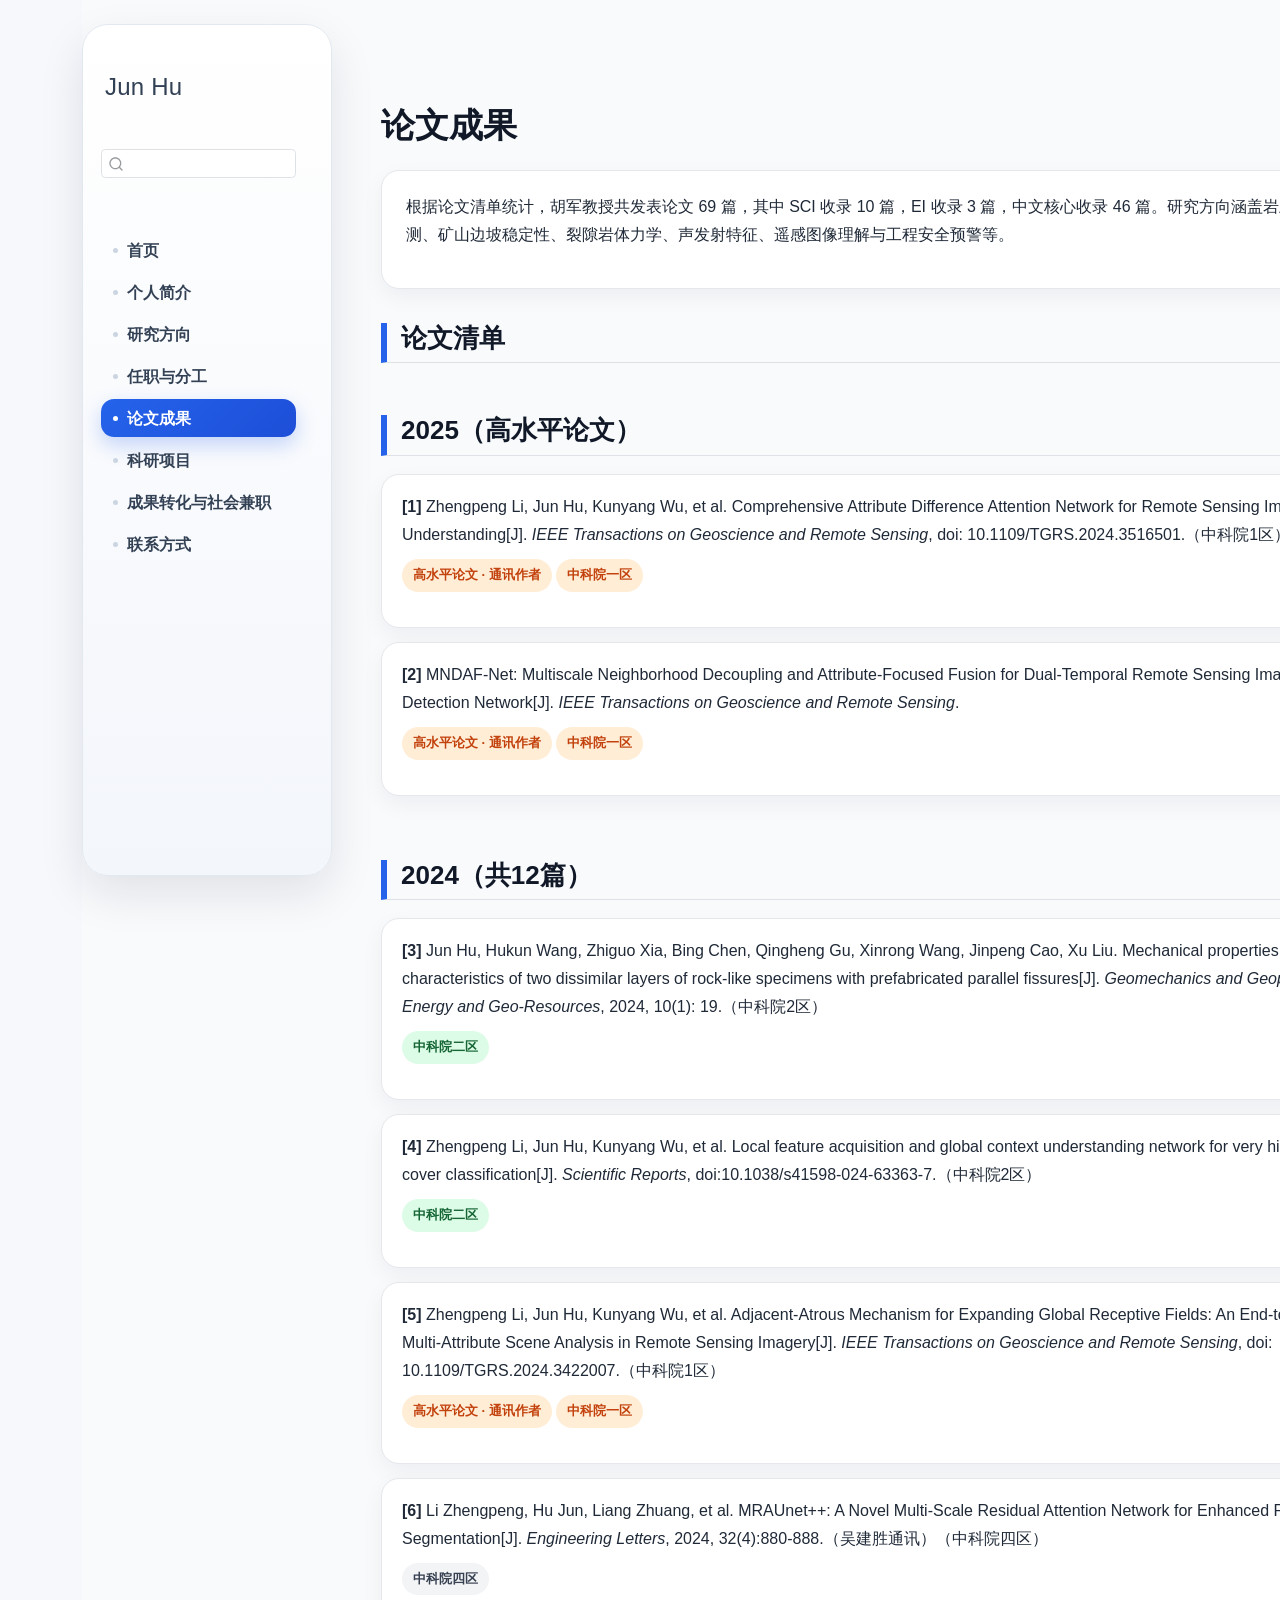
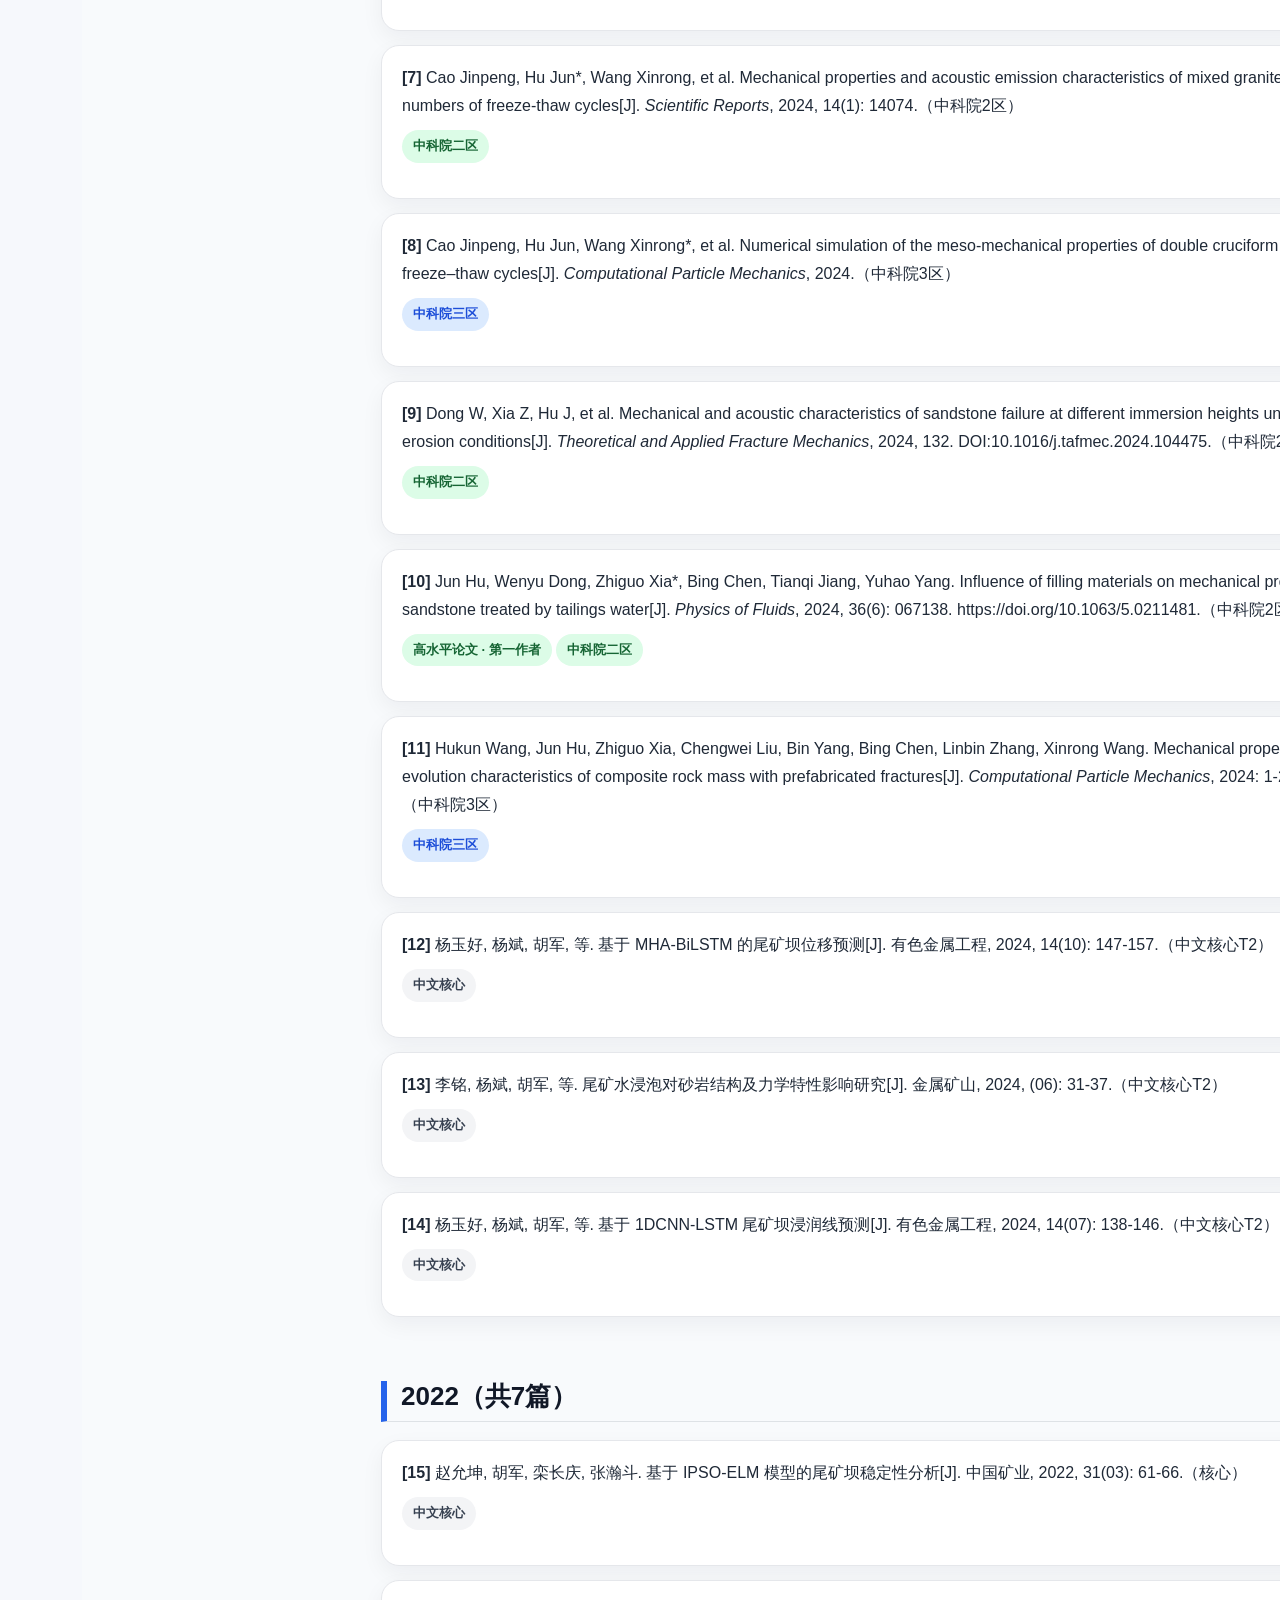
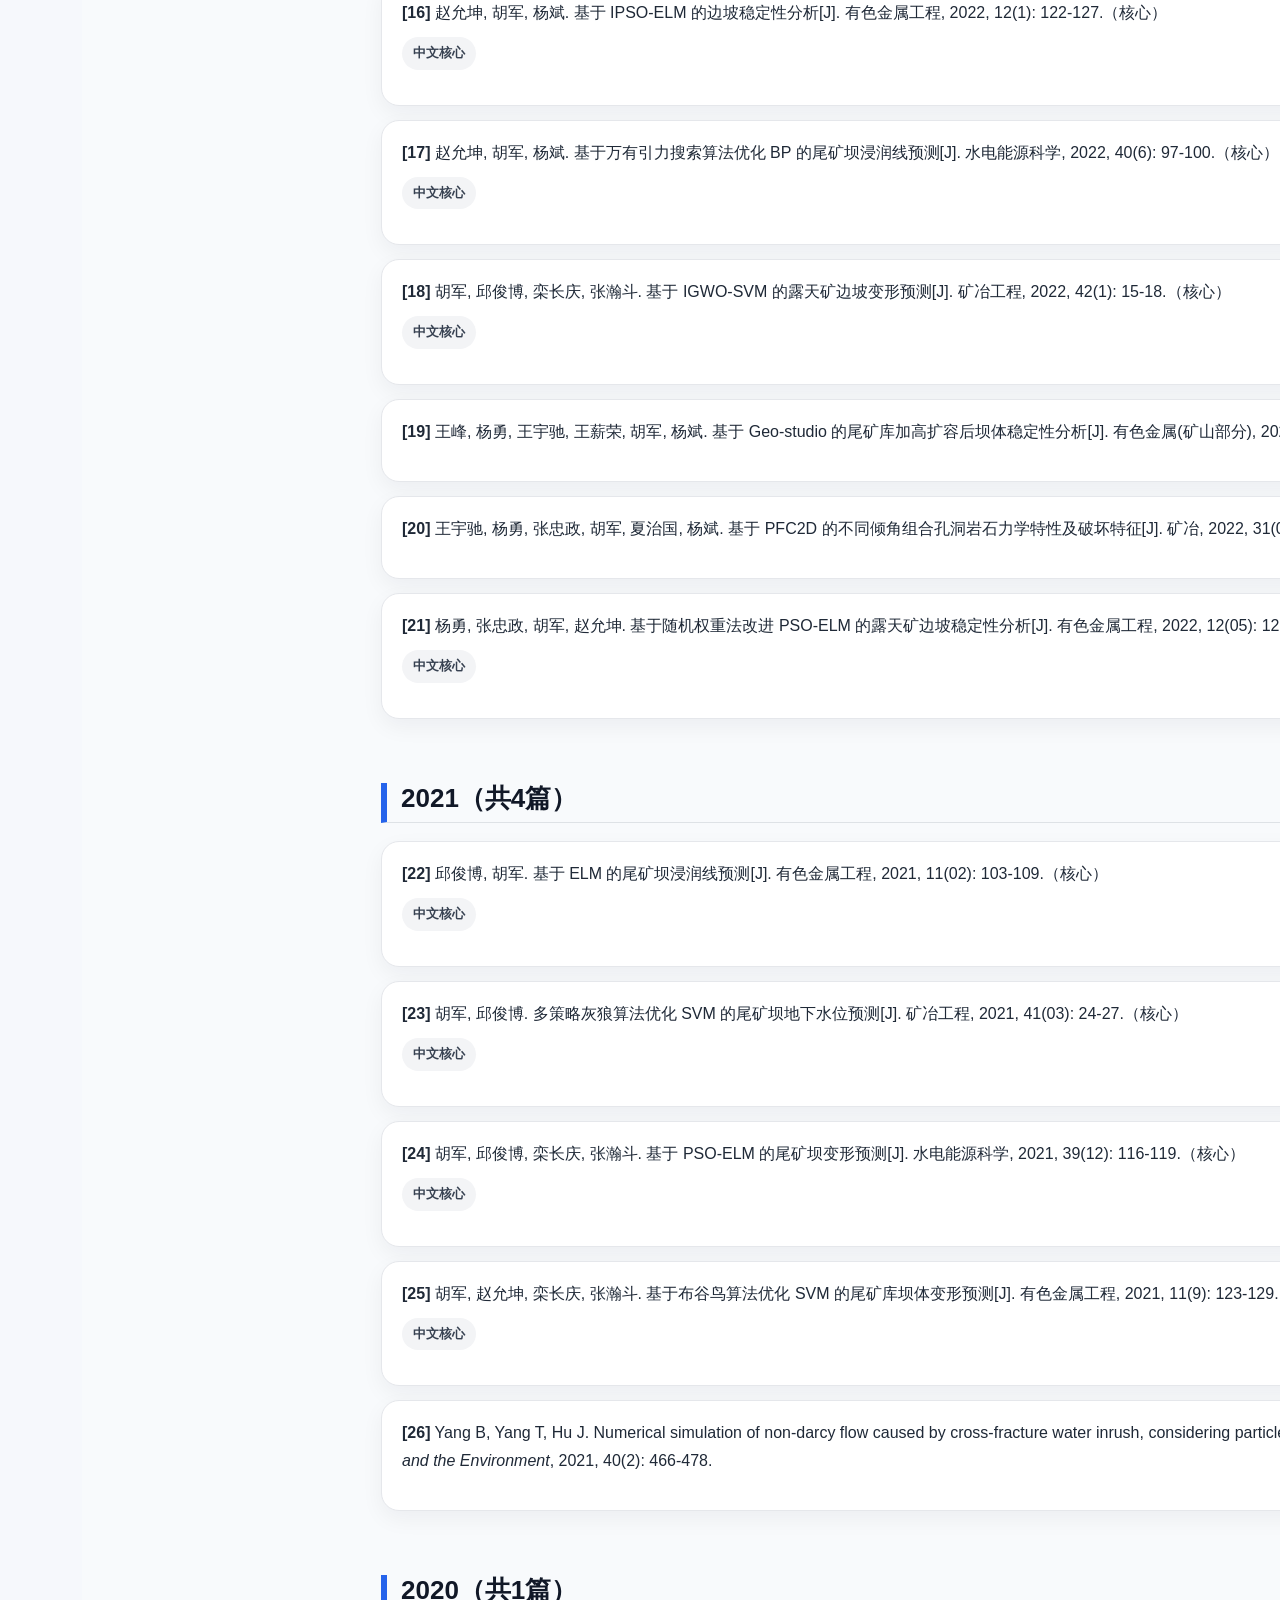
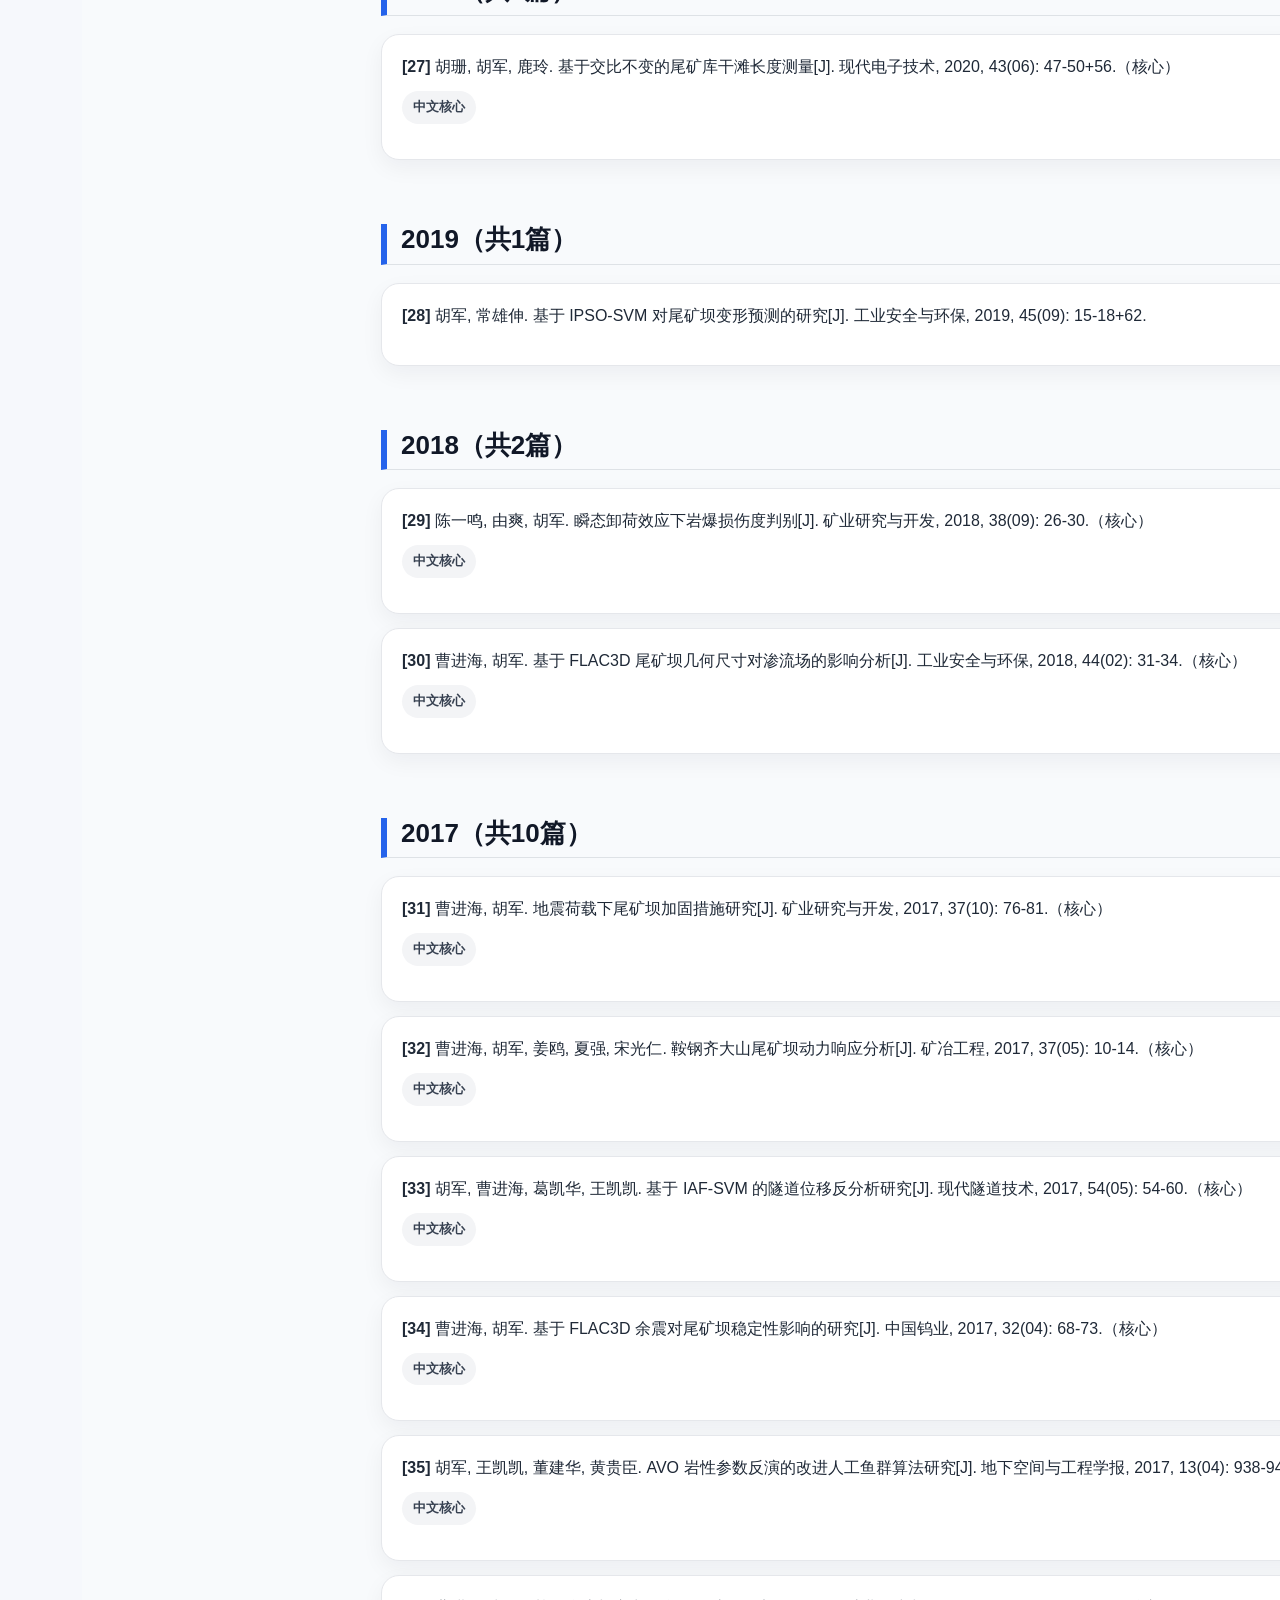
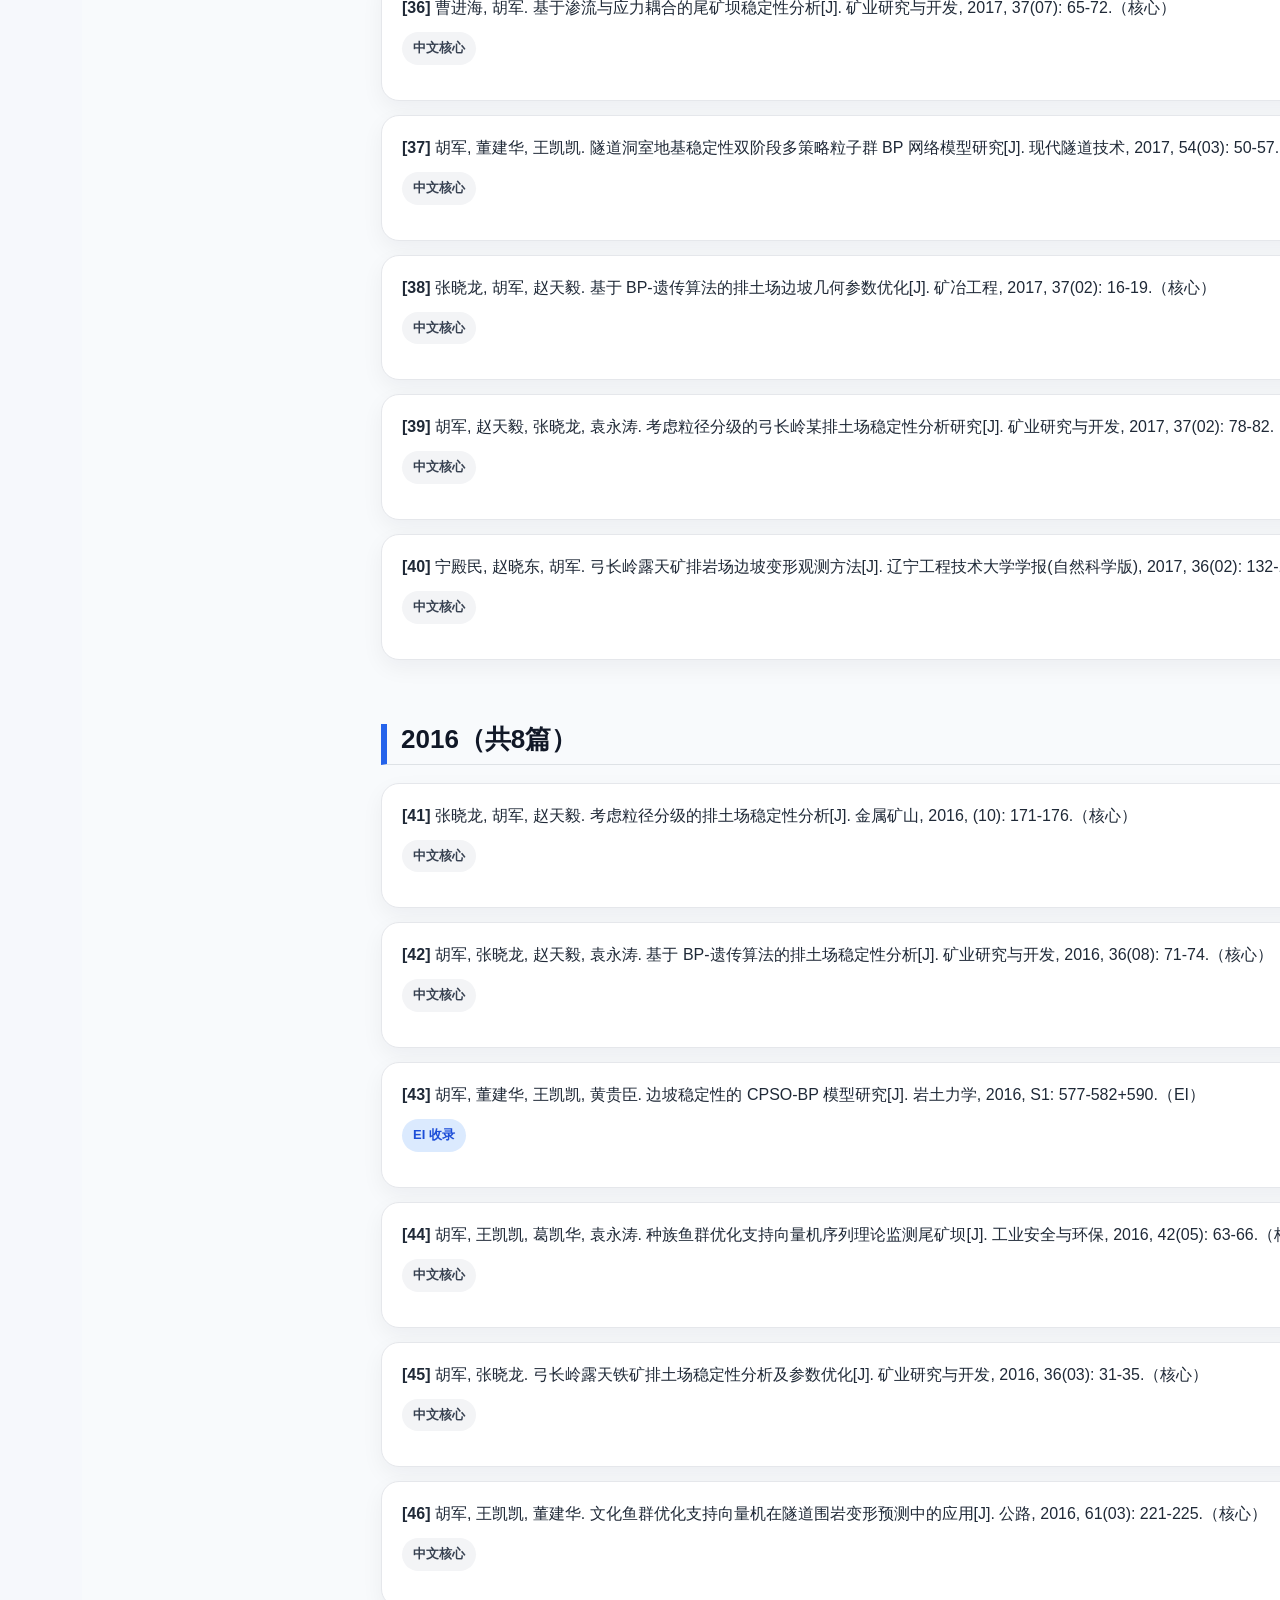
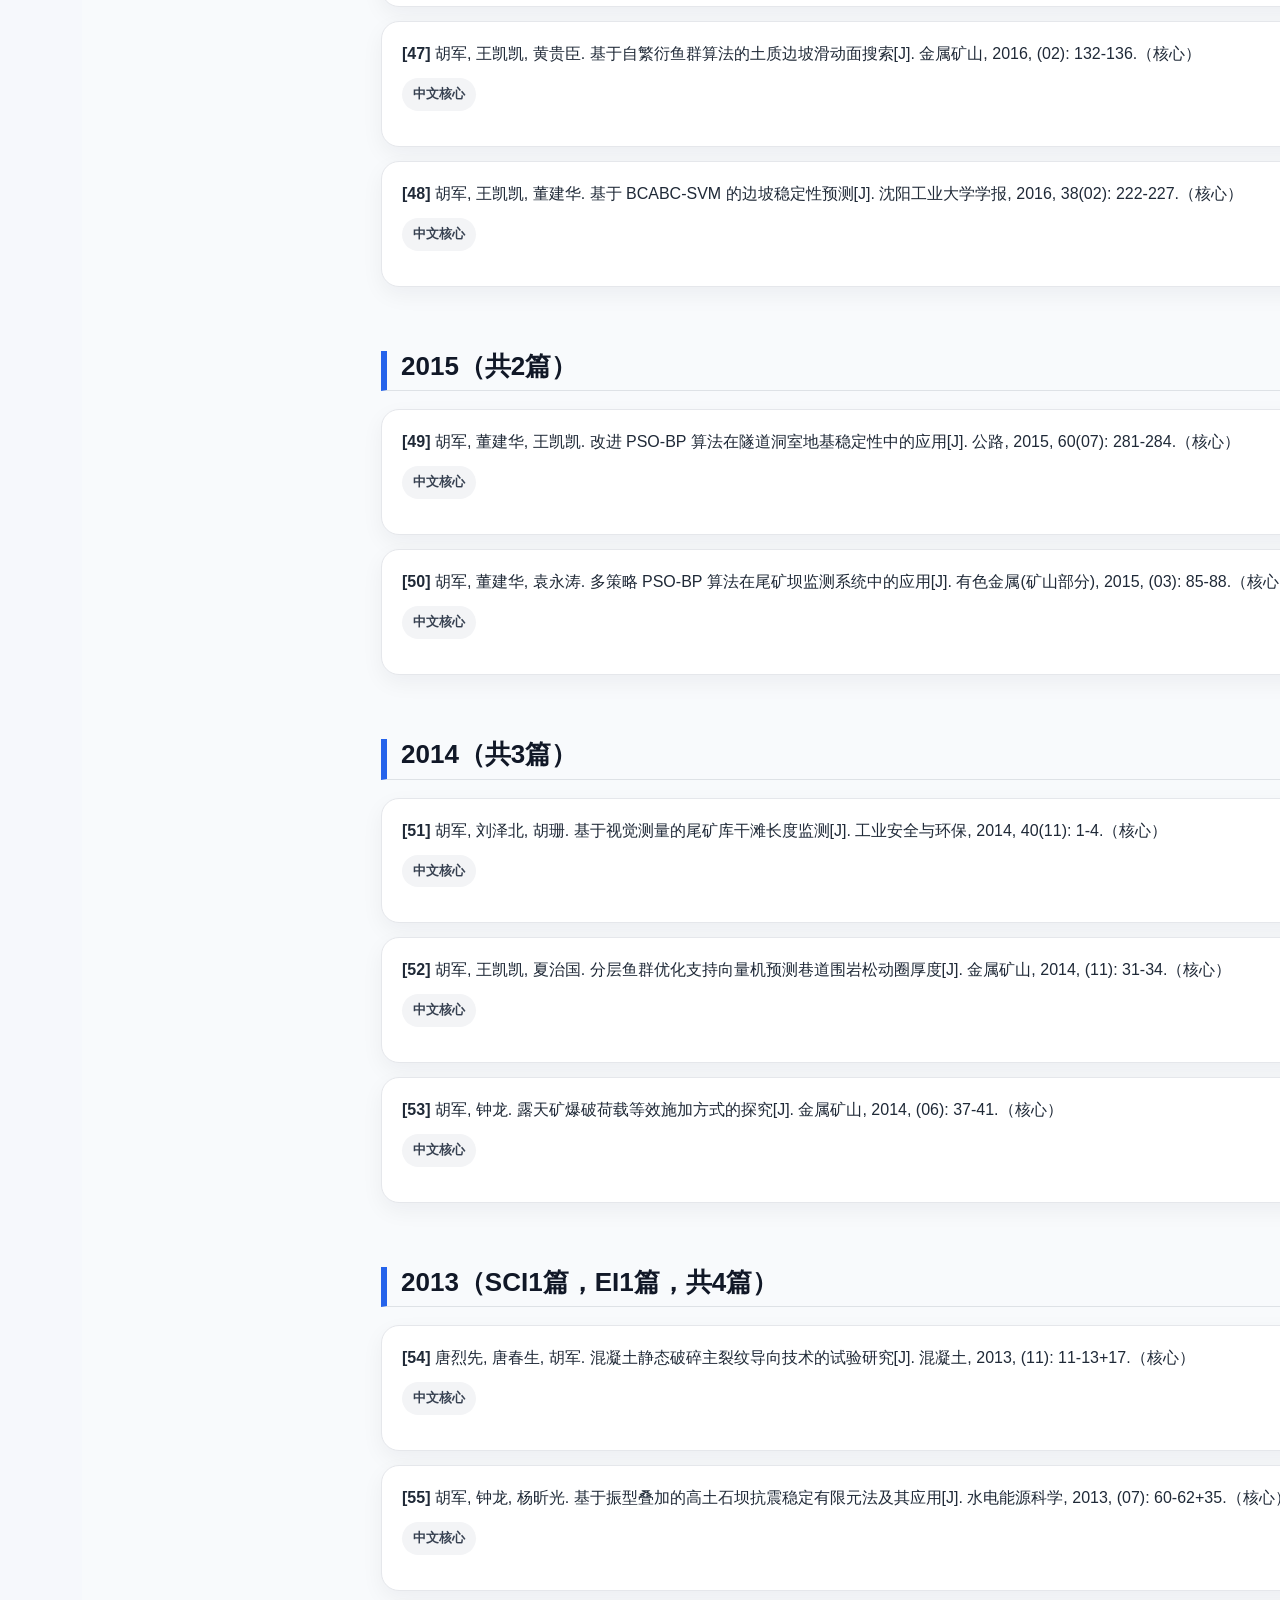
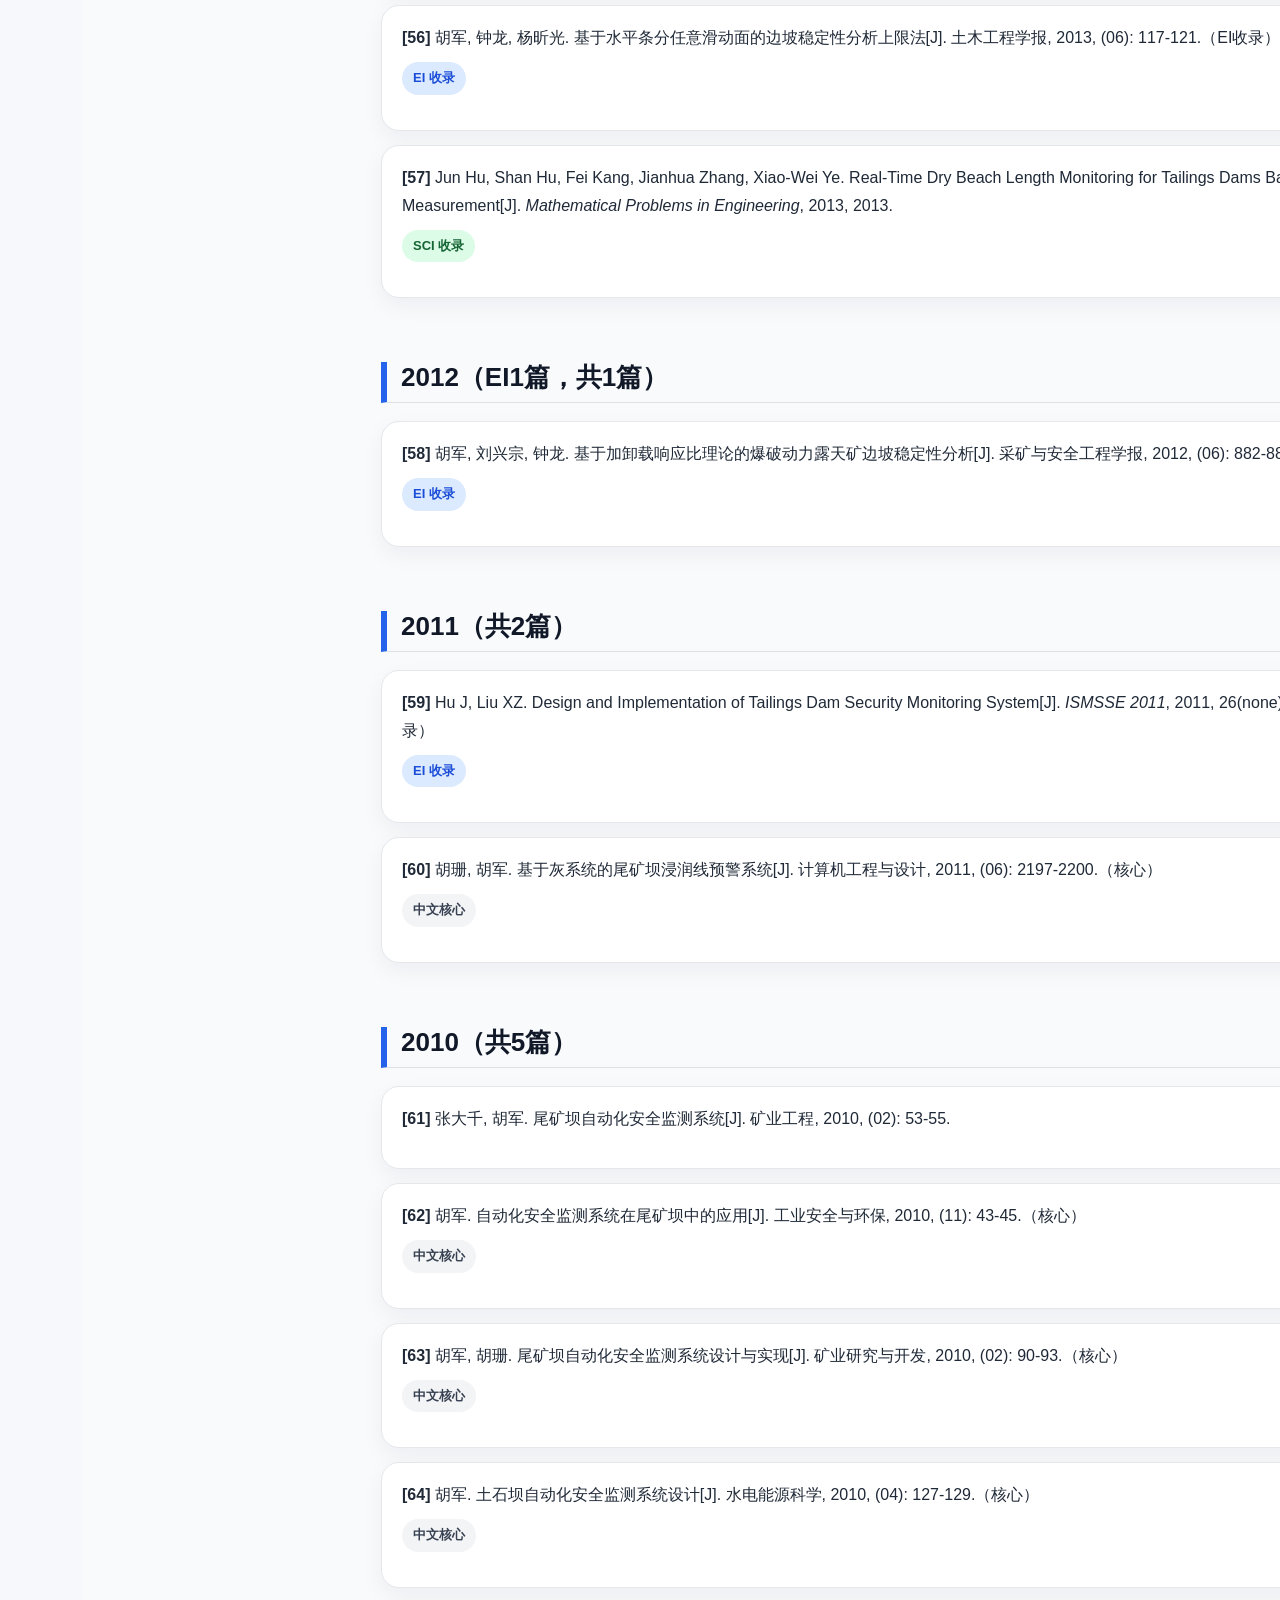
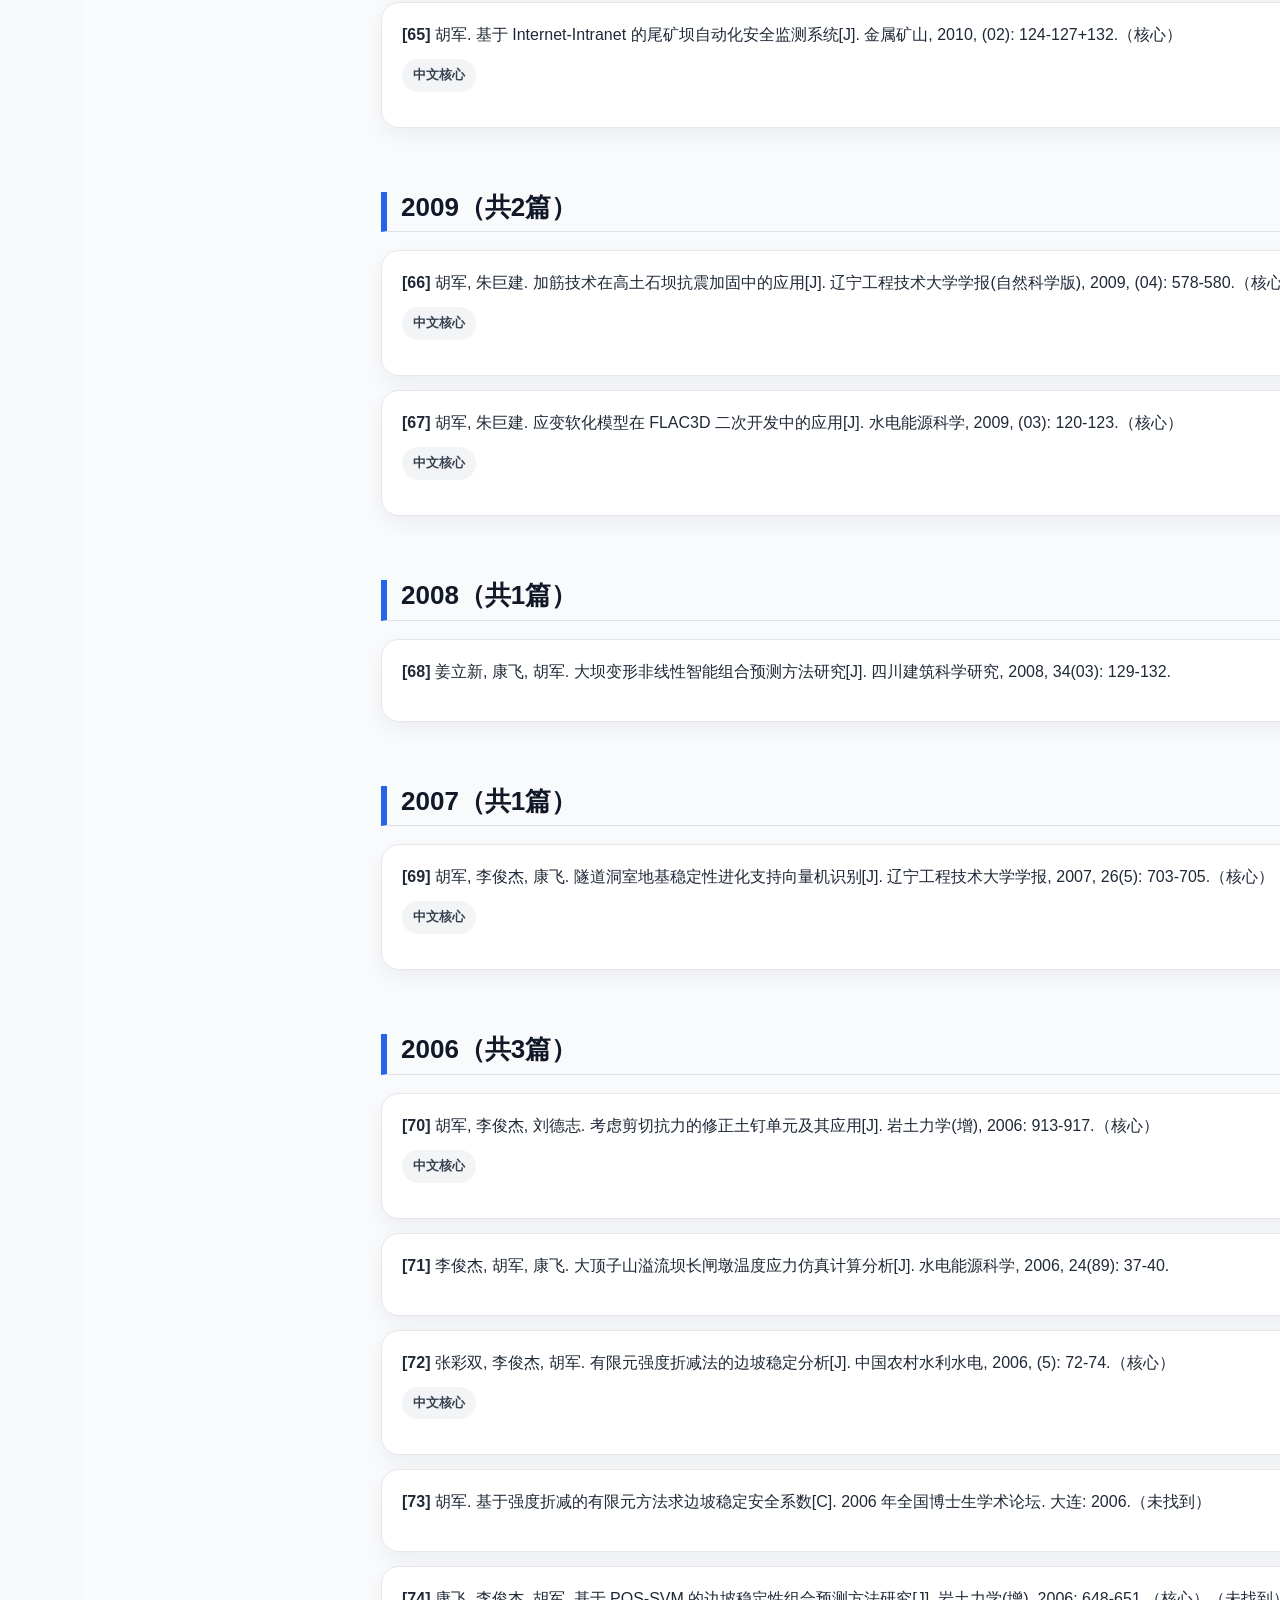
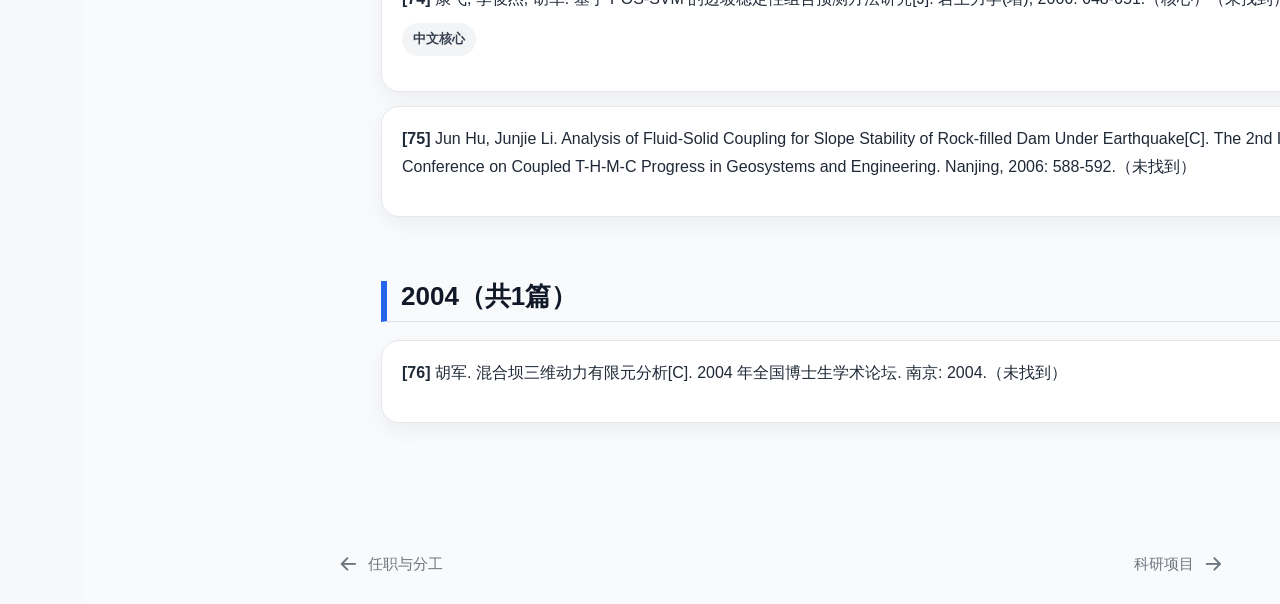
==== docs/publications.html @ ea0bb4a6 "Fix docs folder" ====
<!DOCTYPE html>
<html xmlns="http://www.w3.org/1999/xhtml" lang="en" xml:lang="en"><head>

<meta charset="utf-8">
<meta name="generator" content="quarto-1.9.38">

<meta name="viewport" content="width=device-width, initial-scale=1.0, user-scalable=yes">


<title>论文成果 – Jun Hu</title>
<style>
/* Default styles provided by pandoc.
** See https://pandoc.org/MANUAL.html#variables-for-html for config info.
*/
code{white-space: pre-wrap;}
span.smallcaps{font-variant: small-caps;}
div.columns{display: flex; gap: min(4vw, 1.5em);}
div.column{flex: auto; overflow-x: auto;}
div.hanging-indent{margin-left: 1.5em; text-indent: -1.5em;}
ul.task-list{list-style: none;}
ul.task-list li input[type="checkbox"] {
  width: 0.8em;
  margin: 0 0.8em 0.2em -1em; /* quarto-specific, see https://github.com/quarto-dev/quarto-cli/issues/4556 */ 
  vertical-align: middle;
}
</style>


<script src="site_libs/quarto-nav/quarto-nav.js"></script>
<script src="site_libs/quarto-nav/headroom.min.js"></script>
<script src="site_libs/clipboard/clipboard.min.js"></script>
<script src="site_libs/quarto-search/autocomplete.umd.js"></script>
<script src="site_libs/quarto-search/fuse.min.js"></script>
<script src="site_libs/quarto-search/quarto-search.js"></script>
<meta name="quarto:offset" content="./">
<link href="./projects.html" rel="next">
<link href="./education.html" rel="prev">
<script src="site_libs/quarto-html/quarto.js" type="module"></script>
<script src="site_libs/quarto-html/tabsets/tabsets.js" type="module"></script>
<script src="site_libs/quarto-html/popper.min.js"></script>
<script src="site_libs/quarto-html/tippy.umd.min.js"></script>
<script src="site_libs/quarto-html/anchor.min.js"></script>
<link href="site_libs/quarto-html/tippy.css" rel="stylesheet">
<link href="site_libs/quarto-html/quarto-syntax-highlighting-15634bcf2e68342d4ad2dfa704d543f6.css" rel="stylesheet" id="quarto-text-highlighting-styles">
<script src="site_libs/bootstrap/bootstrap.min.js"></script>
<link href="site_libs/bootstrap/bootstrap-icons.css" rel="stylesheet">
<link href="site_libs/bootstrap/bootstrap-787e033c7b6f65c9dfccb6078e5d2d34.min.css" rel="stylesheet" append-hash="true" id="quarto-bootstrap" data-mode="light">
<script id="quarto-search-options" type="application/json">{
  "location": "sidebar",
  "copy-button": false,
  "collapse-after": 3,
  "panel-placement": "start",
  "type": "textbox",
  "limit": 50,
  "keyboard-shortcut": [
    "f",
    "/",
    "s"
  ],
  "show-item-context": false,
  "language": {
    "search-no-results-text": "No results",
    "search-matching-documents-text": "matching documents",
    "search-copy-link-title": "Copy link to search",
    "search-hide-matches-text": "Hide additional matches",
    "search-more-match-text": "more match in this document",
    "search-more-matches-text": "more matches in this document",
    "search-clear-button-title": "Clear",
    "search-text-placeholder": "",
    "search-detached-cancel-button-title": "Cancel",
    "search-submit-button-title": "Submit",
    "search-label": "Search"
  }
}</script>
<style>html{ scroll-behavior: smooth; }</style>


<link rel="stylesheet" href="styles.css">
</head>

<body class="nav-sidebar docked fullcontent quarto-light">

<div id="quarto-search-results"></div>
  <header id="quarto-header" class="headroom fixed-top">
  <nav class="quarto-secondary-nav">
    <div class="container-fluid d-flex">
      <button type="button" class="quarto-btn-toggle btn" data-bs-toggle="collapse" role="button" data-bs-target=".quarto-sidebar-collapse-item" aria-controls="quarto-sidebar" aria-expanded="false" aria-label="Toggle sidebar navigation" onclick="if (window.quartoToggleHeadroom) { window.quartoToggleHeadroom(); }">
        <i class="bi bi-layout-text-sidebar-reverse"></i>
      </button>
        <nav class="quarto-page-breadcrumbs" aria-label="breadcrumb"><ol class="breadcrumb"><li class="breadcrumb-item"><a href="./publications.html">论文成果</a></li></ol></nav>
        <a class="flex-grow-1" role="navigation" data-bs-toggle="collapse" data-bs-target=".quarto-sidebar-collapse-item" aria-controls="quarto-sidebar" aria-expanded="false" aria-label="Toggle sidebar navigation" onclick="if (window.quartoToggleHeadroom) { window.quartoToggleHeadroom(); }">      
        </a>
      <button type="button" class="btn quarto-search-button" aria-label="Search" onclick="window.quartoOpenSearch();">
        <i class="bi bi-search"></i>
      </button>
    </div>
  </nav>
</header>
<!-- content -->
<div id="quarto-content" class="quarto-container page-columns page-rows-contents page-layout-article">
<!-- sidebar -->
  <nav id="quarto-sidebar" class="sidebar collapse collapse-horizontal quarto-sidebar-collapse-item sidebar-navigation docked overflow-auto">
    <div class="pt-lg-2 mt-2 text-left sidebar-header">
    <div class="sidebar-title mb-0 py-0">
      <a href="./">Jun Hu</a> 
    </div>
      </div>
        <div class="mt-2 flex-shrink-0 align-items-center">
        <div class="sidebar-search">
        <div id="quarto-search" class="" title="Search"></div>
        </div>
        </div>
    <div class="sidebar-menu-container"> 
    <ul class="list-unstyled mt-1">
        <li class="sidebar-item">
  <div class="sidebar-item-container"> 
  <a href="./index.html" class="sidebar-item-text sidebar-link">
 <span class="menu-text">首页</span></a>
  </div>
</li>
        <li class="sidebar-item">
  <div class="sidebar-item-container"> 
  <a href="./about.html" class="sidebar-item-text sidebar-link">
 <span class="menu-text">个人简介</span></a>
  </div>
</li>
        <li class="sidebar-item">
  <div class="sidebar-item-container"> 
  <a href="./research.html" class="sidebar-item-text sidebar-link">
 <span class="menu-text">研究方向</span></a>
  </div>
</li>
        <li class="sidebar-item">
  <div class="sidebar-item-container"> 
  <a href="./education.html" class="sidebar-item-text sidebar-link">
 <span class="menu-text">任职与分工</span></a>
  </div>
</li>
        <li class="sidebar-item">
  <div class="sidebar-item-container"> 
  <a href="./publications.html" class="sidebar-item-text sidebar-link active">
 <span class="menu-text">论文成果</span></a>
  </div>
</li>
        <li class="sidebar-item">
  <div class="sidebar-item-container"> 
  <a href="./projects.html" class="sidebar-item-text sidebar-link">
 <span class="menu-text">科研项目</span></a>
  </div>
</li>
        <li class="sidebar-item">
  <div class="sidebar-item-container"> 
  <a href="./service.html" class="sidebar-item-text sidebar-link">
 <span class="menu-text">成果转化与社会兼职</span></a>
  </div>
</li>
        <li class="sidebar-item">
  <div class="sidebar-item-container"> 
  <a href="./contact.html" class="sidebar-item-text sidebar-link">
 <span class="menu-text">联系方式</span></a>
  </div>
</li>
    </ul>
    </div>
</nav>
<div id="quarto-sidebar-glass" class="quarto-sidebar-collapse-item" data-bs-toggle="collapse" data-bs-target=".quarto-sidebar-collapse-item"></div>
<!-- margin-sidebar -->
    
<!-- main -->
<main class="content" id="quarto-document-content">

<header id="title-block-header" class="quarto-title-block default">
<div class="quarto-title">
<h1 class="title">论文成果</h1>
</div>



<div class="quarto-title-meta">

    
  
    
  </div>
  


</header>


<section id="论文成果" class="level1">
<h1>论文成果</h1>
<div class="content-card">
<p>根据论文清单统计，胡军教授共发表论文 69 篇，其中 SCI 收录 10 篇，EI 收录 3 篇，中文核心收录 46 篇。研究方向涵盖岩土工程、尾矿库安全监测、矿山边坡稳定性、裂隙岩体力学、声发射特征、遥感图像理解与工程安全预警等。</p>
</div>
<section id="论文清单" class="level2">
<h2 class="anchored" data-anchor-id="论文清单">论文清单</h2>
</section>
<div class="paper-list">
<section id="高水平论文" class="level2">
<h2 class="anchored" data-anchor-id="高水平论文">2025（高水平论文）</h2>
<div class="paper-card">
<p><strong>[1]</strong> Zhengpeng Li, Jun Hu, Kunyang Wu, et al.&nbsp;Comprehensive Attribute Difference Attention Network for Remote Sensing Image Semantic Understanding[J]. <em>IEEE Transactions on Geoscience and Remote Sensing</em>, doi: 10.1109/TGRS.2024.3516501.（中科院1区）<br> <span class="paper-label orange">高水平论文 · 通讯作者</span> <span class="paper-label orange">中科院一区</span></p>
</div>
<div class="paper-card">
<p><strong>[2]</strong> MNDAF-Net: Multiscale Neighborhood Decoupling and Attribute-Focused Fusion for Dual-Temporal Remote Sensing Image Scene Change Detection Network[J]. <em>IEEE Transactions on Geoscience and Remote Sensing</em>.<br> <span class="paper-label orange">高水平论文 · 通讯作者</span> <span class="paper-label orange">中科院一区</span></p>
</div>
</section>
<section id="共12篇" class="level2">
<h2 class="anchored" data-anchor-id="共12篇">2024（共12篇）</h2>
<div class="paper-card">
<p><strong>[3]</strong> Jun Hu, Hukun Wang, Zhiguo Xia, Bing Chen, Qingheng Gu, Xinrong Wang, Jinpeng Cao, Xu Liu. Mechanical properties and acoustic emission characteristics of two dissimilar layers of rock-like specimens with prefabricated parallel fissures[J]. <em>Geomechanics and Geophysics for Geo-Energy and Geo-Resources</em>, 2024, 10(1): 19.（中科院2区）<br> <span class="paper-label">中科院二区</span></p>
</div>
<div class="paper-card">
<p><strong>[4]</strong> Zhengpeng Li, Jun Hu, Kunyang Wu, et al.&nbsp;Local feature acquisition and global context understanding network for very high-resolution land cover classification[J]. <em>Scientific Reports</em>, doi:10.1038/s41598-024-63363-7.（中科院2区）<br> <span class="paper-label">中科院二区</span></p>
</div>
<div class="paper-card">
<p><strong>[5]</strong> Zhengpeng Li, Jun Hu, Kunyang Wu, et al.&nbsp;Adjacent-Atrous Mechanism for Expanding Global Receptive Fields: An End-to-End Network for Multi-Attribute Scene Analysis in Remote Sensing Imagery[J]. <em>IEEE Transactions on Geoscience and Remote Sensing</em>, doi: 10.1109/TGRS.2024.3422007.（中科院1区）<br> <span class="paper-label orange">高水平论文 · 通讯作者</span> <span class="paper-label orange">中科院一区</span></p>
</div>
<div class="paper-card">
<p><strong>[6]</strong> Li Zhengpeng, Hu Jun, Liang Zhuang, et al.&nbsp;MRAUnet++: A Novel Multi-Scale Residual Attention Network for Enhanced Rectal Cancer Segmentation[J]. <em>Engineering Letters</em>, 2024, 32(4):880-888.（吴建胜通讯）（中科院四区）<br> <span class="paper-label gray">中科院四区</span></p>
</div>
<div class="paper-card">
<p><strong>[7]</strong> Cao Jinpeng, Hu Jun*, Wang Xinrong, et al.&nbsp;Mechanical properties and acoustic emission characteristics of mixed granite after different numbers of freeze-thaw cycles[J]. <em>Scientific Reports</em>, 2024, 14(1): 14074.（中科院2区）<br> <span class="paper-label">中科院二区</span></p>
</div>
<div class="paper-card">
<p><strong>[8]</strong> Cao Jinpeng, Hu Jun, Wang Xinrong*, et al.&nbsp;Numerical simulation of the meso-mechanical properties of double cruciform fissures rocks after freeze–thaw cycles[J]. <em>Computational Particle Mechanics</em>, 2024.（中科院3区）<br> <span class="paper-label blue">中科院三区</span></p>
</div>
<div class="paper-card">
<p><strong>[9]</strong> Dong W, Xia Z, Hu J, et al.&nbsp;Mechanical and acoustic characteristics of sandstone failure at different immersion heights under tailings water erosion conditions[J]. <em>Theoretical and Applied Fracture Mechanics</em>, 2024, 132. DOI:10.1016/j.tafmec.2024.104475.（中科院2区）<br> <span class="paper-label">中科院二区</span></p>
</div>
<div class="paper-card">
<p><strong>[10]</strong> Jun Hu, Wenyu Dong, Zhiguo Xia*, Bing Chen, Tianqi Jiang, Yuhao Yang. Influence of filling materials on mechanical properties of fissured sandstone treated by tailings water[J]. <em>Physics of Fluids</em>, 2024, 36(6): 067138. https://doi.org/10.1063/5.0211481.（中科院2区）<br> <span class="paper-label">高水平论文 · 第一作者</span> <span class="paper-label">中科院二区</span></p>
</div>
<div class="paper-card">
<p><strong>[11]</strong> Hukun Wang, Jun Hu, Zhiguo Xia, Chengwei Liu, Bin Yang, Bing Chen, Linbin Zhang, Xinrong Wang. Mechanical properties and damage evolution characteristics of composite rock mass with prefabricated fractures[J]. <em>Computational Particle Mechanics</em>, 2024: 1-21.（夏治国通讯）（中科院3区）<br> <span class="paper-label blue">中科院三区</span></p>
</div>
<div class="paper-card">
<p><strong>[12]</strong> 杨玉好, 杨斌, 胡军, 等. 基于 MHA-BiLSTM 的尾矿坝位移预测[J]. 有色金属工程, 2024, 14(10): 147-157.（中文核心T2）<br> <span class="paper-label gray">中文核心</span></p>
</div>
<div class="paper-card">
<p><strong>[13]</strong> 李铭, 杨斌, 胡军, 等. 尾矿水浸泡对砂岩结构及力学特性影响研究[J]. 金属矿山, 2024, (06): 31-37.（中文核心T2）<br> <span class="paper-label gray">中文核心</span></p>
</div>
<div class="paper-card">
<p><strong>[14]</strong> 杨玉好, 杨斌, 胡军, 等. 基于 1DCNN-LSTM 尾矿坝浸润线预测[J]. 有色金属工程, 2024, 14(07): 138-146.（中文核心T2）<br> <span class="paper-label gray">中文核心</span></p>
</div>
</section>
<section id="共7篇" class="level2">
<h2 class="anchored" data-anchor-id="共7篇">2022（共7篇）</h2>
<div class="paper-card">
<p><strong>[15]</strong> 赵允坤, 胡军, 栾长庆, 张瀚斗. 基于 IPSO-ELM 模型的尾矿坝稳定性分析[J]. 中国矿业, 2022, 31(03): 61-66.（核心）<br> <span class="paper-label gray">中文核心</span></p>
</div>
<div class="paper-card">
<p><strong>[16]</strong> 赵允坤, 胡军, 杨斌. 基于 IPSO-ELM 的边坡稳定性分析[J]. 有色金属工程, 2022, 12(1): 122-127.（核心）<br> <span class="paper-label gray">中文核心</span></p>
</div>
<div class="paper-card">
<p><strong>[17]</strong> 赵允坤, 胡军, 杨斌. 基于万有引力搜索算法优化 BP 的尾矿坝浸润线预测[J]. 水电能源科学, 2022, 40(6): 97-100.（核心）<br> <span class="paper-label gray">中文核心</span></p>
</div>
<div class="paper-card">
<p><strong>[18]</strong> 胡军, 邱俊博, 栾长庆, 张瀚斗. 基于 IGWO-SVM 的露天矿边坡变形预测[J]. 矿冶工程, 2022, 42(1): 15-18.（核心）<br> <span class="paper-label gray">中文核心</span></p>
</div>
<div class="paper-card">
<p><strong>[19]</strong> 王峰, 杨勇, 王宇驰, 王薪荣, 胡军, 杨斌. 基于 Geo-studio 的尾矿库加高扩容后坝体稳定性分析[J]. 有色金属(矿山部分), 2022, 74(05): 90-98.</p>
</div>
<div class="paper-card">
<p><strong>[20]</strong> 王宇驰, 杨勇, 张忠政, 胡军, 夏治国, 杨斌. 基于 PFC2D 的不同倾角组合孔洞岩石力学特性及破坏特征[J]. 矿冶, 2022, 31(03): 132-139.</p>
</div>
<div class="paper-card">
<p><strong>[21]</strong> 杨勇, 张忠政, 胡军, 赵允坤. 基于随机权重法改进 PSO-ELM 的露天矿边坡稳定性分析[J]. 有色金属工程, 2022, 12(05): 128-134.（核心）<br> <span class="paper-label gray">中文核心</span></p>
</div>
</section>
<section id="共4篇" class="level2">
<h2 class="anchored" data-anchor-id="共4篇">2021（共4篇）</h2>
<div class="paper-card">
<p><strong>[22]</strong> 邱俊博, 胡军. 基于 ELM 的尾矿坝浸润线预测[J]. 有色金属工程, 2021, 11(02): 103-109.（核心）<br> <span class="paper-label gray">中文核心</span></p>
</div>
<div class="paper-card">
<p><strong>[23]</strong> 胡军, 邱俊博. 多策略灰狼算法优化 SVM 的尾矿坝地下水位预测[J]. 矿冶工程, 2021, 41(03): 24-27.（核心）<br> <span class="paper-label gray">中文核心</span></p>
</div>
<div class="paper-card">
<p><strong>[24]</strong> 胡军, 邱俊博, 栾长庆, 张瀚斗. 基于 PSO-ELM 的尾矿坝变形预测[J]. 水电能源科学, 2021, 39(12): 116-119.（核心）<br> <span class="paper-label gray">中文核心</span></p>
</div>
<div class="paper-card">
<p><strong>[25]</strong> 胡军, 赵允坤, 栾长庆, 张瀚斗. 基于布谷鸟算法优化 SVM 的尾矿库坝体变形预测[J]. 有色金属工程, 2021, 11(9): 123-129.（核心）<br> <span class="paper-label gray">中文核心</span></p>
</div>
<div class="paper-card">
<p><strong>[26]</strong> Yang B, Yang T, Hu J. Numerical simulation of non-darcy flow caused by cross-fracture water inrush, considering particle loss[J]. <em>Mine Water and the Environment</em>, 2021, 40(2): 466-478.</p>
</div>
</section>
<section id="共1篇" class="level2">
<h2 class="anchored" data-anchor-id="共1篇">2020（共1篇）</h2>
<div class="paper-card">
<p><strong>[27]</strong> 胡珊, 胡军, 鹿玲. 基于交比不变的尾矿库干滩长度测量[J]. 现代电子技术, 2020, 43(06): 47-50+56.（核心）<br> <span class="paper-label gray">中文核心</span></p>
</div>
</section>
<section id="共1篇-1" class="level2">
<h2 class="anchored" data-anchor-id="共1篇-1">2019（共1篇）</h2>
<div class="paper-card">
<p><strong>[28]</strong> 胡军, 常雄伸. 基于 IPSO-SVM 对尾矿坝变形预测的研究[J]. 工业安全与环保, 2019, 45(09): 15-18+62.</p>
</div>
</section>
<section id="共2篇" class="level2">
<h2 class="anchored" data-anchor-id="共2篇">2018（共2篇）</h2>
<div class="paper-card">
<p><strong>[29]</strong> 陈一鸣, 由爽, 胡军. 瞬态卸荷效应下岩爆损伤度判别[J]. 矿业研究与开发, 2018, 38(09): 26-30.（核心）<br> <span class="paper-label gray">中文核心</span></p>
</div>
<div class="paper-card">
<p><strong>[30]</strong> 曹进海, 胡军. 基于 FLAC3D 尾矿坝几何尺寸对渗流场的影响分析[J]. 工业安全与环保, 2018, 44(02): 31-34.（核心）<br> <span class="paper-label gray">中文核心</span></p>
</div>
</section>
<section id="共10篇" class="level2">
<h2 class="anchored" data-anchor-id="共10篇">2017（共10篇）</h2>
<div class="paper-card">
<p><strong>[31]</strong> 曹进海, 胡军. 地震荷载下尾矿坝加固措施研究[J]. 矿业研究与开发, 2017, 37(10): 76-81.（核心）<br> <span class="paper-label gray">中文核心</span></p>
</div>
<div class="paper-card">
<p><strong>[32]</strong> 曹进海, 胡军, 姜鸥, 夏强, 宋光仁. 鞍钢齐大山尾矿坝动力响应分析[J]. 矿冶工程, 2017, 37(05): 10-14.（核心）<br> <span class="paper-label gray">中文核心</span></p>
</div>
<div class="paper-card">
<p><strong>[33]</strong> 胡军, 曹进海, 葛凯华, 王凯凯. 基于 IAF-SVM 的隧道位移反分析研究[J]. 现代隧道技术, 2017, 54(05): 54-60.（核心）<br> <span class="paper-label gray">中文核心</span></p>
</div>
<div class="paper-card">
<p><strong>[34]</strong> 曹进海, 胡军. 基于 FLAC3D 余震对尾矿坝稳定性影响的研究[J]. 中国钨业, 2017, 32(04): 68-73.（核心）<br> <span class="paper-label gray">中文核心</span></p>
</div>
<div class="paper-card">
<p><strong>[35]</strong> 胡军, 王凯凯, 董建华, 黄贵臣. AVO 岩性参数反演的改进人工鱼群算法研究[J]. 地下空间与工程学报, 2017, 13(04): 938-942.（核心）<br> <span class="paper-label gray">中文核心</span></p>
</div>
<div class="paper-card">
<p><strong>[36]</strong> 曹进海, 胡军. 基于渗流与应力耦合的尾矿坝稳定性分析[J]. 矿业研究与开发, 2017, 37(07): 65-72.（核心）<br> <span class="paper-label gray">中文核心</span></p>
</div>
<div class="paper-card">
<p><strong>[37]</strong> 胡军, 董建华, 王凯凯. 隧道洞室地基稳定性双阶段多策略粒子群 BP 网络模型研究[J]. 现代隧道技术, 2017, 54(03): 50-57.（核心）<br> <span class="paper-label gray">中文核心</span></p>
</div>
<div class="paper-card">
<p><strong>[38]</strong> 张晓龙, 胡军, 赵天毅. 基于 BP-遗传算法的排土场边坡几何参数优化[J]. 矿冶工程, 2017, 37(02): 16-19.（核心）<br> <span class="paper-label gray">中文核心</span></p>
</div>
<div class="paper-card">
<p><strong>[39]</strong> 胡军, 赵天毅, 张晓龙, 袁永涛. 考虑粒径分级的弓长岭某排土场稳定性分析研究[J]. 矿业研究与开发, 2017, 37(02): 78-82.（核心）<br> <span class="paper-label gray">中文核心</span></p>
</div>
<div class="paper-card">
<p><strong>[40]</strong> 宁殿民, 赵晓东, 胡军. 弓长岭露天矿排岩场边坡变形观测方法[J]. 辽宁工程技术大学学报(自然科学版), 2017, 36(02): 132-136.（核心）<br> <span class="paper-label gray">中文核心</span></p>
</div>
</section>
<section id="共8篇" class="level2">
<h2 class="anchored" data-anchor-id="共8篇">2016（共8篇）</h2>
<div class="paper-card">
<p><strong>[41]</strong> 张晓龙, 胡军, 赵天毅. 考虑粒径分级的排土场稳定性分析[J]. 金属矿山, 2016, (10): 171-176.（核心）<br> <span class="paper-label gray">中文核心</span></p>
</div>
<div class="paper-card">
<p><strong>[42]</strong> 胡军, 张晓龙, 赵天毅, 袁永涛. 基于 BP-遗传算法的排土场稳定性分析[J]. 矿业研究与开发, 2016, 36(08): 71-74.（核心）<br> <span class="paper-label gray">中文核心</span></p>
</div>
<div class="paper-card">
<p><strong>[43]</strong> 胡军, 董建华, 王凯凯, 黄贵臣. 边坡稳定性的 CPSO-BP 模型研究[J]. 岩土力学, 2016, S1: 577-582+590.（EI）<br> <span class="paper-label blue">EI 收录</span></p>
</div>
<div class="paper-card">
<p><strong>[44]</strong> 胡军, 王凯凯, 葛凯华, 袁永涛. 种族鱼群优化支持向量机序列理论监测尾矿坝[J]. 工业安全与环保, 2016, 42(05): 63-66.（核心）<br> <span class="paper-label gray">中文核心</span></p>
</div>
<div class="paper-card">
<p><strong>[45]</strong> 胡军, 张晓龙. 弓长岭露天铁矿排土场稳定性分析及参数优化[J]. 矿业研究与开发, 2016, 36(03): 31-35.（核心）<br> <span class="paper-label gray">中文核心</span></p>
</div>
<div class="paper-card">
<p><strong>[46]</strong> 胡军, 王凯凯, 董建华. 文化鱼群优化支持向量机在隧道围岩变形预测中的应用[J]. 公路, 2016, 61(03): 221-225.（核心）<br> <span class="paper-label gray">中文核心</span></p>
</div>
<div class="paper-card">
<p><strong>[47]</strong> 胡军, 王凯凯, 黄贵臣. 基于自繁衍鱼群算法的土质边坡滑动面搜索[J]. 金属矿山, 2016, (02): 132-136.（核心）<br> <span class="paper-label gray">中文核心</span></p>
</div>
<div class="paper-card">
<p><strong>[48]</strong> 胡军, 王凯凯, 董建华. 基于 BCABC-SVM 的边坡稳定性预测[J]. 沈阳工业大学学报, 2016, 38(02): 222-227.（核心）<br> <span class="paper-label gray">中文核心</span></p>
</div>
</section>
<section id="共2篇-1" class="level2">
<h2 class="anchored" data-anchor-id="共2篇-1">2015（共2篇）</h2>
<div class="paper-card">
<p><strong>[49]</strong> 胡军, 董建华, 王凯凯. 改进 PSO-BP 算法在隧道洞室地基稳定性中的应用[J]. 公路, 2015, 60(07): 281-284.（核心）<br> <span class="paper-label gray">中文核心</span></p>
</div>
<div class="paper-card">
<p><strong>[50]</strong> 胡军, 董建华, 袁永涛. 多策略 PSO-BP 算法在尾矿坝监测系统中的应用[J]. 有色金属(矿山部分), 2015, (03): 85-88.（核心）<br> <span class="paper-label gray">中文核心</span></p>
</div>
</section>
<section id="共3篇" class="level2">
<h2 class="anchored" data-anchor-id="共3篇">2014（共3篇）</h2>
<div class="paper-card">
<p><strong>[51]</strong> 胡军, 刘泽北, 胡珊. 基于视觉测量的尾矿库干滩长度监测[J]. 工业安全与环保, 2014, 40(11): 1-4.（核心）<br> <span class="paper-label gray">中文核心</span></p>
</div>
<div class="paper-card">
<p><strong>[52]</strong> 胡军, 王凯凯, 夏治国. 分层鱼群优化支持向量机预测巷道围岩松动圈厚度[J]. 金属矿山, 2014, (11): 31-34.（核心）<br> <span class="paper-label gray">中文核心</span></p>
</div>
<div class="paper-card">
<p><strong>[53]</strong> 胡军, 钟龙. 露天矿爆破荷载等效施加方式的探究[J]. 金属矿山, 2014, (06): 37-41.（核心）<br> <span class="paper-label gray">中文核心</span></p>
</div>
</section>
<section id="sci1篇ei1篇共4篇" class="level2">
<h2 class="anchored" data-anchor-id="sci1篇ei1篇共4篇">2013（SCI1篇，EI1篇，共4篇）</h2>
<div class="paper-card">
<p><strong>[54]</strong> 唐烈先, 唐春生, 胡军. 混凝土静态破碎主裂纹导向技术的试验研究[J]. 混凝土, 2013, (11): 11-13+17.（核心）<br> <span class="paper-label gray">中文核心</span></p>
</div>
<div class="paper-card">
<p><strong>[55]</strong> 胡军, 钟龙, 杨昕光. 基于振型叠加的高土石坝抗震稳定有限元法及其应用[J]. 水电能源科学, 2013, (07): 60-62+35.（核心）<br> <span class="paper-label gray">中文核心</span></p>
</div>
<div class="paper-card">
<p><strong>[56]</strong> 胡军, 钟龙, 杨昕光. 基于水平条分任意滑动面的边坡稳定性分析上限法[J]. 土木工程学报, 2013, (06): 117-121.（EI收录）<br> <span class="paper-label blue">EI 收录</span></p>
</div>
<div class="paper-card">
<p><strong>[57]</strong> Jun Hu, Shan Hu, Fei Kang, Jianhua Zhang, Xiao-Wei Ye. Real-Time Dry Beach Length Monitoring for Tailings Dams Based on Visual Measurement[J]. <em>Mathematical Problems in Engineering</em>, 2013, 2013.<br> <span class="paper-label">SCI 收录</span></p>
</div>
</section>
<section id="ei1篇共1篇" class="level2">
<h2 class="anchored" data-anchor-id="ei1篇共1篇">2012（EI1篇，共1篇）</h2>
<div class="paper-card">
<p><strong>[58]</strong> 胡军, 刘兴宗, 钟龙. 基于加卸载响应比理论的爆破动力露天矿边坡稳定性分析[J]. 采矿与安全工程学报, 2012, (06): 882-887.（EI收录）<br> <span class="paper-label blue">EI 收录</span></p>
</div>
</section>
<section id="共2篇-2" class="level2">
<h2 class="anchored" data-anchor-id="共2篇-2">2011（共2篇）</h2>
<div class="paper-card">
<p><strong>[59]</strong> Hu J, Liu XZ. Design and Implementation of Tailings Dam Security Monitoring System[J]. <em>ISMSSE 2011</em>, 2011, 26(none): 1914-1921.（EI收录）<br> <span class="paper-label blue">EI 收录</span></p>
</div>
<div class="paper-card">
<p><strong>[60]</strong> 胡珊, 胡军. 基于灰系统的尾矿坝浸润线预警系统[J]. 计算机工程与设计, 2011, (06): 2197-2200.（核心）<br> <span class="paper-label gray">中文核心</span></p>
</div>
</section>
<section id="共5篇" class="level2">
<h2 class="anchored" data-anchor-id="共5篇">2010（共5篇）</h2>
<div class="paper-card">
<p><strong>[61]</strong> 张大千, 胡军. 尾矿坝自动化安全监测系统[J]. 矿业工程, 2010, (02): 53-55.</p>
</div>
<div class="paper-card">
<p><strong>[62]</strong> 胡军. 自动化安全监测系统在尾矿坝中的应用[J]. 工业安全与环保, 2010, (11): 43-45.（核心）<br> <span class="paper-label gray">中文核心</span></p>
</div>
<div class="paper-card">
<p><strong>[63]</strong> 胡军, 胡珊. 尾矿坝自动化安全监测系统设计与实现[J]. 矿业研究与开发, 2010, (02): 90-93.（核心）<br> <span class="paper-label gray">中文核心</span></p>
</div>
<div class="paper-card">
<p><strong>[64]</strong> 胡军. 土石坝自动化安全监测系统设计[J]. 水电能源科学, 2010, (04): 127-129.（核心）<br> <span class="paper-label gray">中文核心</span></p>
</div>
<div class="paper-card">
<p><strong>[65]</strong> 胡军. 基于 Internet-Intranet 的尾矿坝自动化安全监测系统[J]. 金属矿山, 2010, (02): 124-127+132.（核心）<br> <span class="paper-label gray">中文核心</span></p>
</div>
</section>
<section id="共2篇-3" class="level2">
<h2 class="anchored" data-anchor-id="共2篇-3">2009（共2篇）</h2>
<div class="paper-card">
<p><strong>[66]</strong> 胡军, 朱巨建. 加筋技术在高土石坝抗震加固中的应用[J]. 辽宁工程技术大学学报(自然科学版), 2009, (04): 578-580.（核心）<br> <span class="paper-label gray">中文核心</span></p>
</div>
<div class="paper-card">
<p><strong>[67]</strong> 胡军, 朱巨建. 应变软化模型在 FLAC3D 二次开发中的应用[J]. 水电能源科学, 2009, (03): 120-123.（核心）<br> <span class="paper-label gray">中文核心</span></p>
</div>
</section>
<section id="共1篇-2" class="level2">
<h2 class="anchored" data-anchor-id="共1篇-2">2008（共1篇）</h2>
<div class="paper-card">
<p><strong>[68]</strong> 姜立新, 康飞, 胡军. 大坝变形非线性智能组合预测方法研究[J]. 四川建筑科学研究, 2008, 34(03): 129-132.</p>
</div>
</section>
<section id="共1篇-3" class="level2">
<h2 class="anchored" data-anchor-id="共1篇-3">2007（共1篇）</h2>
<div class="paper-card">
<p><strong>[69]</strong> 胡军, 李俊杰, 康飞. 隧道洞室地基稳定性进化支持向量机识别[J]. 辽宁工程技术大学学报, 2007, 26(5): 703-705.（核心）<br> <span class="paper-label gray">中文核心</span></p>
</div>
</section>
<section id="共3篇-1" class="level2">
<h2 class="anchored" data-anchor-id="共3篇-1">2006（共3篇）</h2>
<div class="paper-card">
<p><strong>[70]</strong> 胡军, 李俊杰, 刘德志. 考虑剪切抗力的修正土钉单元及其应用[J]. 岩土力学(增), 2006: 913-917.（核心）<br> <span class="paper-label gray">中文核心</span></p>
</div>
<div class="paper-card">
<p><strong>[71]</strong> 李俊杰, 胡军, 康飞. 大顶子山溢流坝长闸墩温度应力仿真计算分析[J]. 水电能源科学, 2006, 24(89): 37-40.</p>
</div>
<div class="paper-card">
<p><strong>[72]</strong> 张彩双, 李俊杰, 胡军. 有限元强度折减法的边坡稳定分析[J]. 中国农村水利水电, 2006, (5): 72-74.（核心）<br> <span class="paper-label gray">中文核心</span></p>
</div>
<div class="paper-card">
<p><strong>[73]</strong> 胡军. 基于强度折减的有限元方法求边坡稳定安全系数[C]. 2006 年全国博士生学术论坛. 大连: 2006.（未找到）</p>
</div>
<div class="paper-card">
<p><strong>[74]</strong> 康飞, 李俊杰, 胡军. 基于 POS-SVM 的边坡稳定性组合预测方法研究[J]. 岩土力学(增), 2006: 648-651.（核心）（未找到）<br> <span class="paper-label gray">中文核心</span></p>
</div>
<div class="paper-card">
<p><strong>[75]</strong> Jun Hu, Junjie Li. Analysis of Fluid-Solid Coupling for Slope Stability of Rock-filled Dam Under Earthquake[C]. The 2nd International Conference on Coupled T-H-M-C Progress in Geosystems and Engineering. Nanjing, 2006: 588-592.（未找到）</p>
</div>
</section>
<section id="共1篇-4" class="level2">
<h2 class="anchored" data-anchor-id="共1篇-4">2004（共1篇）</h2>
<div class="paper-card">
<p><strong>[76]</strong> 胡军. 混合坝三维动力有限元分析[C]. 2004 年全国博士生学术论坛. 南京: 2004.（未找到）</p>
</div>
</section>
</div>


</section>

</main> <!-- /main -->
<script id="quarto-html-after-body" type="application/javascript">
  window.document.addEventListener("DOMContentLoaded", function (event) {
    const icon = "";
    const anchorJS = new window.AnchorJS();
    anchorJS.options = {
      placement: 'right',
      icon: icon
    };
    anchorJS.add('.anchored');
    const isCodeAnnotation = (el) => {
      for (const clz of el.classList) {
        if (clz.startsWith('code-annotation-')) {                     
          return true;
        }
      }
      return false;
    }
    const onCopySuccess = function(e) {
      // button target
      const button = e.trigger;
      // don't keep focus
      button.blur();
      // flash "checked"
      button.classList.add('code-copy-button-checked');
      var currentTitle = button.getAttribute("title");
      button.setAttribute("title", "Copied!");
      let tooltip;
      if (window.bootstrap) {
        button.setAttribute("data-bs-toggle", "tooltip");
        button.setAttribute("data-bs-placement", "left");
        button.setAttribute("data-bs-title", "Copied!");
        tooltip = new bootstrap.Tooltip(button, 
          { trigger: "manual", 
            customClass: "code-copy-button-tooltip",
            offset: [0, -8]});
        tooltip.show();    
      }
      setTimeout(function() {
        if (tooltip) {
          tooltip.hide();
          button.removeAttribute("data-bs-title");
          button.removeAttribute("data-bs-toggle");
          button.removeAttribute("data-bs-placement");
        }
        button.setAttribute("title", currentTitle);
        button.classList.remove('code-copy-button-checked');
      }, 1000);
      // clear code selection
      e.clearSelection();
    }
    const getTextToCopy = function(trigger) {
      const outerScaffold = trigger.parentElement.cloneNode(true);
      const codeEl = outerScaffold.querySelector('code');
      for (const childEl of codeEl.children) {
        if (isCodeAnnotation(childEl)) {
          childEl.remove();
        }
      }
      return codeEl.innerText;
    }
    const clipboard = new window.ClipboardJS('.code-copy-button:not([data-in-quarto-modal])', {
      text: getTextToCopy
    });
    clipboard.on('success', onCopySuccess);
    if (window.document.getElementById('quarto-embedded-source-code-modal')) {
      const clipboardModal = new window.ClipboardJS('.code-copy-button[data-in-quarto-modal]', {
        text: getTextToCopy,
        container: window.document.getElementById('quarto-embedded-source-code-modal')
      });
      clipboardModal.on('success', onCopySuccess);
    }
      var localhostRegex = new RegExp(/^(?:http|https):\/\/localhost\:?[0-9]*\//);
      var mailtoRegex = new RegExp(/^mailto:/);
        var filterRegex = new RegExp("https:\/\/lzp-lkd\.github\.io\/");
      var isInternal = (href) => {
          return filterRegex.test(href) || localhostRegex.test(href) || mailtoRegex.test(href);
      }
      // Inspect non-navigation links and adorn them if external
     var links = window.document.querySelectorAll('a[href]:not(.nav-link):not(.navbar-brand):not(.toc-action):not(.sidebar-link):not(.sidebar-item-toggle):not(.pagination-link):not(.no-external):not([aria-hidden]):not(.dropdown-item):not(.quarto-navigation-tool):not(.about-link)');
      for (var i=0; i<links.length; i++) {
        const link = links[i];
        if (!isInternal(link.href)) {
          // undo the damage that might have been done by quarto-nav.js in the case of
          // links that we want to consider external
          if (link.dataset.originalHref !== undefined) {
            link.href = link.dataset.originalHref;
          }
        }
      }
    function tippyHover(el, contentFn, onTriggerFn, onUntriggerFn) {
      const config = {
        allowHTML: true,
        maxWidth: 500,
        delay: 100,
        arrow: false,
        appendTo: function(el) {
            return el.parentElement;
        },
        interactive: true,
        interactiveBorder: 10,
        theme: 'quarto',
        placement: 'bottom-start',
      };
      if (contentFn) {
        config.content = contentFn;
      }
      if (onTriggerFn) {
        config.onTrigger = onTriggerFn;
      }
      if (onUntriggerFn) {
        config.onUntrigger = onUntriggerFn;
      }
      window.tippy(el, config); 
    }
    const noterefs = window.document.querySelectorAll('a[role="doc-noteref"]');
    for (var i=0; i<noterefs.length; i++) {
      const ref = noterefs[i];
      tippyHover(ref, function() {
        // use id or data attribute instead here
        let href = ref.getAttribute('data-footnote-href') || ref.getAttribute('href');
        try { href = new URL(href).hash; } catch {}
        const id = href.replace(/^#\/?/, "");
        const note = window.document.getElementById(id);
        if (note) {
          return note.innerHTML;
        } else {
          return "";
        }
      });
    }
    const xrefs = window.document.querySelectorAll('a.quarto-xref');
    const processXRef = (id, note) => {
      // Strip column container classes
      const stripColumnClz = (el) => {
        el.classList.remove("page-full", "page-columns");
        if (el.children) {
          for (const child of el.children) {
            stripColumnClz(child);
          }
        }
      }
      stripColumnClz(note)
      if (id === null || id.startsWith('sec-')) {
        // Special case sections, only their first couple elements
        const container = document.createElement("div");
        if (note.children && note.children.length > 2) {
          container.appendChild(note.children[0].cloneNode(true));
          for (let i = 1; i < note.children.length; i++) {
            const child = note.children[i];
            if (child.tagName === "P" && child.innerText === "") {
              continue;
            } else {
              container.appendChild(child.cloneNode(true));
              break;
            }
          }
          if (window.Quarto?.typesetMath) {
            window.Quarto.typesetMath(container);
          }
          return container.innerHTML
        } else {
          if (window.Quarto?.typesetMath) {
            window.Quarto.typesetMath(note);
          }
          return note.innerHTML;
        }
      } else {
        // Remove any anchor links if they are present
        const anchorLink = note.querySelector('a.anchorjs-link');
        if (anchorLink) {
          anchorLink.remove();
        }
        if (window.Quarto?.typesetMath) {
          window.Quarto.typesetMath(note);
        }
        if (note.classList.contains("callout")) {
          return note.outerHTML;
        } else {
          return note.innerHTML;
        }
      }
    }
    for (var i=0; i<xrefs.length; i++) {
      const xref = xrefs[i];
      tippyHover(xref, undefined, function(instance) {
        instance.disable();
        let url = xref.getAttribute('href');
        let hash = undefined; 
        if (url.startsWith('#')) {
          hash = url;
        } else {
          try { hash = new URL(url).hash; } catch {}
        }
        if (hash) {
          const id = hash.replace(/^#\/?/, "");
          const note = window.document.getElementById(id);
          if (note !== null) {
            try {
              const html = processXRef(id, note.cloneNode(true));
              instance.setContent(html);
            } finally {
              instance.enable();
              instance.show();
            }
          } else {
            // See if we can fetch this
            fetch(url.split('#')[0])
            .then(res => res.text())
            .then(html => {
              const parser = new DOMParser();
              const htmlDoc = parser.parseFromString(html, "text/html");
              const note = htmlDoc.getElementById(id);
              if (note !== null) {
                const html = processXRef(id, note);
                instance.setContent(html);
              } 
            }).finally(() => {
              instance.enable();
              instance.show();
            });
          }
        } else {
          // See if we can fetch a full url (with no hash to target)
          // This is a special case and we should probably do some content thinning / targeting
          fetch(url)
          .then(res => res.text())
          .then(html => {
            const parser = new DOMParser();
            const htmlDoc = parser.parseFromString(html, "text/html");
            const note = htmlDoc.querySelector('main.content');
            if (note !== null) {
              // This should only happen for chapter cross references
              // (since there is no id in the URL)
              // remove the first header
              if (note.children.length > 0 && note.children[0].tagName === "HEADER") {
                note.children[0].remove();
              }
              const html = processXRef(null, note);
              instance.setContent(html);
            } 
          }).finally(() => {
            instance.enable();
            instance.show();
          });
        }
      }, function(instance) {
      });
    }
        let selectedAnnoteEl;
        const selectorForAnnotation = ( cell, annotation) => {
          let cellAttr = 'data-code-cell="' + cell + '"';
          let lineAttr = 'data-code-annotation="' +  annotation + '"';
          const selector = 'span[' + cellAttr + '][' + lineAttr + ']';
          return selector;
        }
        const selectCodeLines = (annoteEl) => {
          const doc = window.document;
          const targetCell = annoteEl.getAttribute("data-target-cell");
          const targetAnnotation = annoteEl.getAttribute("data-target-annotation");
          const annoteSpan = window.document.querySelector(selectorForAnnotation(targetCell, targetAnnotation));
          const lines = annoteSpan.getAttribute("data-code-lines").split(",");
          const lineIds = lines.map((line) => {
            return targetCell + "-" + line;
          })
          let top = null;
          let height = null;
          let parent = null;
          if (lineIds.length > 0) {
              //compute the position of the single el (top and bottom and make a div)
              const el = window.document.getElementById(lineIds[0]);
              top = el.offsetTop;
              height = el.offsetHeight;
              parent = el.parentElement.parentElement;
            if (lineIds.length > 1) {
              const lastEl = window.document.getElementById(lineIds[lineIds.length - 1]);
              const bottom = lastEl.offsetTop + lastEl.offsetHeight;
              height = bottom - top;
            }
            if (top !== null && height !== null && parent !== null) {
              // cook up a div (if necessary) and position it 
              let div = window.document.getElementById("code-annotation-line-highlight");
              if (div === null) {
                div = window.document.createElement("div");
                div.setAttribute("id", "code-annotation-line-highlight");
                div.style.position = 'absolute';
                parent.appendChild(div);
              }
              div.style.top = top - 2 + "px";
              div.style.height = height + 4 + "px";
              div.style.left = 0;
              let gutterDiv = window.document.getElementById("code-annotation-line-highlight-gutter");
              if (gutterDiv === null) {
                gutterDiv = window.document.createElement("div");
                gutterDiv.setAttribute("id", "code-annotation-line-highlight-gutter");
                gutterDiv.style.position = 'absolute';
                const codeCell = window.document.getElementById(targetCell);
                const gutter = codeCell.querySelector('.code-annotation-gutter');
                gutter.appendChild(gutterDiv);
              }
              gutterDiv.style.top = top - 2 + "px";
              gutterDiv.style.height = height + 4 + "px";
            }
            selectedAnnoteEl = annoteEl;
          }
        };
        const unselectCodeLines = () => {
          const elementsIds = ["code-annotation-line-highlight", "code-annotation-line-highlight-gutter"];
          elementsIds.forEach((elId) => {
            const div = window.document.getElementById(elId);
            if (div) {
              div.remove();
            }
          });
          selectedAnnoteEl = undefined;
        };
          // Handle positioning of the toggle
      window.addEventListener(
        "resize",
        throttle(() => {
          elRect = undefined;
          if (selectedAnnoteEl) {
            selectCodeLines(selectedAnnoteEl);
          }
        }, 10)
      );
      function throttle(fn, ms) {
      let throttle = false;
      let timer;
        return (...args) => {
          if(!throttle) { // first call gets through
              fn.apply(this, args);
              throttle = true;
          } else { // all the others get throttled
              if(timer) clearTimeout(timer); // cancel #2
              timer = setTimeout(() => {
                fn.apply(this, args);
                timer = throttle = false;
              }, ms);
          }
        };
      }
        // Attach click handler to the DT
        const annoteDls = window.document.querySelectorAll('dt[data-target-cell]');
        for (const annoteDlNode of annoteDls) {
          annoteDlNode.addEventListener('click', (event) => {
            const clickedEl = event.target;
            if (clickedEl !== selectedAnnoteEl) {
              unselectCodeLines();
              const activeEl = window.document.querySelector('dt[data-target-cell].code-annotation-active');
              if (activeEl) {
                activeEl.classList.remove('code-annotation-active');
              }
              selectCodeLines(clickedEl);
              clickedEl.classList.add('code-annotation-active');
            } else {
              // Unselect the line
              unselectCodeLines();
              clickedEl.classList.remove('code-annotation-active');
            }
          });
        }
    const findCites = (el) => {
      const parentEl = el.parentElement;
      if (parentEl) {
        const cites = parentEl.dataset.cites;
        if (cites) {
          return {
            el,
            cites: cites.split(' ')
          };
        } else {
          return findCites(el.parentElement)
        }
      } else {
        return undefined;
      }
    };
    var bibliorefs = window.document.querySelectorAll('a[role="doc-biblioref"]');
    for (var i=0; i<bibliorefs.length; i++) {
      const ref = bibliorefs[i];
      const citeInfo = findCites(ref);
      if (citeInfo) {
        tippyHover(citeInfo.el, function() {
          var popup = window.document.createElement('div');
          citeInfo.cites.forEach(function(cite) {
            var citeDiv = window.document.createElement('div');
            citeDiv.classList.add('hanging-indent');
            citeDiv.classList.add('csl-entry');
            var biblioDiv = window.document.getElementById('ref-' + cite);
            if (biblioDiv) {
              citeDiv.innerHTML = biblioDiv.innerHTML;
            }
            popup.appendChild(citeDiv);
          });
          return popup.innerHTML;
        });
      }
    }
  });
  </script>
<nav class="page-navigation">
  <div class="nav-page nav-page-previous">
      <a href="./education.html" class="pagination-link" aria-label="任职与分工">
        <i class="bi bi-arrow-left-short"></i> <span class="nav-page-text">任职与分工</span>
      </a>          
  </div>
  <div class="nav-page nav-page-next">
      <a href="./projects.html" class="pagination-link" aria-label="科研项目">
        <span class="nav-page-text">科研项目</span> <i class="bi bi-arrow-right-short"></i>
      </a>
  </div>
</nav>
</div> <!-- /content -->




<script src="site_libs/quarto-html/zenscroll-min.js"></script>
</body></html>
---- docs/site_libs/quarto-html/tippy.css ----
.tippy-box[data-animation=fade][data-state=hidden]{opacity:0}[data-tippy-root]{max-width:calc(100vw - 10px)}.tippy-box{position:relative;background-color:#333;color:#fff;border-radius:4px;font-size:14px;line-height:1.4;white-space:normal;outline:0;transition-property:transform,visibility,opacity}.tippy-box[data-placement^=top]>.tippy-arrow{bottom:0}.tippy-box[data-placement^=top]>.tippy-arrow:before{bottom:-7px;left:0;border-width:8px 8px 0;border-top-color:initial;transform-origin:center top}.tippy-box[data-placement^=bottom]>.tippy-arrow{top:0}.tippy-box[data-placement^=bottom]>.tippy-arrow:before{top:-7px;left:0;border-width:0 8px 8px;border-bottom-color:initial;transform-origin:center bottom}.tippy-box[data-placement^=left]>.tippy-arrow{right:0}.tippy-box[data-placement^=left]>.tippy-arrow:before{border-width:8px 0 8px 8px;border-left-color:initial;right:-7px;transform-origin:center left}.tippy-box[data-placement^=right]>.tippy-arrow{left:0}.tippy-box[data-placement^=right]>.tippy-arrow:before{left:-7px;border-width:8px 8px 8px 0;border-right-color:initial;transform-origin:center right}.tippy-box[data-inertia][data-state=visible]{transition-timing-function:cubic-bezier(.54,1.5,.38,1.11)}.tippy-arrow{width:16px;height:16px;color:#333}.tippy-arrow:before{content:"";position:absolute;border-color:transparent;border-style:solid}.tippy-content{position:relative;padding:5px 9px;z-index:1}
---- docs/site_libs/quarto-html/quarto-syntax-highlighting-15634bcf2e68342d4ad2dfa704d543f6.css ----
/* quarto syntax highlight colors */
:root {
  --quarto-hl-ot-color: #003B4F;
  --quarto-hl-at-color: #657422;
  --quarto-hl-ss-color: #20794D;
  --quarto-hl-an-color: #5E5E5E;
  --quarto-hl-fu-color: #4758AB;
  --quarto-hl-st-color: #20794D;
  --quarto-hl-cf-color: #003B4F;
  --quarto-hl-op-color: #5E5E5E;
  --quarto-hl-er-color: #AD0000;
  --quarto-hl-bn-color: #AD0000;
  --quarto-hl-al-color: #AD0000;
  --quarto-hl-va-color: #111111;
  --quarto-hl-bu-color: inherit;
  --quarto-hl-ex-color: inherit;
  --quarto-hl-pp-color: #AD0000;
  --quarto-hl-in-color: #5E5E5E;
  --quarto-hl-vs-color: #20794D;
  --quarto-hl-wa-color: #5E5E5E;
  --quarto-hl-do-color: #5E5E5E;
  --quarto-hl-im-color: #00769E;
  --quarto-hl-ch-color: #20794D;
  --quarto-hl-dt-color: #AD0000;
  --quarto-hl-fl-color: #AD0000;
  --quarto-hl-co-color: #5E5E5E;
  --quarto-hl-cv-color: #5E5E5E;
  --quarto-hl-cn-color: #8f5902;
  --quarto-hl-sc-color: #5E5E5E;
  --quarto-hl-dv-color: #AD0000;
  --quarto-hl-kw-color: #003B4F;
}

/* other quarto variables */
:root {
  --quarto-font-monospace: SFMono-Regular, Menlo, Monaco, Consolas, "Liberation Mono", "Courier New", monospace;
}

/* syntax highlight based on Pandoc's rules */
pre > code.sourceCode > span {
  color: #003B4F;
}

code.sourceCode > span {
  color: #003B4F;
}

div.sourceCode,
div.sourceCode pre.sourceCode {
  color: #003B4F;
}

/* Normal */
code span {
  color: #003B4F;
}

/* Alert */
code span.al {
  color: #AD0000;
  font-style: inherit;
}

/* Annotation */
code span.an {
  color: #5E5E5E;
  font-style: inherit;
}

/* Attribute */
code span.at {
  color: #657422;
  font-style: inherit;
}

/* BaseN */
code span.bn {
  color: #AD0000;
  font-style: inherit;
}

/* BuiltIn */
code span.bu {
  font-style: inherit;
}

/* ControlFlow */
code span.cf {
  color: #003B4F;
  font-weight: bold;
  font-style: inherit;
}

/* Char */
code span.ch {
  color: #20794D;
  font-style: inherit;
}

/* Constant */
code span.cn {
  color: #8f5902;
  font-style: inherit;
}

/* Comment */
code span.co {
  color: #5E5E5E;
  font-style: inherit;
}

/* CommentVar */
code span.cv {
  color: #5E5E5E;
  font-style: italic;
}

/* Documentation */
code span.do {
  color: #5E5E5E;
  font-style: italic;
}

/* DataType */
code span.dt {
  color: #AD0000;
  font-style: inherit;
}

/* DecVal */
code span.dv {
  color: #AD0000;
  font-style: inherit;
}

/* Error */
code span.er {
  color: #AD0000;
  font-style: inherit;
}

/* Extension */
code span.ex {
  font-style: inherit;
}

/* Float */
code span.fl {
  color: #AD0000;
  font-style: inherit;
}

/* Function */
code span.fu {
  color: #4758AB;
  font-style: inherit;
}

/* Import */
code span.im {
  color: #00769E;
  font-style: inherit;
}

/* Information */
code span.in {
  color: #5E5E5E;
  font-style: inherit;
}

/* Keyword */
code span.kw {
  color: #003B4F;
  font-weight: bold;
  font-style: inherit;
}

/* Operator */
code span.op {
  color: #5E5E5E;
  font-style: inherit;
}

/* Other */
code span.ot {
  color: #003B4F;
  font-style: inherit;
}

/* Preprocessor */
code span.pp {
  color: #AD0000;
  font-style: inherit;
}

/* SpecialChar */
code span.sc {
  color: #5E5E5E;
  font-style: inherit;
}

/* SpecialString */
code span.ss {
  color: #20794D;
  font-style: inherit;
}

/* String */
code span.st {
  color: #20794D;
  font-style: inherit;
}

/* Variable */
code span.va {
  color: #111111;
  font-style: inherit;
}

/* VerbatimString */
code span.vs {
  color: #20794D;
  font-style: inherit;
}

/* Warning */
code span.wa {
  color: #5E5E5E;
  font-style: italic;
}

.prevent-inlining {
  content: "</";
}

/*# sourceMappingURL=f23921c56f73e400b49028c9186a1aa0.css.map */
---- docs/styles.css ----
body {
  background: #f8fafc;
  color: #1f2937;
  font-family: "Microsoft YaHei", "PingFang SC", Arial, sans-serif;
  line-height: 1.75;
}

.navbar {
  display: none !important;
}

.quarto-title-block {
  display: none !important;
}

#quarto-content {
  background: #f8fafc;
}

main.content {
  max-width: 1080px;
  margin-left: auto !important;
  margin-right: auto !important;
  padding: 34px 52px 70px 52px;
}

#quarto-sidebar,
.sidebar {
  background: #f3f6fb !important;
  border-right: 1px solid #e5e7eb !important;
}

.sidebar-title {
  font-size: 24px !important;
  font-weight: 850 !important;
  color: #0f172a !important;
  line-height: 1.25;
}

.sidebar-subtitle {
  font-size: 14px !important;
  color: #64748b !important;
}

.sidebar-item-text {
  font-size: 16px;
  font-weight: 650;
}

#quarto-sidebar a {
  color: #334155;
  text-decoration: none;
}

#quarto-sidebar a:hover {
  color: #2563eb;
  background: #eaf1ff;
}

#quarto-sidebar .active {
  color: #2563eb !important;
  font-weight: 800;
}

h1 {
  font-size: 34px;
  font-weight: 900;
  color: #111827;
  margin-bottom: 24px;
}

h2 {
  margin-top: 34px;
  margin-bottom: 18px;
  padding-left: 14px;
  border-left: 6px solid #2563eb;
  font-size: 26px;
  font-weight: 850;
  color: #111827;
}

h3 {
  margin-top: 24px;
  margin-bottom: 12px;
  color: #1e3a8a;
  font-size: 20px;
  font-weight: 820;
}

p {
  font-size: 16px;
}

.home-hero {
  max-width: 960px;
  margin: 0 auto 32px auto;
  padding: 46px;
  border-radius: 30px;
  background: linear-gradient(135deg, #0f172a 0%, #1e3a8a 52%, #2563eb 100%);
  color: #ffffff;
  display: grid;
  grid-template-columns: 1.45fr 0.55fr;
  gap: 36px;
  box-shadow: 0 24px 54px rgba(15, 23, 42, 0.22);
  position: relative;
  overflow: hidden;
}

.home-left,
.home-right {
  position: relative;
  z-index: 1;
}

.home-left h1 {
  color: #ffffff;
  font-size: 54px;
  border: none;
  margin-bottom: 8px;
}

.home-left h2 {
  color: #dbeafe;
  border: none;
  padding-left: 0;
  margin-top: 0;
  font-size: 24px;
}

.home-left p {
  color: #e5e7eb;
}

.home-buttons {
  margin-top: 26px;
  display: flex;
  gap: 14px;
  flex-wrap: wrap;
}

.btn-main,
.btn-light {
  display: inline-block;
  padding: 11px 20px;
  border-radius: 13px;
  font-weight: 750;
  text-decoration: none !important;
}

.btn-main {
  background: #ffffff;
  color: #1d4ed8 !important;
}

.btn-light {
  color: #ffffff !important;
  border: 1px solid rgba(255, 255, 255, 0.58);
}

.home-right {
  background: rgba(255, 255, 255, 0.13);
  border: 1px solid rgba(255, 255, 255, 0.23);
  border-radius: 24px;
  padding: 26px;
  text-align: center;
  align-self: center;
  color: #e5e7eb;
}

.profile-img {
  width: 150px;
  height: 190px;
  object-fit: cover;
  border-radius: 18px;
  border: 4px solid rgba(255, 255, 255, 0.45);
  margin-bottom: 16px;
  background: #e5e7eb;
}

.avatar-fallback {
  width: 150px;
  height: 190px;
  display: none;
  align-items: center;
  justify-content: center;
  margin: 0 auto 16px auto;
  border-radius: 18px;
  border: 4px solid rgba(255, 255, 255, 0.45);
  background: rgba(255, 255, 255, 0.16);
  font-size: 60px;
  font-weight: 900;
  color: #ffffff;
}

.stats-grid {
  max-width: 960px;
  margin: 28px auto 36px auto;
  display: grid;
  grid-template-columns: repeat(4, 1fr);
  gap: 18px;
}

.stat-card {
  background: #ffffff;
  border-radius: 20px;
  padding: 24px;
  text-align: center;
  border: 1px solid #e5e7eb;
  box-shadow: 0 12px 28px rgba(15, 23, 42, 0.08);
  color: #6b7280;
}

.stat-card strong {
  display: block;
  font-size: 34px;
  line-height: 1.1;
  color: #1d4ed8;
  margin-bottom: 8px;
}

.content-card,
.news-card,
.info-card,
.research-card,
.paper-card,
.project-card,
.contact-card,
.timeline-item,
.honor-card {
  background: #ffffff;
  border: 1px solid #e5e7eb;
  border-radius: 18px;
  box-shadow: 0 8px 22px rgba(15, 23, 42, 0.05);
}

.content-card {
  padding: 22px 24px;
}

.news-card,
.project-card,
.paper-card {
  padding: 18px 20px;
  margin: 14px 0;
}

.info-grid,
.research-grid,
.contact-grid {
  display: grid;
  grid-template-columns: repeat(2, 1fr);
  gap: 18px;
}

.info-card,
.research-card,
.contact-card {
  padding: 20px;
}

.honor-grid {
  display: grid;
  grid-template-columns: repeat(5, 1fr);
  gap: 14px;
}

.honor-card {
  padding: 18px;
  text-align: center;
  color: #1e3a8a;
}

.tag-box {
  display: flex;
  flex-wrap: wrap;
  gap: 10px;
  margin: 18px 0 28px 0;
}

.tag-box span {
  display: inline-block;
  padding: 8px 13px;
  border-radius: 999px;
  background: #eff6ff;
  color: #1d4ed8;
  border: 1px solid #bfdbfe;
  font-size: 14px;
  font-weight: 650;
}

.timeline {
  display: flex;
  flex-direction: column;
  gap: 16px;
}

.timeline-item {
  padding: 20px 22px;
  border-left: 4px solid #60a5fa;
  border-radius: 0 16px 16px 0;
}

.timeline-item h2 {
  border: none;
  padding-left: 0;
  margin-top: 0;
  font-size: 22px;
}

.timeline-time {
  color: #2563eb;
  font-weight: 800;
  margin-bottom: 6px;
}

.paper-list {
  display: flex;
  flex-direction: column;
  gap: 16px;
}

.paper-label {
  display: inline-block;
  margin-top: 10px;
  padding: 5px 11px;
  border-radius: 999px;
  background: #dcfce7;
  color: #166534;
  font-size: 13px;
  font-weight: 750;
}

.paper-label.blue {
  background: #dbeafe;
  color: #1d4ed8;
}

.paper-label.orange {
  background: #ffedd5;
  color: #c2410c;
}

.paper-label.gray {
  background: #f3f4f6;
  color: #374151;
}

.footer-note {
  text-align: center;
  color: #6b7280;
  margin-top: 42px;
  padding: 22px;
  border-top: 1px solid #e5e7eb;
}

@media (max-width: 1100px) {
  .home-hero {
    grid-template-columns: 1fr;
    padding: 34px;
  }

  .stats-grid,
  .info-grid,
  .research-grid,
  .contact-grid {
    grid-template-columns: repeat(2, 1fr);
  }

  .honor-grid {
    grid-template-columns: repeat(2, 1fr);
  }

  .home-left h1 {
    font-size: 42px;
  }
}

@media (max-width: 700px) {
  main.content {
    padding: 20px 16px 36px 16px;
  }

  .home-hero {
    padding: 26px;
    border-radius: 22px;
  }

  .stats-grid,
  .info-grid,
  .research-grid,
  .contact-grid,
  .honor-grid {
    grid-template-columns: 1fr;
  }

  .home-left h1 {
    font-size: 36px;
  }

  h1 {
    font-size: 30px;
  }

  h2 {
    font-size: 24px;
  }
}

@media (min-width: 992px) {
  :root {
    --left-blank-space: 100px;   /* 侧边栏左边留白宽度，可以改成 40px / 50px */
    --sidebar-width-custom: 220px;
  }

  /* 让左侧侧边栏不要紧贴浏览器左边 */
  #quarto-sidebar {
    left: var(--left-blank-space) !important;
    width: var(--sidebar-width-custom) !important;
    border-left: 1px solid #e5e7eb !important;
    border-radius: 0 0 18px 18px;
  }

  /* 正文区域整体向右移动，避免和侧边栏重叠 */
  #quarto-content {
    margin-left: var(--left-blank-space) !important;
  }

  /* 正文内容继续保持居中和两侧留白 */
  main.content {
    max-width: 960px;
    margin-left: auto !important;
    margin-right: auto !important;
    padding: 34px 48px 70px 48px;
  }
}

/* =========================================================
   美化左侧侧边栏 Sidebar
========================================================= */

@media (min-width: 992px) {

  :root {
    --homepage-left-gap: 56px;          /* 侧边栏左侧留白 */
    --homepage-sidebar-width: 250px;    /* 侧边栏宽度 */
    --homepage-sidebar-radius: 26px;
  }

  /* 页面整体背景 */
  body {
    background: #f6f8fc !important;
  }

  /* 侧边栏整体卡片化 */
  body.nav-sidebar.docked #quarto-sidebar {
    left: var(--homepage-left-gap) !important;
    top: 24px !important;
    bottom: 24px !important;
    width: var(--homepage-sidebar-width) !important;
    height: calc(100vh - 48px) !important;

    background: linear-gradient(180deg, #ffffff 0%, #f3f6fb 100%) !important;
    border: 1px solid #e2e8f0 !important;
    border-radius: var(--homepage-sidebar-radius) !important;
    box-shadow: 0 18px 45px rgba(15, 23, 42, 0.10) !important;

    padding: 26px 18px 22px 18px !important;
    overflow-y: auto !important;
  }

  /* 正文整体右移，防止和侧边栏重叠 */
  body.nav-sidebar.docked #quarto-content {
    margin-left: calc(var(--homepage-left-gap) + 26px) !important;
  }

  /* 侧边栏标题 */
  #quarto-sidebar .sidebar-title {
    font-size: 24px !important;
    font-weight: 900 !important;
    color: #0f172a !important;
    letter-spacing: 0.2px;
    margin-bottom: 4px !important;
    padding-left: 4px;
  }

  /* 侧边栏副标题 */
  #quarto-sidebar .sidebar-subtitle {
    font-size: 13px !important;
    color: #64748b !important;
    font-weight: 500;
    margin-bottom: 18px !important;
    padding-left: 4px;
  }

  /* 搜索框区域 */
  #quarto-sidebar .sidebar-search {
    margin-top: 18px !important;
    margin-bottom: 22px !important;
  }

  #quarto-sidebar .aa-DetachedSearchButton {
    width: 100% !important;
    height: 38px !important;
    border-radius: 14px !important;
    border: 1px solid #dbe3ef !important;
    background: #ffffff !important;
    box-shadow: 0 4px 12px rgba(15, 23, 42, 0.04) !important;
  }

  #quarto-sidebar .aa-DetachedSearchButton:hover {
    border-color: #93c5fd !important;
    box-shadow: 0 6px 16px rgba(37, 99, 235, 0.10) !important;
  }

  /* 菜单整体间距 */
  #quarto-sidebar .sidebar-menu-container {
    margin-top: 10px !important;
  }

  #quarto-sidebar .sidebar-item {
    margin: 4px 0 !important;
  }

  #quarto-sidebar .sidebar-item-container {
    margin: 2px 0 !important;
  }

  /* 普通菜单项 */
  #quarto-sidebar .sidebar-item-container a {
    display: flex !important;
    align-items: center !important;
    min-height: 38px !important;

    padding: 8px 12px !important;
    border-radius: 13px !important;

    color: #334155 !important;
    font-size: 15.5px !important;
    font-weight: 650 !important;
    text-decoration: none !important;

    transition: all 0.18s ease !important;
  }

  #quarto-sidebar .sidebar-item-container a:hover {
    background: #eaf2ff !important;
    color: #1d4ed8 !important;
    transform: translateX(3px);
  }

  /* 菜单文字 */
  #quarto-sidebar .sidebar-item-text {
    font-size: 15.5px !important;
    font-weight: 650 !important;
    line-height: 1.25 !important;
  }

  /* 当前激活菜单 */
  #quarto-sidebar .sidebar-item-container .active,
  #quarto-sidebar .sidebar-item-container a.active,
  #quarto-sidebar .sidebar-item-text.active {
    background: linear-gradient(135deg, #2563eb, #1d4ed8) !important;
    color: #ffffff !important;
    font-weight: 800 !important;
    box-shadow: 0 8px 20px rgba(37, 99, 235, 0.26) !important;
  }

  #quarto-sidebar .sidebar-item-container a.active:hover {
    transform: translateX(0);
    color: #ffffff !important;
  }

  /* 给菜单增加左侧强调线 */
  #quarto-sidebar .sidebar-item-container a::before {
    content: "";
    width: 5px;
    height: 5px;
    margin-right: 9px;
    border-radius: 50%;
    background: #cbd5e1;
    transition: all 0.18s ease;
  }

  #quarto-sidebar .sidebar-item-container a:hover::before {
    background: #2563eb;
  }

  #quarto-sidebar .sidebar-item-container a.active::before {
    background: #ffffff;
  }


  /* 侧边栏滚动条 */
  #quarto-sidebar::-webkit-scrollbar {
    width: 6px;
  }

  #quarto-sidebar::-webkit-scrollbar-thumb {
    background: #cbd5e1;
    border-radius: 999px;
  }

  #quarto-sidebar::-webkit-scrollbar-track {
    background: transparent;
  }

  /* 正文区域居中 */
  main.content {
    max-width: 980px !important;
    margin-left: auto !important;
    margin-right: auto !important;
    padding: 54px 48px 70px 48px !important;
  }
}

/* 移动端恢复正常，不强制卡片侧边栏 */
@media (max-width: 991px) {
  #quarto-sidebar {
    border-radius: 0 !important;
    box-shadow: none !important;
  }

  main.content {
    padding: 24px 18px 42px 18px !important;
  }
}
/* =========================================================
   加宽中间正文内容和首页蓝色介绍区
========================================================= */

@media (min-width: 992px) {
  :root {
    --homepage-content-width: 1180px;
  }

  /* 加宽正文整体区域 */
  main.content {
    max-width: var(--homepage-content-width) !important;
    width: var(--homepage-content-width) !important;
    margin-left: auto !important;
    margin-right: auto !important;
    padding: 54px 48px 70px 48px !important;
  }

  /* 加宽首页蓝色介绍卡片 */
  .home-hero {
    max-width: var(--homepage-content-width) !important;
    width: 100% !important;
    margin: 0 auto 36px auto !important;
    padding: 56px 56px !important;
    grid-template-columns: minmax(0, 1.75fr) 280px !important;
    gap: 52px !important;
  }

  /* 左侧文字区域更宽 */
  .home-left p {
    max-width: 820px !important;
    font-size: 17px !important;
    line-height: 1.9 !important;
  }

  /* 右侧头像卡片稍微加宽，避免英文被挤成一列 */
  .home-right {
    width: 280px !important;
    padding: 28px 26px !important;
  }

  /* 统计卡片也跟随变宽 */
  .stats-grid {
    max-width: var(--homepage-content-width) !important;
    width: 100% !important;
    margin: 32px auto 40px auto !important;
  }
}
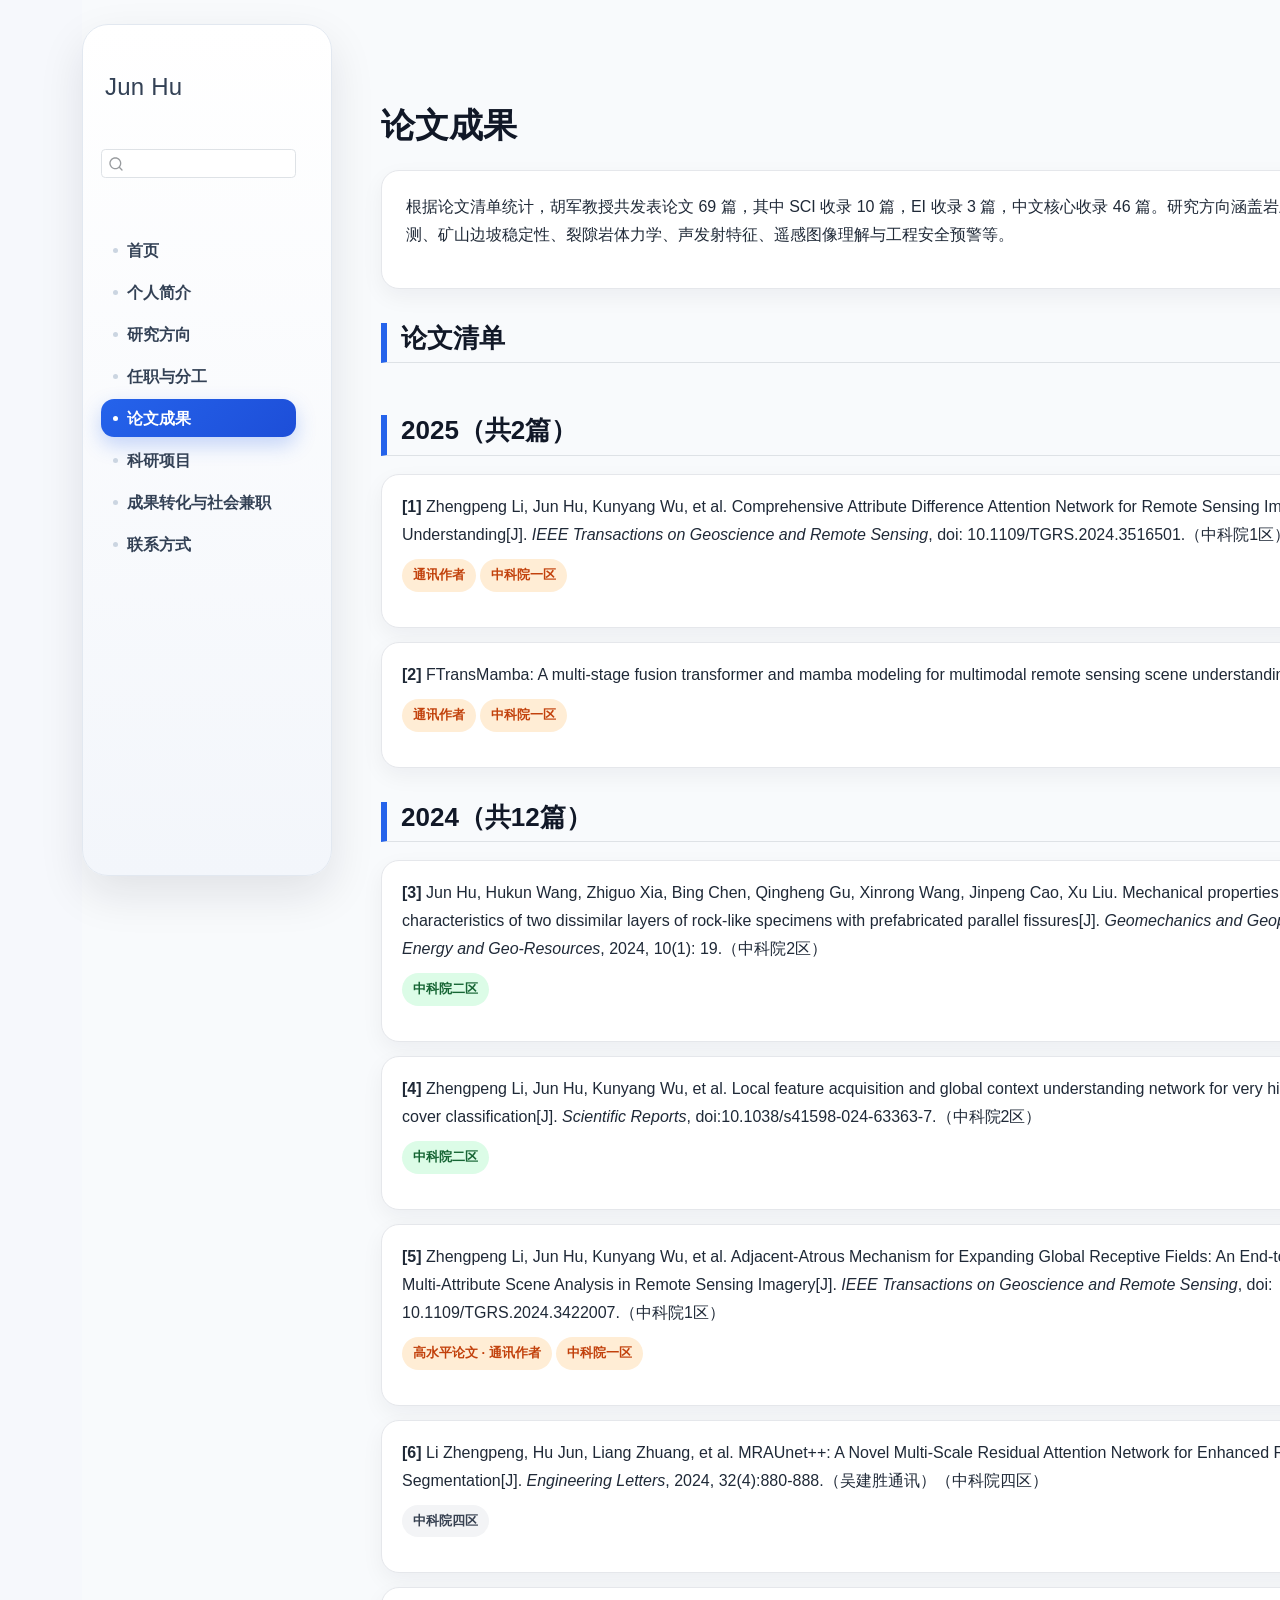
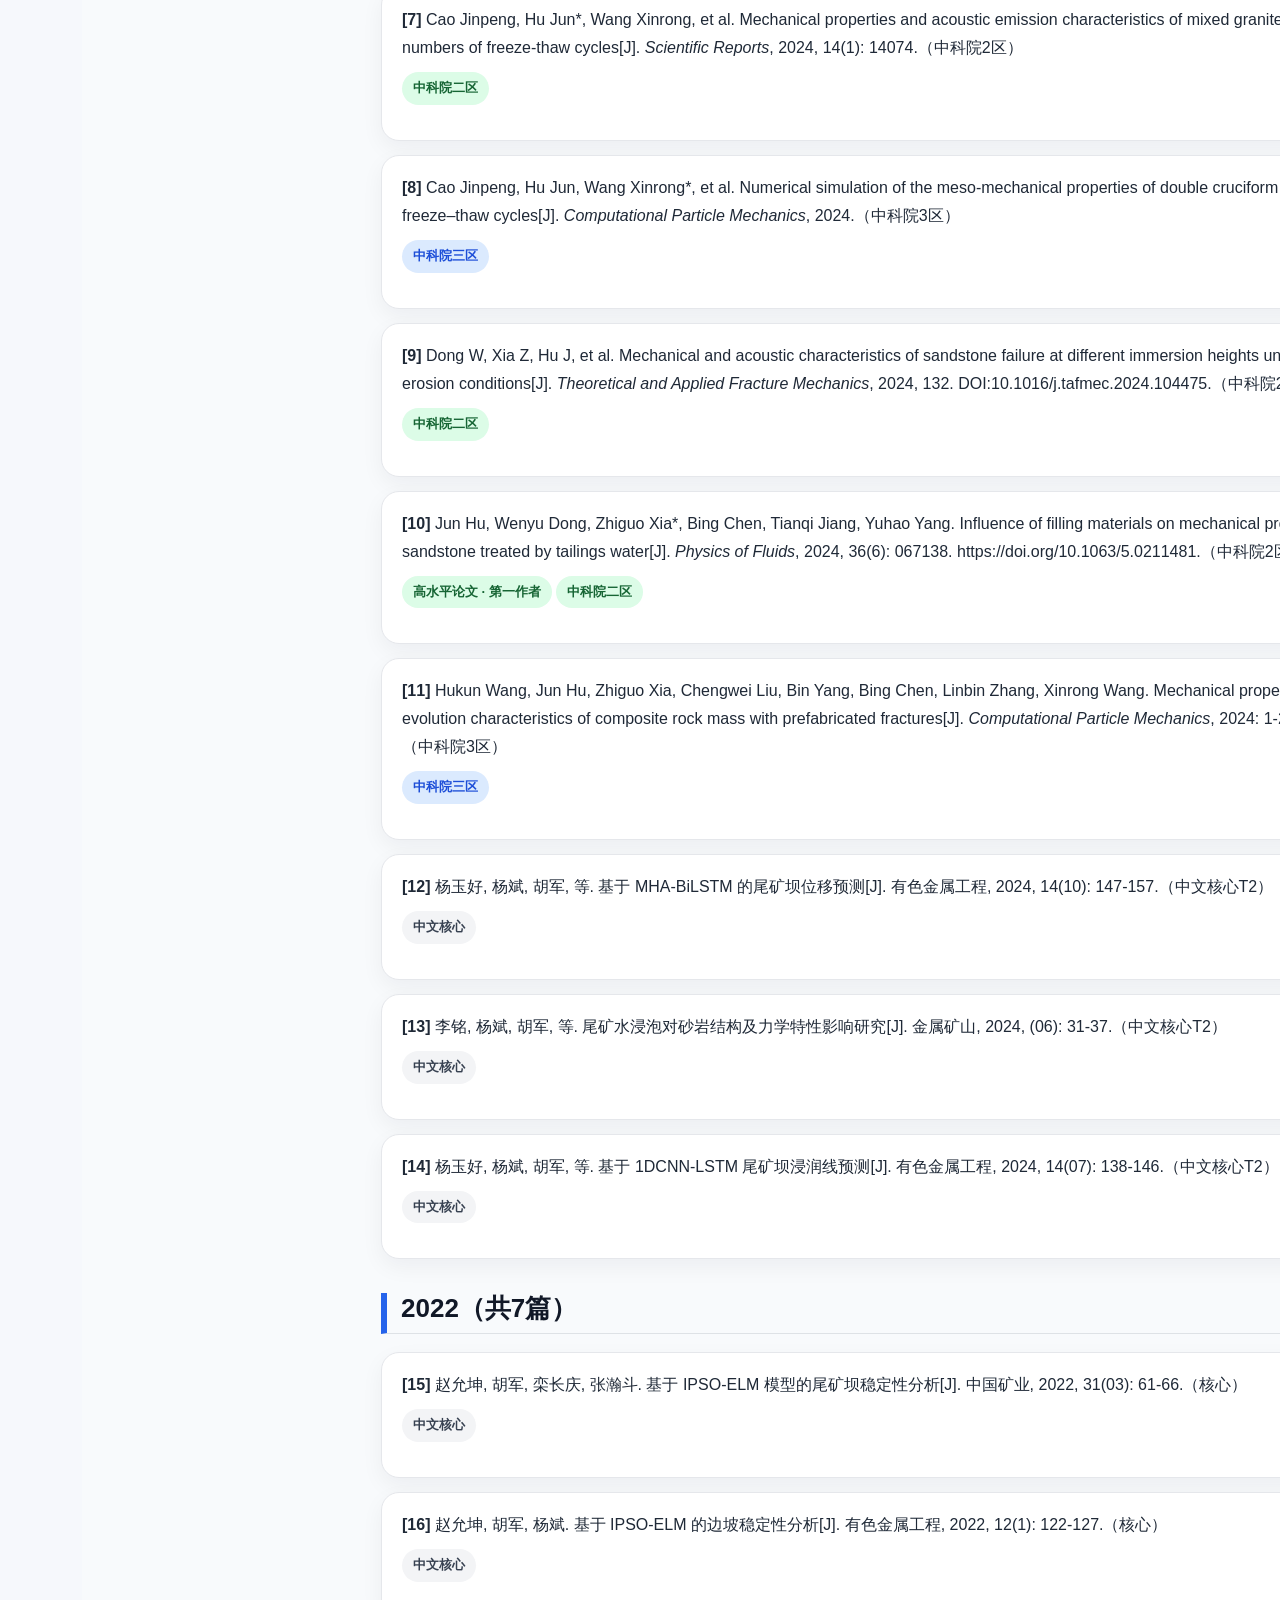
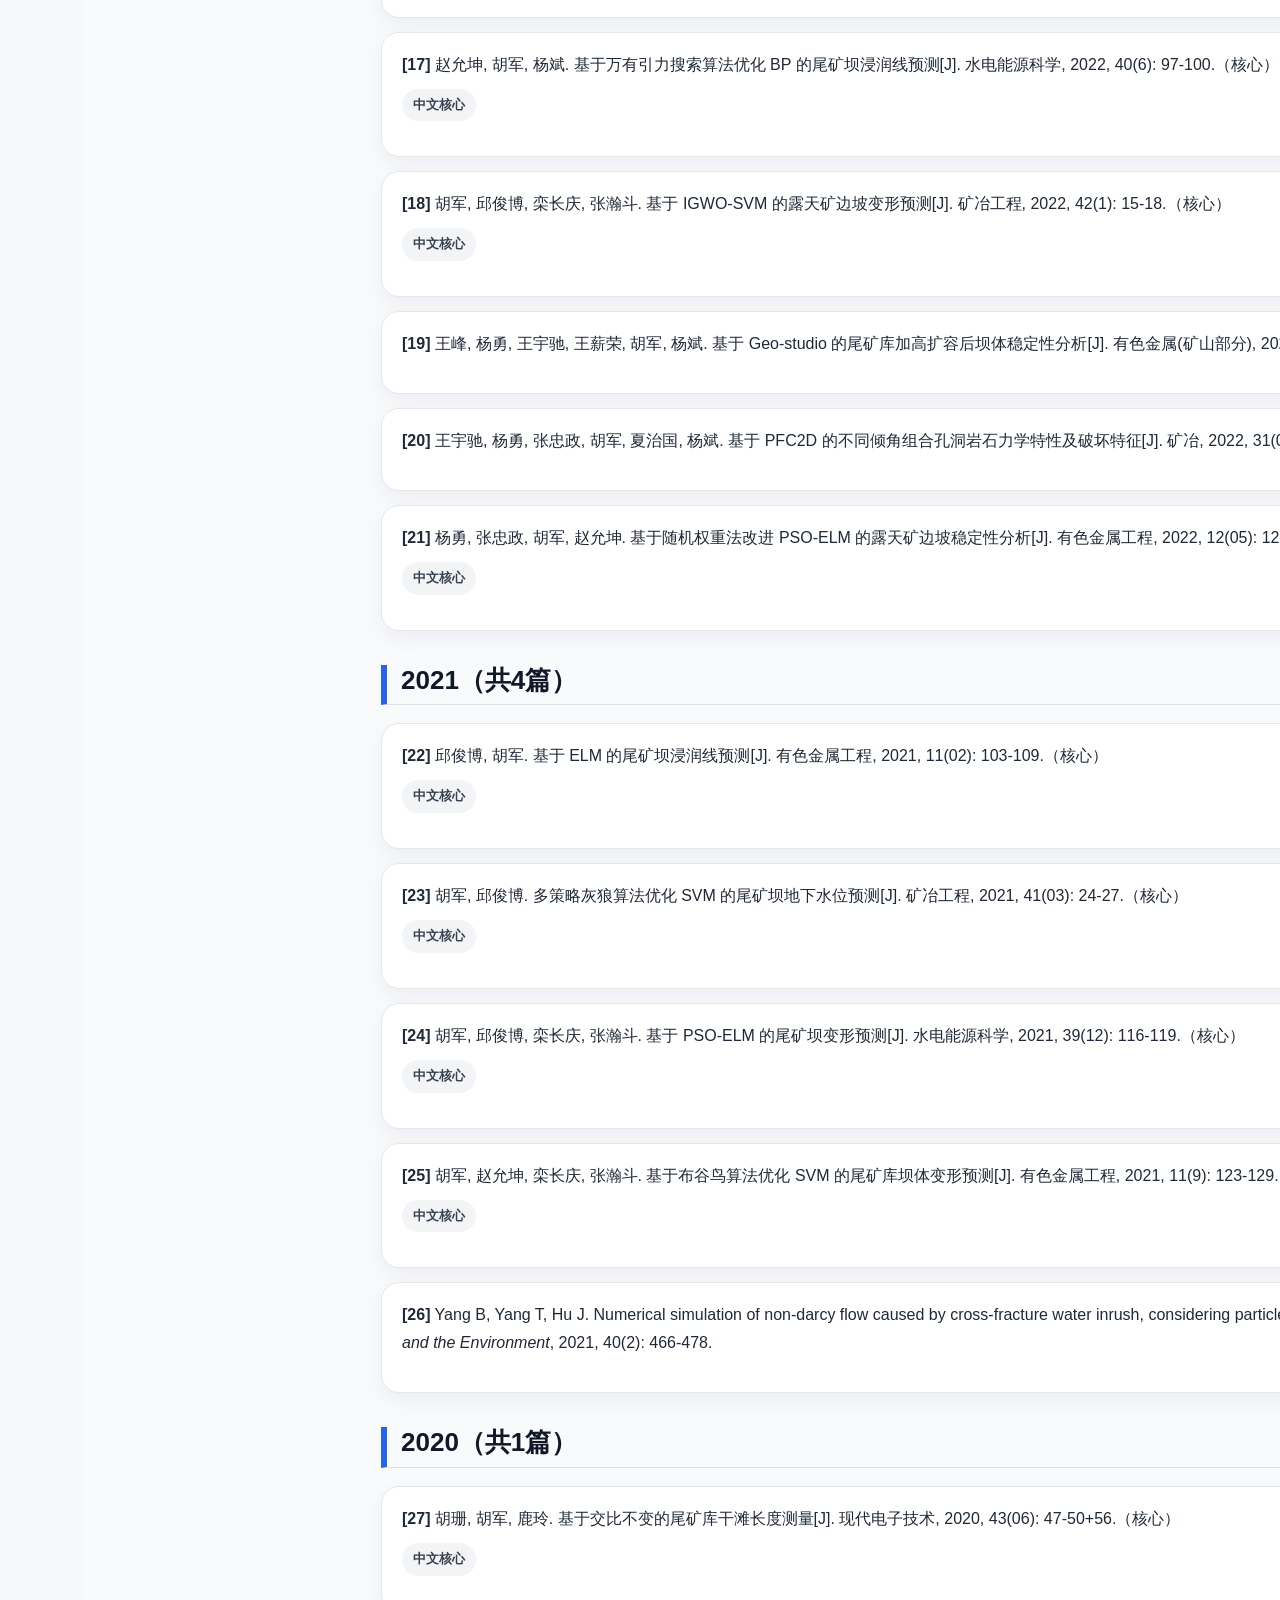
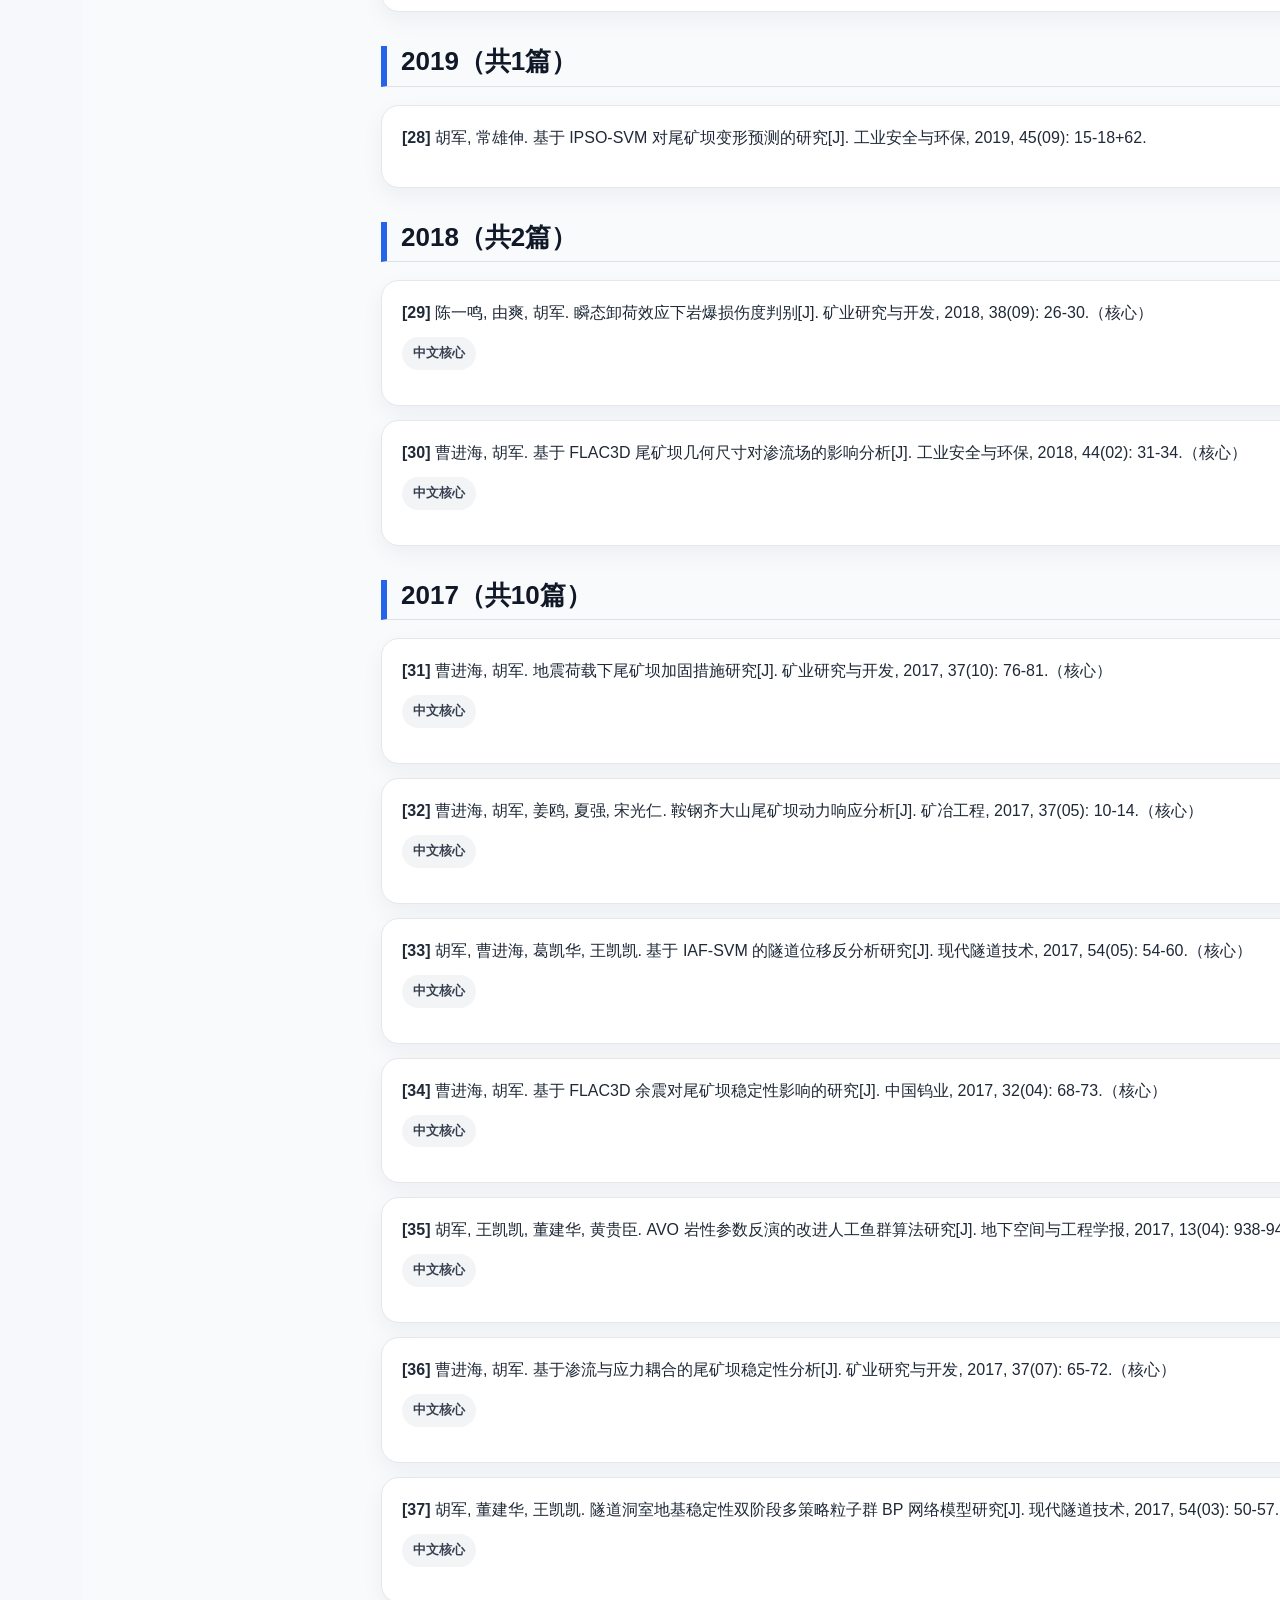
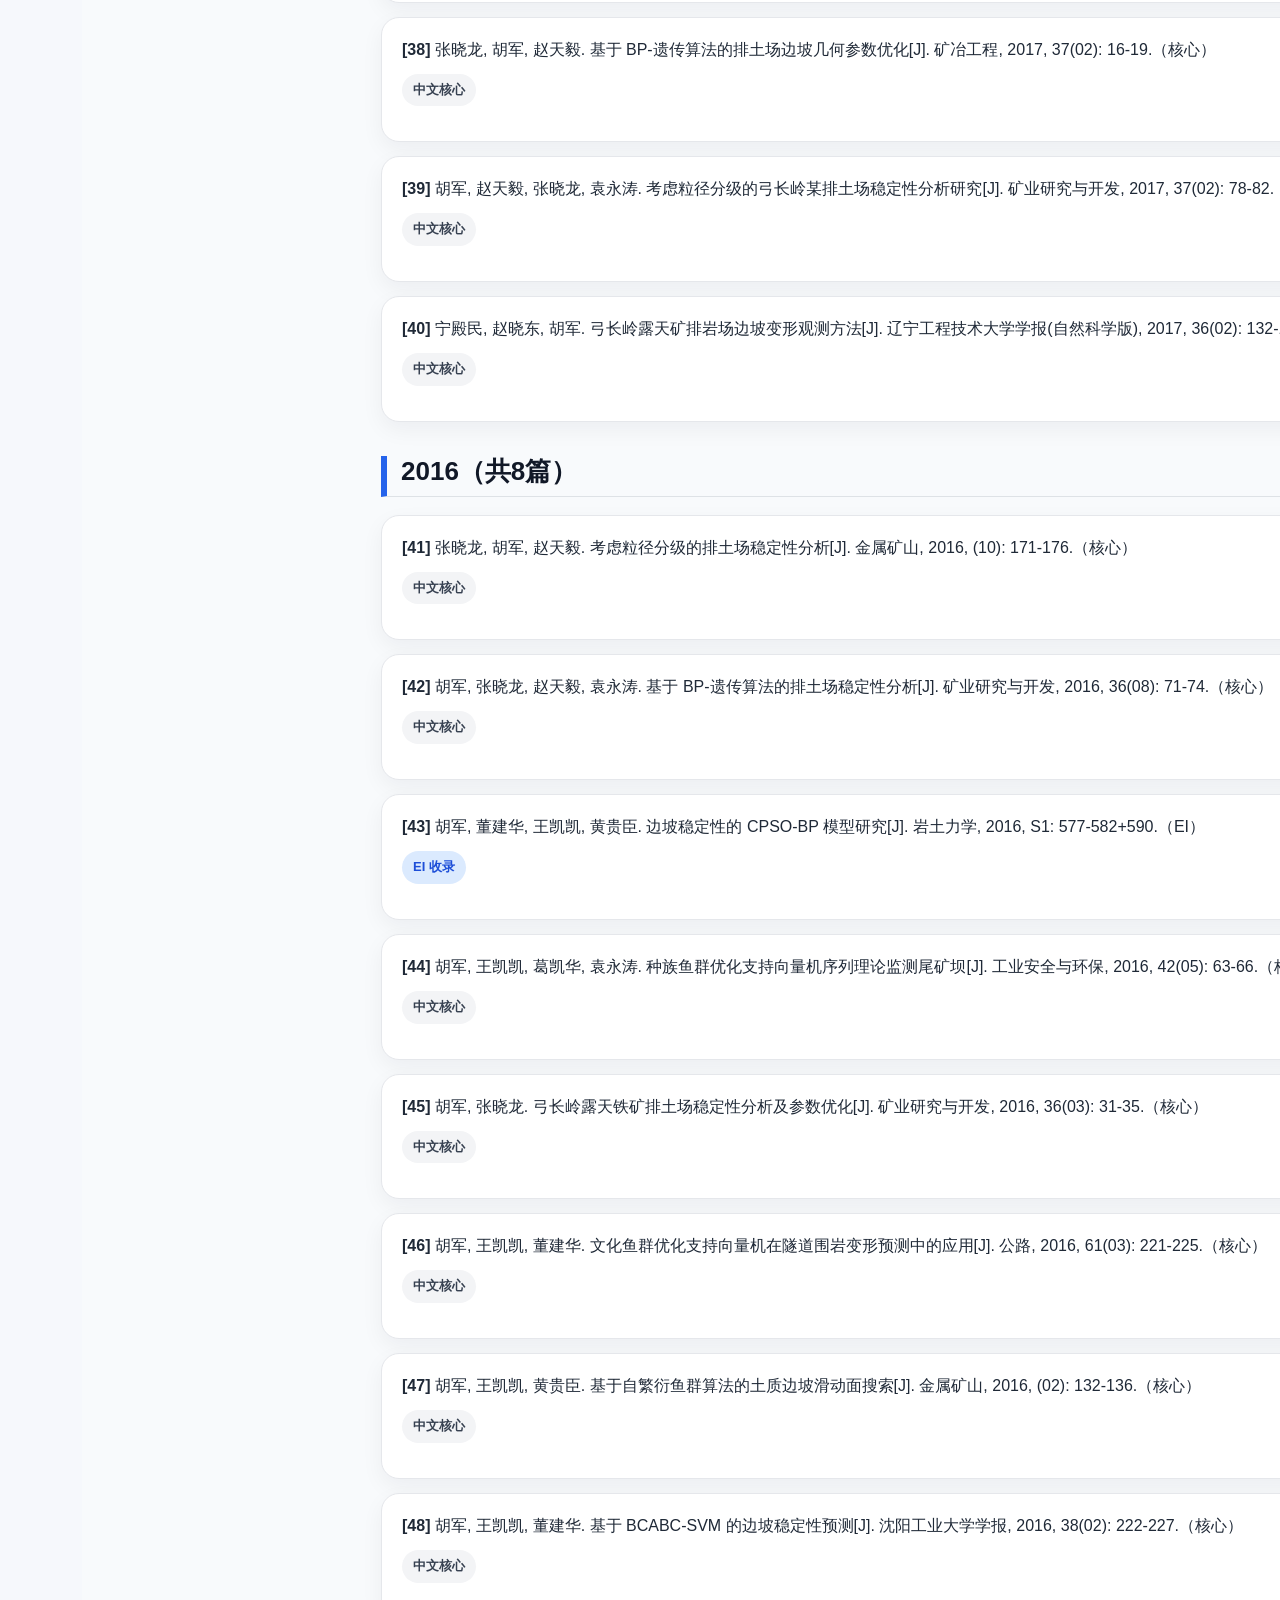
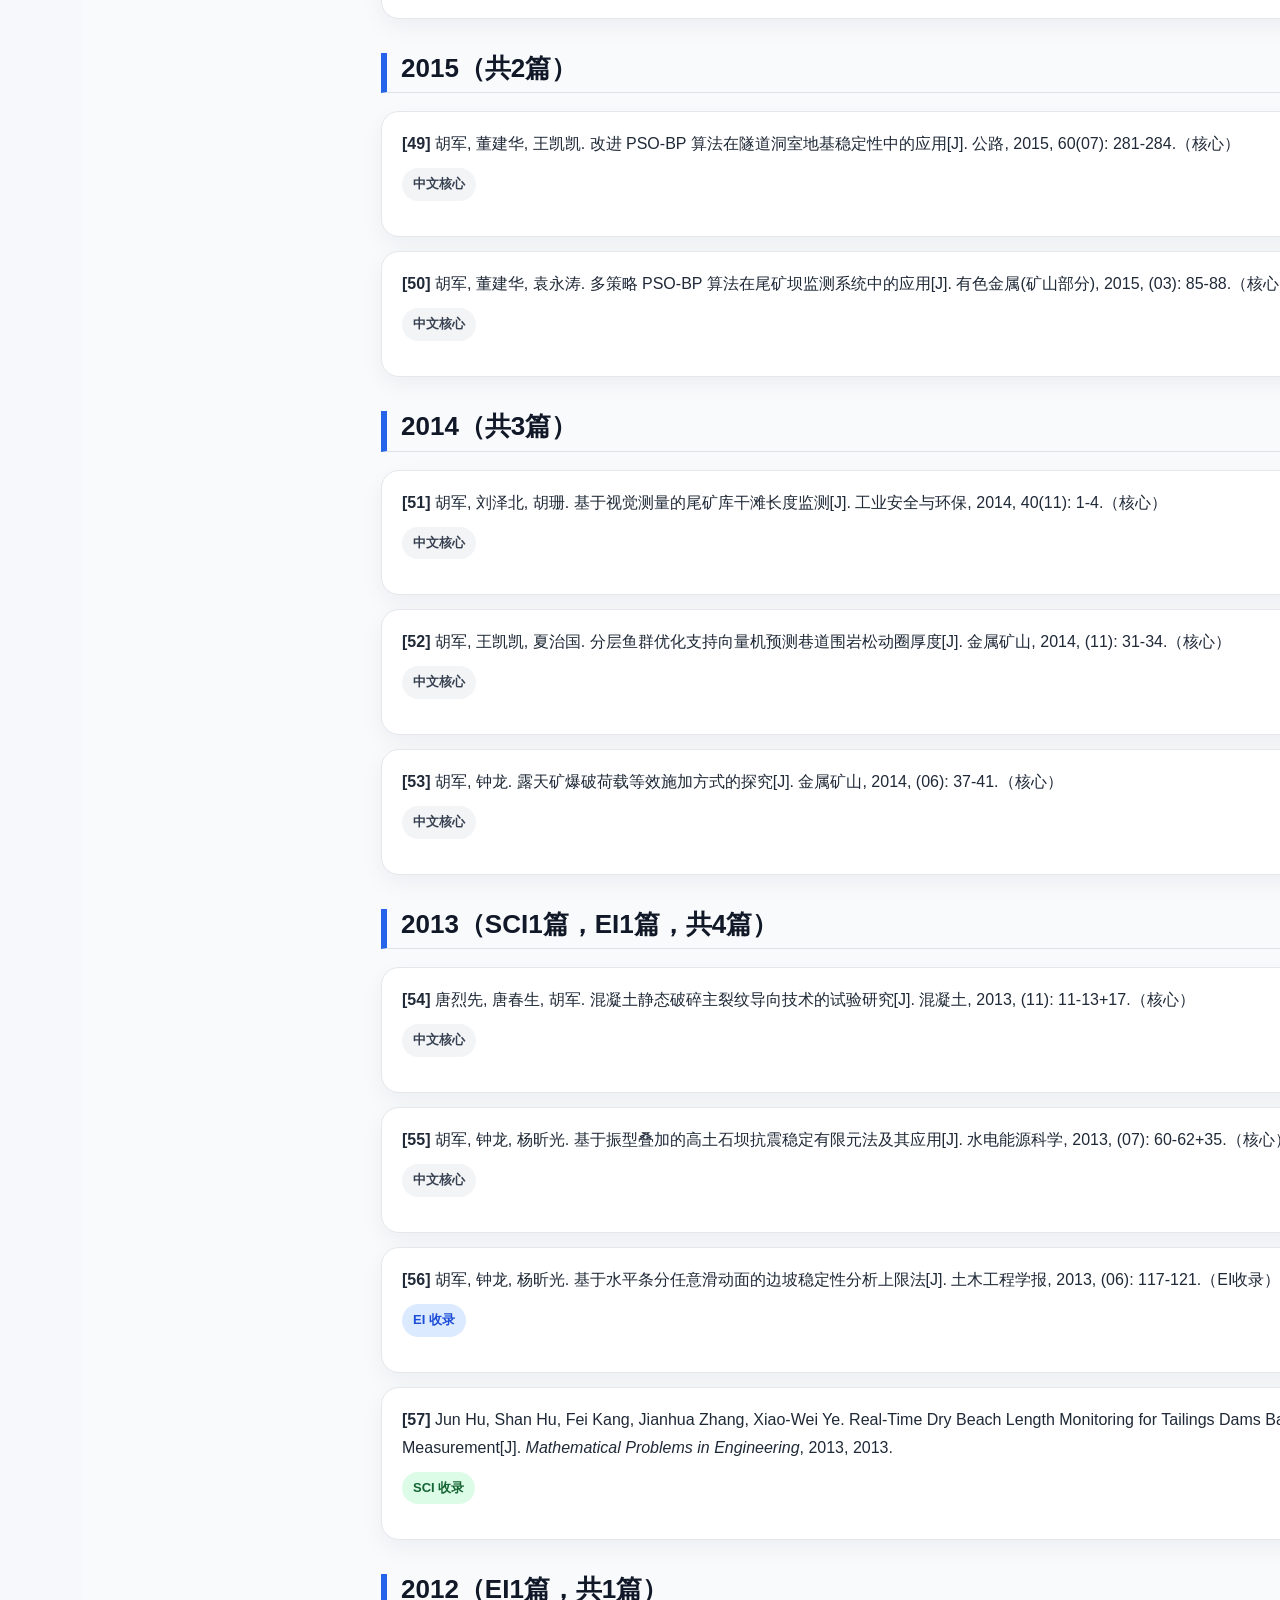
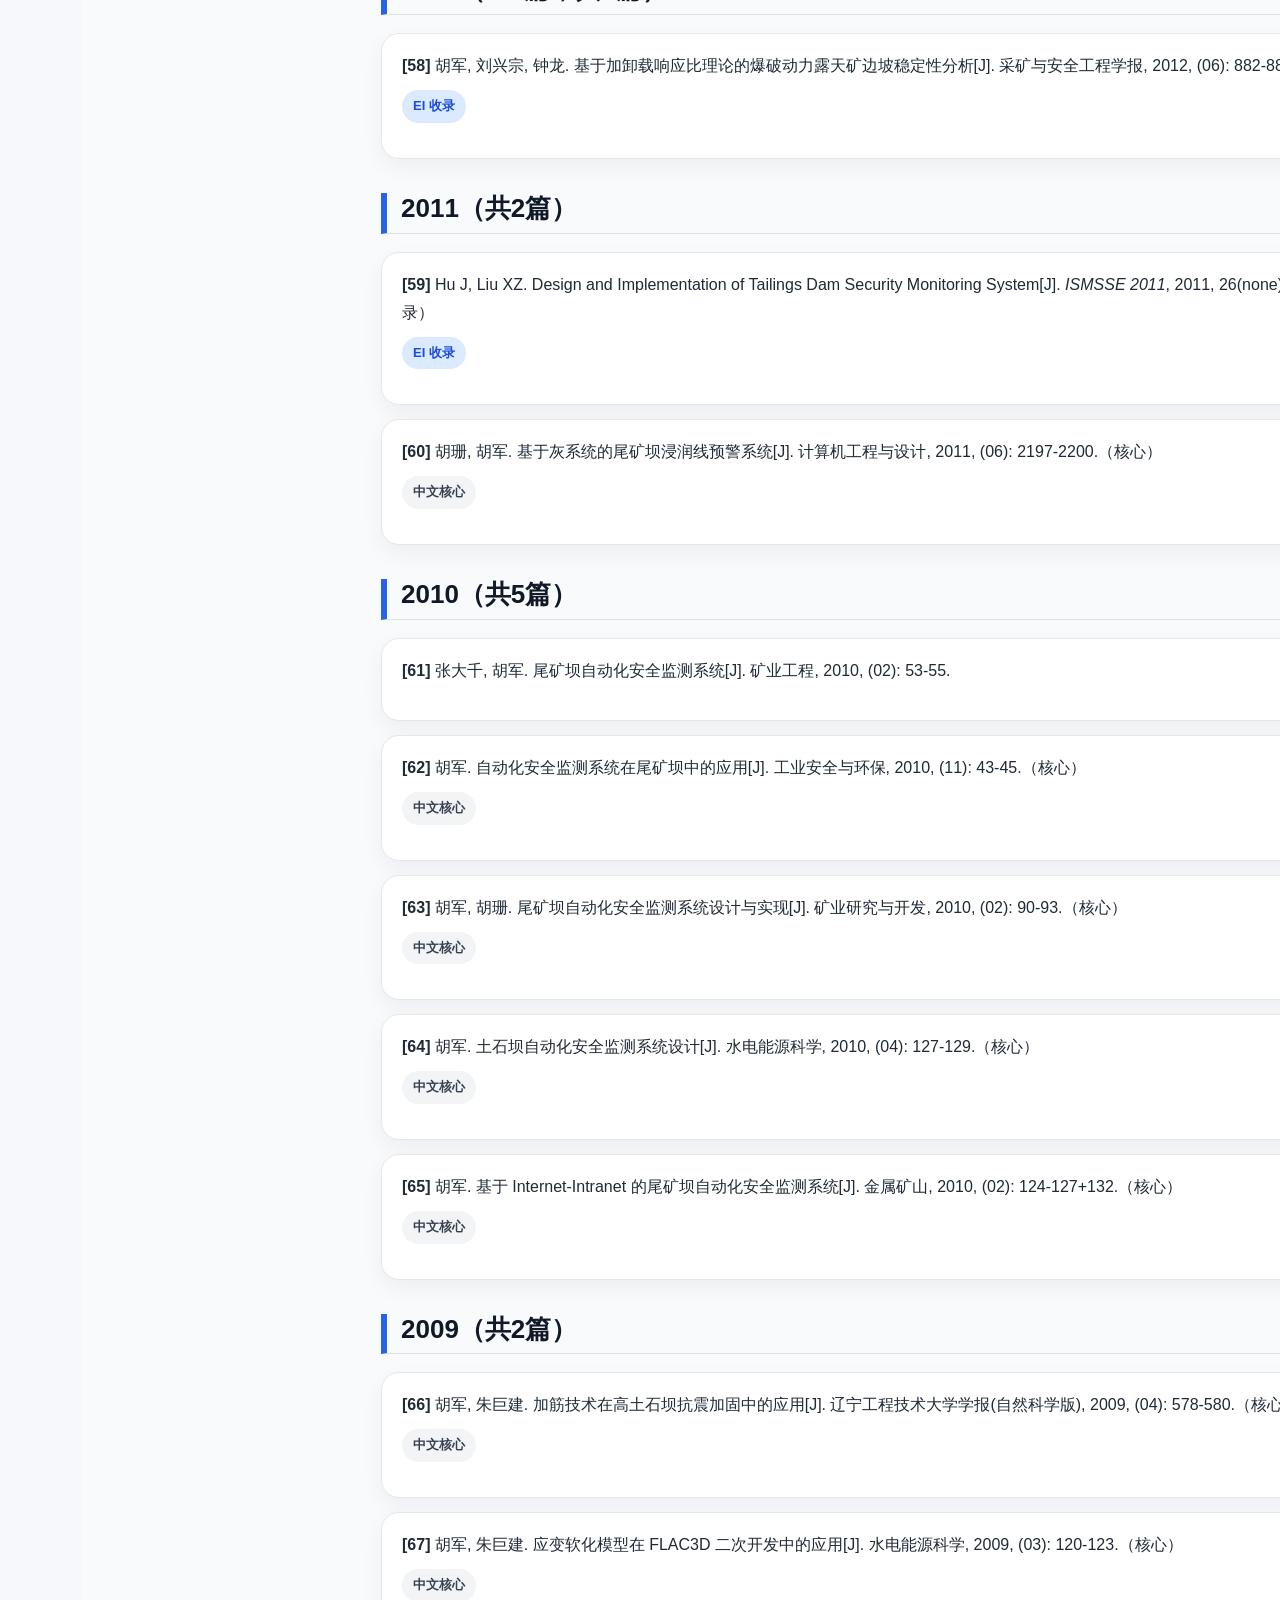
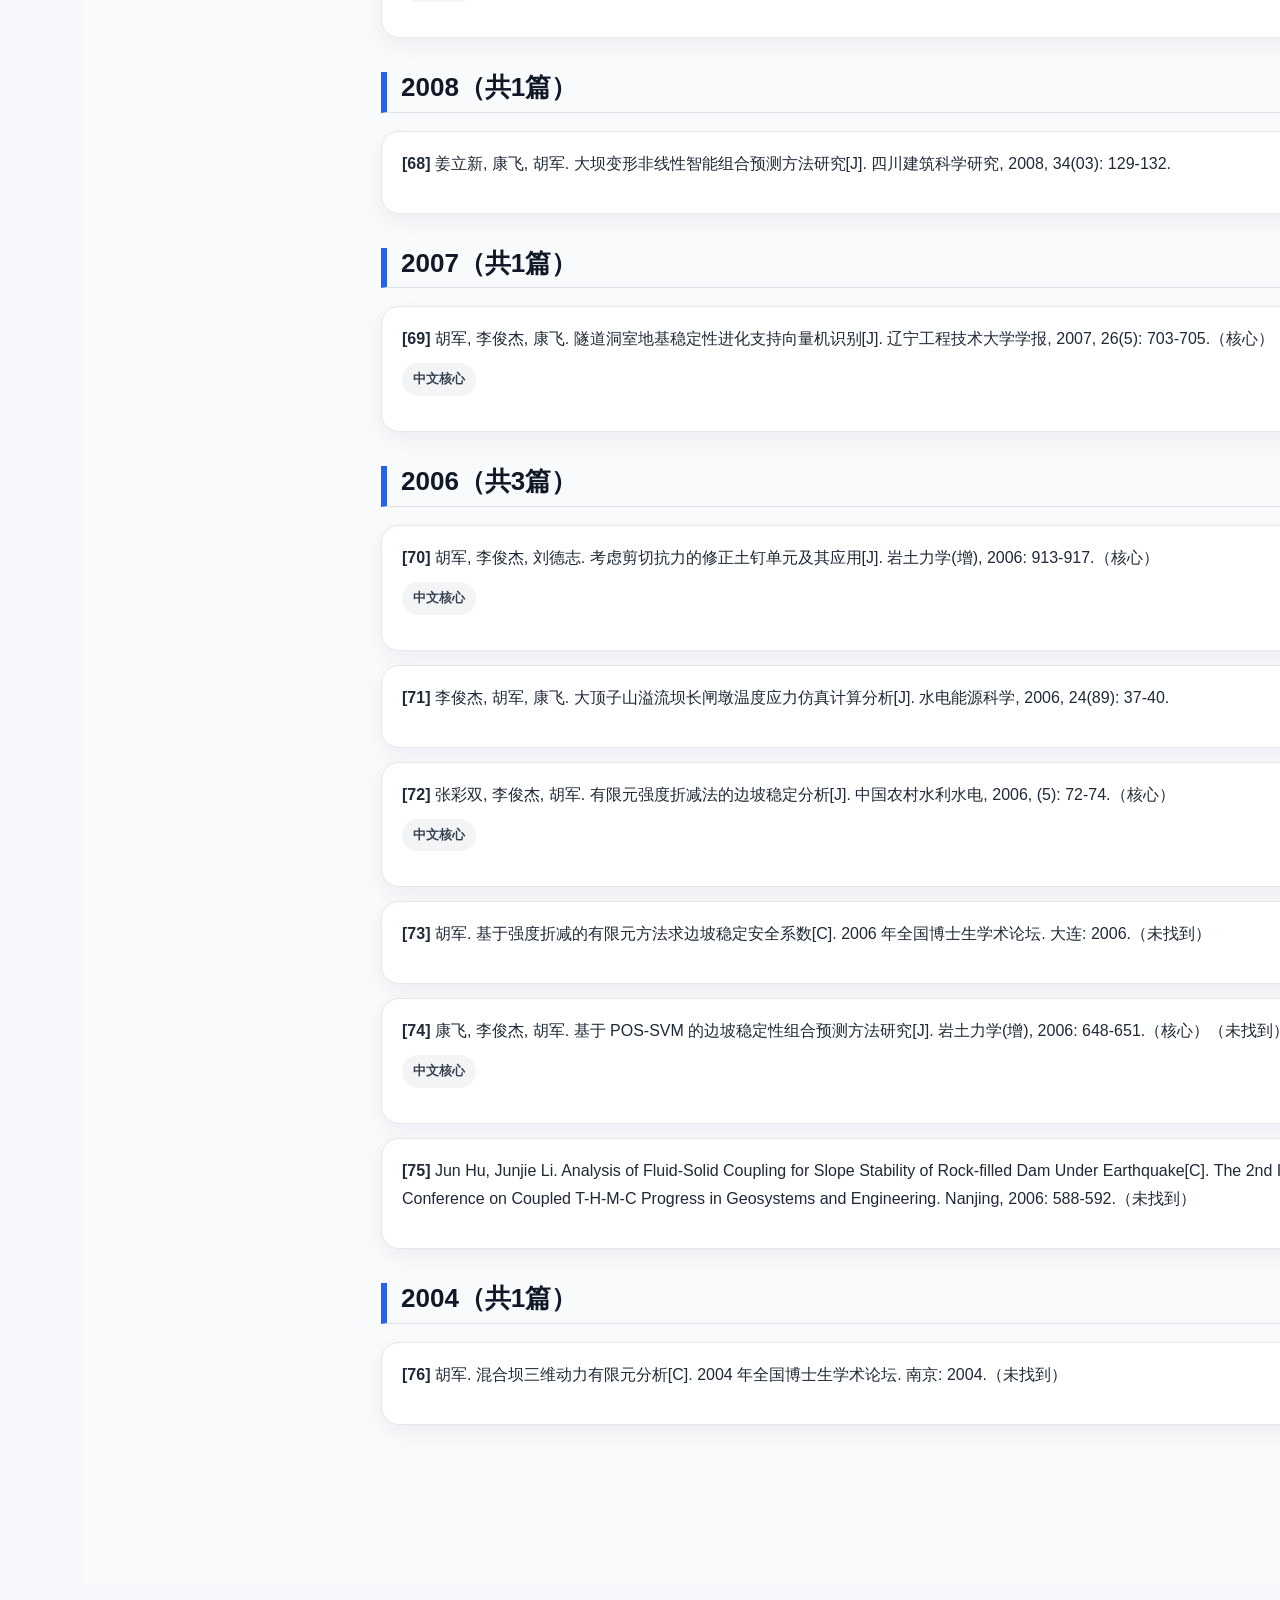
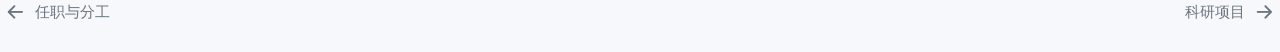
==== commit a2310704: "2" ====
--- a/docs/publications.html
+++ b/docs/publications.html
@@ -195,15 +195,17 @@
 </div>
 <section id="论文清单" class="level2">
 <h2 class="anchored" data-anchor-id="论文清单">论文清单</h2>
-</section>
 <div class="paper-list">
-<section id="高水平论文" class="level2">
-<h2 class="anchored" data-anchor-id="高水平论文">2025（高水平论文）</h2>
-<div class="paper-card">
-<p><strong>[1]</strong> Zhengpeng Li, Jun Hu, Kunyang Wu, et al.&nbsp;Comprehensive Attribute Difference Attention Network for Remote Sensing Image Semantic Understanding[J]. <em>IEEE Transactions on Geoscience and Remote Sensing</em>, doi: 10.1109/TGRS.2024.3516501.（中科院1区）<br> <span class="paper-label orange">高水平论文 · 通讯作者</span> <span class="paper-label orange">中科院一区</span></p>
-</div>
-<div class="paper-card">
-<p><strong>[2]</strong> MNDAF-Net: Multiscale Neighborhood Decoupling and Attribute-Focused Fusion for Dual-Temporal Remote Sensing Image Scene Change Detection Network[J]. <em>IEEE Transactions on Geoscience and Remote Sensing</em>.<br> <span class="paper-label orange">高水平论文 · 通讯作者</span> <span class="paper-label orange">中科院一区</span></p>
+
+</div>
+</section>
+<section id="共2篇" class="level2">
+<h2 class="anchored" data-anchor-id="共2篇">2025（共2篇）</h2>
+<div class="paper-card">
+<p><strong>[1]</strong> Zhengpeng Li, Jun Hu, Kunyang Wu, et al.&nbsp;Comprehensive Attribute Difference Attention Network for Remote Sensing Image Semantic Understanding[J]. <em>IEEE Transactions on Geoscience and Remote Sensing</em>, doi: 10.1109/TGRS.2024.3516501.（中科院1区）<br> <span class="paper-label orange">通讯作者</span> <span class="paper-label orange">中科院一区</span></p>
+</div>
+<div class="paper-card">
+<p><strong>[2]</strong> FTransMamba: A multi-stage fusion transformer and mamba modeling for multimodal remote sensing scene understanding .<br> <span class="paper-label orange">通讯作者</span> <span class="paper-label orange">中科院一区</span></p>
 </div>
 </section>
 <section id="共12篇" class="level2">
@@ -299,8 +301,8 @@
 <p><strong>[28]</strong> 胡军, 常雄伸. 基于 IPSO-SVM 对尾矿坝变形预测的研究[J]. 工业安全与环保, 2019, 45(09): 15-18+62.</p>
 </div>
 </section>
-<section id="共2篇" class="level2">
-<h2 class="anchored" data-anchor-id="共2篇">2018（共2篇）</h2>
+<section id="共2篇-1" class="level2">
+<h2 class="anchored" data-anchor-id="共2篇-1">2018（共2篇）</h2>
 <div class="paper-card">
 <p><strong>[29]</strong> 陈一鸣, 由爽, 胡军. 瞬态卸荷效应下岩爆损伤度判别[J]. 矿业研究与开发, 2018, 38(09): 26-30.（核心）<br> <span class="paper-label gray">中文核心</span></p>
 </div>
@@ -368,8 +370,8 @@
 <p><strong>[48]</strong> 胡军, 王凯凯, 董建华. 基于 BCABC-SVM 的边坡稳定性预测[J]. 沈阳工业大学学报, 2016, 38(02): 222-227.（核心）<br> <span class="paper-label gray">中文核心</span></p>
 </div>
 </section>
-<section id="共2篇-1" class="level2">
-<h2 class="anchored" data-anchor-id="共2篇-1">2015（共2篇）</h2>
+<section id="共2篇-2" class="level2">
+<h2 class="anchored" data-anchor-id="共2篇-2">2015（共2篇）</h2>
 <div class="paper-card">
 <p><strong>[49]</strong> 胡军, 董建华, 王凯凯. 改进 PSO-BP 算法在隧道洞室地基稳定性中的应用[J]. 公路, 2015, 60(07): 281-284.（核心）<br> <span class="paper-label gray">中文核心</span></p>
 </div>
@@ -410,8 +412,8 @@
 <p><strong>[58]</strong> 胡军, 刘兴宗, 钟龙. 基于加卸载响应比理论的爆破动力露天矿边坡稳定性分析[J]. 采矿与安全工程学报, 2012, (06): 882-887.（EI收录）<br> <span class="paper-label blue">EI 收录</span></p>
 </div>
 </section>
-<section id="共2篇-2" class="level2">
-<h2 class="anchored" data-anchor-id="共2篇-2">2011（共2篇）</h2>
+<section id="共2篇-3" class="level2">
+<h2 class="anchored" data-anchor-id="共2篇-3">2011（共2篇）</h2>
 <div class="paper-card">
 <p><strong>[59]</strong> Hu J, Liu XZ. Design and Implementation of Tailings Dam Security Monitoring System[J]. <em>ISMSSE 2011</em>, 2011, 26(none): 1914-1921.（EI收录）<br> <span class="paper-label blue">EI 收录</span></p>
 </div>
@@ -437,8 +439,8 @@
 <p><strong>[65]</strong> 胡军. 基于 Internet-Intranet 的尾矿坝自动化安全监测系统[J]. 金属矿山, 2010, (02): 124-127+132.（核心）<br> <span class="paper-label gray">中文核心</span></p>
 </div>
 </section>
-<section id="共2篇-3" class="level2">
-<h2 class="anchored" data-anchor-id="共2篇-3">2009（共2篇）</h2>
+<section id="共2篇-4" class="level2">
+<h2 class="anchored" data-anchor-id="共2篇-4">2009（共2篇）</h2>
 <div class="paper-card">
 <p><strong>[66]</strong> 胡军, 朱巨建. 加筋技术在高土石坝抗震加固中的应用[J]. 辽宁工程技术大学学报(自然科学版), 2009, (04): 578-580.（核心）<br> <span class="paper-label gray">中文核心</span></p>
 </div>
@@ -484,13 +486,13 @@
 <div class="paper-card">
 <p><strong>[76]</strong> 胡军. 混合坝三维动力有限元分析[C]. 2004 年全国博士生学术论坛. 南京: 2004.（未找到）</p>
 </div>
-</section>
-</div>
-
-
-</section>
-
-</main> <!-- /main -->
+</section></section></main></div>
+
+
+
+
+
+ <!-- /main -->
 <script id="quarto-html-after-body" type="application/javascript">
   window.document.addEventListener("DOMContentLoaded", function (event) {
     const icon = "";
@@ -903,7 +905,7 @@
       </a>
   </div>
 </nav>
-</div> <!-- /content -->
+ <!-- /content -->
 
 
 
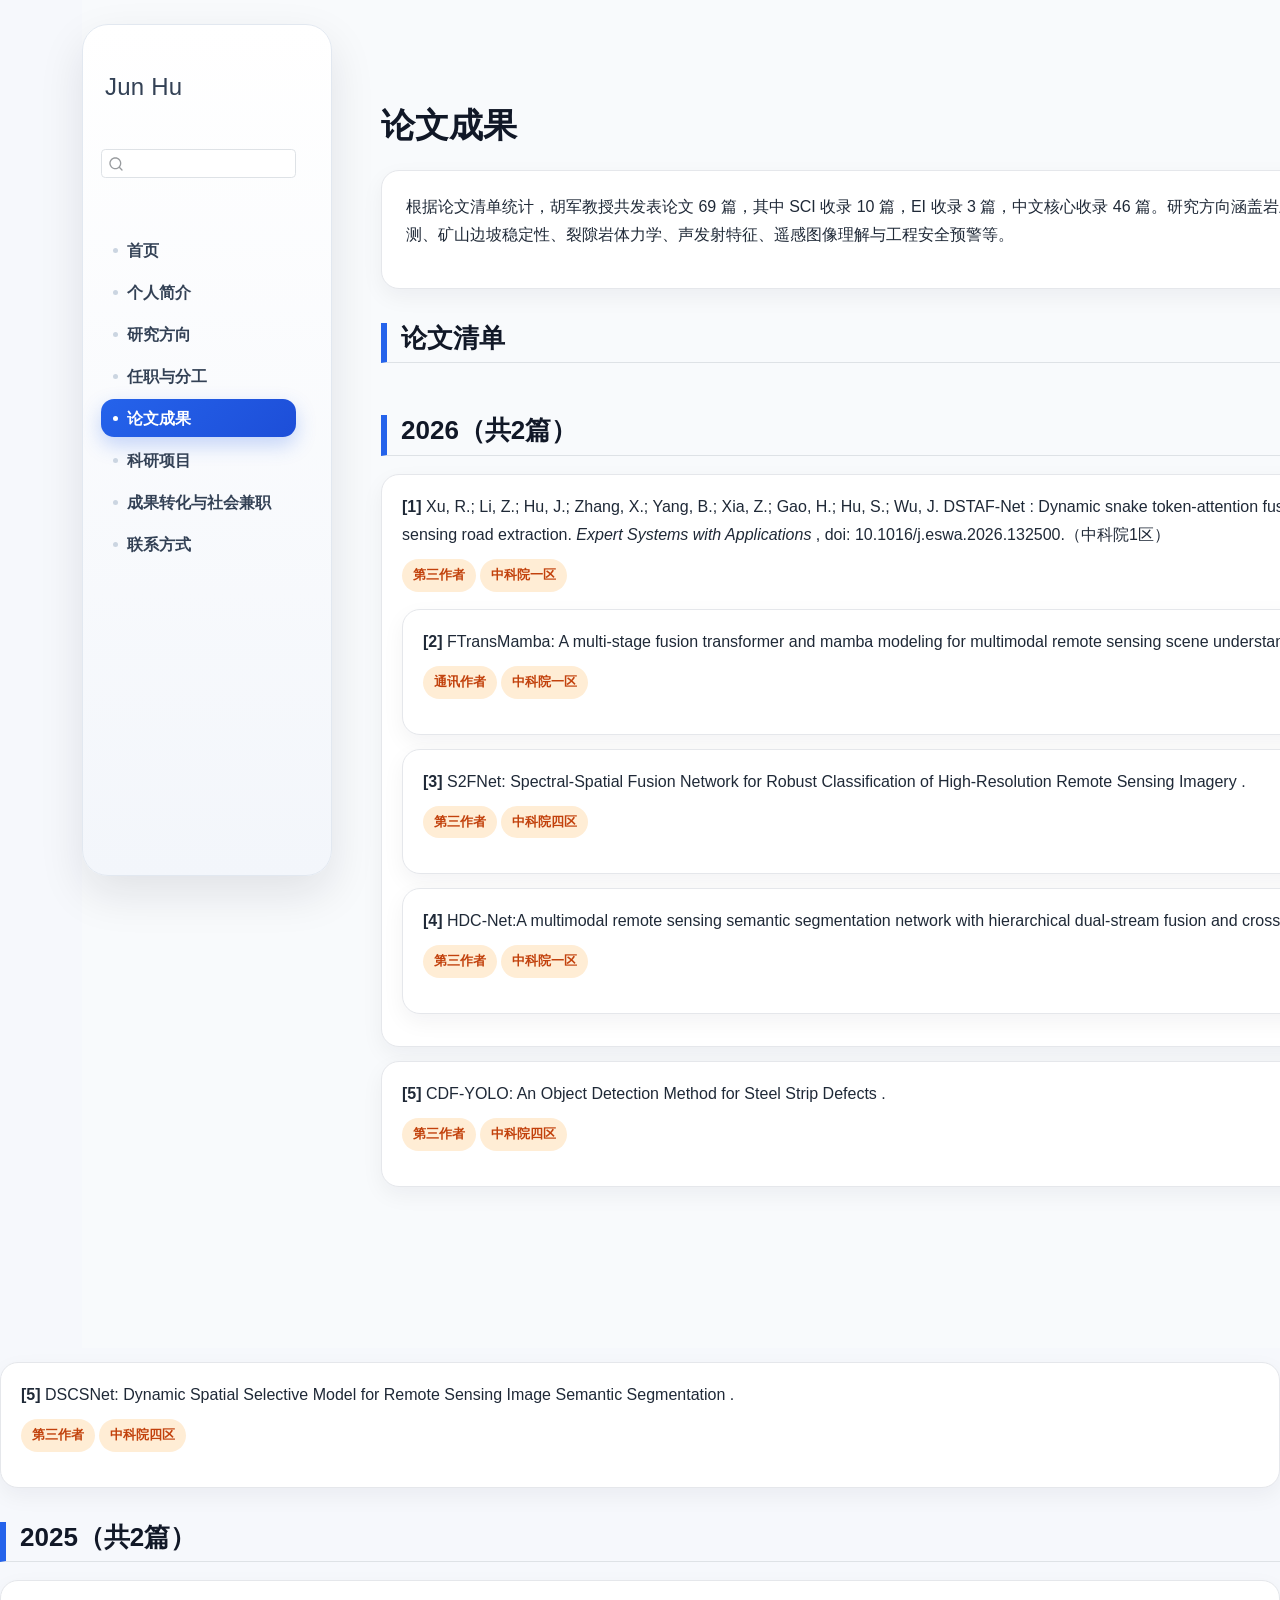
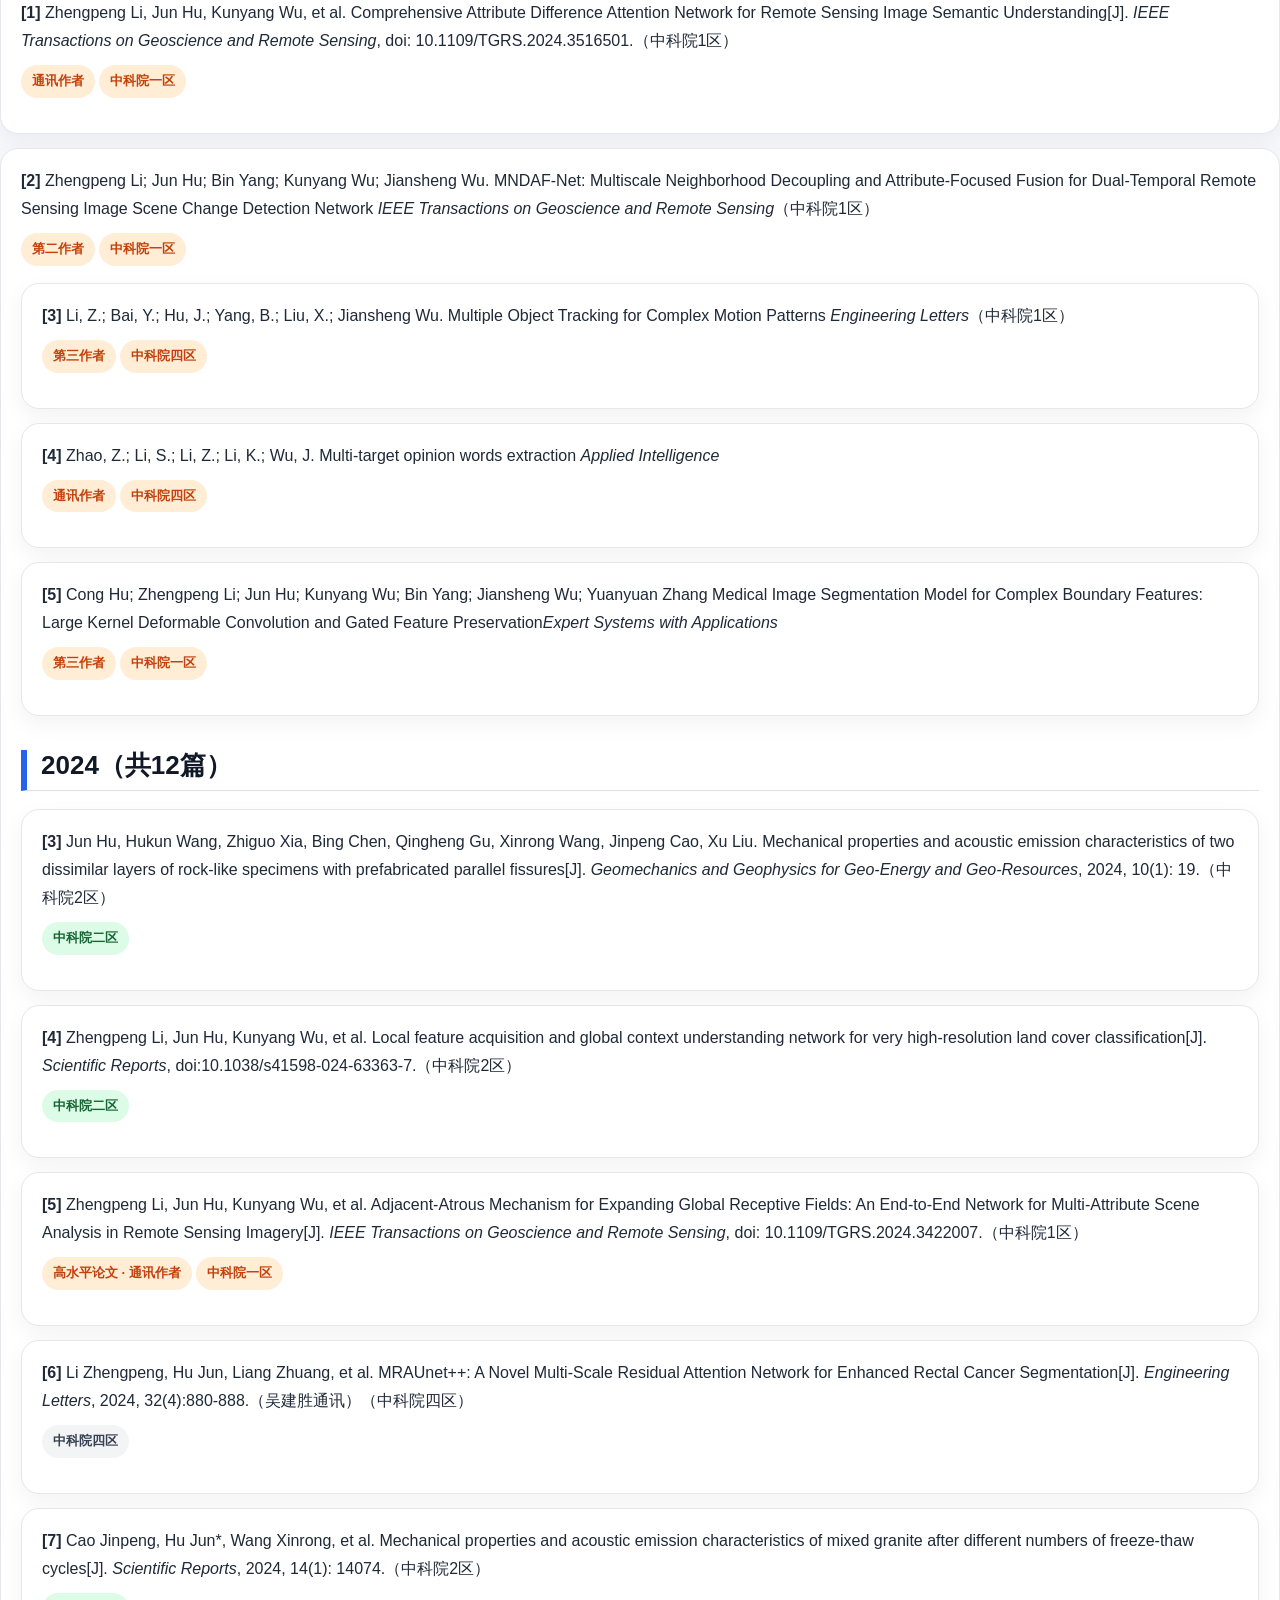
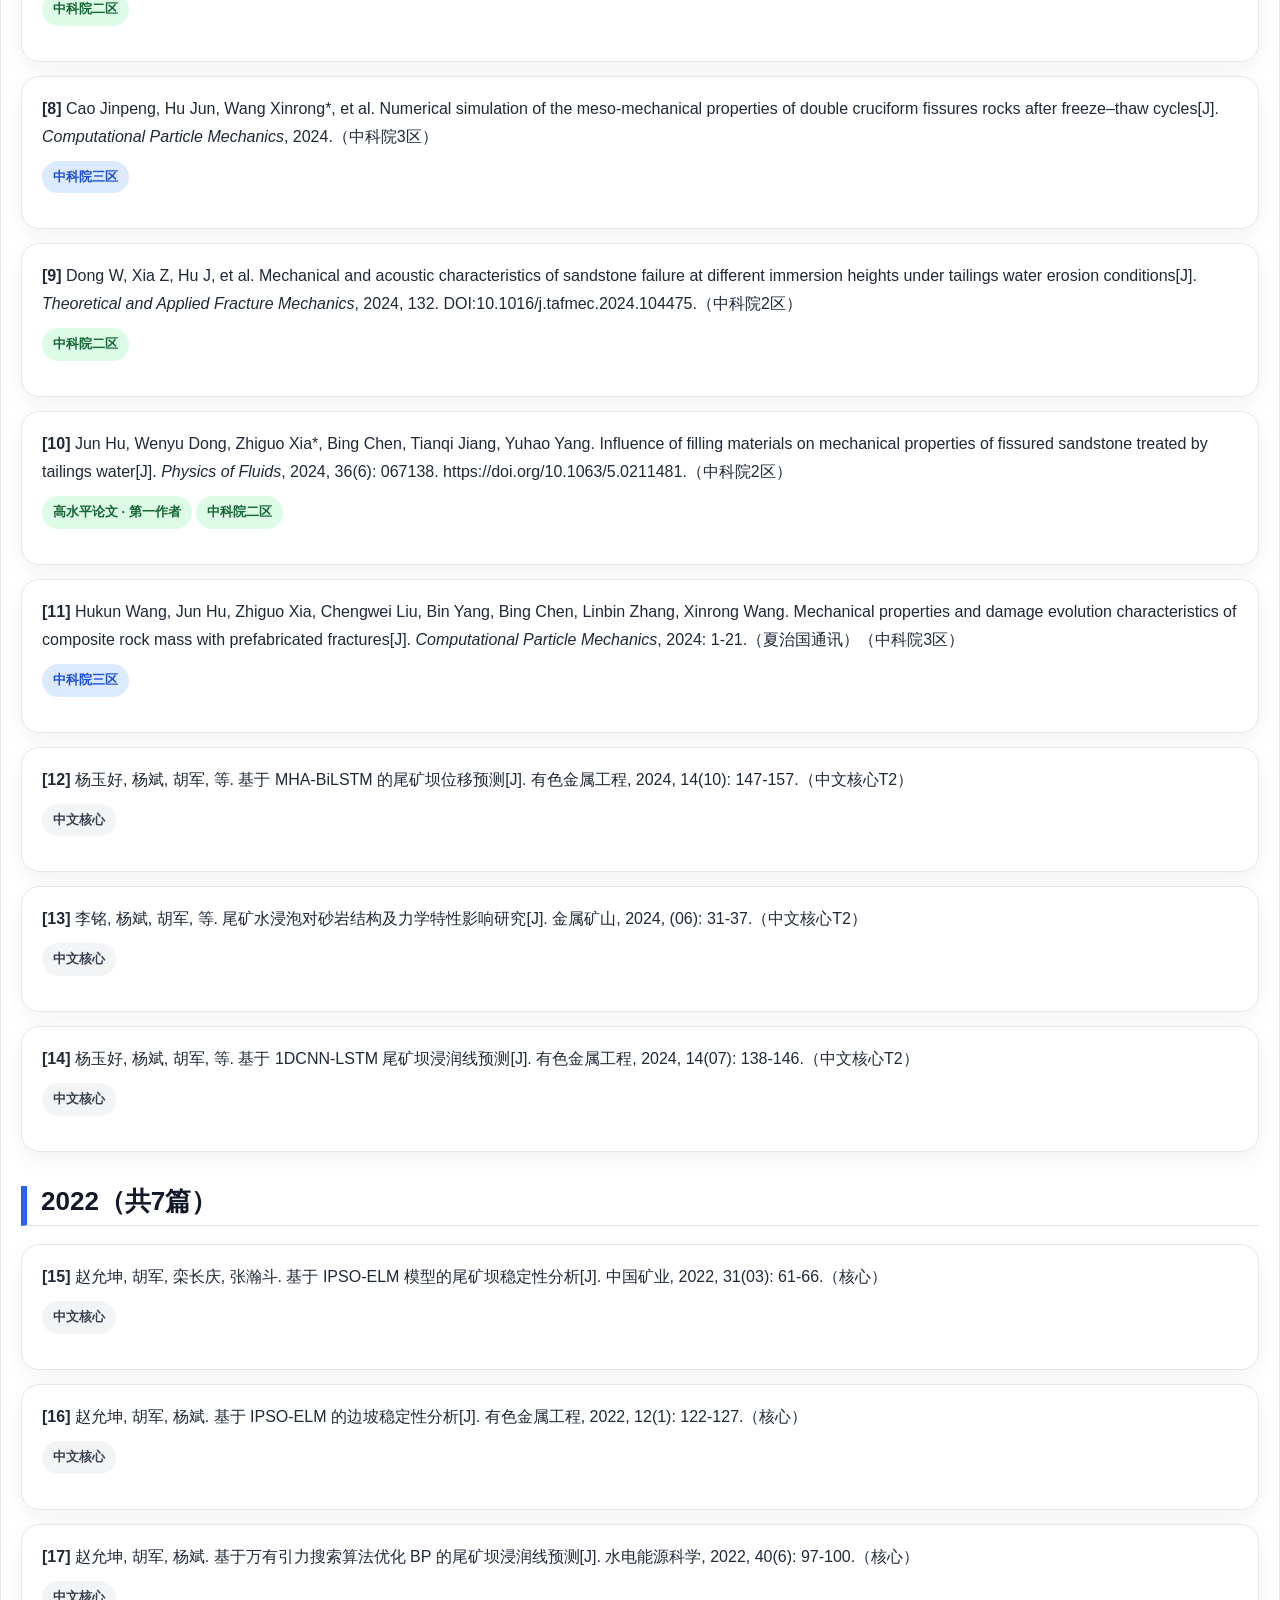
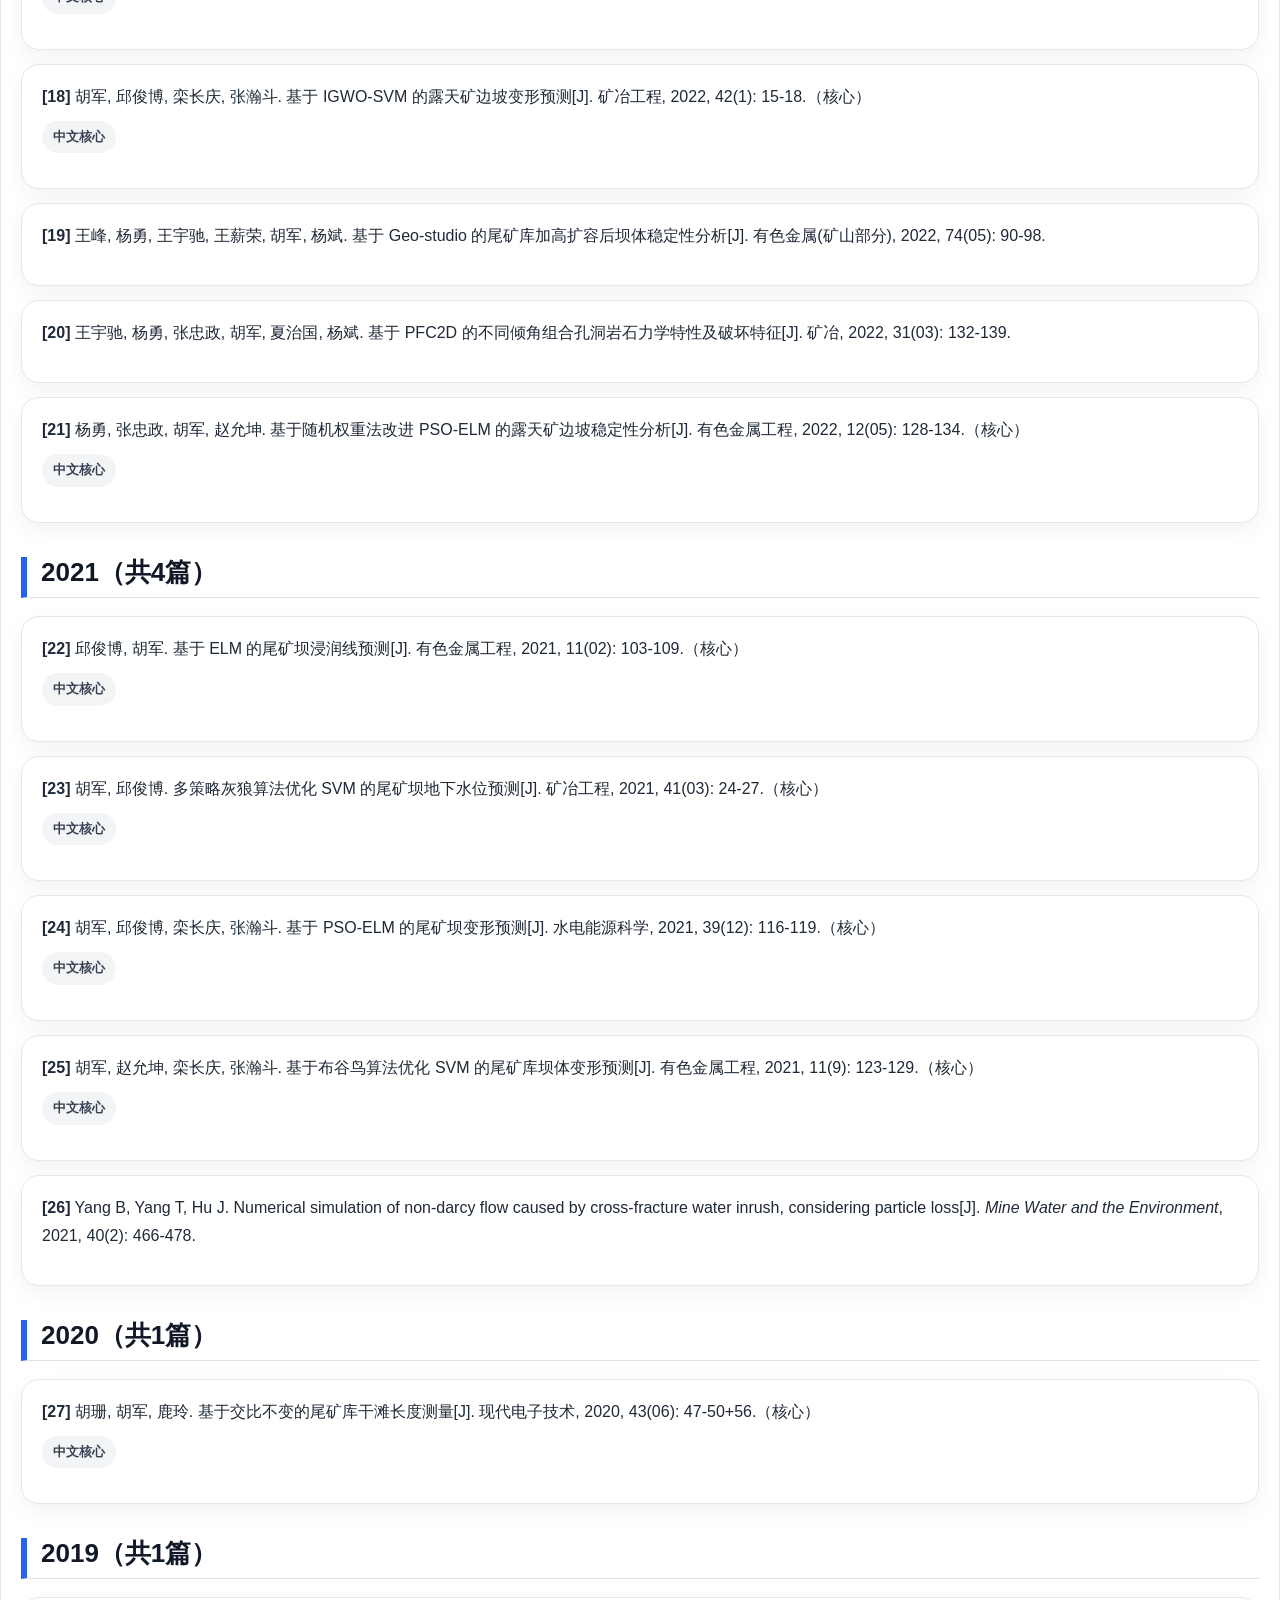
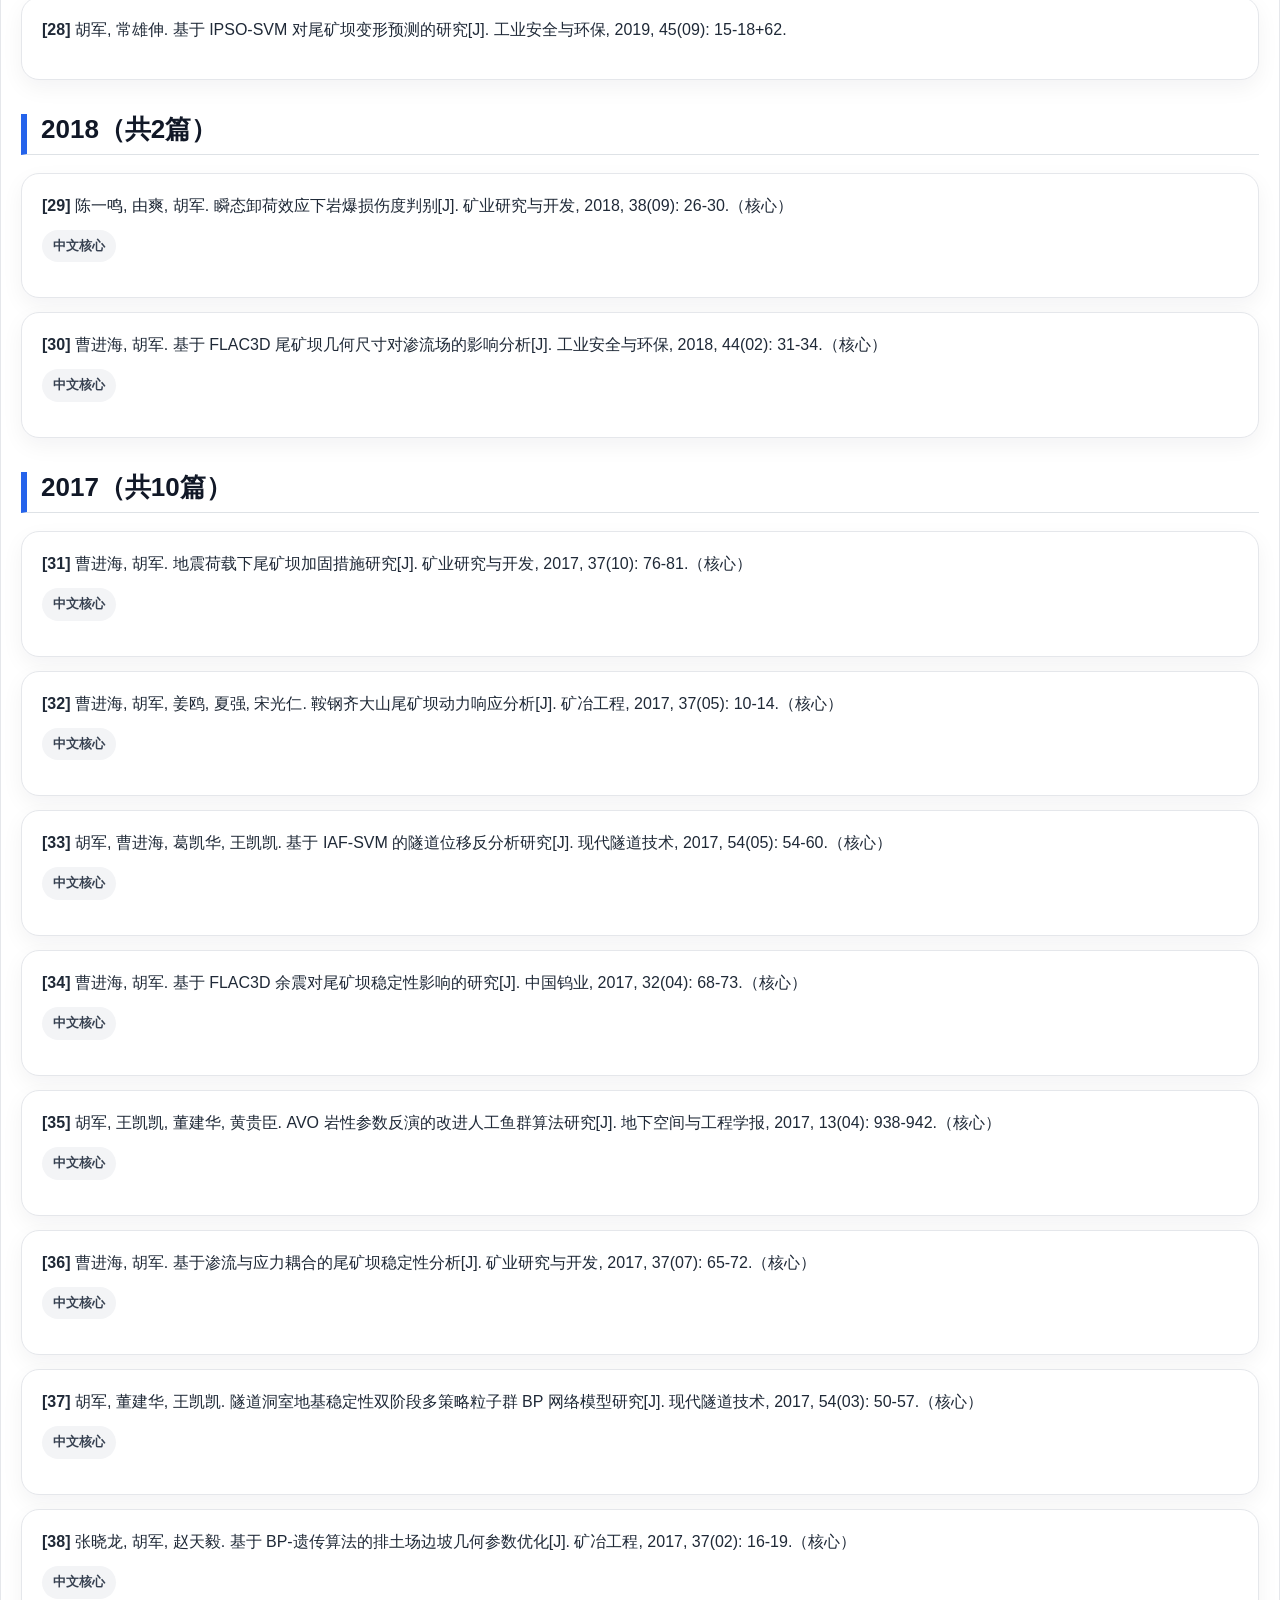
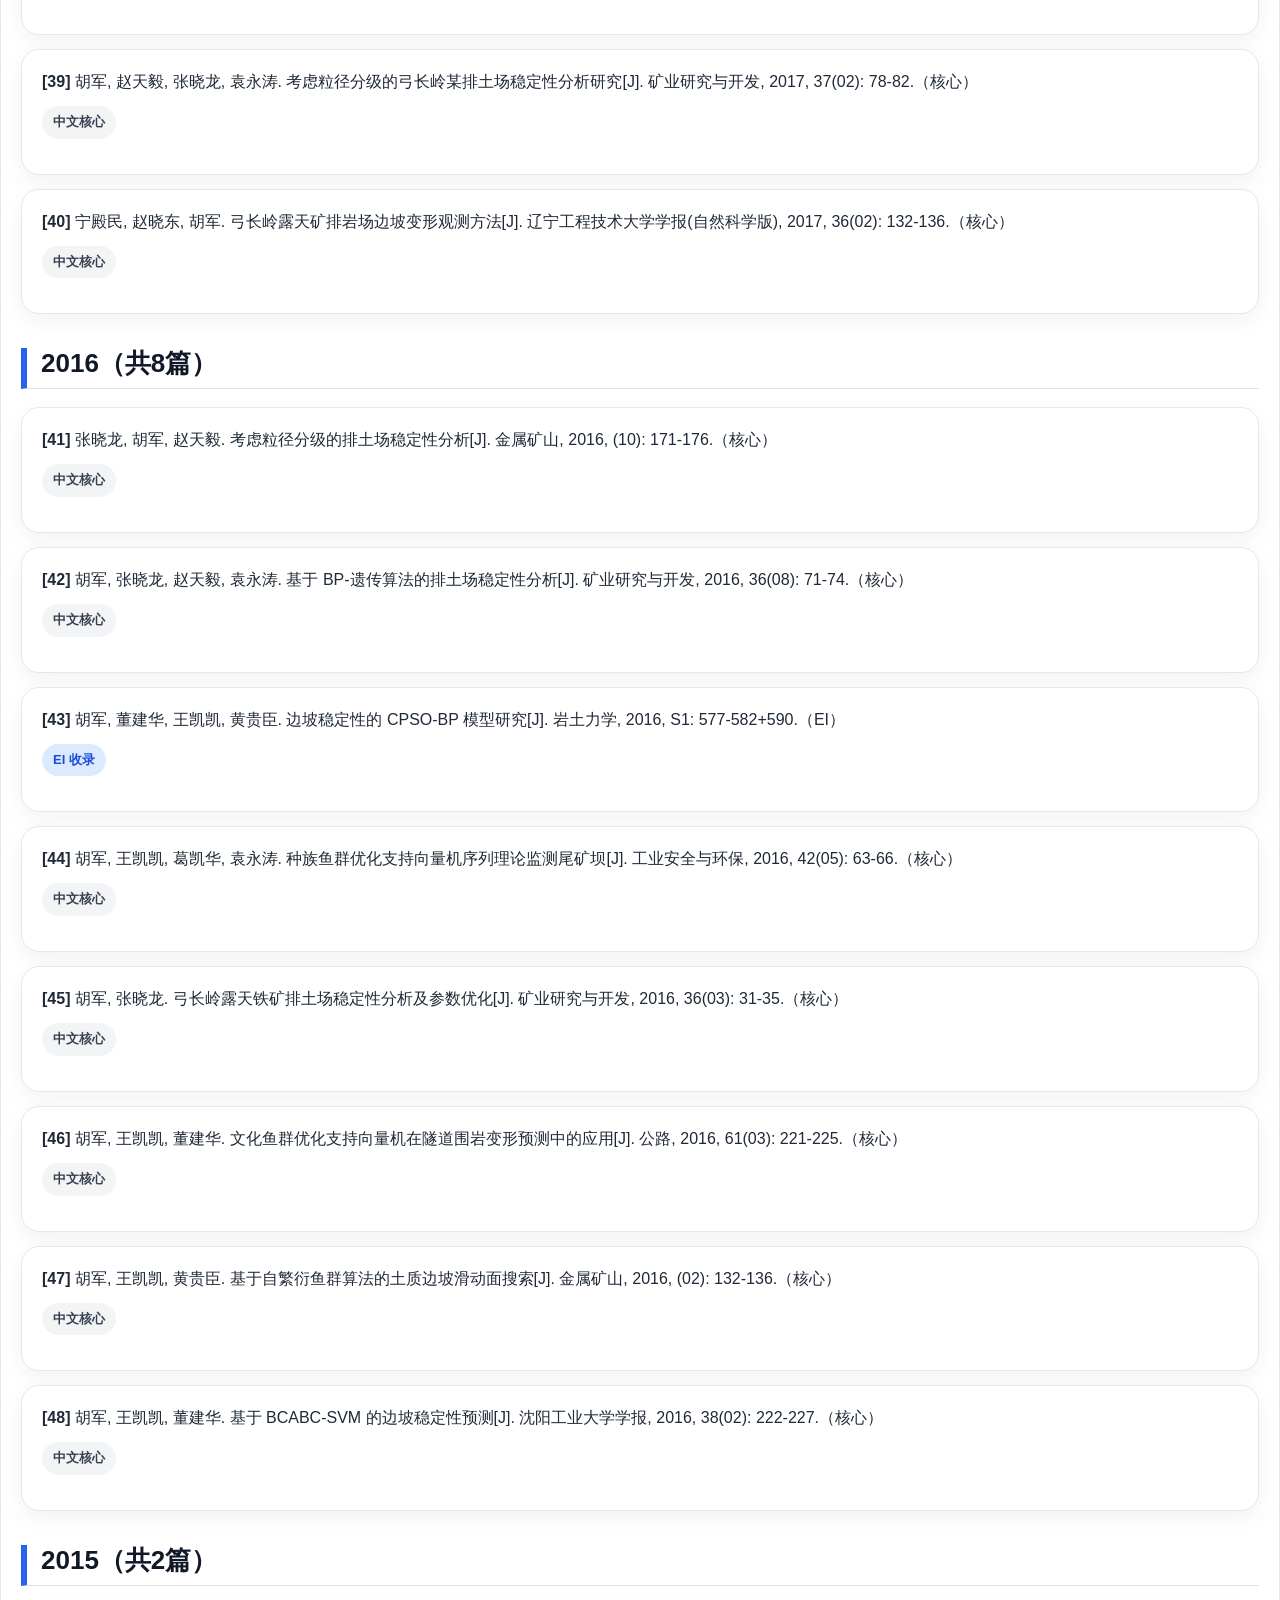
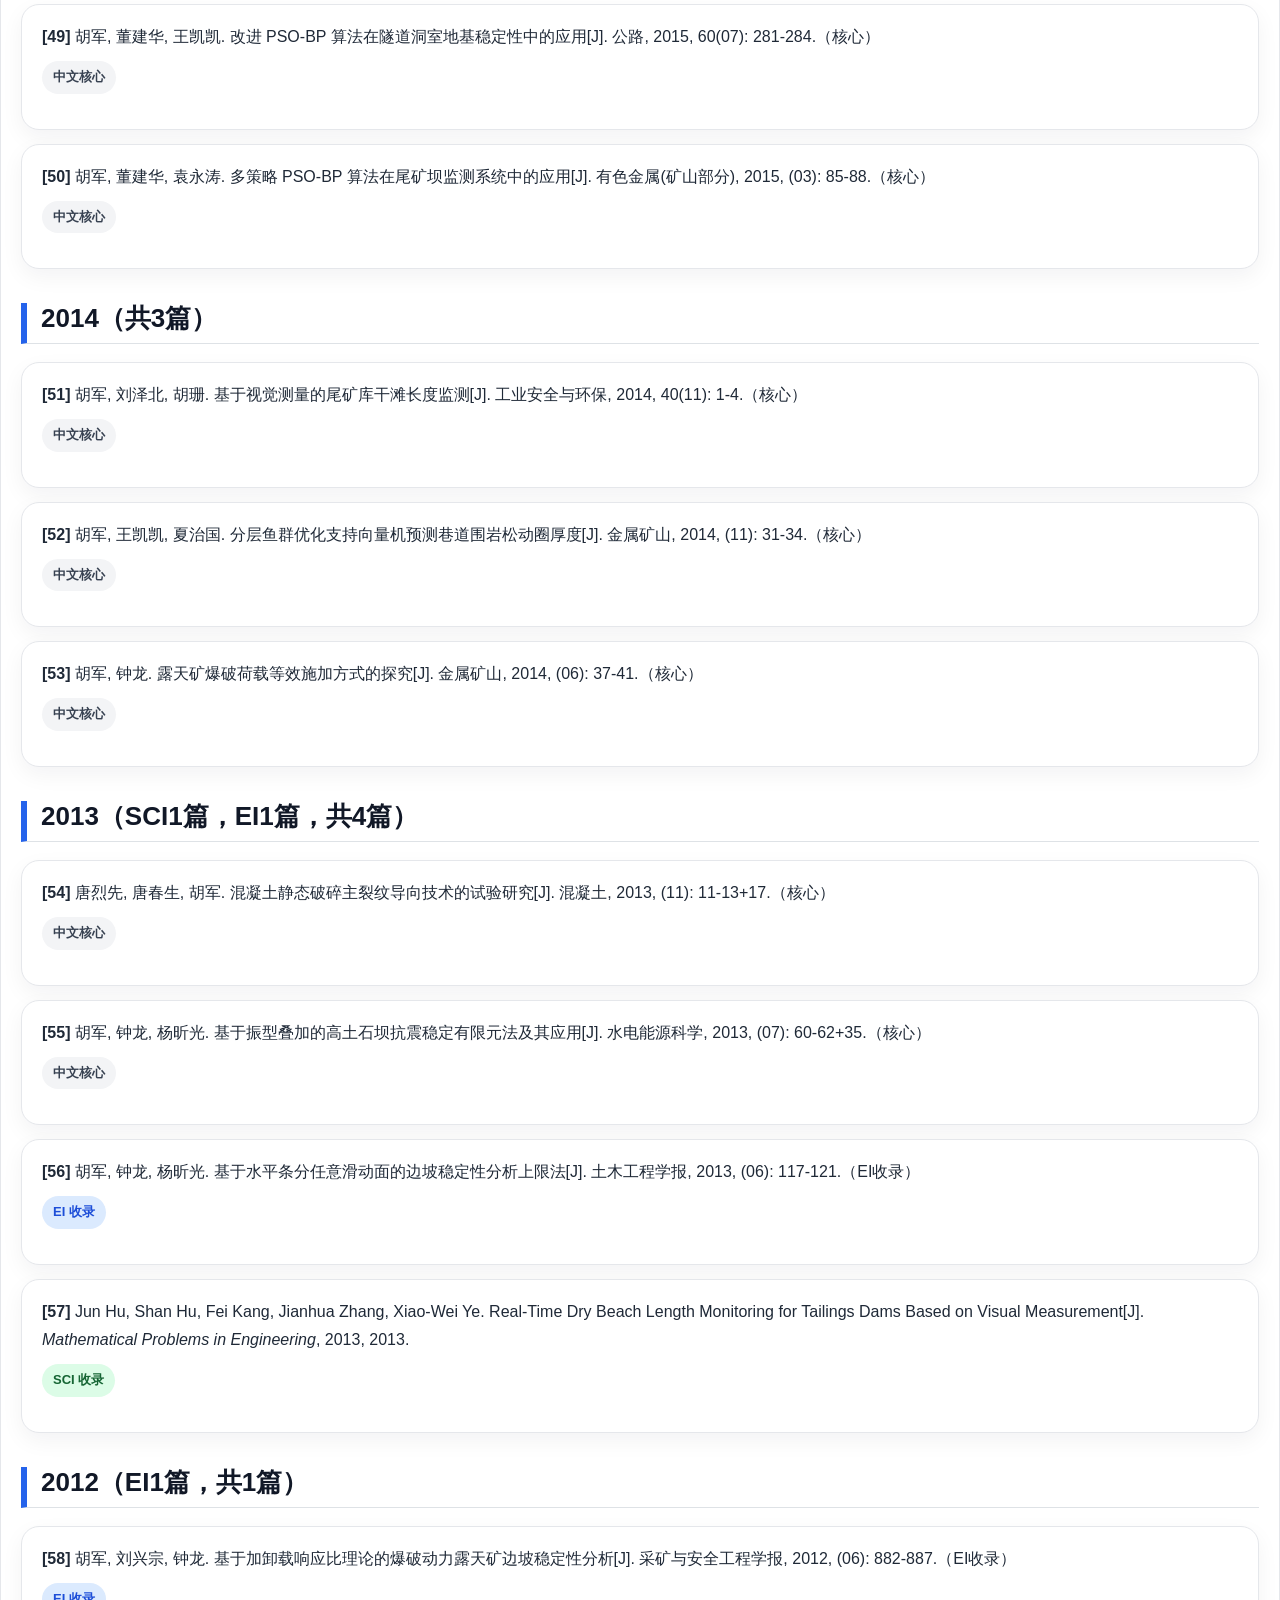
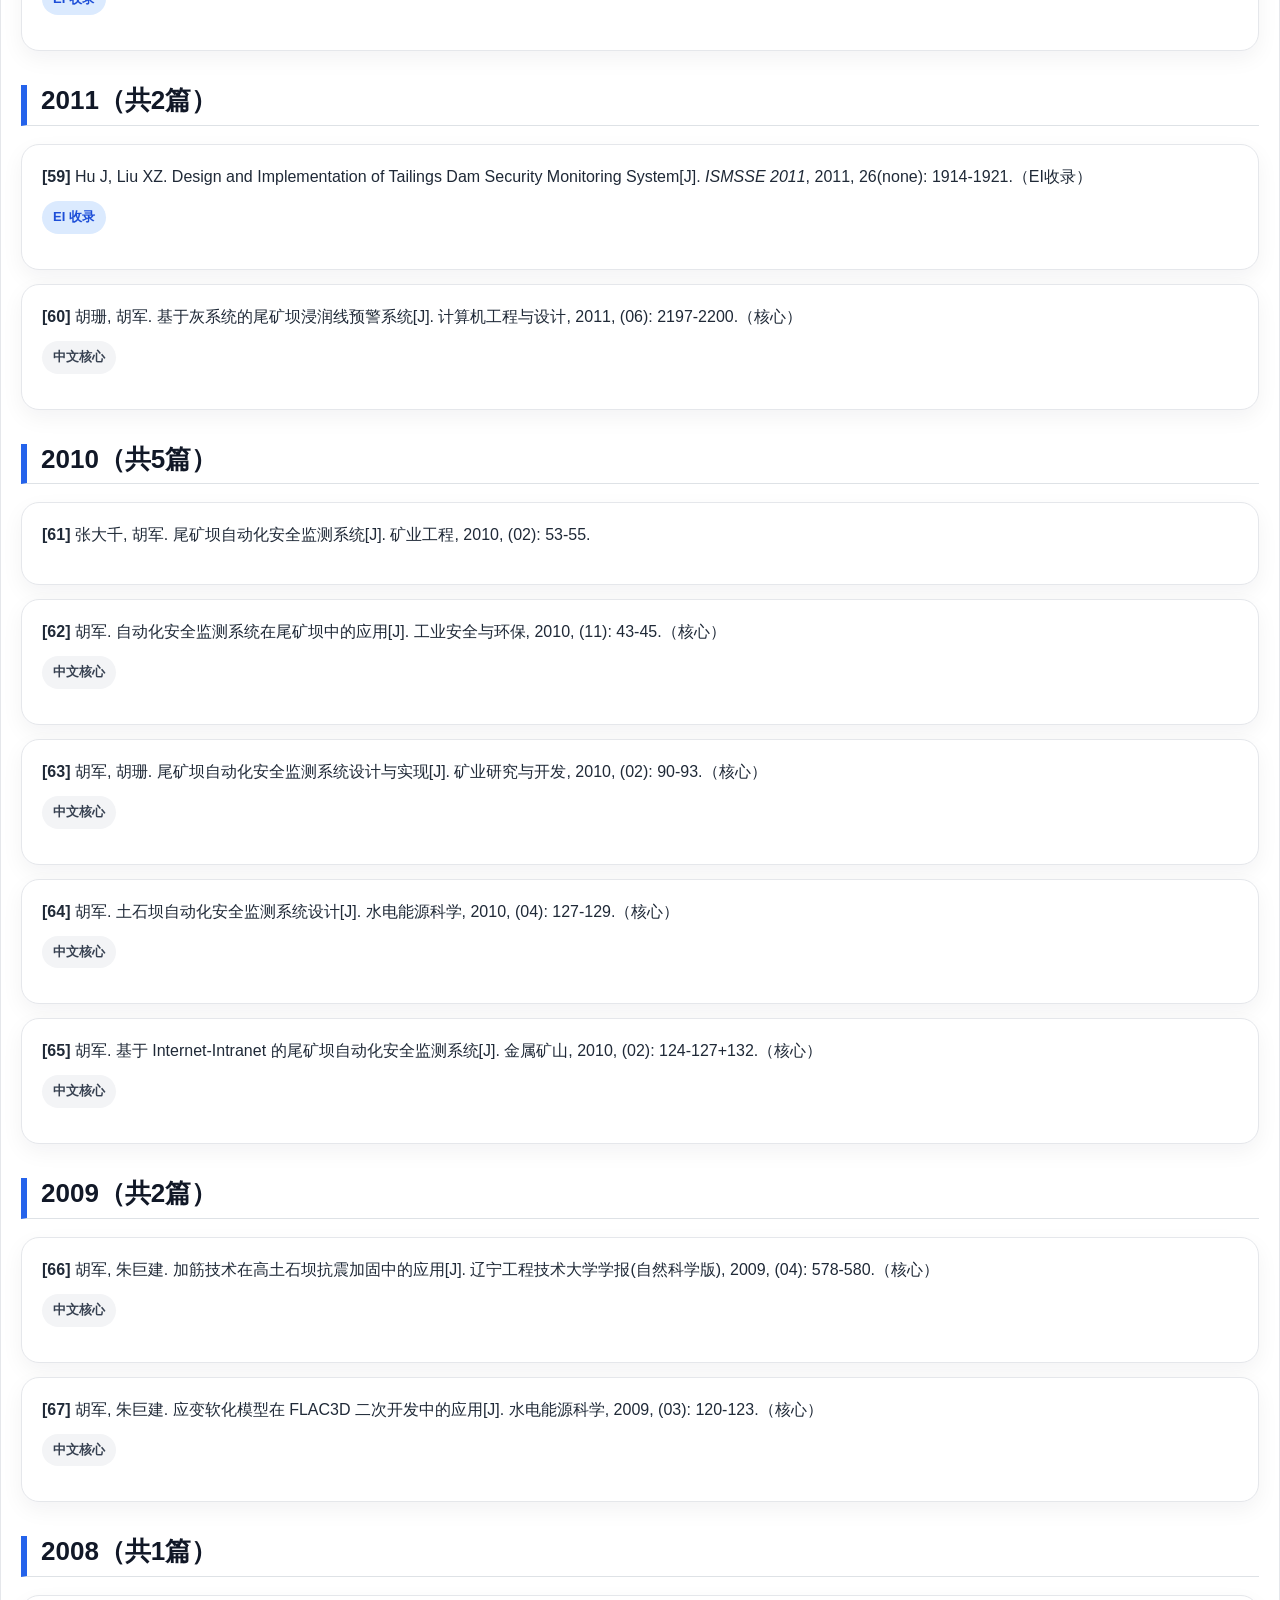
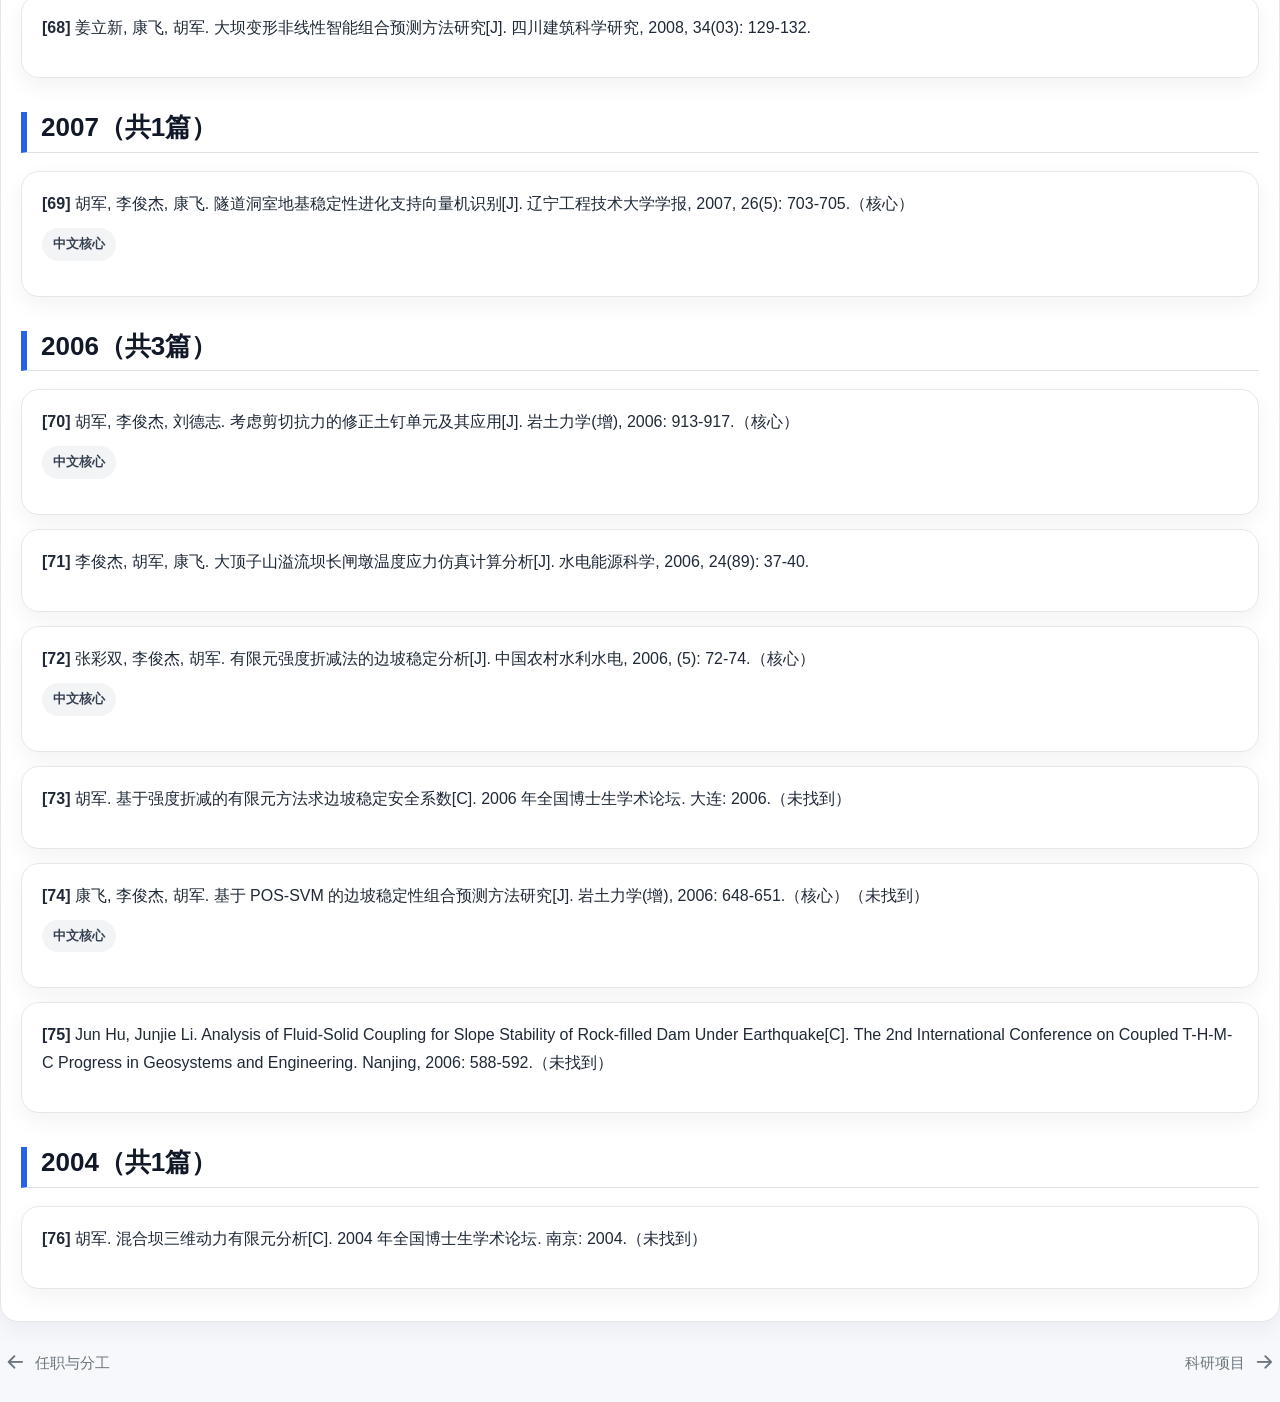
==== commit 8a5893f5: "update" ====
--- a/docs/publications.html
+++ b/docs/publications.html
@@ -200,16 +200,47 @@
 </div>
 </section>
 <section id="共2篇" class="level2">
-<h2 class="anchored" data-anchor-id="共2篇">2025（共2篇）</h2>
+<h2 class="anchored" data-anchor-id="共2篇">2026（共2篇）</h2>
+<div class="paper-card">
+<p><strong>[1]</strong> Xu, R.; Li, Z.; Hu, J.; Zhang, X.; Yang, B.; Xia, Z.; Gao, H.; Hu, S.; Wu, J. DSTAF-Net : Dynamic snake token-attention fusion network for remote sensing road extraction. <em>Expert Systems with Applications </em>, doi: 10.1016/j.eswa.2026.132500.（中科院1区）<br> <span class="paper-label orange">第三作者</span> <span class="paper-label orange">中科院一区</span></p>
+<div class="paper-card">
+<p><strong>[2]</strong> FTransMamba: A multi-stage fusion transformer and mamba modeling for multimodal remote sensing scene understanding .<br> <span class="paper-label orange">通讯作者</span> <span class="paper-label orange">中科院一区</span></p>
+</div>
+<div class="paper-card">
+<p><strong>[3]</strong> S2FNet: Spectral-Spatial Fusion Network for Robust Classification of High-Resolution Remote Sensing Imagery .<br> <span class="paper-label orange">第三作者</span> <span class="paper-label orange">中科院四区</span></p>
+</div>
+<div class="paper-card">
+<p><strong>[4]</strong> HDC-Net:A multimodal remote sensing semantic segmentation network with hierarchical dual-stream fusion and cross-token interaction .<br> <span class="paper-label orange">第三作者</span> <span class="paper-label orange">中科院一区</span></p>
+</div>
+</div>
+<div class="paper-card">
+<p><strong>[5]</strong> CDF-YOLO: An Object Detection Method for Steel Strip Defects .<br> <span class="paper-label orange">第三作者</span> <span class="paper-label orange">中科院四区</span></p>
+</div>
+</section></section></main></div>
+<div class="paper-card">
+<p><strong>[5]</strong> DSCSNet: Dynamic Spatial Selective Model for Remote Sensing Image Semantic Segmentation .<br> <span class="paper-label orange">第三作者</span> <span class="paper-label orange">中科院四区</span></p>
+</div>
+
+
+
+<section id="共2篇-1" class="level2">
+<h2 data-anchor-id="共2篇-1">2025（共2篇）</h2>
 <div class="paper-card">
 <p><strong>[1]</strong> Zhengpeng Li, Jun Hu, Kunyang Wu, et al.&nbsp;Comprehensive Attribute Difference Attention Network for Remote Sensing Image Semantic Understanding[J]. <em>IEEE Transactions on Geoscience and Remote Sensing</em>, doi: 10.1109/TGRS.2024.3516501.（中科院1区）<br> <span class="paper-label orange">通讯作者</span> <span class="paper-label orange">中科院一区</span></p>
 </div>
 <div class="paper-card">
-<p><strong>[2]</strong> FTransMamba: A multi-stage fusion transformer and mamba modeling for multimodal remote sensing scene understanding .<br> <span class="paper-label orange">通讯作者</span> <span class="paper-label orange">中科院一区</span></p>
-</div>
-</section>
+<p><strong>[2]</strong> Zhengpeng Li; Jun Hu; Bin Yang; Kunyang Wu; Jiansheng Wu. MNDAF-Net: Multiscale Neighborhood Decoupling and Attribute-Focused Fusion for Dual-Temporal Remote Sensing Image Scene Change Detection Network <em>IEEE Transactions on Geoscience and Remote Sensing</em>（中科院1区）<br> <span class="paper-label orange">第二作者</span> <span class="paper-label orange">中科院一区</span></p>
+<div class="paper-card">
+<p><strong>[3]</strong> Li, Z.; Bai, Y.; Hu, J.; Yang, B.; Liu, X.; Jiansheng Wu. Multiple Object Tracking for Complex Motion Patterns <em>Engineering Letters</em>（中科院1区）<br> <span class="paper-label orange">第三作者</span> <span class="paper-label orange">中科院四区</span></p>
+</div>
+<div class="paper-card">
+<p><strong>[4]</strong> Zhao, Z.; Li, S.; Li, Z.; Li, K.; Wu, J. Multi-target opinion words extraction <em>Applied Intelligence</em><br> <span class="paper-label orange">通讯作者</span> <span class="paper-label orange">中科院四区</span></p>
+</div>
+<div class="paper-card">
+<p><strong>[5]</strong> Cong Hu; Zhengpeng Li; Jun Hu; Kunyang Wu; Bin Yang; Jiansheng Wu; Yuanyuan Zhang Medical Image Segmentation Model for Complex Boundary Features: Large Kernel Deformable Convolution and Gated Feature Preservation<em>Expert Systems with Applications</em><br> <span class="paper-label orange">第三作者</span> <span class="paper-label orange">中科院一区</span></p>
+</div>
 <section id="共12篇" class="level2">
-<h2 class="anchored" data-anchor-id="共12篇">2024（共12篇）</h2>
+<h2 data-anchor-id="共12篇">2024（共12篇）</h2>
 <div class="paper-card">
 <p><strong>[3]</strong> Jun Hu, Hukun Wang, Zhiguo Xia, Bing Chen, Qingheng Gu, Xinrong Wang, Jinpeng Cao, Xu Liu. Mechanical properties and acoustic emission characteristics of two dissimilar layers of rock-like specimens with prefabricated parallel fissures[J]. <em>Geomechanics and Geophysics for Geo-Energy and Geo-Resources</em>, 2024, 10(1): 19.（中科院2区）<br> <span class="paper-label">中科院二区</span></p>
 </div>
@@ -248,7 +279,7 @@
 </div>
 </section>
 <section id="共7篇" class="level2">
-<h2 class="anchored" data-anchor-id="共7篇">2022（共7篇）</h2>
+<h2 data-anchor-id="共7篇">2022（共7篇）</h2>
 <div class="paper-card">
 <p><strong>[15]</strong> 赵允坤, 胡军, 栾长庆, 张瀚斗. 基于 IPSO-ELM 模型的尾矿坝稳定性分析[J]. 中国矿业, 2022, 31(03): 61-66.（核心）<br> <span class="paper-label gray">中文核心</span></p>
 </div>
@@ -272,7 +303,7 @@
 </div>
 </section>
 <section id="共4篇" class="level2">
-<h2 class="anchored" data-anchor-id="共4篇">2021（共4篇）</h2>
+<h2 data-anchor-id="共4篇">2021（共4篇）</h2>
 <div class="paper-card">
 <p><strong>[22]</strong> 邱俊博, 胡军. 基于 ELM 的尾矿坝浸润线预测[J]. 有色金属工程, 2021, 11(02): 103-109.（核心）<br> <span class="paper-label gray">中文核心</span></p>
 </div>
@@ -290,19 +321,19 @@
 </div>
 </section>
 <section id="共1篇" class="level2">
-<h2 class="anchored" data-anchor-id="共1篇">2020（共1篇）</h2>
+<h2 data-anchor-id="共1篇">2020（共1篇）</h2>
 <div class="paper-card">
 <p><strong>[27]</strong> 胡珊, 胡军, 鹿玲. 基于交比不变的尾矿库干滩长度测量[J]. 现代电子技术, 2020, 43(06): 47-50+56.（核心）<br> <span class="paper-label gray">中文核心</span></p>
 </div>
 </section>
 <section id="共1篇-1" class="level2">
-<h2 class="anchored" data-anchor-id="共1篇-1">2019（共1篇）</h2>
+<h2 data-anchor-id="共1篇-1">2019（共1篇）</h2>
 <div class="paper-card">
 <p><strong>[28]</strong> 胡军, 常雄伸. 基于 IPSO-SVM 对尾矿坝变形预测的研究[J]. 工业安全与环保, 2019, 45(09): 15-18+62.</p>
 </div>
 </section>
-<section id="共2篇-1" class="level2">
-<h2 class="anchored" data-anchor-id="共2篇-1">2018（共2篇）</h2>
+<section id="共2篇-2" class="level2">
+<h2 data-anchor-id="共2篇-2">2018（共2篇）</h2>
 <div class="paper-card">
 <p><strong>[29]</strong> 陈一鸣, 由爽, 胡军. 瞬态卸荷效应下岩爆损伤度判别[J]. 矿业研究与开发, 2018, 38(09): 26-30.（核心）<br> <span class="paper-label gray">中文核心</span></p>
 </div>
@@ -311,7 +342,7 @@
 </div>
 </section>
 <section id="共10篇" class="level2">
-<h2 class="anchored" data-anchor-id="共10篇">2017（共10篇）</h2>
+<h2 data-anchor-id="共10篇">2017（共10篇）</h2>
 <div class="paper-card">
 <p><strong>[31]</strong> 曹进海, 胡军. 地震荷载下尾矿坝加固措施研究[J]. 矿业研究与开发, 2017, 37(10): 76-81.（核心）<br> <span class="paper-label gray">中文核心</span></p>
 </div>
@@ -344,7 +375,7 @@
 </div>
 </section>
 <section id="共8篇" class="level2">
-<h2 class="anchored" data-anchor-id="共8篇">2016（共8篇）</h2>
+<h2 data-anchor-id="共8篇">2016（共8篇）</h2>
 <div class="paper-card">
 <p><strong>[41]</strong> 张晓龙, 胡军, 赵天毅. 考虑粒径分级的排土场稳定性分析[J]. 金属矿山, 2016, (10): 171-176.（核心）<br> <span class="paper-label gray">中文核心</span></p>
 </div>
@@ -370,8 +401,8 @@
 <p><strong>[48]</strong> 胡军, 王凯凯, 董建华. 基于 BCABC-SVM 的边坡稳定性预测[J]. 沈阳工业大学学报, 2016, 38(02): 222-227.（核心）<br> <span class="paper-label gray">中文核心</span></p>
 </div>
 </section>
-<section id="共2篇-2" class="level2">
-<h2 class="anchored" data-anchor-id="共2篇-2">2015（共2篇）</h2>
+<section id="共2篇-3" class="level2">
+<h2 data-anchor-id="共2篇-3">2015（共2篇）</h2>
 <div class="paper-card">
 <p><strong>[49]</strong> 胡军, 董建华, 王凯凯. 改进 PSO-BP 算法在隧道洞室地基稳定性中的应用[J]. 公路, 2015, 60(07): 281-284.（核心）<br> <span class="paper-label gray">中文核心</span></p>
 </div>
@@ -380,7 +411,7 @@
 </div>
 </section>
 <section id="共3篇" class="level2">
-<h2 class="anchored" data-anchor-id="共3篇">2014（共3篇）</h2>
+<h2 data-anchor-id="共3篇">2014（共3篇）</h2>
 <div class="paper-card">
 <p><strong>[51]</strong> 胡军, 刘泽北, 胡珊. 基于视觉测量的尾矿库干滩长度监测[J]. 工业安全与环保, 2014, 40(11): 1-4.（核心）<br> <span class="paper-label gray">中文核心</span></p>
 </div>
@@ -392,7 +423,7 @@
 </div>
 </section>
 <section id="sci1篇ei1篇共4篇" class="level2">
-<h2 class="anchored" data-anchor-id="sci1篇ei1篇共4篇">2013（SCI1篇，EI1篇，共4篇）</h2>
+<h2 data-anchor-id="sci1篇ei1篇共4篇">2013（SCI1篇，EI1篇，共4篇）</h2>
 <div class="paper-card">
 <p><strong>[54]</strong> 唐烈先, 唐春生, 胡军. 混凝土静态破碎主裂纹导向技术的试验研究[J]. 混凝土, 2013, (11): 11-13+17.（核心）<br> <span class="paper-label gray">中文核心</span></p>
 </div>
@@ -407,13 +438,13 @@
 </div>
 </section>
 <section id="ei1篇共1篇" class="level2">
-<h2 class="anchored" data-anchor-id="ei1篇共1篇">2012（EI1篇，共1篇）</h2>
+<h2 data-anchor-id="ei1篇共1篇">2012（EI1篇，共1篇）</h2>
 <div class="paper-card">
 <p><strong>[58]</strong> 胡军, 刘兴宗, 钟龙. 基于加卸载响应比理论的爆破动力露天矿边坡稳定性分析[J]. 采矿与安全工程学报, 2012, (06): 882-887.（EI收录）<br> <span class="paper-label blue">EI 收录</span></p>
 </div>
 </section>
-<section id="共2篇-3" class="level2">
-<h2 class="anchored" data-anchor-id="共2篇-3">2011（共2篇）</h2>
+<section id="共2篇-4" class="level2">
+<h2 data-anchor-id="共2篇-4">2011（共2篇）</h2>
 <div class="paper-card">
 <p><strong>[59]</strong> Hu J, Liu XZ. Design and Implementation of Tailings Dam Security Monitoring System[J]. <em>ISMSSE 2011</em>, 2011, 26(none): 1914-1921.（EI收录）<br> <span class="paper-label blue">EI 收录</span></p>
 </div>
@@ -422,7 +453,7 @@
 </div>
 </section>
 <section id="共5篇" class="level2">
-<h2 class="anchored" data-anchor-id="共5篇">2010（共5篇）</h2>
+<h2 data-anchor-id="共5篇">2010（共5篇）</h2>
 <div class="paper-card">
 <p><strong>[61]</strong> 张大千, 胡军. 尾矿坝自动化安全监测系统[J]. 矿业工程, 2010, (02): 53-55.</p>
 </div>
@@ -439,8 +470,8 @@
 <p><strong>[65]</strong> 胡军. 基于 Internet-Intranet 的尾矿坝自动化安全监测系统[J]. 金属矿山, 2010, (02): 124-127+132.（核心）<br> <span class="paper-label gray">中文核心</span></p>
 </div>
 </section>
-<section id="共2篇-4" class="level2">
-<h2 class="anchored" data-anchor-id="共2篇-4">2009（共2篇）</h2>
+<section id="共2篇-5" class="level2">
+<h2 data-anchor-id="共2篇-5">2009（共2篇）</h2>
 <div class="paper-card">
 <p><strong>[66]</strong> 胡军, 朱巨建. 加筋技术在高土石坝抗震加固中的应用[J]. 辽宁工程技术大学学报(自然科学版), 2009, (04): 578-580.（核心）<br> <span class="paper-label gray">中文核心</span></p>
 </div>
@@ -449,19 +480,19 @@
 </div>
 </section>
 <section id="共1篇-2" class="level2">
-<h2 class="anchored" data-anchor-id="共1篇-2">2008（共1篇）</h2>
+<h2 data-anchor-id="共1篇-2">2008（共1篇）</h2>
 <div class="paper-card">
 <p><strong>[68]</strong> 姜立新, 康飞, 胡军. 大坝变形非线性智能组合预测方法研究[J]. 四川建筑科学研究, 2008, 34(03): 129-132.</p>
 </div>
 </section>
 <section id="共1篇-3" class="level2">
-<h2 class="anchored" data-anchor-id="共1篇-3">2007（共1篇）</h2>
+<h2 data-anchor-id="共1篇-3">2007（共1篇）</h2>
 <div class="paper-card">
 <p><strong>[69]</strong> 胡军, 李俊杰, 康飞. 隧道洞室地基稳定性进化支持向量机识别[J]. 辽宁工程技术大学学报, 2007, 26(5): 703-705.（核心）<br> <span class="paper-label gray">中文核心</span></p>
 </div>
 </section>
 <section id="共3篇-1" class="level2">
-<h2 class="anchored" data-anchor-id="共3篇-1">2006（共3篇）</h2>
+<h2 data-anchor-id="共3篇-1">2006（共3篇）</h2>
 <div class="paper-card">
 <p><strong>[70]</strong> 胡军, 李俊杰, 刘德志. 考虑剪切抗力的修正土钉单元及其应用[J]. 岩土力学(增), 2006: 913-917.（核心）<br> <span class="paper-label gray">中文核心</span></p>
 </div>
@@ -482,14 +513,15 @@
 </div>
 </section>
 <section id="共1篇-4" class="level2">
-<h2 class="anchored" data-anchor-id="共1篇-4">2004（共1篇）</h2>
+<h2 data-anchor-id="共1篇-4">2004（共1篇）</h2>
 <div class="paper-card">
 <p><strong>[76]</strong> 胡军. 混合坝三维动力有限元分析[C]. 2004 年全国博士生学术论坛. 南京: 2004.（未找到）</p>
 </div>
-</section></section></main></div>
-
-
-
+</section>
+</div>
+
+
+</section>
 
 
  <!-- /main -->
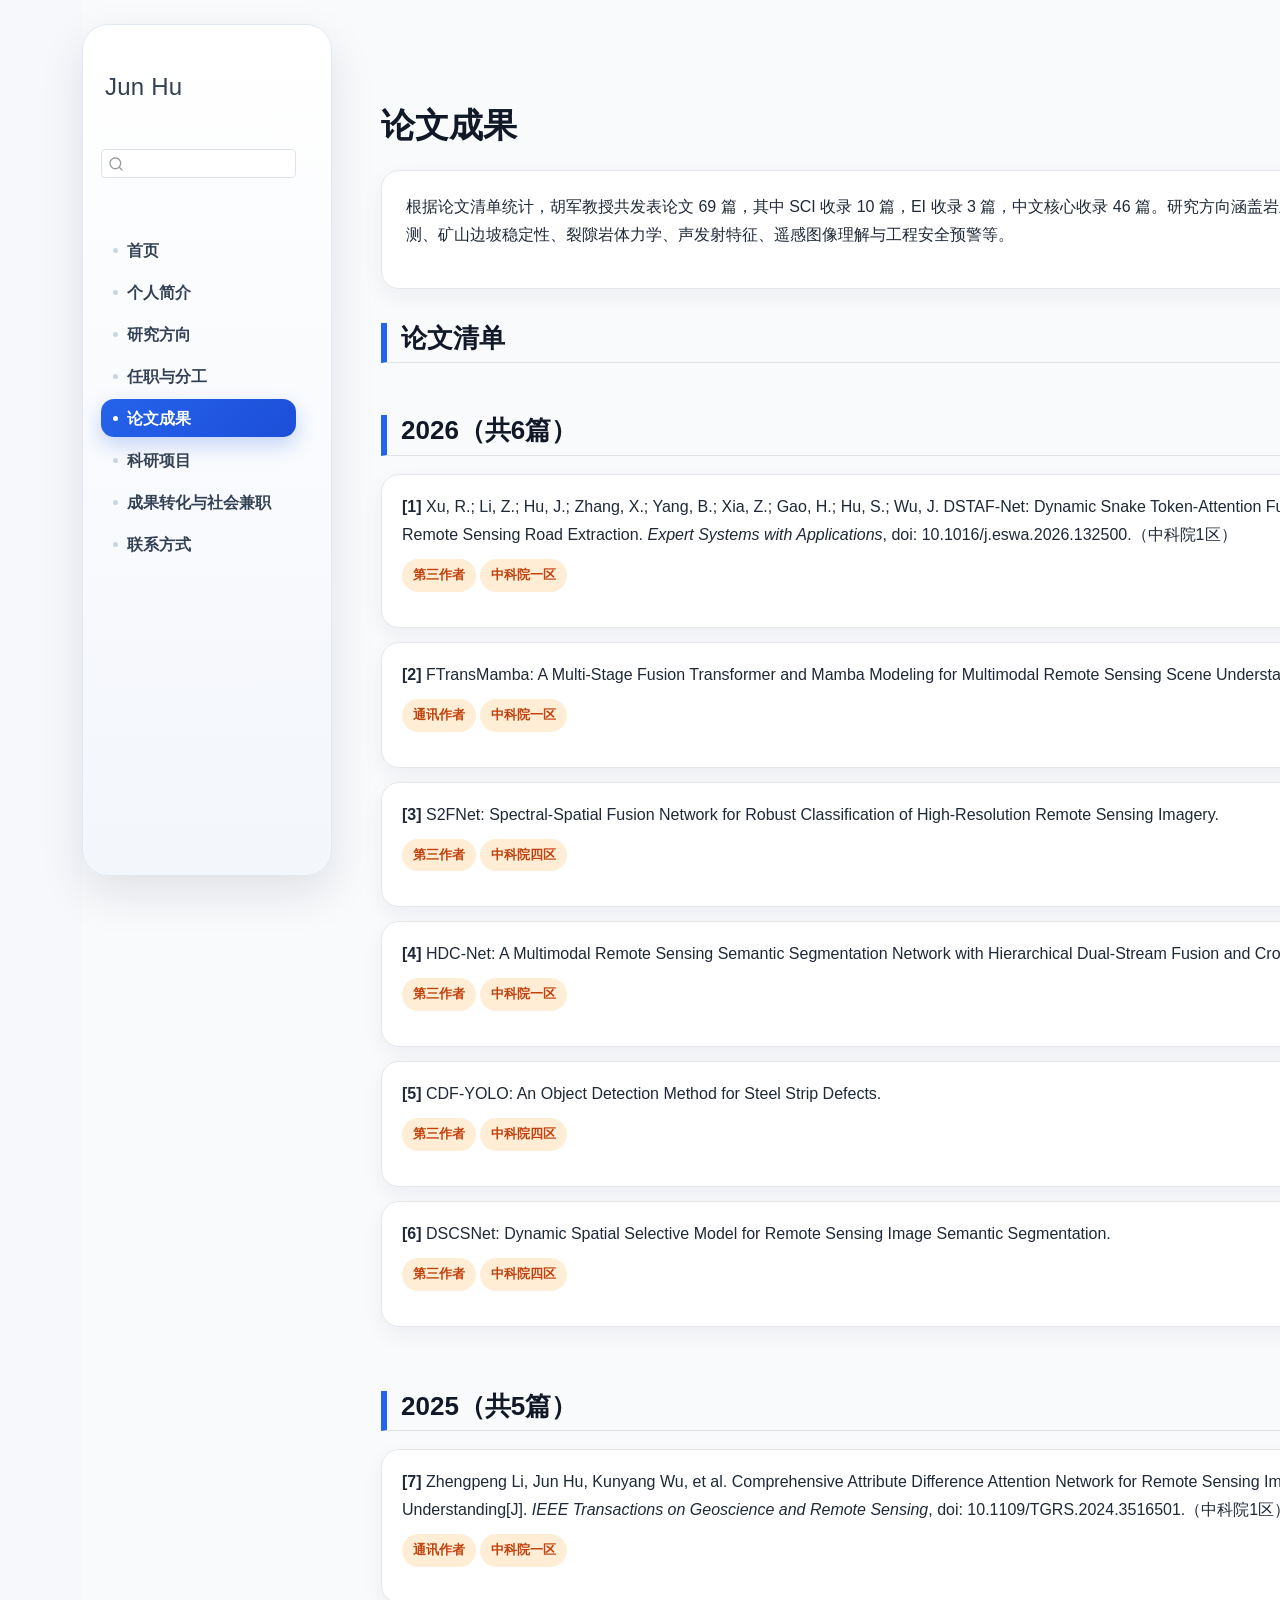
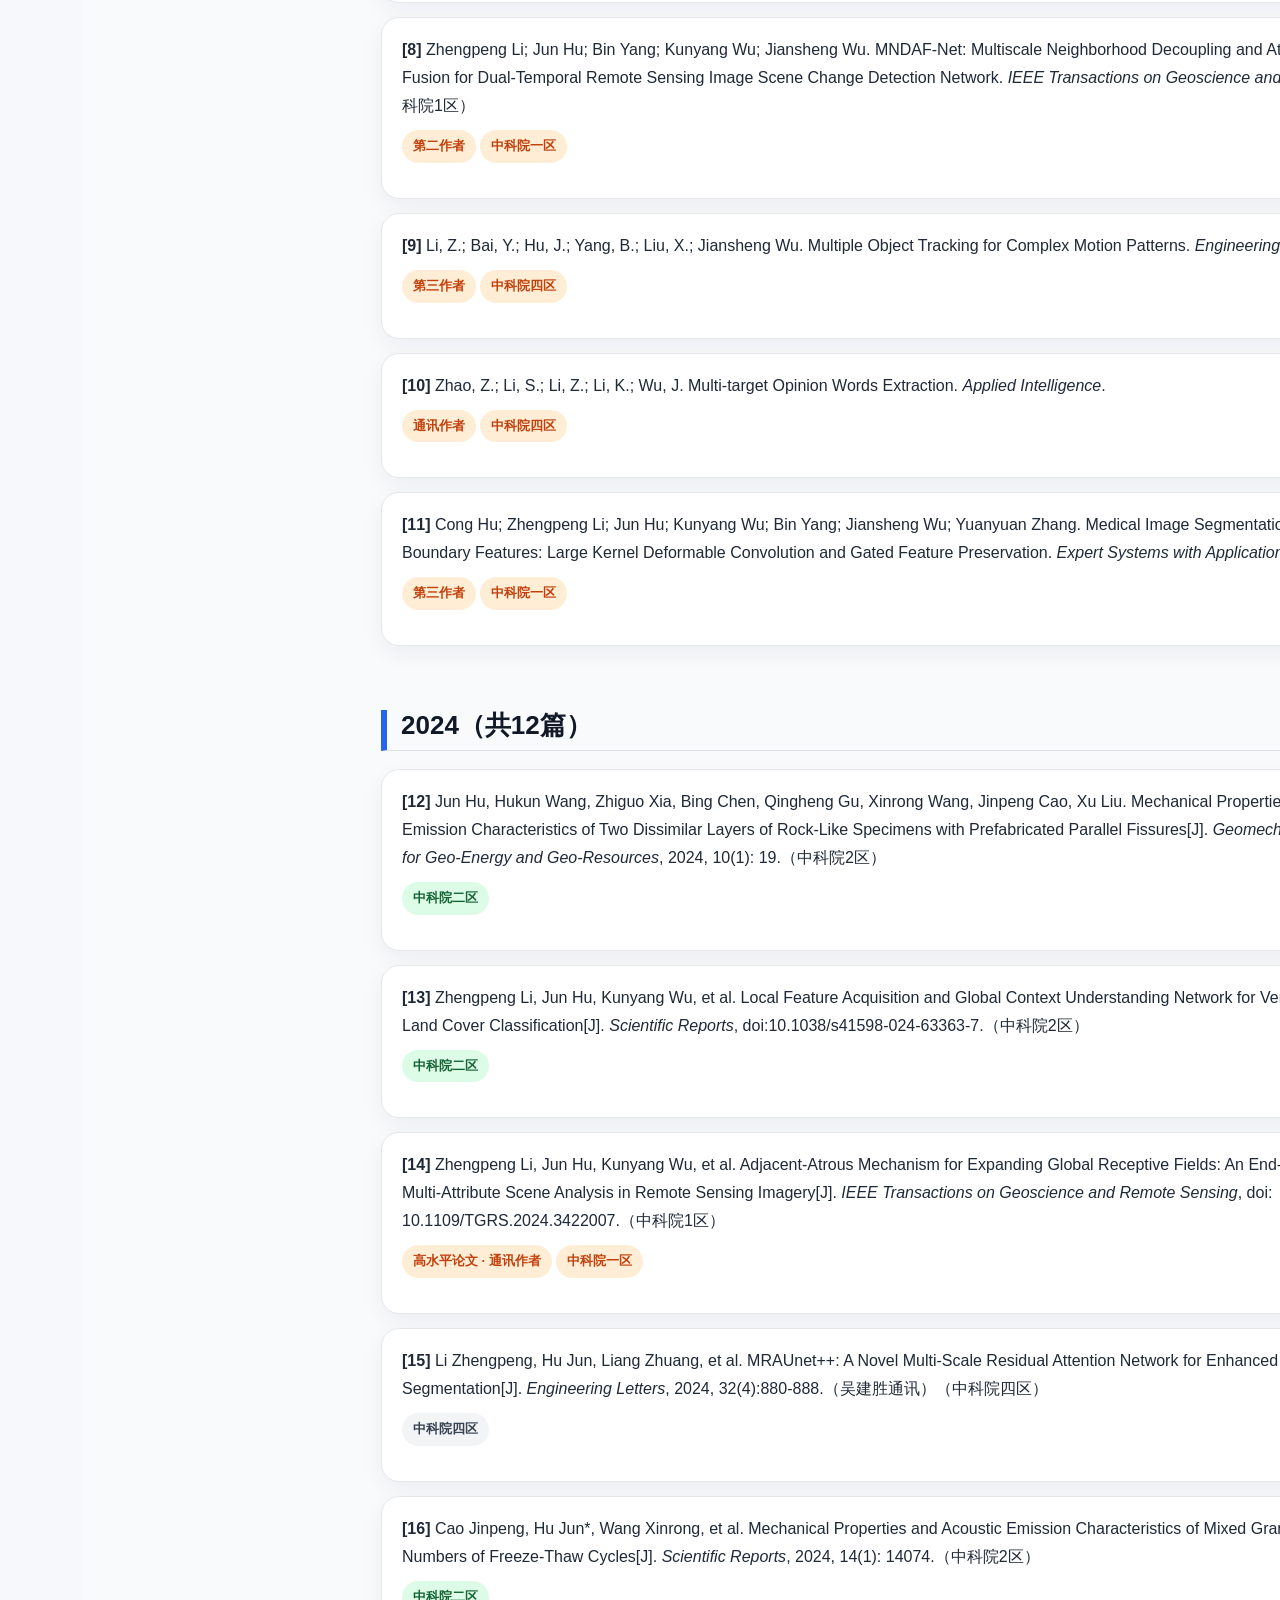
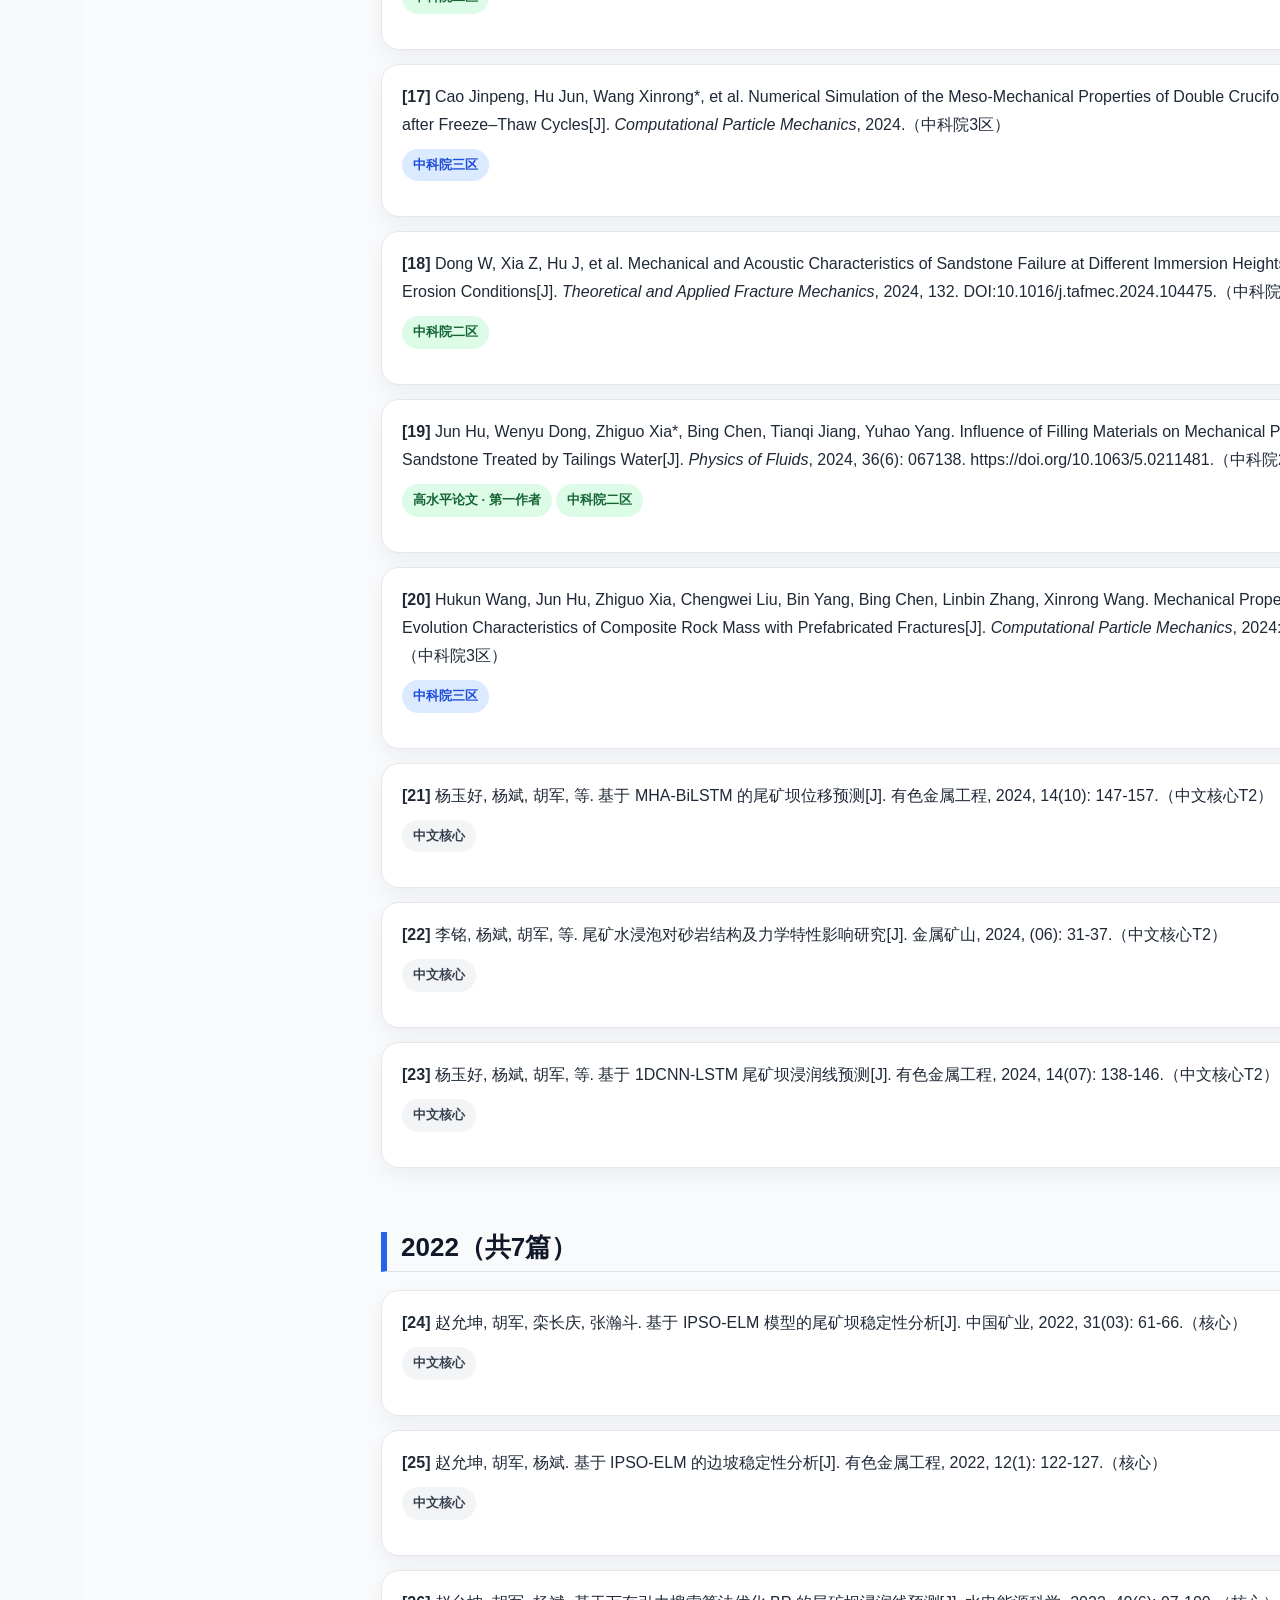
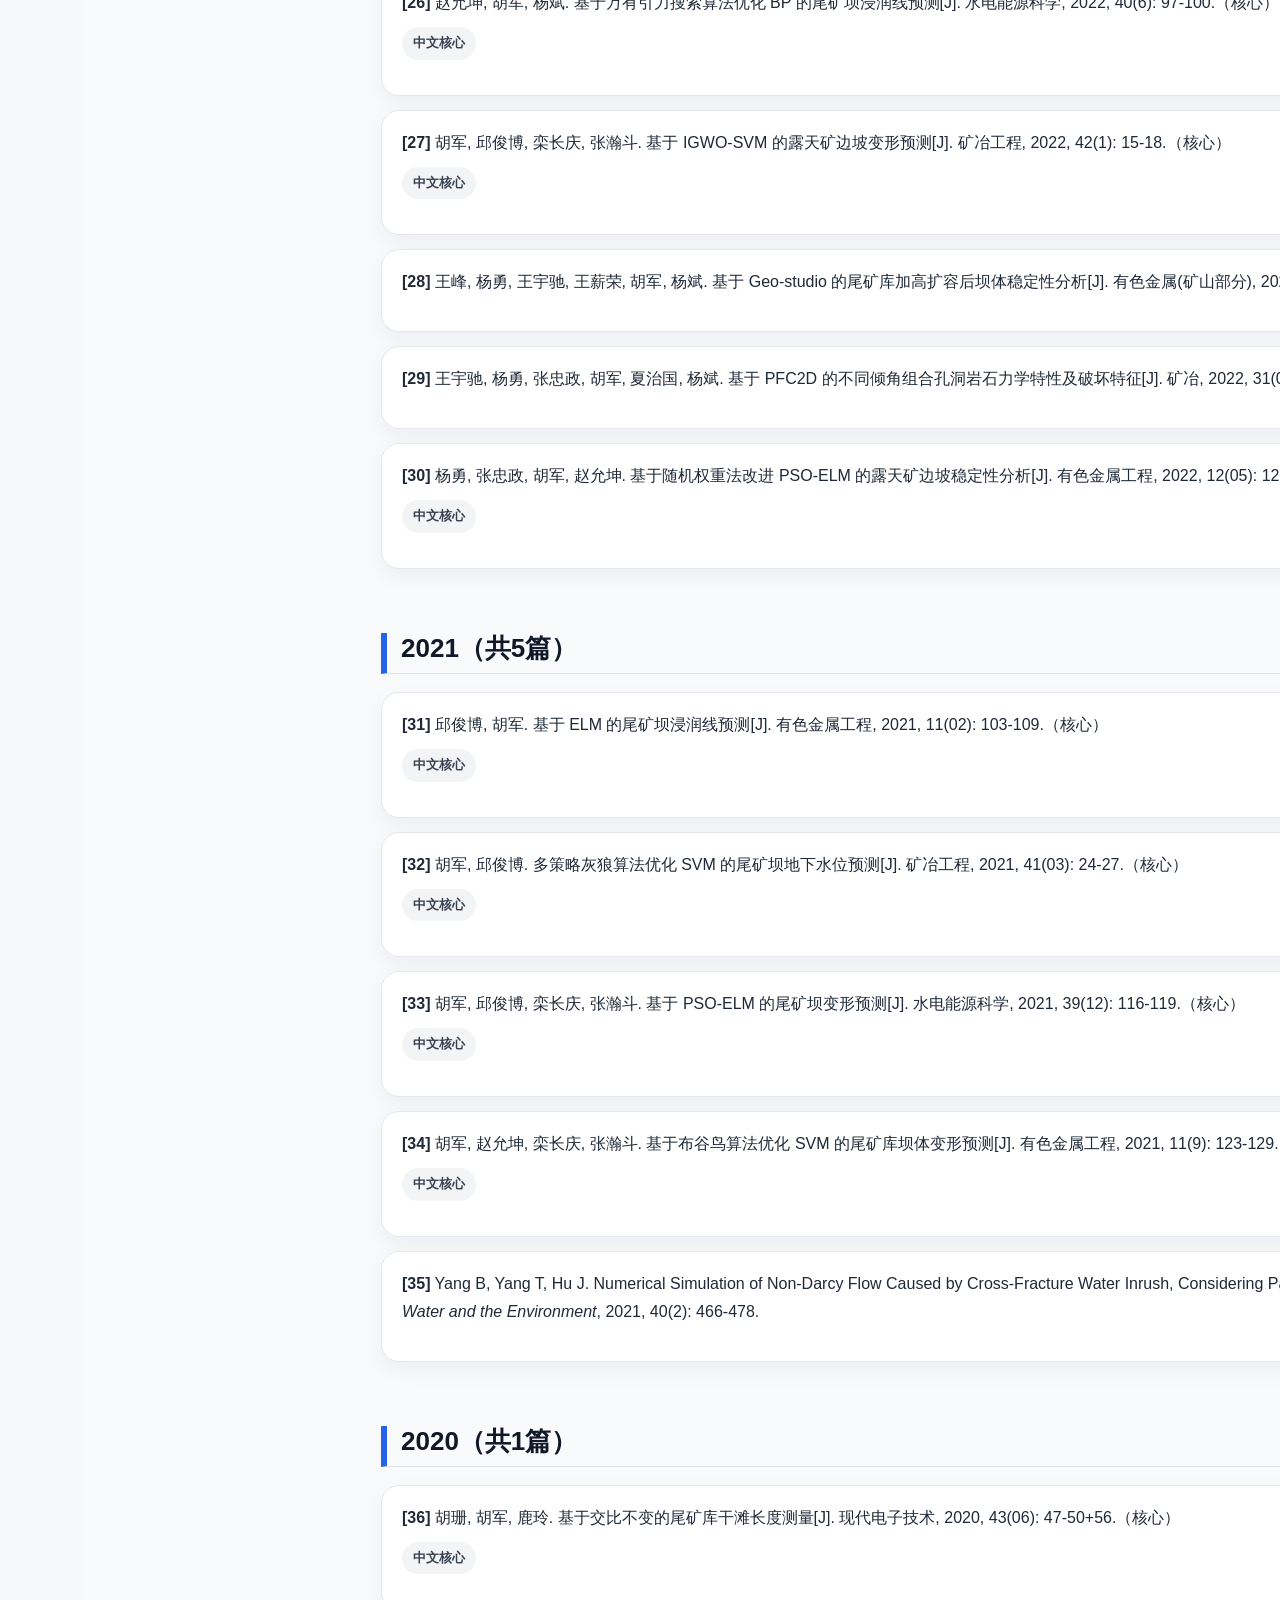
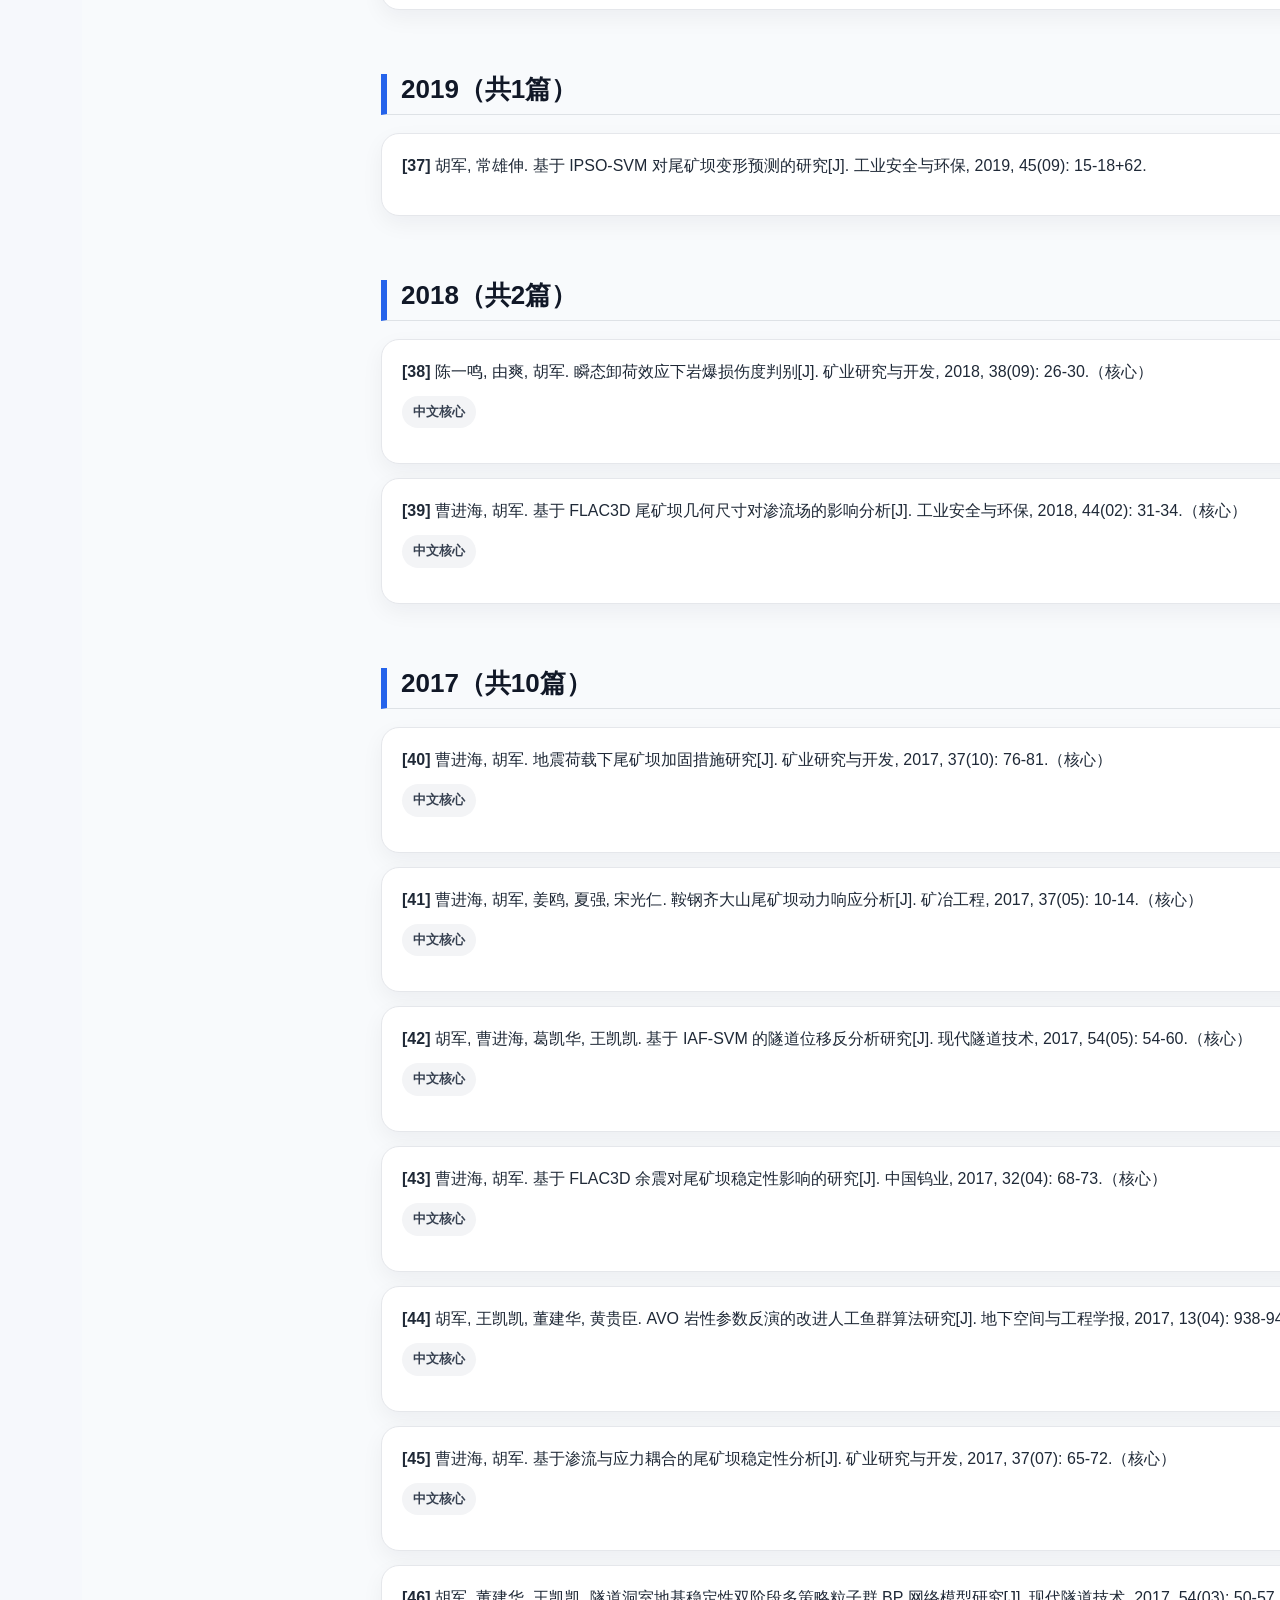
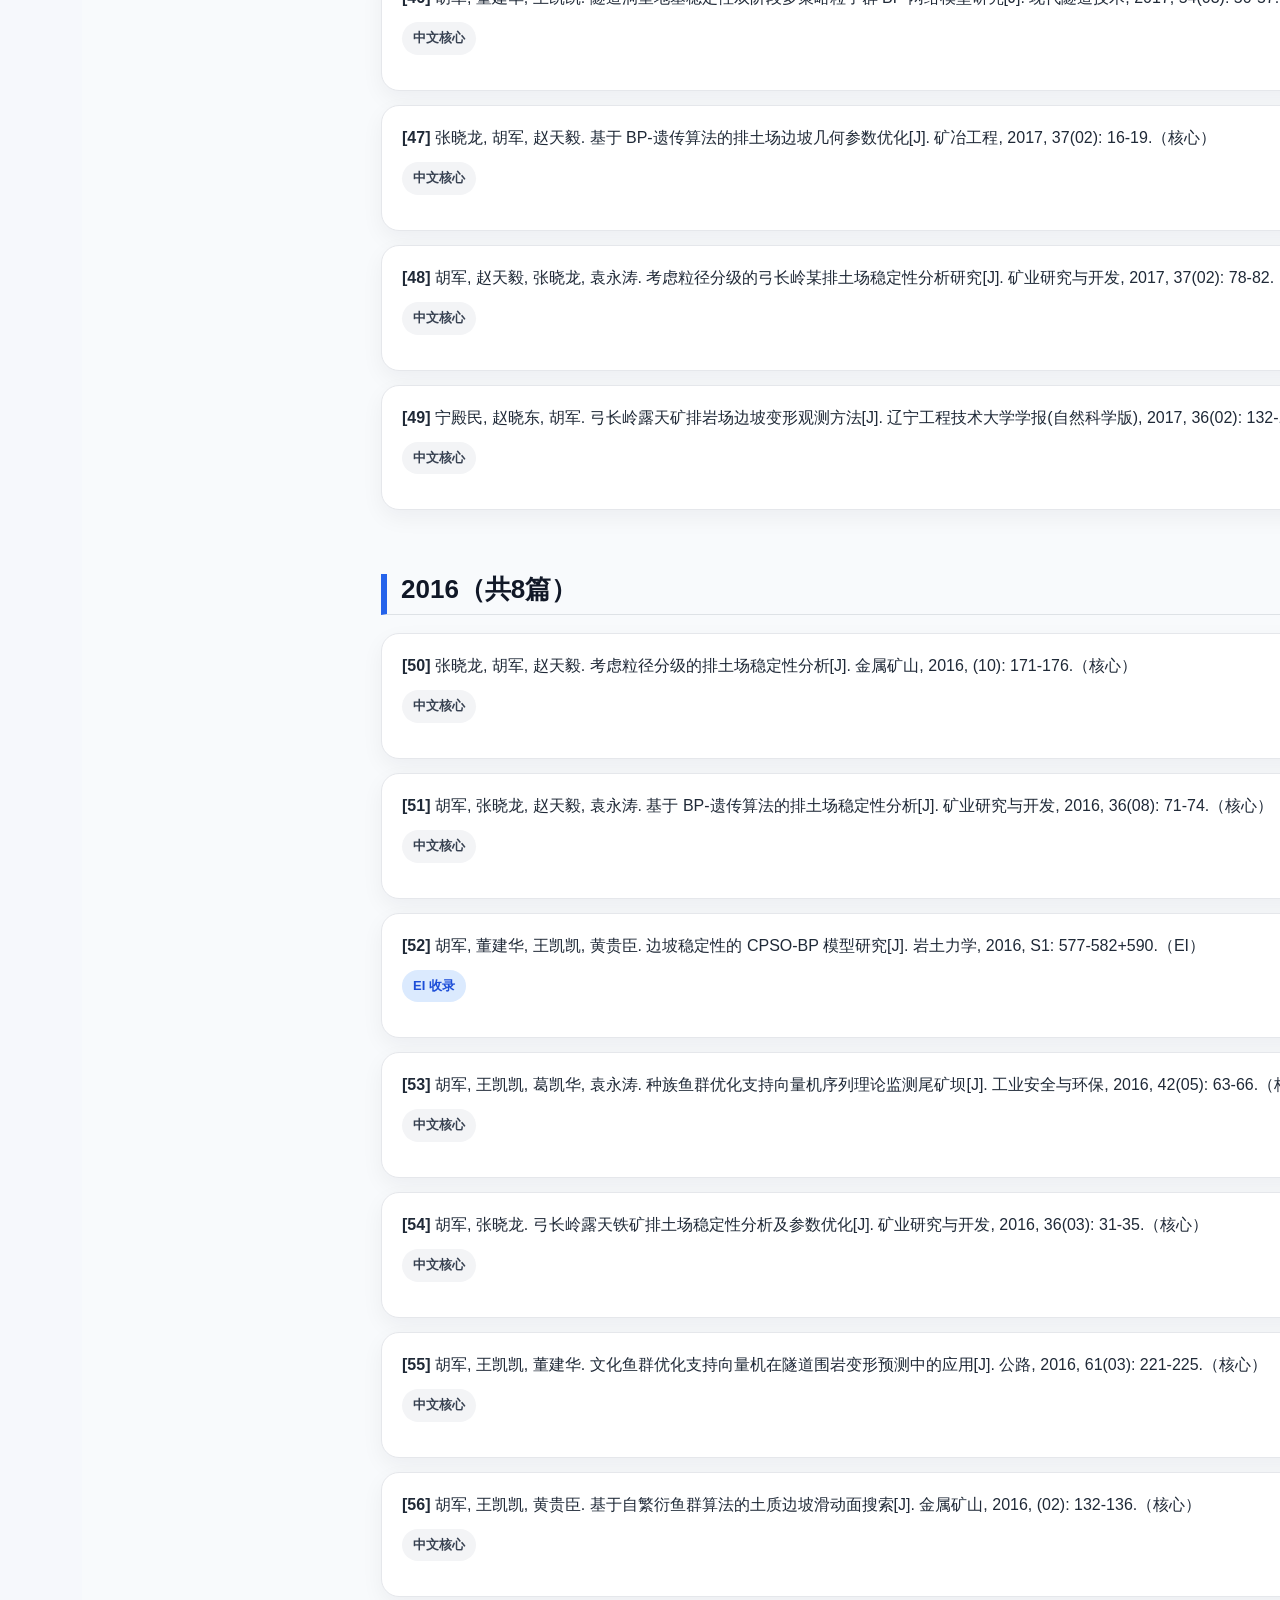
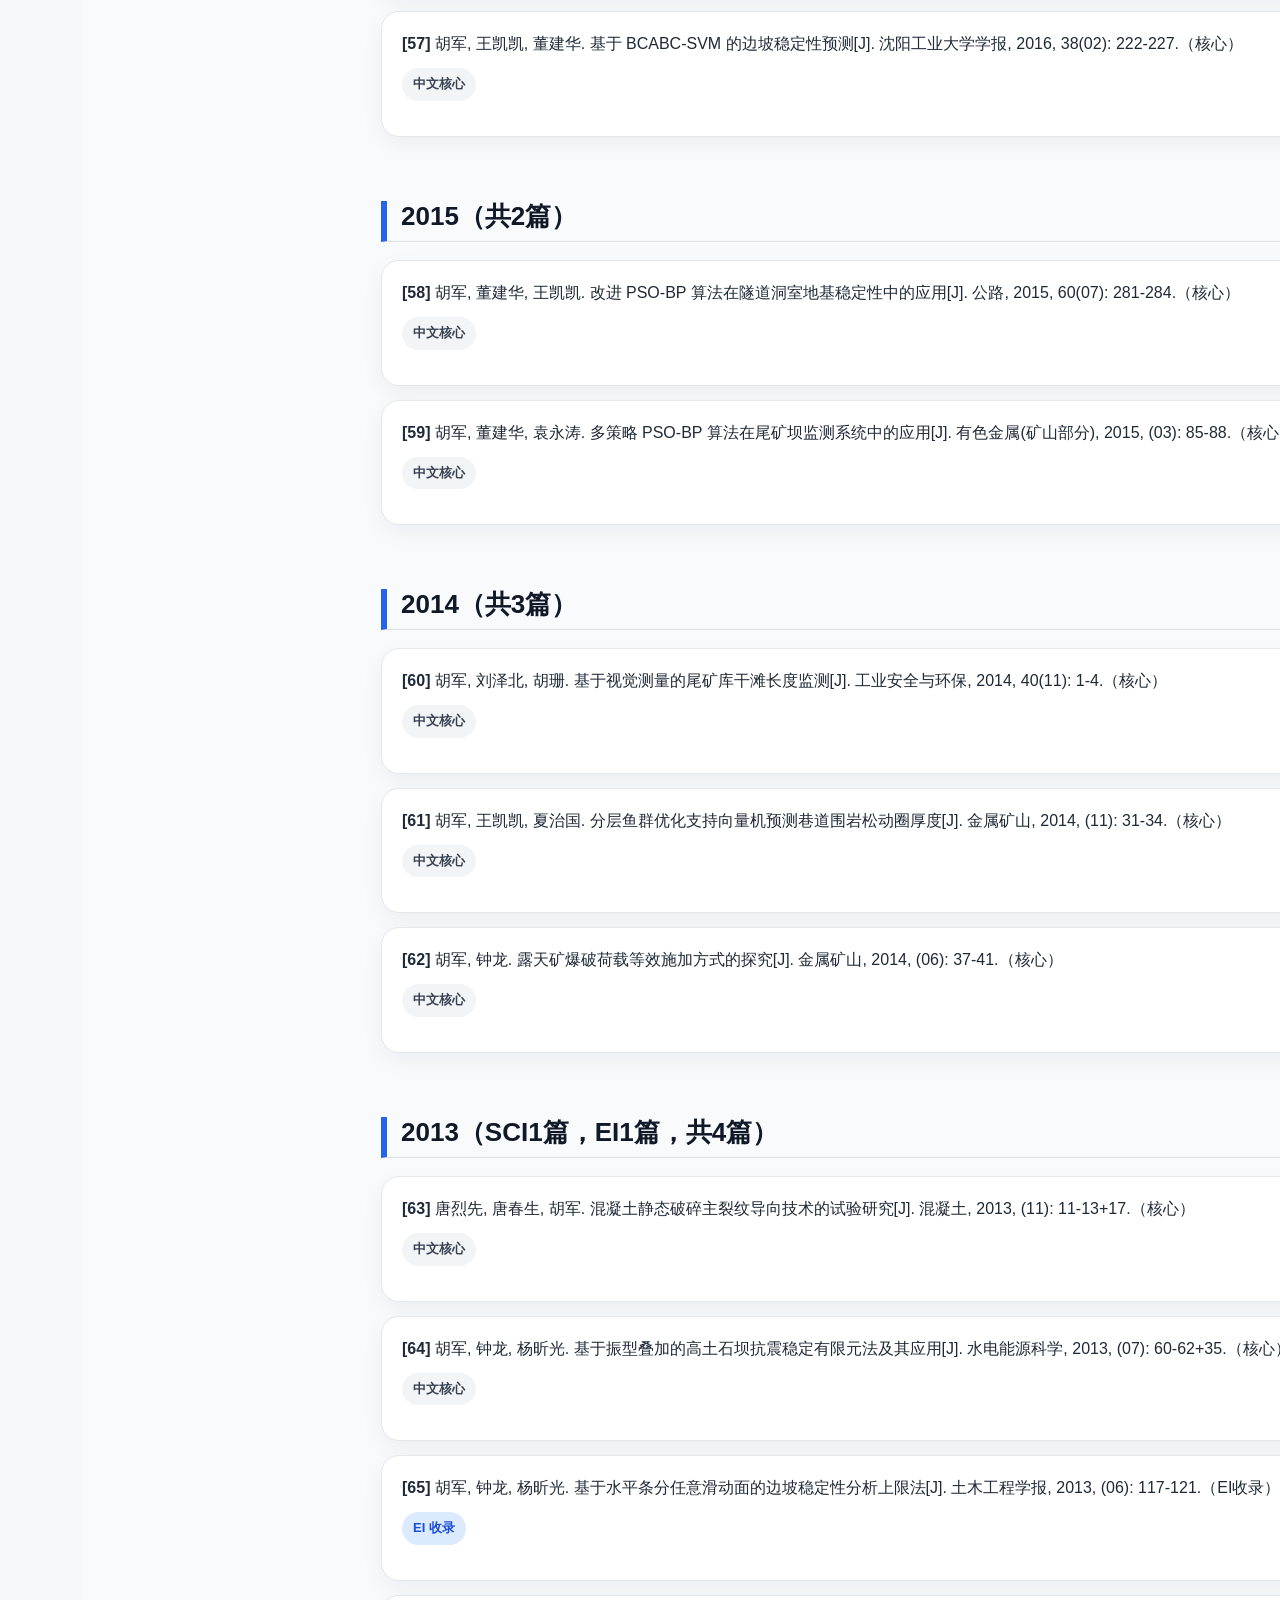
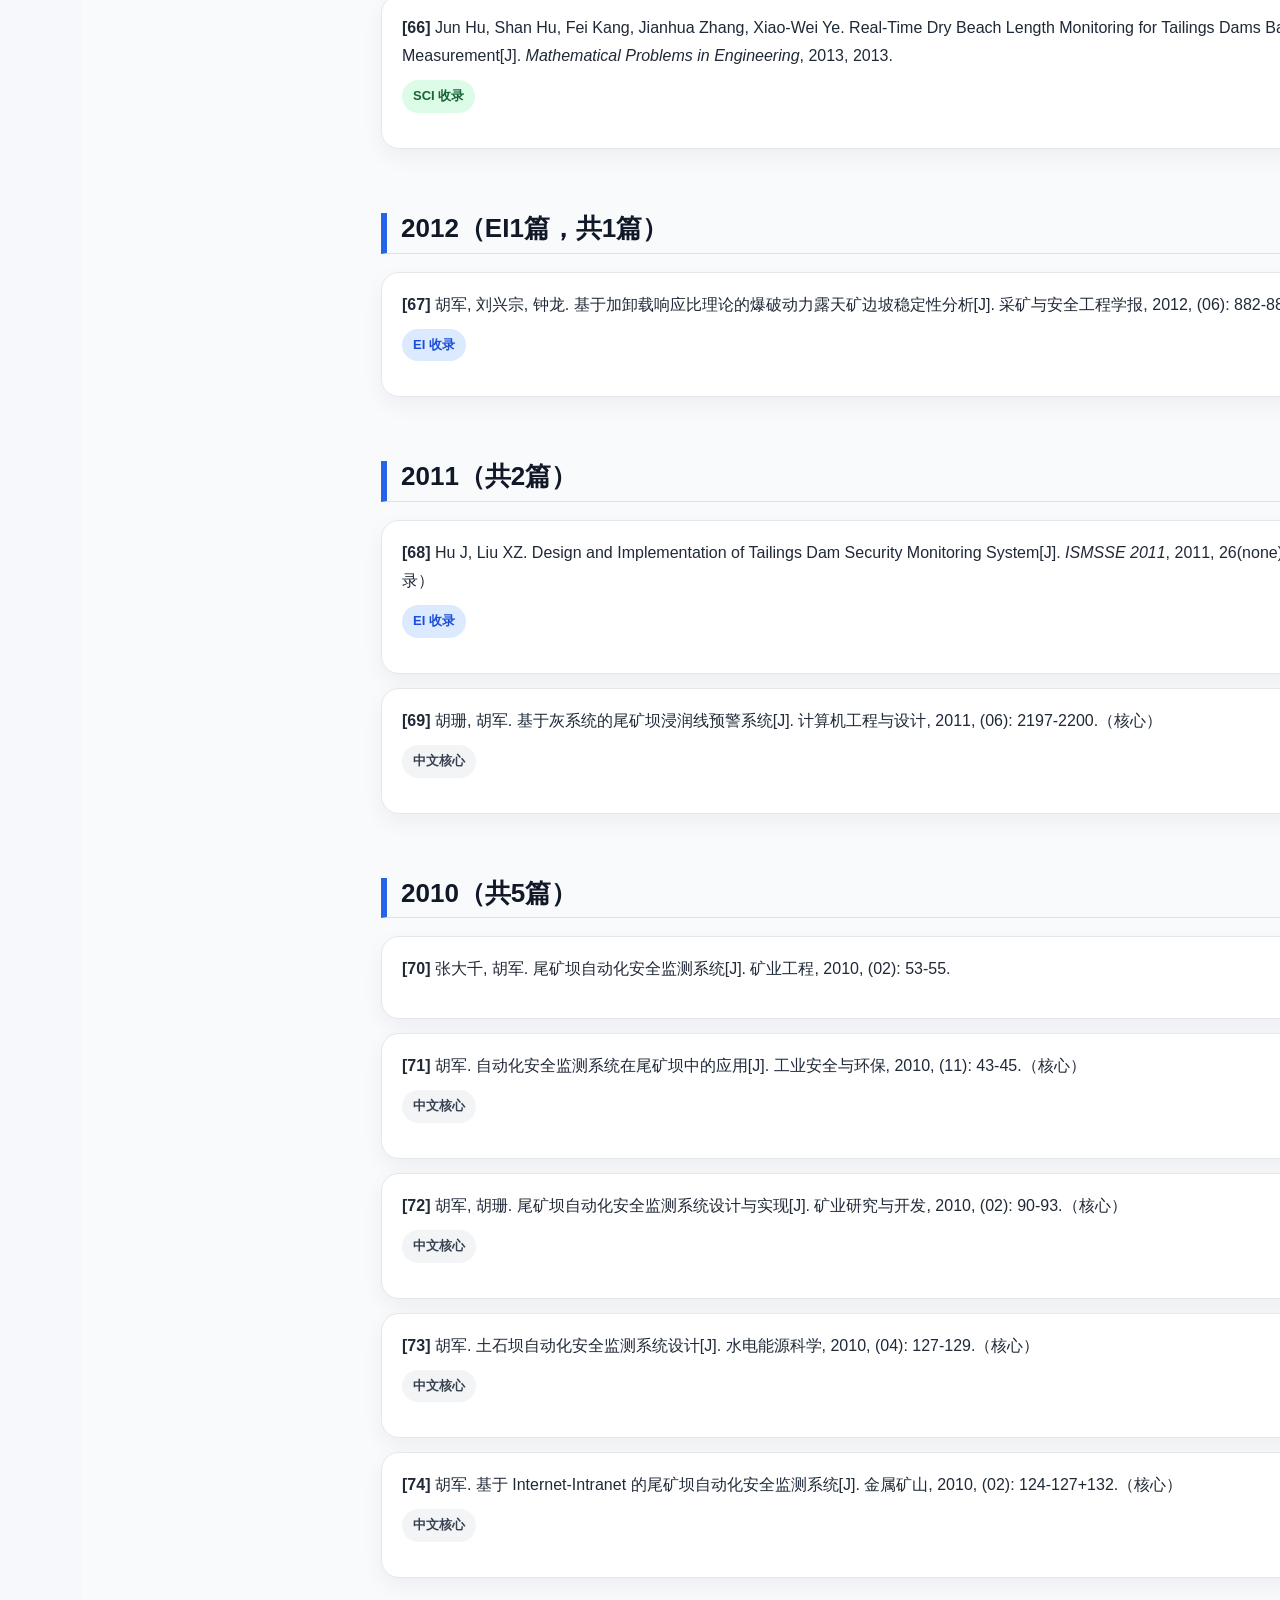
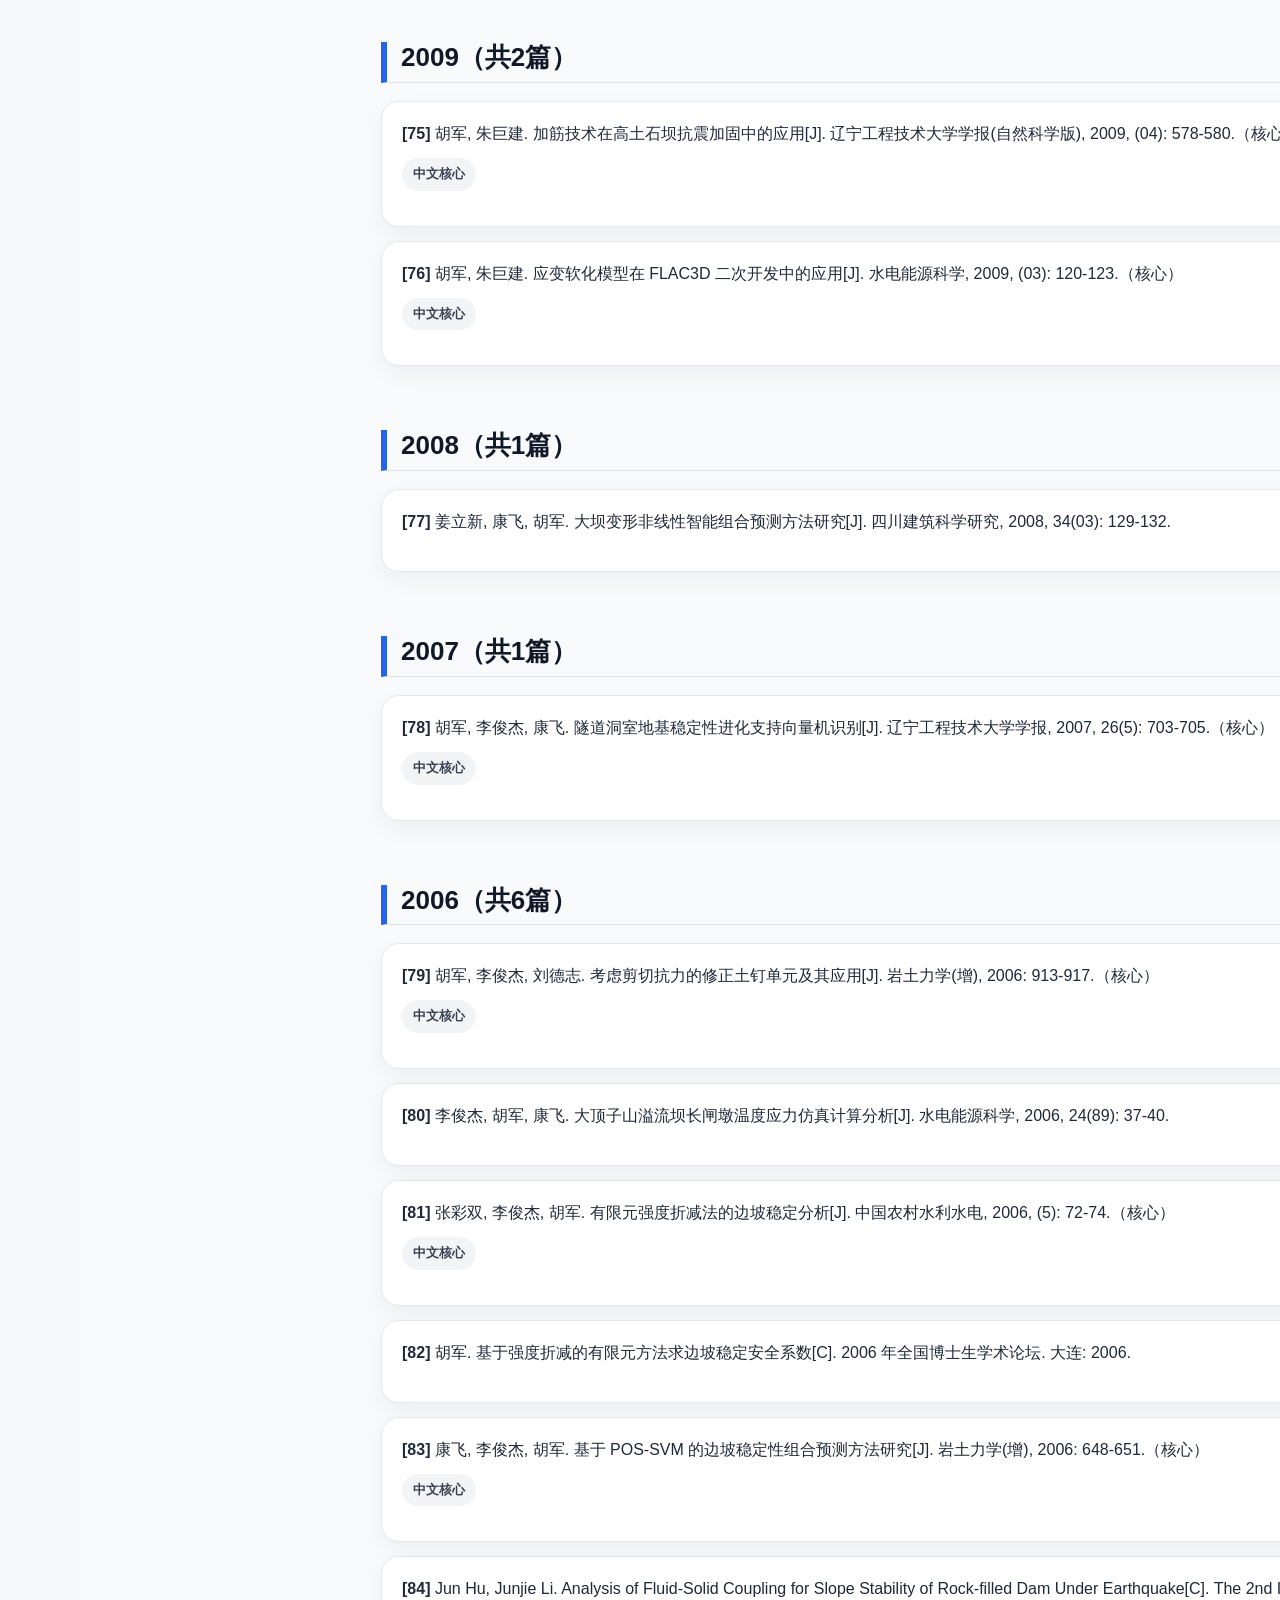
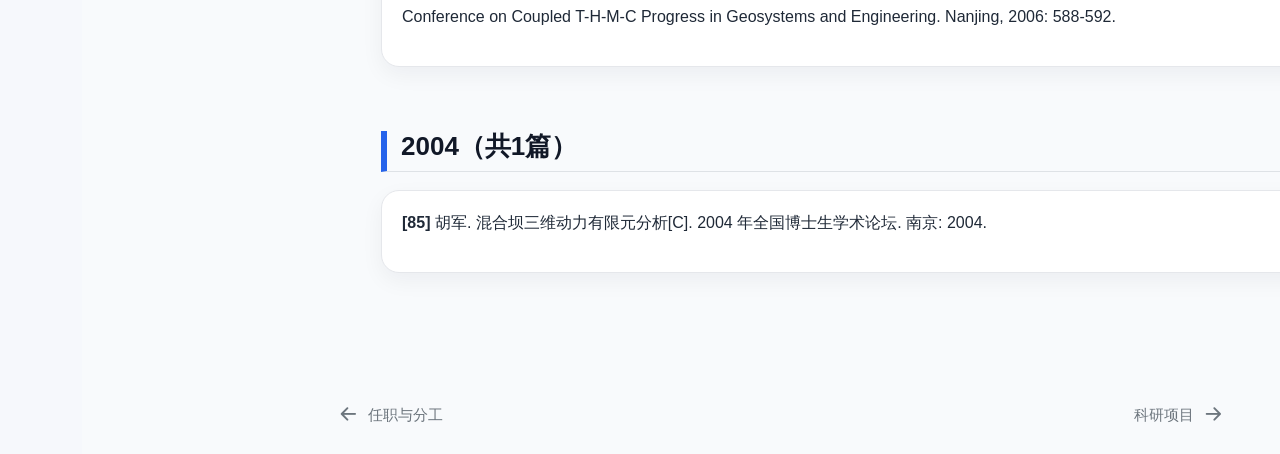
==== commit f6739144: "update" ====
--- a/docs/publications.html
+++ b/docs/publications.html
@@ -195,336 +195,332 @@
 </div>
 <section id="论文清单" class="level2">
 <h2 class="anchored" data-anchor-id="论文清单">论文清单</h2>
+</section>
 <div class="paper-list">
-
+<section id="共6篇" class="level2">
+<h2 class="anchored" data-anchor-id="共6篇">2026（共6篇）</h2>
+<div class="paper-card">
+<p><strong>[1]</strong> Xu, R.; Li, Z.; Hu, J.; Zhang, X.; Yang, B.; Xia, Z.; Gao, H.; Hu, S.; Wu, J. DSTAF-Net: Dynamic Snake Token-Attention Fusion Network for Remote Sensing Road Extraction. <em>Expert Systems with Applications</em>, doi: 10.1016/j.eswa.2026.132500.（中科院1区）<br> <span class="paper-label orange">第三作者</span> <span class="paper-label orange">中科院一区</span></p>
+</div>
+<div class="paper-card">
+<p><strong>[2]</strong> FTransMamba: A Multi-Stage Fusion Transformer and Mamba Modeling for Multimodal Remote Sensing Scene Understanding.<br> <span class="paper-label orange">通讯作者</span> <span class="paper-label orange">中科院一区</span></p>
+</div>
+<div class="paper-card">
+<p><strong>[3]</strong> S2FNet: Spectral-Spatial Fusion Network for Robust Classification of High-Resolution Remote Sensing Imagery.<br> <span class="paper-label orange">第三作者</span> <span class="paper-label orange">中科院四区</span></p>
+</div>
+<div class="paper-card">
+<p><strong>[4]</strong> HDC-Net: A Multimodal Remote Sensing Semantic Segmentation Network with Hierarchical Dual-Stream Fusion and Cross-Token Interaction.<br> <span class="paper-label orange">第三作者</span> <span class="paper-label orange">中科院一区</span></p>
+</div>
+<div class="paper-card">
+<p><strong>[5]</strong> CDF-YOLO: An Object Detection Method for Steel Strip Defects.<br> <span class="paper-label orange">第三作者</span> <span class="paper-label orange">中科院四区</span></p>
+</div>
+<div class="paper-card">
+<p><strong>[6]</strong> DSCSNet: Dynamic Spatial Selective Model for Remote Sensing Image Semantic Segmentation.<br> <span class="paper-label orange">第三作者</span> <span class="paper-label orange">中科院四区</span></p>
+</div>
+</section>
+<section id="共5篇" class="level2">
+<h2 class="anchored" data-anchor-id="共5篇">2025（共5篇）</h2>
+<div class="paper-card">
+<p><strong>[7]</strong> Zhengpeng Li, Jun Hu, Kunyang Wu, et al.&nbsp;Comprehensive Attribute Difference Attention Network for Remote Sensing Image Semantic Understanding[J]. <em>IEEE Transactions on Geoscience and Remote Sensing</em>, doi: 10.1109/TGRS.2024.3516501.（中科院1区）<br> <span class="paper-label orange">通讯作者</span> <span class="paper-label orange">中科院一区</span></p>
+</div>
+<div class="paper-card">
+<p><strong>[8]</strong> Zhengpeng Li; Jun Hu; Bin Yang; Kunyang Wu; Jiansheng Wu. MNDAF-Net: Multiscale Neighborhood Decoupling and Attribute-Focused Fusion for Dual-Temporal Remote Sensing Image Scene Change Detection Network. <em>IEEE Transactions on Geoscience and Remote Sensing</em>.（中科院1区）<br> <span class="paper-label orange">第二作者</span> <span class="paper-label orange">中科院一区</span></p>
+</div>
+<div class="paper-card">
+<p><strong>[9]</strong> Li, Z.; Bai, Y.; Hu, J.; Yang, B.; Liu, X.; Jiansheng Wu. Multiple Object Tracking for Complex Motion Patterns. <em>Engineering Letters</em>.（中科院1区）<br> <span class="paper-label orange">第三作者</span> <span class="paper-label orange">中科院四区</span></p>
+</div>
+<div class="paper-card">
+<p><strong>[10]</strong> Zhao, Z.; Li, S.; Li, Z.; Li, K.; Wu, J. Multi-target Opinion Words Extraction. <em>Applied Intelligence</em>.<br> <span class="paper-label orange">通讯作者</span> <span class="paper-label orange">中科院四区</span></p>
+</div>
+<div class="paper-card">
+<p><strong>[11]</strong> Cong Hu; Zhengpeng Li; Jun Hu; Kunyang Wu; Bin Yang; Jiansheng Wu; Yuanyuan Zhang. Medical Image Segmentation Model for Complex Boundary Features: Large Kernel Deformable Convolution and Gated Feature Preservation. <em>Expert Systems with Applications</em>.<br> <span class="paper-label orange">第三作者</span> <span class="paper-label orange">中科院一区</span></p>
+</div>
+</section>
+<section id="共12篇" class="level2">
+<h2 class="anchored" data-anchor-id="共12篇">2024（共12篇）</h2>
+<div class="paper-card">
+<p><strong>[12]</strong> Jun Hu, Hukun Wang, Zhiguo Xia, Bing Chen, Qingheng Gu, Xinrong Wang, Jinpeng Cao, Xu Liu. Mechanical Properties and Acoustic Emission Characteristics of Two Dissimilar Layers of Rock-Like Specimens with Prefabricated Parallel Fissures[J]. <em>Geomechanics and Geophysics for Geo-Energy and Geo-Resources</em>, 2024, 10(1): 19.（中科院2区）<br> <span class="paper-label">中科院二区</span></p>
+</div>
+<div class="paper-card">
+<p><strong>[13]</strong> Zhengpeng Li, Jun Hu, Kunyang Wu, et al.&nbsp;Local Feature Acquisition and Global Context Understanding Network for Very High-Resolution Land Cover Classification[J]. <em>Scientific Reports</em>, doi:10.1038/s41598-024-63363-7.（中科院2区）<br> <span class="paper-label">中科院二区</span></p>
+</div>
+<div class="paper-card">
+<p><strong>[14]</strong> Zhengpeng Li, Jun Hu, Kunyang Wu, et al.&nbsp;Adjacent-Atrous Mechanism for Expanding Global Receptive Fields: An End-to-End Network for Multi-Attribute Scene Analysis in Remote Sensing Imagery[J]. <em>IEEE Transactions on Geoscience and Remote Sensing</em>, doi: 10.1109/TGRS.2024.3422007.（中科院1区）<br> <span class="paper-label orange">高水平论文 · 通讯作者</span> <span class="paper-label orange">中科院一区</span></p>
+</div>
+<div class="paper-card">
+<p><strong>[15]</strong> Li Zhengpeng, Hu Jun, Liang Zhuang, et al.&nbsp;MRAUnet++: A Novel Multi-Scale Residual Attention Network for Enhanced Rectal Cancer Segmentation[J]. <em>Engineering Letters</em>, 2024, 32(4):880-888.（吴建胜通讯）（中科院四区）<br> <span class="paper-label gray">中科院四区</span></p>
+</div>
+<div class="paper-card">
+<p><strong>[16]</strong> Cao Jinpeng, Hu Jun*, Wang Xinrong, et al.&nbsp;Mechanical Properties and Acoustic Emission Characteristics of Mixed Granite after Different Numbers of Freeze-Thaw Cycles[J]. <em>Scientific Reports</em>, 2024, 14(1): 14074.（中科院2区）<br> <span class="paper-label">中科院二区</span></p>
+</div>
+<div class="paper-card">
+<p><strong>[17]</strong> Cao Jinpeng, Hu Jun, Wang Xinrong*, et al.&nbsp;Numerical Simulation of the Meso-Mechanical Properties of Double Cruciform Fissures Rocks after Freeze–Thaw Cycles[J]. <em>Computational Particle Mechanics</em>, 2024.（中科院3区）<br> <span class="paper-label blue">中科院三区</span></p>
+</div>
+<div class="paper-card">
+<p><strong>[18]</strong> Dong W, Xia Z, Hu J, et al.&nbsp;Mechanical and Acoustic Characteristics of Sandstone Failure at Different Immersion Heights under Tailings Water Erosion Conditions[J]. <em>Theoretical and Applied Fracture Mechanics</em>, 2024, 132. DOI:10.1016/j.tafmec.2024.104475.（中科院2区）<br> <span class="paper-label">中科院二区</span></p>
+</div>
+<div class="paper-card">
+<p><strong>[19]</strong> Jun Hu, Wenyu Dong, Zhiguo Xia*, Bing Chen, Tianqi Jiang, Yuhao Yang. Influence of Filling Materials on Mechanical Properties of Fissured Sandstone Treated by Tailings Water[J]. <em>Physics of Fluids</em>, 2024, 36(6): 067138. https://doi.org/10.1063/5.0211481.（中科院2区）<br> <span class="paper-label">高水平论文 · 第一作者</span> <span class="paper-label">中科院二区</span></p>
+</div>
+<div class="paper-card">
+<p><strong>[20]</strong> Hukun Wang, Jun Hu, Zhiguo Xia, Chengwei Liu, Bin Yang, Bing Chen, Linbin Zhang, Xinrong Wang. Mechanical Properties and Damage Evolution Characteristics of Composite Rock Mass with Prefabricated Fractures[J]. <em>Computational Particle Mechanics</em>, 2024: 1-21.（夏治国通讯）（中科院3区）<br> <span class="paper-label blue">中科院三区</span></p>
+</div>
+<div class="paper-card">
+<p><strong>[21]</strong> 杨玉好, 杨斌, 胡军, 等. 基于 MHA-BiLSTM 的尾矿坝位移预测[J]. 有色金属工程, 2024, 14(10): 147-157.（中文核心T2）<br> <span class="paper-label gray">中文核心</span></p>
+</div>
+<div class="paper-card">
+<p><strong>[22]</strong> 李铭, 杨斌, 胡军, 等. 尾矿水浸泡对砂岩结构及力学特性影响研究[J]. 金属矿山, 2024, (06): 31-37.（中文核心T2）<br> <span class="paper-label gray">中文核心</span></p>
+</div>
+<div class="paper-card">
+<p><strong>[23]</strong> 杨玉好, 杨斌, 胡军, 等. 基于 1DCNN-LSTM 尾矿坝浸润线预测[J]. 有色金属工程, 2024, 14(07): 138-146.（中文核心T2）<br> <span class="paper-label gray">中文核心</span></p>
+</div>
+</section>
+<section id="共7篇" class="level2">
+<h2 class="anchored" data-anchor-id="共7篇">2022（共7篇）</h2>
+<div class="paper-card">
+<p><strong>[24]</strong> 赵允坤, 胡军, 栾长庆, 张瀚斗. 基于 IPSO-ELM 模型的尾矿坝稳定性分析[J]. 中国矿业, 2022, 31(03): 61-66.（核心）<br> <span class="paper-label gray">中文核心</span></p>
+</div>
+<div class="paper-card">
+<p><strong>[25]</strong> 赵允坤, 胡军, 杨斌. 基于 IPSO-ELM 的边坡稳定性分析[J]. 有色金属工程, 2022, 12(1): 122-127.（核心）<br> <span class="paper-label gray">中文核心</span></p>
+</div>
+<div class="paper-card">
+<p><strong>[26]</strong> 赵允坤, 胡军, 杨斌. 基于万有引力搜索算法优化 BP 的尾矿坝浸润线预测[J]. 水电能源科学, 2022, 40(6): 97-100.（核心）<br> <span class="paper-label gray">中文核心</span></p>
+</div>
+<div class="paper-card">
+<p><strong>[27]</strong> 胡军, 邱俊博, 栾长庆, 张瀚斗. 基于 IGWO-SVM 的露天矿边坡变形预测[J]. 矿冶工程, 2022, 42(1): 15-18.（核心）<br> <span class="paper-label gray">中文核心</span></p>
+</div>
+<div class="paper-card">
+<p><strong>[28]</strong> 王峰, 杨勇, 王宇驰, 王薪荣, 胡军, 杨斌. 基于 Geo-studio 的尾矿库加高扩容后坝体稳定性分析[J]. 有色金属(矿山部分), 2022, 74(05): 90-98.</p>
+</div>
+<div class="paper-card">
+<p><strong>[29]</strong> 王宇驰, 杨勇, 张忠政, 胡军, 夏治国, 杨斌. 基于 PFC2D 的不同倾角组合孔洞岩石力学特性及破坏特征[J]. 矿冶, 2022, 31(03): 132-139.</p>
+</div>
+<div class="paper-card">
+<p><strong>[30]</strong> 杨勇, 张忠政, 胡军, 赵允坤. 基于随机权重法改进 PSO-ELM 的露天矿边坡稳定性分析[J]. 有色金属工程, 2022, 12(05): 128-134.（核心）<br> <span class="paper-label gray">中文核心</span></p>
+</div>
+</section>
+<section id="共5篇-1" class="level2">
+<h2 class="anchored" data-anchor-id="共5篇-1">2021（共5篇）</h2>
+<div class="paper-card">
+<p><strong>[31]</strong> 邱俊博, 胡军. 基于 ELM 的尾矿坝浸润线预测[J]. 有色金属工程, 2021, 11(02): 103-109.（核心）<br> <span class="paper-label gray">中文核心</span></p>
+</div>
+<div class="paper-card">
+<p><strong>[32]</strong> 胡军, 邱俊博. 多策略灰狼算法优化 SVM 的尾矿坝地下水位预测[J]. 矿冶工程, 2021, 41(03): 24-27.（核心）<br> <span class="paper-label gray">中文核心</span></p>
+</div>
+<div class="paper-card">
+<p><strong>[33]</strong> 胡军, 邱俊博, 栾长庆, 张瀚斗. 基于 PSO-ELM 的尾矿坝变形预测[J]. 水电能源科学, 2021, 39(12): 116-119.（核心）<br> <span class="paper-label gray">中文核心</span></p>
+</div>
+<div class="paper-card">
+<p><strong>[34]</strong> 胡军, 赵允坤, 栾长庆, 张瀚斗. 基于布谷鸟算法优化 SVM 的尾矿库坝体变形预测[J]. 有色金属工程, 2021, 11(9): 123-129.（核心）<br> <span class="paper-label gray">中文核心</span></p>
+</div>
+<div class="paper-card">
+<p><strong>[35]</strong> Yang B, Yang T, Hu J. Numerical Simulation of Non-Darcy Flow Caused by Cross-Fracture Water Inrush, Considering Particle Loss[J]. <em>Mine Water and the Environment</em>, 2021, 40(2): 466-478.</p>
+</div>
+</section>
+<section id="共1篇" class="level2">
+<h2 class="anchored" data-anchor-id="共1篇">2020（共1篇）</h2>
+<div class="paper-card">
+<p><strong>[36]</strong> 胡珊, 胡军, 鹿玲. 基于交比不变的尾矿库干滩长度测量[J]. 现代电子技术, 2020, 43(06): 47-50+56.（核心）<br> <span class="paper-label gray">中文核心</span></p>
+</div>
+</section>
+<section id="共1篇-1" class="level2">
+<h2 class="anchored" data-anchor-id="共1篇-1">2019（共1篇）</h2>
+<div class="paper-card">
+<p><strong>[37]</strong> 胡军, 常雄伸. 基于 IPSO-SVM 对尾矿坝变形预测的研究[J]. 工业安全与环保, 2019, 45(09): 15-18+62.</p>
 </div>
 </section>
 <section id="共2篇" class="level2">
-<h2 class="anchored" data-anchor-id="共2篇">2026（共2篇）</h2>
-<div class="paper-card">
-<p><strong>[1]</strong> Xu, R.; Li, Z.; Hu, J.; Zhang, X.; Yang, B.; Xia, Z.; Gao, H.; Hu, S.; Wu, J. DSTAF-Net : Dynamic snake token-attention fusion network for remote sensing road extraction. <em>Expert Systems with Applications </em>, doi: 10.1016/j.eswa.2026.132500.（中科院1区）<br> <span class="paper-label orange">第三作者</span> <span class="paper-label orange">中科院一区</span></p>
-<div class="paper-card">
-<p><strong>[2]</strong> FTransMamba: A multi-stage fusion transformer and mamba modeling for multimodal remote sensing scene understanding .<br> <span class="paper-label orange">通讯作者</span> <span class="paper-label orange">中科院一区</span></p>
-</div>
-<div class="paper-card">
-<p><strong>[3]</strong> S2FNet: Spectral-Spatial Fusion Network for Robust Classification of High-Resolution Remote Sensing Imagery .<br> <span class="paper-label orange">第三作者</span> <span class="paper-label orange">中科院四区</span></p>
-</div>
-<div class="paper-card">
-<p><strong>[4]</strong> HDC-Net:A multimodal remote sensing semantic segmentation network with hierarchical dual-stream fusion and cross-token interaction .<br> <span class="paper-label orange">第三作者</span> <span class="paper-label orange">中科院一区</span></p>
-</div>
-</div>
-<div class="paper-card">
-<p><strong>[5]</strong> CDF-YOLO: An Object Detection Method for Steel Strip Defects .<br> <span class="paper-label orange">第三作者</span> <span class="paper-label orange">中科院四区</span></p>
-</div>
-</section></section></main></div>
-<div class="paper-card">
-<p><strong>[5]</strong> DSCSNet: Dynamic Spatial Selective Model for Remote Sensing Image Semantic Segmentation .<br> <span class="paper-label orange">第三作者</span> <span class="paper-label orange">中科院四区</span></p>
-</div>
-
-
-
+<h2 class="anchored" data-anchor-id="共2篇">2018（共2篇）</h2>
+<div class="paper-card">
+<p><strong>[38]</strong> 陈一鸣, 由爽, 胡军. 瞬态卸荷效应下岩爆损伤度判别[J]. 矿业研究与开发, 2018, 38(09): 26-30.（核心）<br> <span class="paper-label gray">中文核心</span></p>
+</div>
+<div class="paper-card">
+<p><strong>[39]</strong> 曹进海, 胡军. 基于 FLAC3D 尾矿坝几何尺寸对渗流场的影响分析[J]. 工业安全与环保, 2018, 44(02): 31-34.（核心）<br> <span class="paper-label gray">中文核心</span></p>
+</div>
+</section>
+<section id="共10篇" class="level2">
+<h2 class="anchored" data-anchor-id="共10篇">2017（共10篇）</h2>
+<div class="paper-card">
+<p><strong>[40]</strong> 曹进海, 胡军. 地震荷载下尾矿坝加固措施研究[J]. 矿业研究与开发, 2017, 37(10): 76-81.（核心）<br> <span class="paper-label gray">中文核心</span></p>
+</div>
+<div class="paper-card">
+<p><strong>[41]</strong> 曹进海, 胡军, 姜鸥, 夏强, 宋光仁. 鞍钢齐大山尾矿坝动力响应分析[J]. 矿冶工程, 2017, 37(05): 10-14.（核心）<br> <span class="paper-label gray">中文核心</span></p>
+</div>
+<div class="paper-card">
+<p><strong>[42]</strong> 胡军, 曹进海, 葛凯华, 王凯凯. 基于 IAF-SVM 的隧道位移反分析研究[J]. 现代隧道技术, 2017, 54(05): 54-60.（核心）<br> <span class="paper-label gray">中文核心</span></p>
+</div>
+<div class="paper-card">
+<p><strong>[43]</strong> 曹进海, 胡军. 基于 FLAC3D 余震对尾矿坝稳定性影响的研究[J]. 中国钨业, 2017, 32(04): 68-73.（核心）<br> <span class="paper-label gray">中文核心</span></p>
+</div>
+<div class="paper-card">
+<p><strong>[44]</strong> 胡军, 王凯凯, 董建华, 黄贵臣. AVO 岩性参数反演的改进人工鱼群算法研究[J]. 地下空间与工程学报, 2017, 13(04): 938-942.（核心）<br> <span class="paper-label gray">中文核心</span></p>
+</div>
+<div class="paper-card">
+<p><strong>[45]</strong> 曹进海, 胡军. 基于渗流与应力耦合的尾矿坝稳定性分析[J]. 矿业研究与开发, 2017, 37(07): 65-72.（核心）<br> <span class="paper-label gray">中文核心</span></p>
+</div>
+<div class="paper-card">
+<p><strong>[46]</strong> 胡军, 董建华, 王凯凯. 隧道洞室地基稳定性双阶段多策略粒子群 BP 网络模型研究[J]. 现代隧道技术, 2017, 54(03): 50-57.（核心）<br> <span class="paper-label gray">中文核心</span></p>
+</div>
+<div class="paper-card">
+<p><strong>[47]</strong> 张晓龙, 胡军, 赵天毅. 基于 BP-遗传算法的排土场边坡几何参数优化[J]. 矿冶工程, 2017, 37(02): 16-19.（核心）<br> <span class="paper-label gray">中文核心</span></p>
+</div>
+<div class="paper-card">
+<p><strong>[48]</strong> 胡军, 赵天毅, 张晓龙, 袁永涛. 考虑粒径分级的弓长岭某排土场稳定性分析研究[J]. 矿业研究与开发, 2017, 37(02): 78-82.（核心）<br> <span class="paper-label gray">中文核心</span></p>
+</div>
+<div class="paper-card">
+<p><strong>[49]</strong> 宁殿民, 赵晓东, 胡军. 弓长岭露天矿排岩场边坡变形观测方法[J]. 辽宁工程技术大学学报(自然科学版), 2017, 36(02): 132-136.（核心）<br> <span class="paper-label gray">中文核心</span></p>
+</div>
+</section>
+<section id="共8篇" class="level2">
+<h2 class="anchored" data-anchor-id="共8篇">2016（共8篇）</h2>
+<div class="paper-card">
+<p><strong>[50]</strong> 张晓龙, 胡军, 赵天毅. 考虑粒径分级的排土场稳定性分析[J]. 金属矿山, 2016, (10): 171-176.（核心）<br> <span class="paper-label gray">中文核心</span></p>
+</div>
+<div class="paper-card">
+<p><strong>[51]</strong> 胡军, 张晓龙, 赵天毅, 袁永涛. 基于 BP-遗传算法的排土场稳定性分析[J]. 矿业研究与开发, 2016, 36(08): 71-74.（核心）<br> <span class="paper-label gray">中文核心</span></p>
+</div>
+<div class="paper-card">
+<p><strong>[52]</strong> 胡军, 董建华, 王凯凯, 黄贵臣. 边坡稳定性的 CPSO-BP 模型研究[J]. 岩土力学, 2016, S1: 577-582+590.（EI）<br> <span class="paper-label blue">EI 收录</span></p>
+</div>
+<div class="paper-card">
+<p><strong>[53]</strong> 胡军, 王凯凯, 葛凯华, 袁永涛. 种族鱼群优化支持向量机序列理论监测尾矿坝[J]. 工业安全与环保, 2016, 42(05): 63-66.（核心）<br> <span class="paper-label gray">中文核心</span></p>
+</div>
+<div class="paper-card">
+<p><strong>[54]</strong> 胡军, 张晓龙. 弓长岭露天铁矿排土场稳定性分析及参数优化[J]. 矿业研究与开发, 2016, 36(03): 31-35.（核心）<br> <span class="paper-label gray">中文核心</span></p>
+</div>
+<div class="paper-card">
+<p><strong>[55]</strong> 胡军, 王凯凯, 董建华. 文化鱼群优化支持向量机在隧道围岩变形预测中的应用[J]. 公路, 2016, 61(03): 221-225.（核心）<br> <span class="paper-label gray">中文核心</span></p>
+</div>
+<div class="paper-card">
+<p><strong>[56]</strong> 胡军, 王凯凯, 黄贵臣. 基于自繁衍鱼群算法的土质边坡滑动面搜索[J]. 金属矿山, 2016, (02): 132-136.（核心）<br> <span class="paper-label gray">中文核心</span></p>
+</div>
+<div class="paper-card">
+<p><strong>[57]</strong> 胡军, 王凯凯, 董建华. 基于 BCABC-SVM 的边坡稳定性预测[J]. 沈阳工业大学学报, 2016, 38(02): 222-227.（核心）<br> <span class="paper-label gray">中文核心</span></p>
+</div>
+</section>
 <section id="共2篇-1" class="level2">
-<h2 data-anchor-id="共2篇-1">2025（共2篇）</h2>
-<div class="paper-card">
-<p><strong>[1]</strong> Zhengpeng Li, Jun Hu, Kunyang Wu, et al.&nbsp;Comprehensive Attribute Difference Attention Network for Remote Sensing Image Semantic Understanding[J]. <em>IEEE Transactions on Geoscience and Remote Sensing</em>, doi: 10.1109/TGRS.2024.3516501.（中科院1区）<br> <span class="paper-label orange">通讯作者</span> <span class="paper-label orange">中科院一区</span></p>
-</div>
-<div class="paper-card">
-<p><strong>[2]</strong> Zhengpeng Li; Jun Hu; Bin Yang; Kunyang Wu; Jiansheng Wu. MNDAF-Net: Multiscale Neighborhood Decoupling and Attribute-Focused Fusion for Dual-Temporal Remote Sensing Image Scene Change Detection Network <em>IEEE Transactions on Geoscience and Remote Sensing</em>（中科院1区）<br> <span class="paper-label orange">第二作者</span> <span class="paper-label orange">中科院一区</span></p>
-<div class="paper-card">
-<p><strong>[3]</strong> Li, Z.; Bai, Y.; Hu, J.; Yang, B.; Liu, X.; Jiansheng Wu. Multiple Object Tracking for Complex Motion Patterns <em>Engineering Letters</em>（中科院1区）<br> <span class="paper-label orange">第三作者</span> <span class="paper-label orange">中科院四区</span></p>
-</div>
-<div class="paper-card">
-<p><strong>[4]</strong> Zhao, Z.; Li, S.; Li, Z.; Li, K.; Wu, J. Multi-target opinion words extraction <em>Applied Intelligence</em><br> <span class="paper-label orange">通讯作者</span> <span class="paper-label orange">中科院四区</span></p>
-</div>
-<div class="paper-card">
-<p><strong>[5]</strong> Cong Hu; Zhengpeng Li; Jun Hu; Kunyang Wu; Bin Yang; Jiansheng Wu; Yuanyuan Zhang Medical Image Segmentation Model for Complex Boundary Features: Large Kernel Deformable Convolution and Gated Feature Preservation<em>Expert Systems with Applications</em><br> <span class="paper-label orange">第三作者</span> <span class="paper-label orange">中科院一区</span></p>
-</div>
-<section id="共12篇" class="level2">
-<h2 data-anchor-id="共12篇">2024（共12篇）</h2>
-<div class="paper-card">
-<p><strong>[3]</strong> Jun Hu, Hukun Wang, Zhiguo Xia, Bing Chen, Qingheng Gu, Xinrong Wang, Jinpeng Cao, Xu Liu. Mechanical properties and acoustic emission characteristics of two dissimilar layers of rock-like specimens with prefabricated parallel fissures[J]. <em>Geomechanics and Geophysics for Geo-Energy and Geo-Resources</em>, 2024, 10(1): 19.（中科院2区）<br> <span class="paper-label">中科院二区</span></p>
-</div>
-<div class="paper-card">
-<p><strong>[4]</strong> Zhengpeng Li, Jun Hu, Kunyang Wu, et al.&nbsp;Local feature acquisition and global context understanding network for very high-resolution land cover classification[J]. <em>Scientific Reports</em>, doi:10.1038/s41598-024-63363-7.（中科院2区）<br> <span class="paper-label">中科院二区</span></p>
-</div>
-<div class="paper-card">
-<p><strong>[5]</strong> Zhengpeng Li, Jun Hu, Kunyang Wu, et al.&nbsp;Adjacent-Atrous Mechanism for Expanding Global Receptive Fields: An End-to-End Network for Multi-Attribute Scene Analysis in Remote Sensing Imagery[J]. <em>IEEE Transactions on Geoscience and Remote Sensing</em>, doi: 10.1109/TGRS.2024.3422007.（中科院1区）<br> <span class="paper-label orange">高水平论文 · 通讯作者</span> <span class="paper-label orange">中科院一区</span></p>
-</div>
-<div class="paper-card">
-<p><strong>[6]</strong> Li Zhengpeng, Hu Jun, Liang Zhuang, et al.&nbsp;MRAUnet++: A Novel Multi-Scale Residual Attention Network for Enhanced Rectal Cancer Segmentation[J]. <em>Engineering Letters</em>, 2024, 32(4):880-888.（吴建胜通讯）（中科院四区）<br> <span class="paper-label gray">中科院四区</span></p>
-</div>
-<div class="paper-card">
-<p><strong>[7]</strong> Cao Jinpeng, Hu Jun*, Wang Xinrong, et al.&nbsp;Mechanical properties and acoustic emission characteristics of mixed granite after different numbers of freeze-thaw cycles[J]. <em>Scientific Reports</em>, 2024, 14(1): 14074.（中科院2区）<br> <span class="paper-label">中科院二区</span></p>
-</div>
-<div class="paper-card">
-<p><strong>[8]</strong> Cao Jinpeng, Hu Jun, Wang Xinrong*, et al.&nbsp;Numerical simulation of the meso-mechanical properties of double cruciform fissures rocks after freeze–thaw cycles[J]. <em>Computational Particle Mechanics</em>, 2024.（中科院3区）<br> <span class="paper-label blue">中科院三区</span></p>
-</div>
-<div class="paper-card">
-<p><strong>[9]</strong> Dong W, Xia Z, Hu J, et al.&nbsp;Mechanical and acoustic characteristics of sandstone failure at different immersion heights under tailings water erosion conditions[J]. <em>Theoretical and Applied Fracture Mechanics</em>, 2024, 132. DOI:10.1016/j.tafmec.2024.104475.（中科院2区）<br> <span class="paper-label">中科院二区</span></p>
-</div>
-<div class="paper-card">
-<p><strong>[10]</strong> Jun Hu, Wenyu Dong, Zhiguo Xia*, Bing Chen, Tianqi Jiang, Yuhao Yang. Influence of filling materials on mechanical properties of fissured sandstone treated by tailings water[J]. <em>Physics of Fluids</em>, 2024, 36(6): 067138. https://doi.org/10.1063/5.0211481.（中科院2区）<br> <span class="paper-label">高水平论文 · 第一作者</span> <span class="paper-label">中科院二区</span></p>
-</div>
-<div class="paper-card">
-<p><strong>[11]</strong> Hukun Wang, Jun Hu, Zhiguo Xia, Chengwei Liu, Bin Yang, Bing Chen, Linbin Zhang, Xinrong Wang. Mechanical properties and damage evolution characteristics of composite rock mass with prefabricated fractures[J]. <em>Computational Particle Mechanics</em>, 2024: 1-21.（夏治国通讯）（中科院3区）<br> <span class="paper-label blue">中科院三区</span></p>
-</div>
-<div class="paper-card">
-<p><strong>[12]</strong> 杨玉好, 杨斌, 胡军, 等. 基于 MHA-BiLSTM 的尾矿坝位移预测[J]. 有色金属工程, 2024, 14(10): 147-157.（中文核心T2）<br> <span class="paper-label gray">中文核心</span></p>
-</div>
-<div class="paper-card">
-<p><strong>[13]</strong> 李铭, 杨斌, 胡军, 等. 尾矿水浸泡对砂岩结构及力学特性影响研究[J]. 金属矿山, 2024, (06): 31-37.（中文核心T2）<br> <span class="paper-label gray">中文核心</span></p>
-</div>
-<div class="paper-card">
-<p><strong>[14]</strong> 杨玉好, 杨斌, 胡军, 等. 基于 1DCNN-LSTM 尾矿坝浸润线预测[J]. 有色金属工程, 2024, 14(07): 138-146.（中文核心T2）<br> <span class="paper-label gray">中文核心</span></p>
-</div>
-</section>
-<section id="共7篇" class="level2">
-<h2 data-anchor-id="共7篇">2022（共7篇）</h2>
-<div class="paper-card">
-<p><strong>[15]</strong> 赵允坤, 胡军, 栾长庆, 张瀚斗. 基于 IPSO-ELM 模型的尾矿坝稳定性分析[J]. 中国矿业, 2022, 31(03): 61-66.（核心）<br> <span class="paper-label gray">中文核心</span></p>
-</div>
-<div class="paper-card">
-<p><strong>[16]</strong> 赵允坤, 胡军, 杨斌. 基于 IPSO-ELM 的边坡稳定性分析[J]. 有色金属工程, 2022, 12(1): 122-127.（核心）<br> <span class="paper-label gray">中文核心</span></p>
-</div>
-<div class="paper-card">
-<p><strong>[17]</strong> 赵允坤, 胡军, 杨斌. 基于万有引力搜索算法优化 BP 的尾矿坝浸润线预测[J]. 水电能源科学, 2022, 40(6): 97-100.（核心）<br> <span class="paper-label gray">中文核心</span></p>
-</div>
-<div class="paper-card">
-<p><strong>[18]</strong> 胡军, 邱俊博, 栾长庆, 张瀚斗. 基于 IGWO-SVM 的露天矿边坡变形预测[J]. 矿冶工程, 2022, 42(1): 15-18.（核心）<br> <span class="paper-label gray">中文核心</span></p>
-</div>
-<div class="paper-card">
-<p><strong>[19]</strong> 王峰, 杨勇, 王宇驰, 王薪荣, 胡军, 杨斌. 基于 Geo-studio 的尾矿库加高扩容后坝体稳定性分析[J]. 有色金属(矿山部分), 2022, 74(05): 90-98.</p>
-</div>
-<div class="paper-card">
-<p><strong>[20]</strong> 王宇驰, 杨勇, 张忠政, 胡军, 夏治国, 杨斌. 基于 PFC2D 的不同倾角组合孔洞岩石力学特性及破坏特征[J]. 矿冶, 2022, 31(03): 132-139.</p>
-</div>
-<div class="paper-card">
-<p><strong>[21]</strong> 杨勇, 张忠政, 胡军, 赵允坤. 基于随机权重法改进 PSO-ELM 的露天矿边坡稳定性分析[J]. 有色金属工程, 2022, 12(05): 128-134.（核心）<br> <span class="paper-label gray">中文核心</span></p>
-</div>
-</section>
-<section id="共4篇" class="level2">
-<h2 data-anchor-id="共4篇">2021（共4篇）</h2>
-<div class="paper-card">
-<p><strong>[22]</strong> 邱俊博, 胡军. 基于 ELM 的尾矿坝浸润线预测[J]. 有色金属工程, 2021, 11(02): 103-109.（核心）<br> <span class="paper-label gray">中文核心</span></p>
-</div>
-<div class="paper-card">
-<p><strong>[23]</strong> 胡军, 邱俊博. 多策略灰狼算法优化 SVM 的尾矿坝地下水位预测[J]. 矿冶工程, 2021, 41(03): 24-27.（核心）<br> <span class="paper-label gray">中文核心</span></p>
-</div>
-<div class="paper-card">
-<p><strong>[24]</strong> 胡军, 邱俊博, 栾长庆, 张瀚斗. 基于 PSO-ELM 的尾矿坝变形预测[J]. 水电能源科学, 2021, 39(12): 116-119.（核心）<br> <span class="paper-label gray">中文核心</span></p>
-</div>
-<div class="paper-card">
-<p><strong>[25]</strong> 胡军, 赵允坤, 栾长庆, 张瀚斗. 基于布谷鸟算法优化 SVM 的尾矿库坝体变形预测[J]. 有色金属工程, 2021, 11(9): 123-129.（核心）<br> <span class="paper-label gray">中文核心</span></p>
-</div>
-<div class="paper-card">
-<p><strong>[26]</strong> Yang B, Yang T, Hu J. Numerical simulation of non-darcy flow caused by cross-fracture water inrush, considering particle loss[J]. <em>Mine Water and the Environment</em>, 2021, 40(2): 466-478.</p>
-</div>
-</section>
-<section id="共1篇" class="level2">
-<h2 data-anchor-id="共1篇">2020（共1篇）</h2>
-<div class="paper-card">
-<p><strong>[27]</strong> 胡珊, 胡军, 鹿玲. 基于交比不变的尾矿库干滩长度测量[J]. 现代电子技术, 2020, 43(06): 47-50+56.（核心）<br> <span class="paper-label gray">中文核心</span></p>
-</div>
-</section>
-<section id="共1篇-1" class="level2">
-<h2 data-anchor-id="共1篇-1">2019（共1篇）</h2>
-<div class="paper-card">
-<p><strong>[28]</strong> 胡军, 常雄伸. 基于 IPSO-SVM 对尾矿坝变形预测的研究[J]. 工业安全与环保, 2019, 45(09): 15-18+62.</p>
+<h2 class="anchored" data-anchor-id="共2篇-1">2015（共2篇）</h2>
+<div class="paper-card">
+<p><strong>[58]</strong> 胡军, 董建华, 王凯凯. 改进 PSO-BP 算法在隧道洞室地基稳定性中的应用[J]. 公路, 2015, 60(07): 281-284.（核心）<br> <span class="paper-label gray">中文核心</span></p>
+</div>
+<div class="paper-card">
+<p><strong>[59]</strong> 胡军, 董建华, 袁永涛. 多策略 PSO-BP 算法在尾矿坝监测系统中的应用[J]. 有色金属(矿山部分), 2015, (03): 85-88.（核心）<br> <span class="paper-label gray">中文核心</span></p>
+</div>
+</section>
+<section id="共3篇" class="level2">
+<h2 class="anchored" data-anchor-id="共3篇">2014（共3篇）</h2>
+<div class="paper-card">
+<p><strong>[60]</strong> 胡军, 刘泽北, 胡珊. 基于视觉测量的尾矿库干滩长度监测[J]. 工业安全与环保, 2014, 40(11): 1-4.（核心）<br> <span class="paper-label gray">中文核心</span></p>
+</div>
+<div class="paper-card">
+<p><strong>[61]</strong> 胡军, 王凯凯, 夏治国. 分层鱼群优化支持向量机预测巷道围岩松动圈厚度[J]. 金属矿山, 2014, (11): 31-34.（核心）<br> <span class="paper-label gray">中文核心</span></p>
+</div>
+<div class="paper-card">
+<p><strong>[62]</strong> 胡军, 钟龙. 露天矿爆破荷载等效施加方式的探究[J]. 金属矿山, 2014, (06): 37-41.（核心）<br> <span class="paper-label gray">中文核心</span></p>
+</div>
+</section>
+<section id="sci1篇ei1篇共4篇" class="level2">
+<h2 class="anchored" data-anchor-id="sci1篇ei1篇共4篇">2013（SCI1篇，EI1篇，共4篇）</h2>
+<div class="paper-card">
+<p><strong>[63]</strong> 唐烈先, 唐春生, 胡军. 混凝土静态破碎主裂纹导向技术的试验研究[J]. 混凝土, 2013, (11): 11-13+17.（核心）<br> <span class="paper-label gray">中文核心</span></p>
+</div>
+<div class="paper-card">
+<p><strong>[64]</strong> 胡军, 钟龙, 杨昕光. 基于振型叠加的高土石坝抗震稳定有限元法及其应用[J]. 水电能源科学, 2013, (07): 60-62+35.（核心）<br> <span class="paper-label gray">中文核心</span></p>
+</div>
+<div class="paper-card">
+<p><strong>[65]</strong> 胡军, 钟龙, 杨昕光. 基于水平条分任意滑动面的边坡稳定性分析上限法[J]. 土木工程学报, 2013, (06): 117-121.（EI收录）<br> <span class="paper-label blue">EI 收录</span></p>
+</div>
+<div class="paper-card">
+<p><strong>[66]</strong> Jun Hu, Shan Hu, Fei Kang, Jianhua Zhang, Xiao-Wei Ye. Real-Time Dry Beach Length Monitoring for Tailings Dams Based on Visual Measurement[J]. <em>Mathematical Problems in Engineering</em>, 2013, 2013.<br> <span class="paper-label">SCI 收录</span></p>
+</div>
+</section>
+<section id="ei1篇共1篇" class="level2">
+<h2 class="anchored" data-anchor-id="ei1篇共1篇">2012（EI1篇，共1篇）</h2>
+<div class="paper-card">
+<p><strong>[67]</strong> 胡军, 刘兴宗, 钟龙. 基于加卸载响应比理论的爆破动力露天矿边坡稳定性分析[J]. 采矿与安全工程学报, 2012, (06): 882-887.（EI收录）<br> <span class="paper-label blue">EI 收录</span></p>
 </div>
 </section>
 <section id="共2篇-2" class="level2">
-<h2 data-anchor-id="共2篇-2">2018（共2篇）</h2>
-<div class="paper-card">
-<p><strong>[29]</strong> 陈一鸣, 由爽, 胡军. 瞬态卸荷效应下岩爆损伤度判别[J]. 矿业研究与开发, 2018, 38(09): 26-30.（核心）<br> <span class="paper-label gray">中文核心</span></p>
-</div>
-<div class="paper-card">
-<p><strong>[30]</strong> 曹进海, 胡军. 基于 FLAC3D 尾矿坝几何尺寸对渗流场的影响分析[J]. 工业安全与环保, 2018, 44(02): 31-34.（核心）<br> <span class="paper-label gray">中文核心</span></p>
-</div>
-</section>
-<section id="共10篇" class="level2">
-<h2 data-anchor-id="共10篇">2017（共10篇）</h2>
-<div class="paper-card">
-<p><strong>[31]</strong> 曹进海, 胡军. 地震荷载下尾矿坝加固措施研究[J]. 矿业研究与开发, 2017, 37(10): 76-81.（核心）<br> <span class="paper-label gray">中文核心</span></p>
-</div>
-<div class="paper-card">
-<p><strong>[32]</strong> 曹进海, 胡军, 姜鸥, 夏强, 宋光仁. 鞍钢齐大山尾矿坝动力响应分析[J]. 矿冶工程, 2017, 37(05): 10-14.（核心）<br> <span class="paper-label gray">中文核心</span></p>
-</div>
-<div class="paper-card">
-<p><strong>[33]</strong> 胡军, 曹进海, 葛凯华, 王凯凯. 基于 IAF-SVM 的隧道位移反分析研究[J]. 现代隧道技术, 2017, 54(05): 54-60.（核心）<br> <span class="paper-label gray">中文核心</span></p>
-</div>
-<div class="paper-card">
-<p><strong>[34]</strong> 曹进海, 胡军. 基于 FLAC3D 余震对尾矿坝稳定性影响的研究[J]. 中国钨业, 2017, 32(04): 68-73.（核心）<br> <span class="paper-label gray">中文核心</span></p>
-</div>
-<div class="paper-card">
-<p><strong>[35]</strong> 胡军, 王凯凯, 董建华, 黄贵臣. AVO 岩性参数反演的改进人工鱼群算法研究[J]. 地下空间与工程学报, 2017, 13(04): 938-942.（核心）<br> <span class="paper-label gray">中文核心</span></p>
-</div>
-<div class="paper-card">
-<p><strong>[36]</strong> 曹进海, 胡军. 基于渗流与应力耦合的尾矿坝稳定性分析[J]. 矿业研究与开发, 2017, 37(07): 65-72.（核心）<br> <span class="paper-label gray">中文核心</span></p>
-</div>
-<div class="paper-card">
-<p><strong>[37]</strong> 胡军, 董建华, 王凯凯. 隧道洞室地基稳定性双阶段多策略粒子群 BP 网络模型研究[J]. 现代隧道技术, 2017, 54(03): 50-57.（核心）<br> <span class="paper-label gray">中文核心</span></p>
-</div>
-<div class="paper-card">
-<p><strong>[38]</strong> 张晓龙, 胡军, 赵天毅. 基于 BP-遗传算法的排土场边坡几何参数优化[J]. 矿冶工程, 2017, 37(02): 16-19.（核心）<br> <span class="paper-label gray">中文核心</span></p>
-</div>
-<div class="paper-card">
-<p><strong>[39]</strong> 胡军, 赵天毅, 张晓龙, 袁永涛. 考虑粒径分级的弓长岭某排土场稳定性分析研究[J]. 矿业研究与开发, 2017, 37(02): 78-82.（核心）<br> <span class="paper-label gray">中文核心</span></p>
-</div>
-<div class="paper-card">
-<p><strong>[40]</strong> 宁殿民, 赵晓东, 胡军. 弓长岭露天矿排岩场边坡变形观测方法[J]. 辽宁工程技术大学学报(自然科学版), 2017, 36(02): 132-136.（核心）<br> <span class="paper-label gray">中文核心</span></p>
-</div>
-</section>
-<section id="共8篇" class="level2">
-<h2 data-anchor-id="共8篇">2016（共8篇）</h2>
-<div class="paper-card">
-<p><strong>[41]</strong> 张晓龙, 胡军, 赵天毅. 考虑粒径分级的排土场稳定性分析[J]. 金属矿山, 2016, (10): 171-176.（核心）<br> <span class="paper-label gray">中文核心</span></p>
-</div>
-<div class="paper-card">
-<p><strong>[42]</strong> 胡军, 张晓龙, 赵天毅, 袁永涛. 基于 BP-遗传算法的排土场稳定性分析[J]. 矿业研究与开发, 2016, 36(08): 71-74.（核心）<br> <span class="paper-label gray">中文核心</span></p>
-</div>
-<div class="paper-card">
-<p><strong>[43]</strong> 胡军, 董建华, 王凯凯, 黄贵臣. 边坡稳定性的 CPSO-BP 模型研究[J]. 岩土力学, 2016, S1: 577-582+590.（EI）<br> <span class="paper-label blue">EI 收录</span></p>
-</div>
-<div class="paper-card">
-<p><strong>[44]</strong> 胡军, 王凯凯, 葛凯华, 袁永涛. 种族鱼群优化支持向量机序列理论监测尾矿坝[J]. 工业安全与环保, 2016, 42(05): 63-66.（核心）<br> <span class="paper-label gray">中文核心</span></p>
-</div>
-<div class="paper-card">
-<p><strong>[45]</strong> 胡军, 张晓龙. 弓长岭露天铁矿排土场稳定性分析及参数优化[J]. 矿业研究与开发, 2016, 36(03): 31-35.（核心）<br> <span class="paper-label gray">中文核心</span></p>
-</div>
-<div class="paper-card">
-<p><strong>[46]</strong> 胡军, 王凯凯, 董建华. 文化鱼群优化支持向量机在隧道围岩变形预测中的应用[J]. 公路, 2016, 61(03): 221-225.（核心）<br> <span class="paper-label gray">中文核心</span></p>
-</div>
-<div class="paper-card">
-<p><strong>[47]</strong> 胡军, 王凯凯, 黄贵臣. 基于自繁衍鱼群算法的土质边坡滑动面搜索[J]. 金属矿山, 2016, (02): 132-136.（核心）<br> <span class="paper-label gray">中文核心</span></p>
-</div>
-<div class="paper-card">
-<p><strong>[48]</strong> 胡军, 王凯凯, 董建华. 基于 BCABC-SVM 的边坡稳定性预测[J]. 沈阳工业大学学报, 2016, 38(02): 222-227.（核心）<br> <span class="paper-label gray">中文核心</span></p>
+<h2 class="anchored" data-anchor-id="共2篇-2">2011（共2篇）</h2>
+<div class="paper-card">
+<p><strong>[68]</strong> Hu J, Liu XZ. Design and Implementation of Tailings Dam Security Monitoring System[J]. <em>ISMSSE 2011</em>, 2011, 26(none): 1914-1921.（EI收录）<br> <span class="paper-label blue">EI 收录</span></p>
+</div>
+<div class="paper-card">
+<p><strong>[69]</strong> 胡珊, 胡军. 基于灰系统的尾矿坝浸润线预警系统[J]. 计算机工程与设计, 2011, (06): 2197-2200.（核心）<br> <span class="paper-label gray">中文核心</span></p>
+</div>
+</section>
+<section id="共5篇-2" class="level2">
+<h2 class="anchored" data-anchor-id="共5篇-2">2010（共5篇）</h2>
+<div class="paper-card">
+<p><strong>[70]</strong> 张大千, 胡军. 尾矿坝自动化安全监测系统[J]. 矿业工程, 2010, (02): 53-55.</p>
+</div>
+<div class="paper-card">
+<p><strong>[71]</strong> 胡军. 自动化安全监测系统在尾矿坝中的应用[J]. 工业安全与环保, 2010, (11): 43-45.（核心）<br> <span class="paper-label gray">中文核心</span></p>
+</div>
+<div class="paper-card">
+<p><strong>[72]</strong> 胡军, 胡珊. 尾矿坝自动化安全监测系统设计与实现[J]. 矿业研究与开发, 2010, (02): 90-93.（核心）<br> <span class="paper-label gray">中文核心</span></p>
+</div>
+<div class="paper-card">
+<p><strong>[73]</strong> 胡军. 土石坝自动化安全监测系统设计[J]. 水电能源科学, 2010, (04): 127-129.（核心）<br> <span class="paper-label gray">中文核心</span></p>
+</div>
+<div class="paper-card">
+<p><strong>[74]</strong> 胡军. 基于 Internet-Intranet 的尾矿坝自动化安全监测系统[J]. 金属矿山, 2010, (02): 124-127+132.（核心）<br> <span class="paper-label gray">中文核心</span></p>
 </div>
 </section>
 <section id="共2篇-3" class="level2">
-<h2 data-anchor-id="共2篇-3">2015（共2篇）</h2>
-<div class="paper-card">
-<p><strong>[49]</strong> 胡军, 董建华, 王凯凯. 改进 PSO-BP 算法在隧道洞室地基稳定性中的应用[J]. 公路, 2015, 60(07): 281-284.（核心）<br> <span class="paper-label gray">中文核心</span></p>
-</div>
-<div class="paper-card">
-<p><strong>[50]</strong> 胡军, 董建华, 袁永涛. 多策略 PSO-BP 算法在尾矿坝监测系统中的应用[J]. 有色金属(矿山部分), 2015, (03): 85-88.（核心）<br> <span class="paper-label gray">中文核心</span></p>
-</div>
-</section>
-<section id="共3篇" class="level2">
-<h2 data-anchor-id="共3篇">2014（共3篇）</h2>
-<div class="paper-card">
-<p><strong>[51]</strong> 胡军, 刘泽北, 胡珊. 基于视觉测量的尾矿库干滩长度监测[J]. 工业安全与环保, 2014, 40(11): 1-4.（核心）<br> <span class="paper-label gray">中文核心</span></p>
-</div>
-<div class="paper-card">
-<p><strong>[52]</strong> 胡军, 王凯凯, 夏治国. 分层鱼群优化支持向量机预测巷道围岩松动圈厚度[J]. 金属矿山, 2014, (11): 31-34.（核心）<br> <span class="paper-label gray">中文核心</span></p>
-</div>
-<div class="paper-card">
-<p><strong>[53]</strong> 胡军, 钟龙. 露天矿爆破荷载等效施加方式的探究[J]. 金属矿山, 2014, (06): 37-41.（核心）<br> <span class="paper-label gray">中文核心</span></p>
-</div>
-</section>
-<section id="sci1篇ei1篇共4篇" class="level2">
-<h2 data-anchor-id="sci1篇ei1篇共4篇">2013（SCI1篇，EI1篇，共4篇）</h2>
-<div class="paper-card">
-<p><strong>[54]</strong> 唐烈先, 唐春生, 胡军. 混凝土静态破碎主裂纹导向技术的试验研究[J]. 混凝土, 2013, (11): 11-13+17.（核心）<br> <span class="paper-label gray">中文核心</span></p>
-</div>
-<div class="paper-card">
-<p><strong>[55]</strong> 胡军, 钟龙, 杨昕光. 基于振型叠加的高土石坝抗震稳定有限元法及其应用[J]. 水电能源科学, 2013, (07): 60-62+35.（核心）<br> <span class="paper-label gray">中文核心</span></p>
-</div>
-<div class="paper-card">
-<p><strong>[56]</strong> 胡军, 钟龙, 杨昕光. 基于水平条分任意滑动面的边坡稳定性分析上限法[J]. 土木工程学报, 2013, (06): 117-121.（EI收录）<br> <span class="paper-label blue">EI 收录</span></p>
-</div>
-<div class="paper-card">
-<p><strong>[57]</strong> Jun Hu, Shan Hu, Fei Kang, Jianhua Zhang, Xiao-Wei Ye. Real-Time Dry Beach Length Monitoring for Tailings Dams Based on Visual Measurement[J]. <em>Mathematical Problems in Engineering</em>, 2013, 2013.<br> <span class="paper-label">SCI 收录</span></p>
-</div>
-</section>
-<section id="ei1篇共1篇" class="level2">
-<h2 data-anchor-id="ei1篇共1篇">2012（EI1篇，共1篇）</h2>
-<div class="paper-card">
-<p><strong>[58]</strong> 胡军, 刘兴宗, 钟龙. 基于加卸载响应比理论的爆破动力露天矿边坡稳定性分析[J]. 采矿与安全工程学报, 2012, (06): 882-887.（EI收录）<br> <span class="paper-label blue">EI 收录</span></p>
-</div>
-</section>
-<section id="共2篇-4" class="level2">
-<h2 data-anchor-id="共2篇-4">2011（共2篇）</h2>
-<div class="paper-card">
-<p><strong>[59]</strong> Hu J, Liu XZ. Design and Implementation of Tailings Dam Security Monitoring System[J]. <em>ISMSSE 2011</em>, 2011, 26(none): 1914-1921.（EI收录）<br> <span class="paper-label blue">EI 收录</span></p>
-</div>
-<div class="paper-card">
-<p><strong>[60]</strong> 胡珊, 胡军. 基于灰系统的尾矿坝浸润线预警系统[J]. 计算机工程与设计, 2011, (06): 2197-2200.（核心）<br> <span class="paper-label gray">中文核心</span></p>
-</div>
-</section>
-<section id="共5篇" class="level2">
-<h2 data-anchor-id="共5篇">2010（共5篇）</h2>
-<div class="paper-card">
-<p><strong>[61]</strong> 张大千, 胡军. 尾矿坝自动化安全监测系统[J]. 矿业工程, 2010, (02): 53-55.</p>
-</div>
-<div class="paper-card">
-<p><strong>[62]</strong> 胡军. 自动化安全监测系统在尾矿坝中的应用[J]. 工业安全与环保, 2010, (11): 43-45.（核心）<br> <span class="paper-label gray">中文核心</span></p>
-</div>
-<div class="paper-card">
-<p><strong>[63]</strong> 胡军, 胡珊. 尾矿坝自动化安全监测系统设计与实现[J]. 矿业研究与开发, 2010, (02): 90-93.（核心）<br> <span class="paper-label gray">中文核心</span></p>
-</div>
-<div class="paper-card">
-<p><strong>[64]</strong> 胡军. 土石坝自动化安全监测系统设计[J]. 水电能源科学, 2010, (04): 127-129.（核心）<br> <span class="paper-label gray">中文核心</span></p>
-</div>
-<div class="paper-card">
-<p><strong>[65]</strong> 胡军. 基于 Internet-Intranet 的尾矿坝自动化安全监测系统[J]. 金属矿山, 2010, (02): 124-127+132.（核心）<br> <span class="paper-label gray">中文核心</span></p>
-</div>
-</section>
-<section id="共2篇-5" class="level2">
-<h2 data-anchor-id="共2篇-5">2009（共2篇）</h2>
-<div class="paper-card">
-<p><strong>[66]</strong> 胡军, 朱巨建. 加筋技术在高土石坝抗震加固中的应用[J]. 辽宁工程技术大学学报(自然科学版), 2009, (04): 578-580.（核心）<br> <span class="paper-label gray">中文核心</span></p>
-</div>
-<div class="paper-card">
-<p><strong>[67]</strong> 胡军, 朱巨建. 应变软化模型在 FLAC3D 二次开发中的应用[J]. 水电能源科学, 2009, (03): 120-123.（核心）<br> <span class="paper-label gray">中文核心</span></p>
+<h2 class="anchored" data-anchor-id="共2篇-3">2009（共2篇）</h2>
+<div class="paper-card">
+<p><strong>[75]</strong> 胡军, 朱巨建. 加筋技术在高土石坝抗震加固中的应用[J]. 辽宁工程技术大学学报(自然科学版), 2009, (04): 578-580.（核心）<br> <span class="paper-label gray">中文核心</span></p>
+</div>
+<div class="paper-card">
+<p><strong>[76]</strong> 胡军, 朱巨建. 应变软化模型在 FLAC3D 二次开发中的应用[J]. 水电能源科学, 2009, (03): 120-123.（核心）<br> <span class="paper-label gray">中文核心</span></p>
 </div>
 </section>
 <section id="共1篇-2" class="level2">
-<h2 data-anchor-id="共1篇-2">2008（共1篇）</h2>
-<div class="paper-card">
-<p><strong>[68]</strong> 姜立新, 康飞, 胡军. 大坝变形非线性智能组合预测方法研究[J]. 四川建筑科学研究, 2008, 34(03): 129-132.</p>
+<h2 class="anchored" data-anchor-id="共1篇-2">2008（共1篇）</h2>
+<div class="paper-card">
+<p><strong>[77]</strong> 姜立新, 康飞, 胡军. 大坝变形非线性智能组合预测方法研究[J]. 四川建筑科学研究, 2008, 34(03): 129-132.</p>
 </div>
 </section>
 <section id="共1篇-3" class="level2">
-<h2 data-anchor-id="共1篇-3">2007（共1篇）</h2>
-<div class="paper-card">
-<p><strong>[69]</strong> 胡军, 李俊杰, 康飞. 隧道洞室地基稳定性进化支持向量机识别[J]. 辽宁工程技术大学学报, 2007, 26(5): 703-705.（核心）<br> <span class="paper-label gray">中文核心</span></p>
-</div>
-</section>
-<section id="共3篇-1" class="level2">
-<h2 data-anchor-id="共3篇-1">2006（共3篇）</h2>
-<div class="paper-card">
-<p><strong>[70]</strong> 胡军, 李俊杰, 刘德志. 考虑剪切抗力的修正土钉单元及其应用[J]. 岩土力学(增), 2006: 913-917.（核心）<br> <span class="paper-label gray">中文核心</span></p>
-</div>
-<div class="paper-card">
-<p><strong>[71]</strong> 李俊杰, 胡军, 康飞. 大顶子山溢流坝长闸墩温度应力仿真计算分析[J]. 水电能源科学, 2006, 24(89): 37-40.</p>
-</div>
-<div class="paper-card">
-<p><strong>[72]</strong> 张彩双, 李俊杰, 胡军. 有限元强度折减法的边坡稳定分析[J]. 中国农村水利水电, 2006, (5): 72-74.（核心）<br> <span class="paper-label gray">中文核心</span></p>
-</div>
-<div class="paper-card">
-<p><strong>[73]</strong> 胡军. 基于强度折减的有限元方法求边坡稳定安全系数[C]. 2006 年全国博士生学术论坛. 大连: 2006.（未找到）</p>
-</div>
-<div class="paper-card">
-<p><strong>[74]</strong> 康飞, 李俊杰, 胡军. 基于 POS-SVM 的边坡稳定性组合预测方法研究[J]. 岩土力学(增), 2006: 648-651.（核心）（未找到）<br> <span class="paper-label gray">中文核心</span></p>
-</div>
-<div class="paper-card">
-<p><strong>[75]</strong> Jun Hu, Junjie Li. Analysis of Fluid-Solid Coupling for Slope Stability of Rock-filled Dam Under Earthquake[C]. The 2nd International Conference on Coupled T-H-M-C Progress in Geosystems and Engineering. Nanjing, 2006: 588-592.（未找到）</p>
+<h2 class="anchored" data-anchor-id="共1篇-3">2007（共1篇）</h2>
+<div class="paper-card">
+<p><strong>[78]</strong> 胡军, 李俊杰, 康飞. 隧道洞室地基稳定性进化支持向量机识别[J]. 辽宁工程技术大学学报, 2007, 26(5): 703-705.（核心）<br> <span class="paper-label gray">中文核心</span></p>
+</div>
+</section>
+<section id="共6篇-1" class="level2">
+<h2 class="anchored" data-anchor-id="共6篇-1">2006（共6篇）</h2>
+<div class="paper-card">
+<p><strong>[79]</strong> 胡军, 李俊杰, 刘德志. 考虑剪切抗力的修正土钉单元及其应用[J]. 岩土力学(增), 2006: 913-917.（核心）<br> <span class="paper-label gray">中文核心</span></p>
+</div>
+<div class="paper-card">
+<p><strong>[80]</strong> 李俊杰, 胡军, 康飞. 大顶子山溢流坝长闸墩温度应力仿真计算分析[J]. 水电能源科学, 2006, 24(89): 37-40.</p>
+</div>
+<div class="paper-card">
+<p><strong>[81]</strong> 张彩双, 李俊杰, 胡军. 有限元强度折减法的边坡稳定分析[J]. 中国农村水利水电, 2006, (5): 72-74.（核心）<br> <span class="paper-label gray">中文核心</span></p>
+</div>
+<div class="paper-card">
+<p><strong>[82]</strong> 胡军. 基于强度折减的有限元方法求边坡稳定安全系数[C]. 2006 年全国博士生学术论坛. 大连: 2006.</p>
+</div>
+<div class="paper-card">
+<p><strong>[83]</strong> 康飞, 李俊杰, 胡军. 基于 POS-SVM 的边坡稳定性组合预测方法研究[J]. 岩土力学(增), 2006: 648-651.（核心）<br> <span class="paper-label gray">中文核心</span></p>
+</div>
+<div class="paper-card">
+<p><strong>[84]</strong> Jun Hu, Junjie Li. Analysis of Fluid-Solid Coupling for Slope Stability of Rock-filled Dam Under Earthquake[C]. The 2nd International Conference on Coupled T-H-M-C Progress in Geosystems and Engineering. Nanjing, 2006: 588-592.</p>
 </div>
 </section>
 <section id="共1篇-4" class="level2">
-<h2 data-anchor-id="共1篇-4">2004（共1篇）</h2>
-<div class="paper-card">
-<p><strong>[76]</strong> 胡军. 混合坝三维动力有限元分析[C]. 2004 年全国博士生学术论坛. 南京: 2004.（未找到）</p>
-</div>
-</section>
-</div>
-
-
-</section>
-
-
- <!-- /main -->
+<h2 class="anchored" data-anchor-id="共1篇-4">2004（共1篇）</h2>
+<div class="paper-card">
+<p><strong>[85]</strong> 胡军. 混合坝三维动力有限元分析[C]. 2004 年全国博士生学术论坛. 南京: 2004.</p>
+</div>
+</section>
+</div>
+
+
+</section>
+
+</main> <!-- /main -->
 <script id="quarto-html-after-body" type="application/javascript">
   window.document.addEventListener("DOMContentLoaded", function (event) {
     const icon = "";
@@ -937,7 +933,7 @@
       </a>
   </div>
 </nav>
- <!-- /content -->
+</div> <!-- /content -->
 
 
 
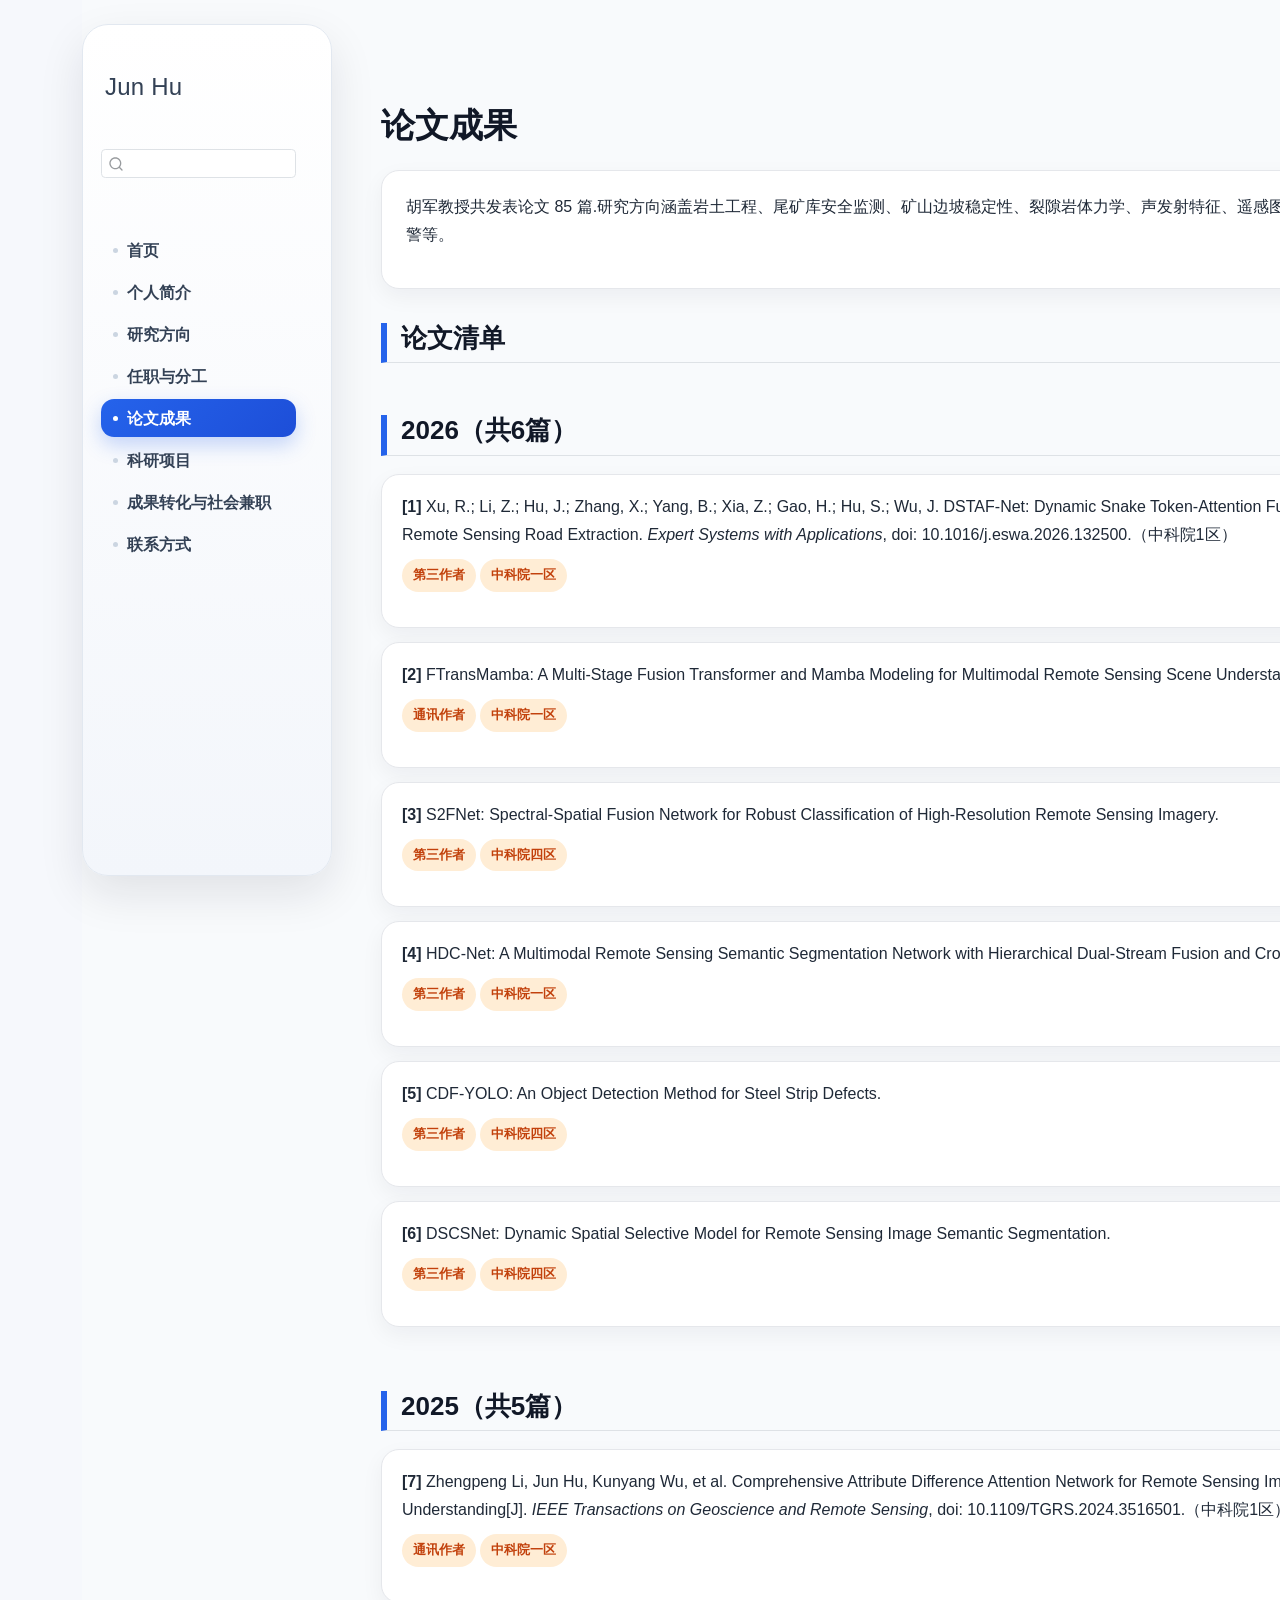
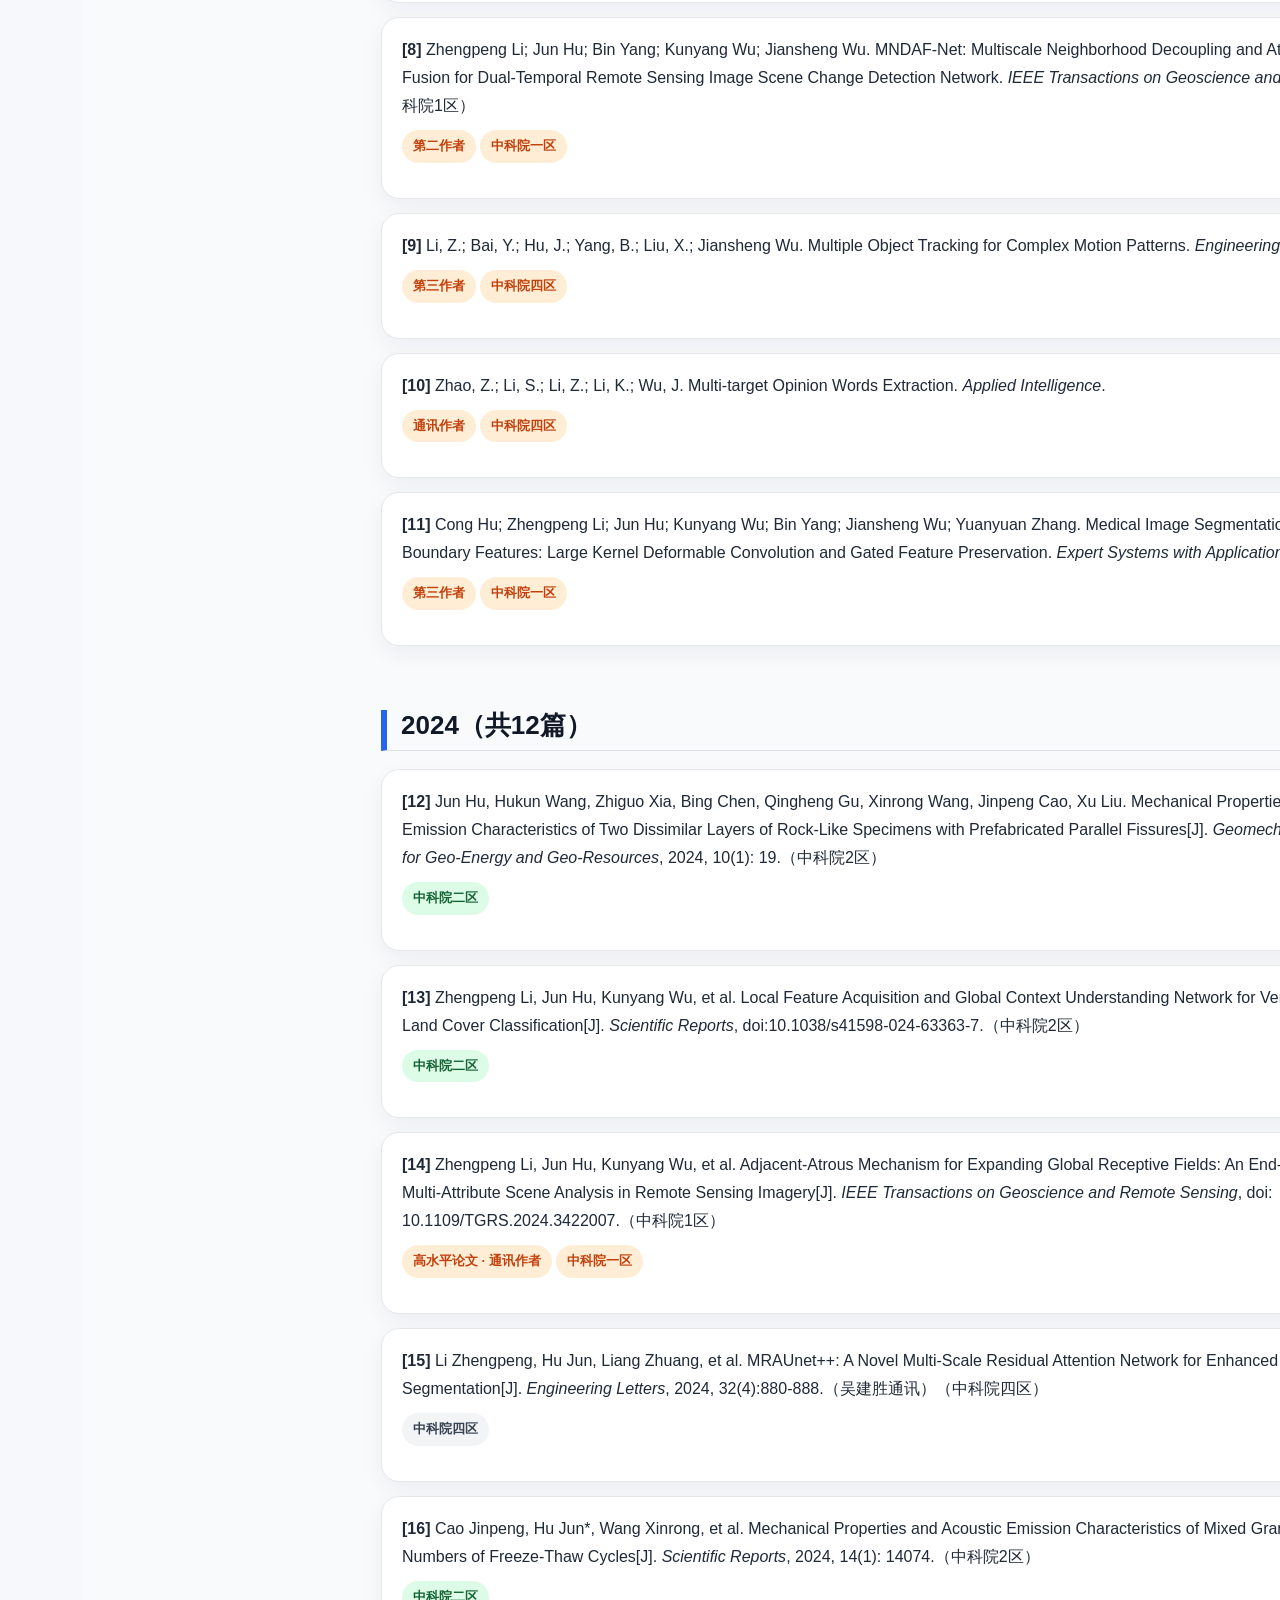
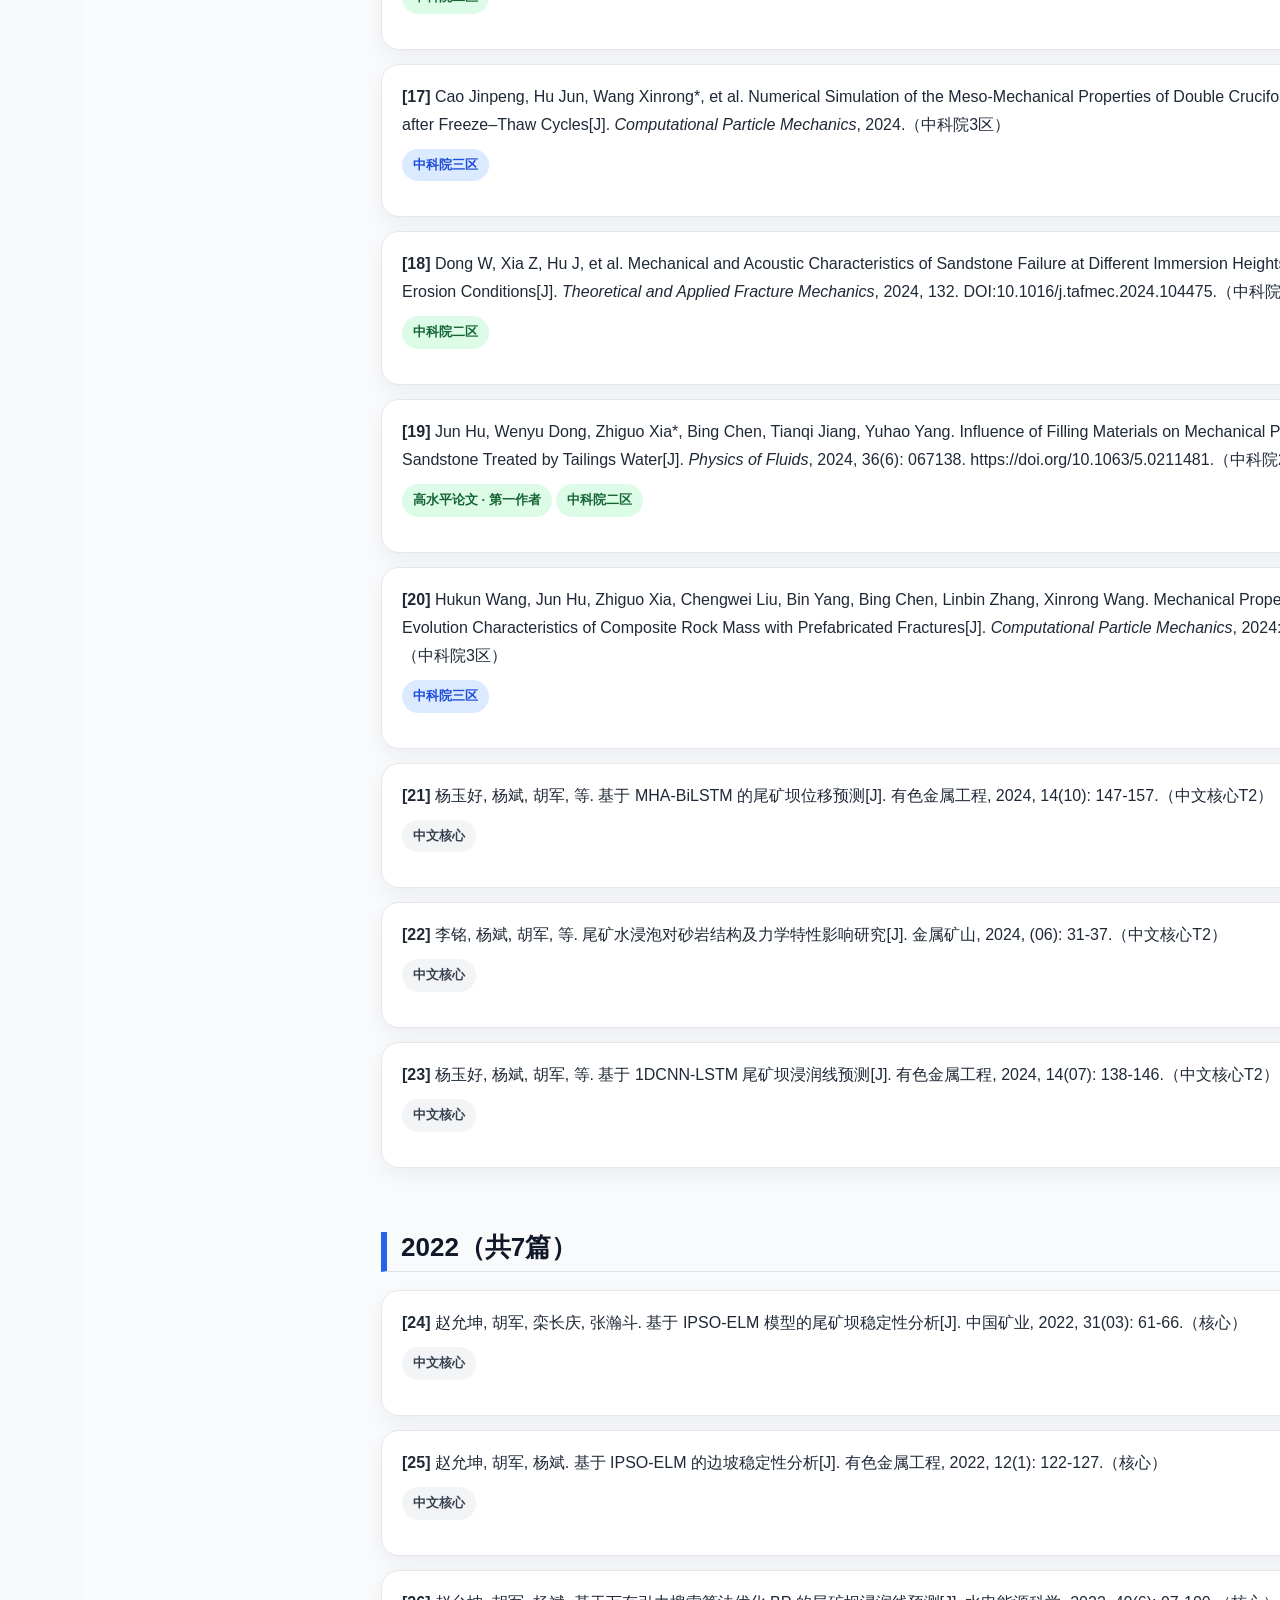
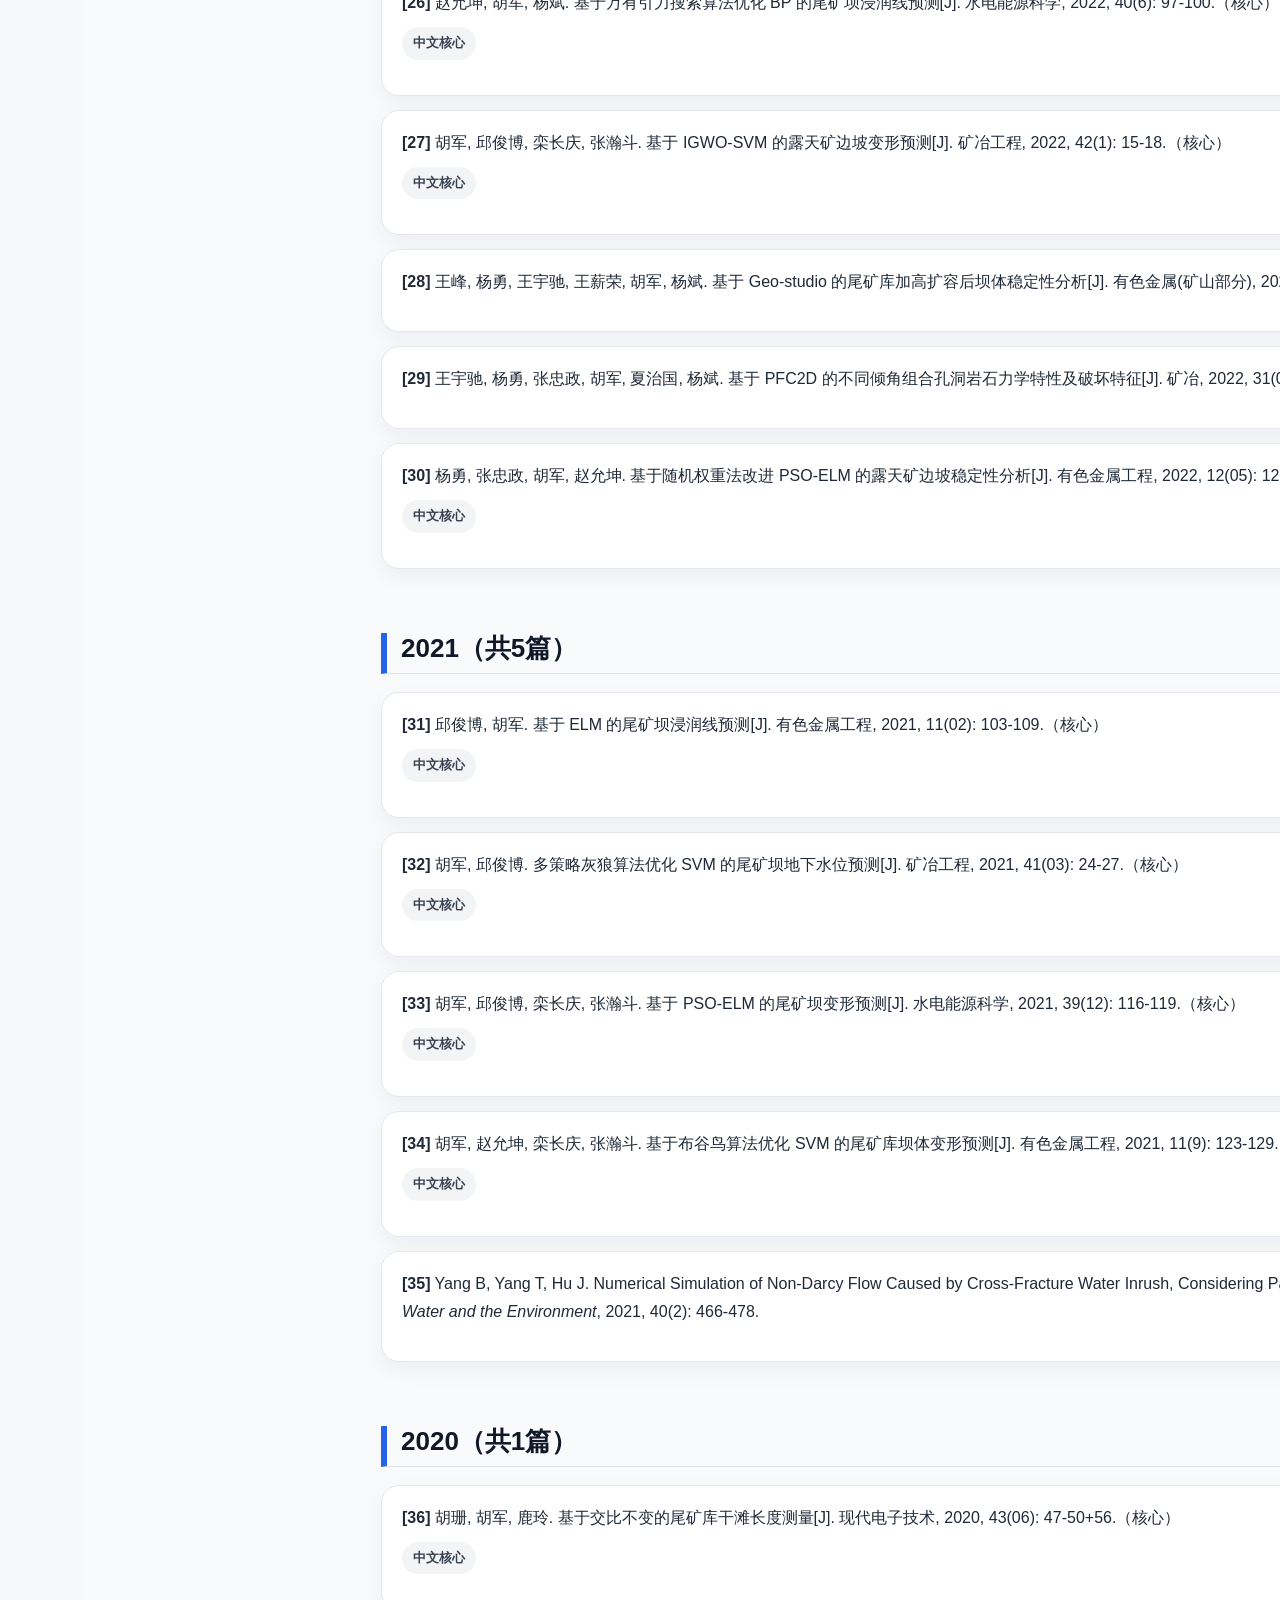
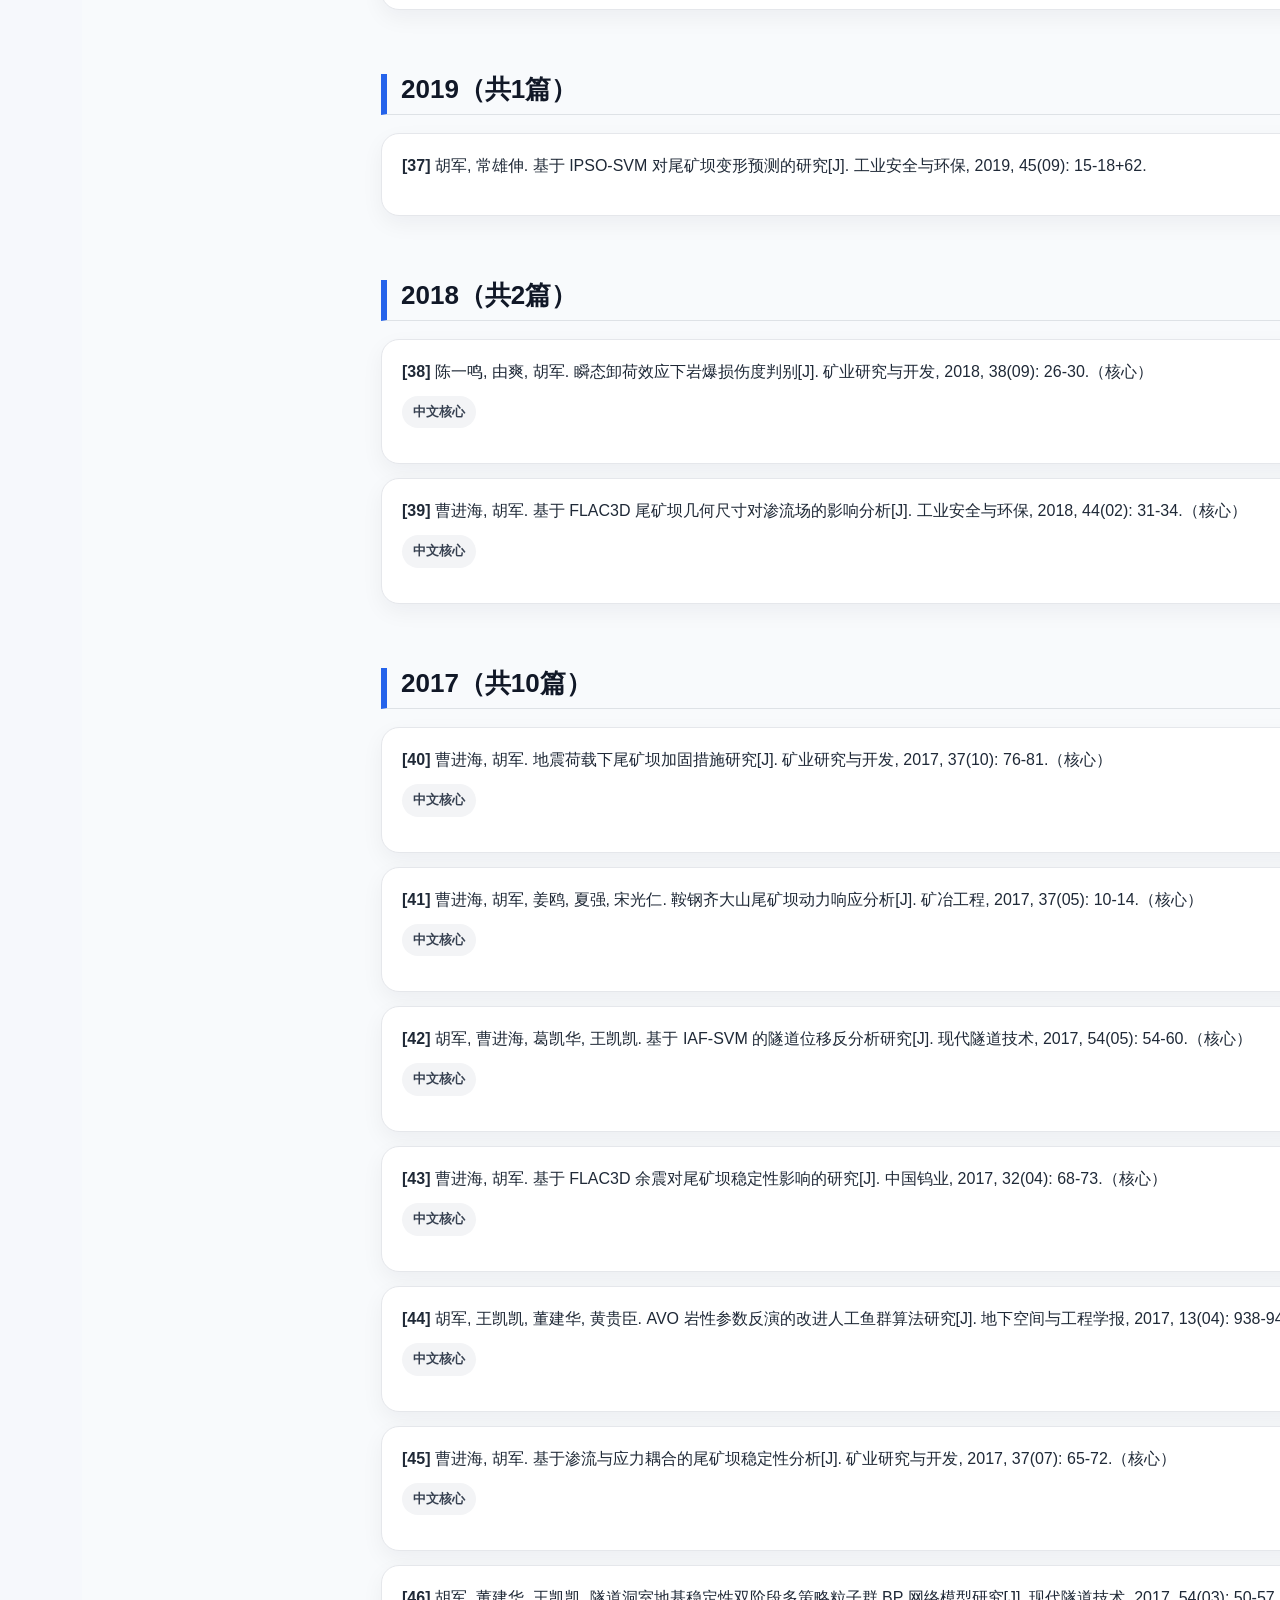
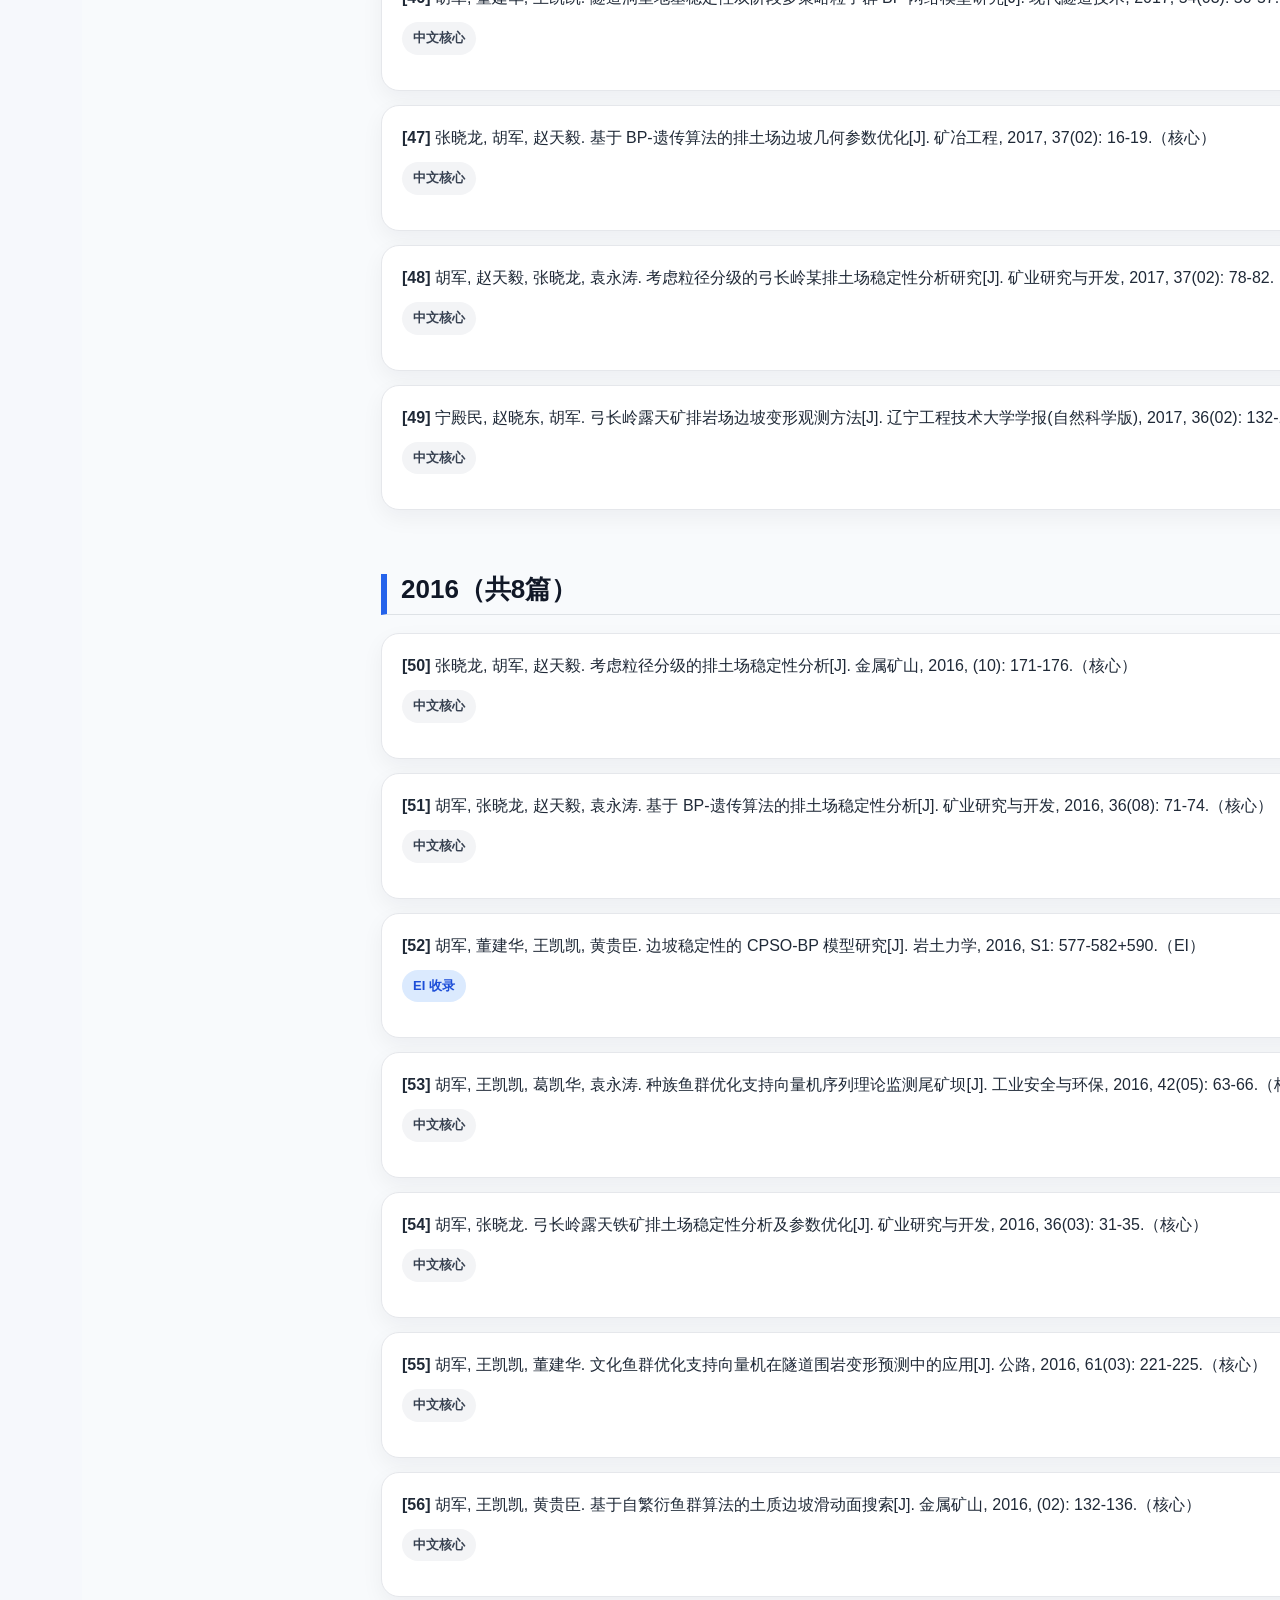
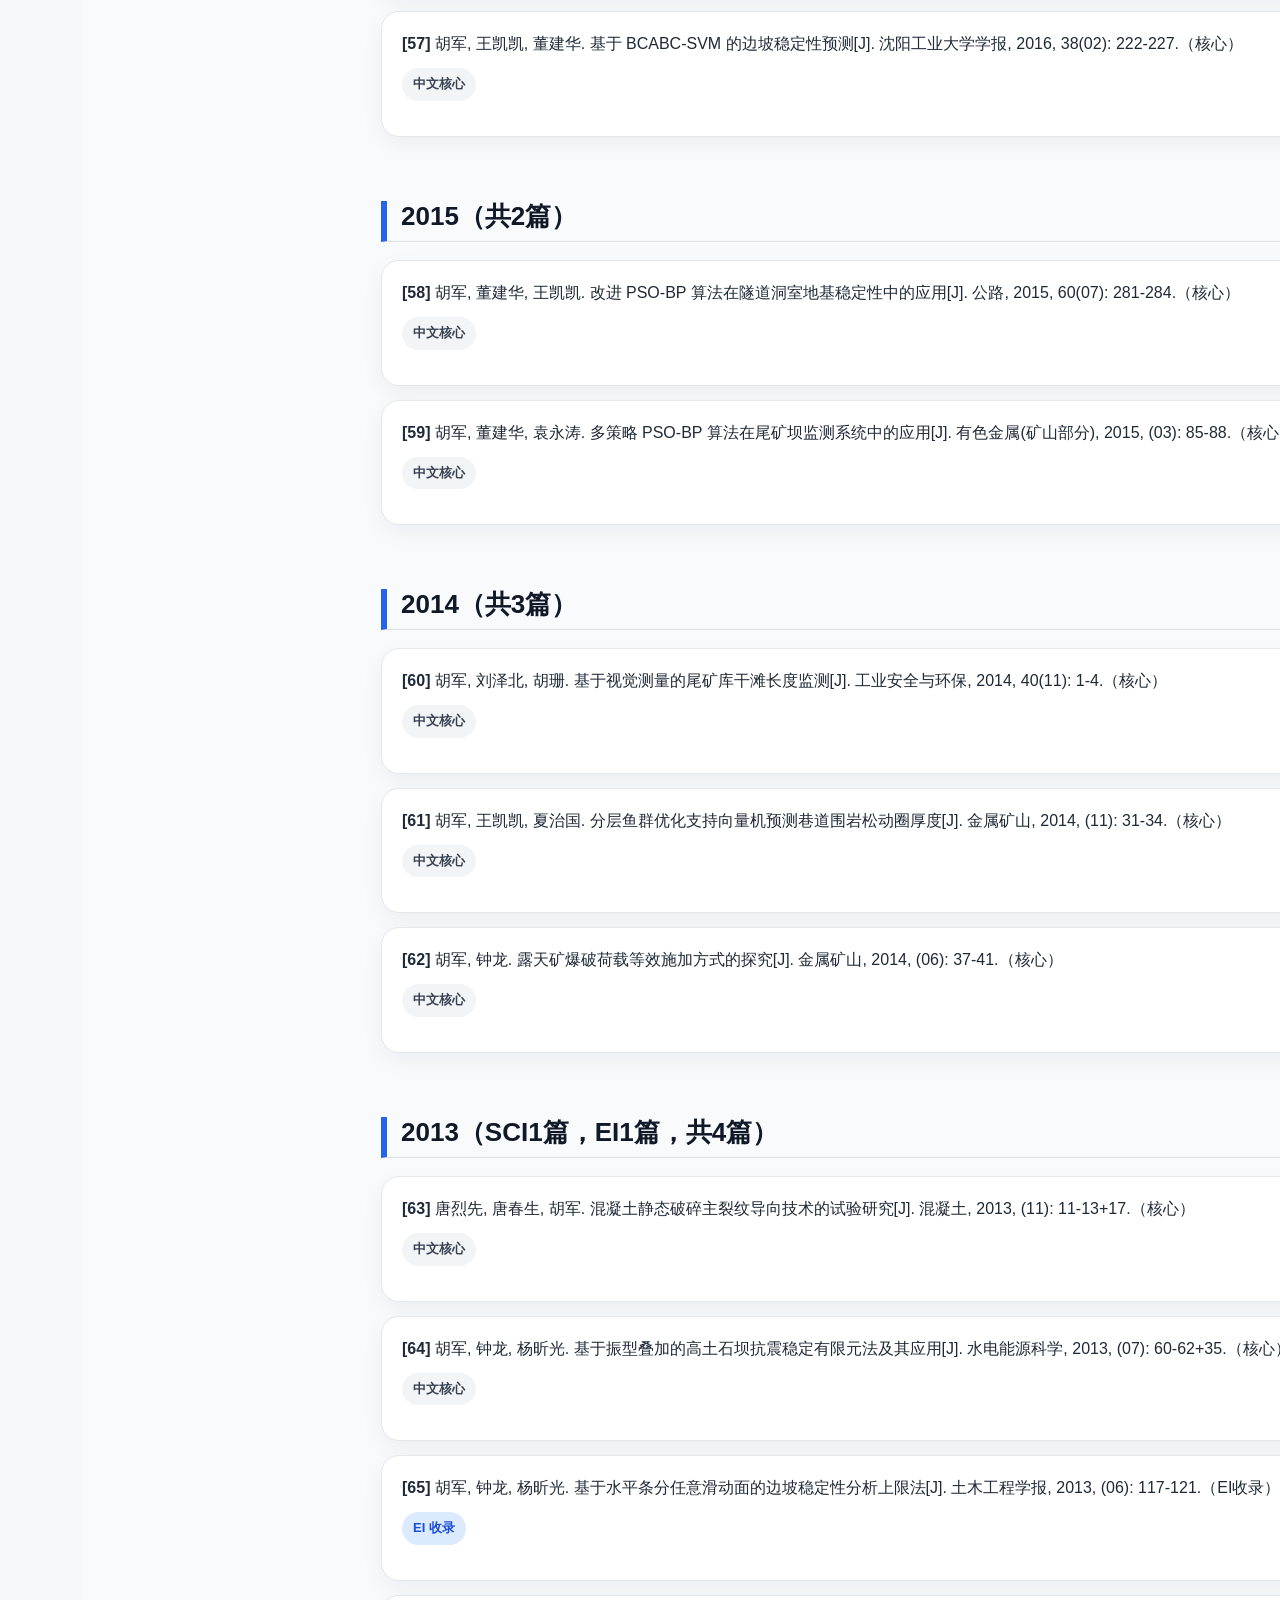
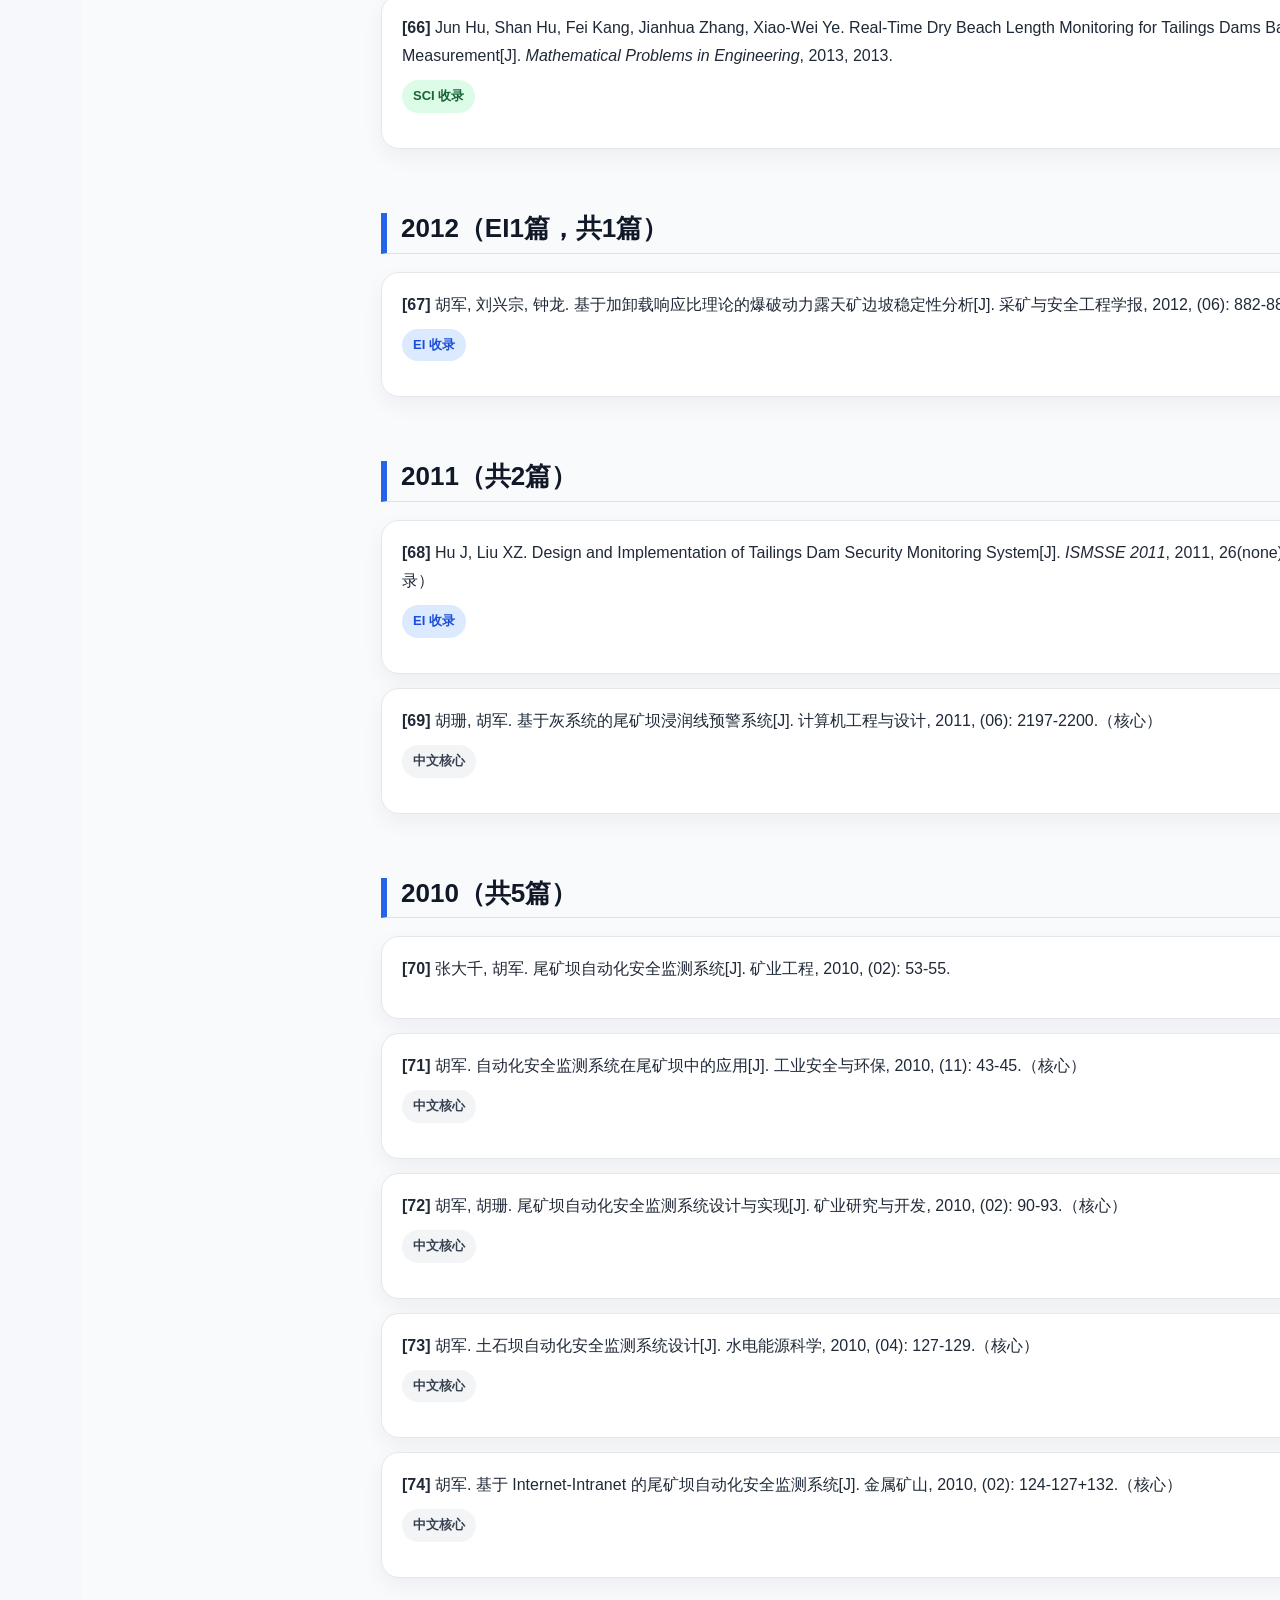
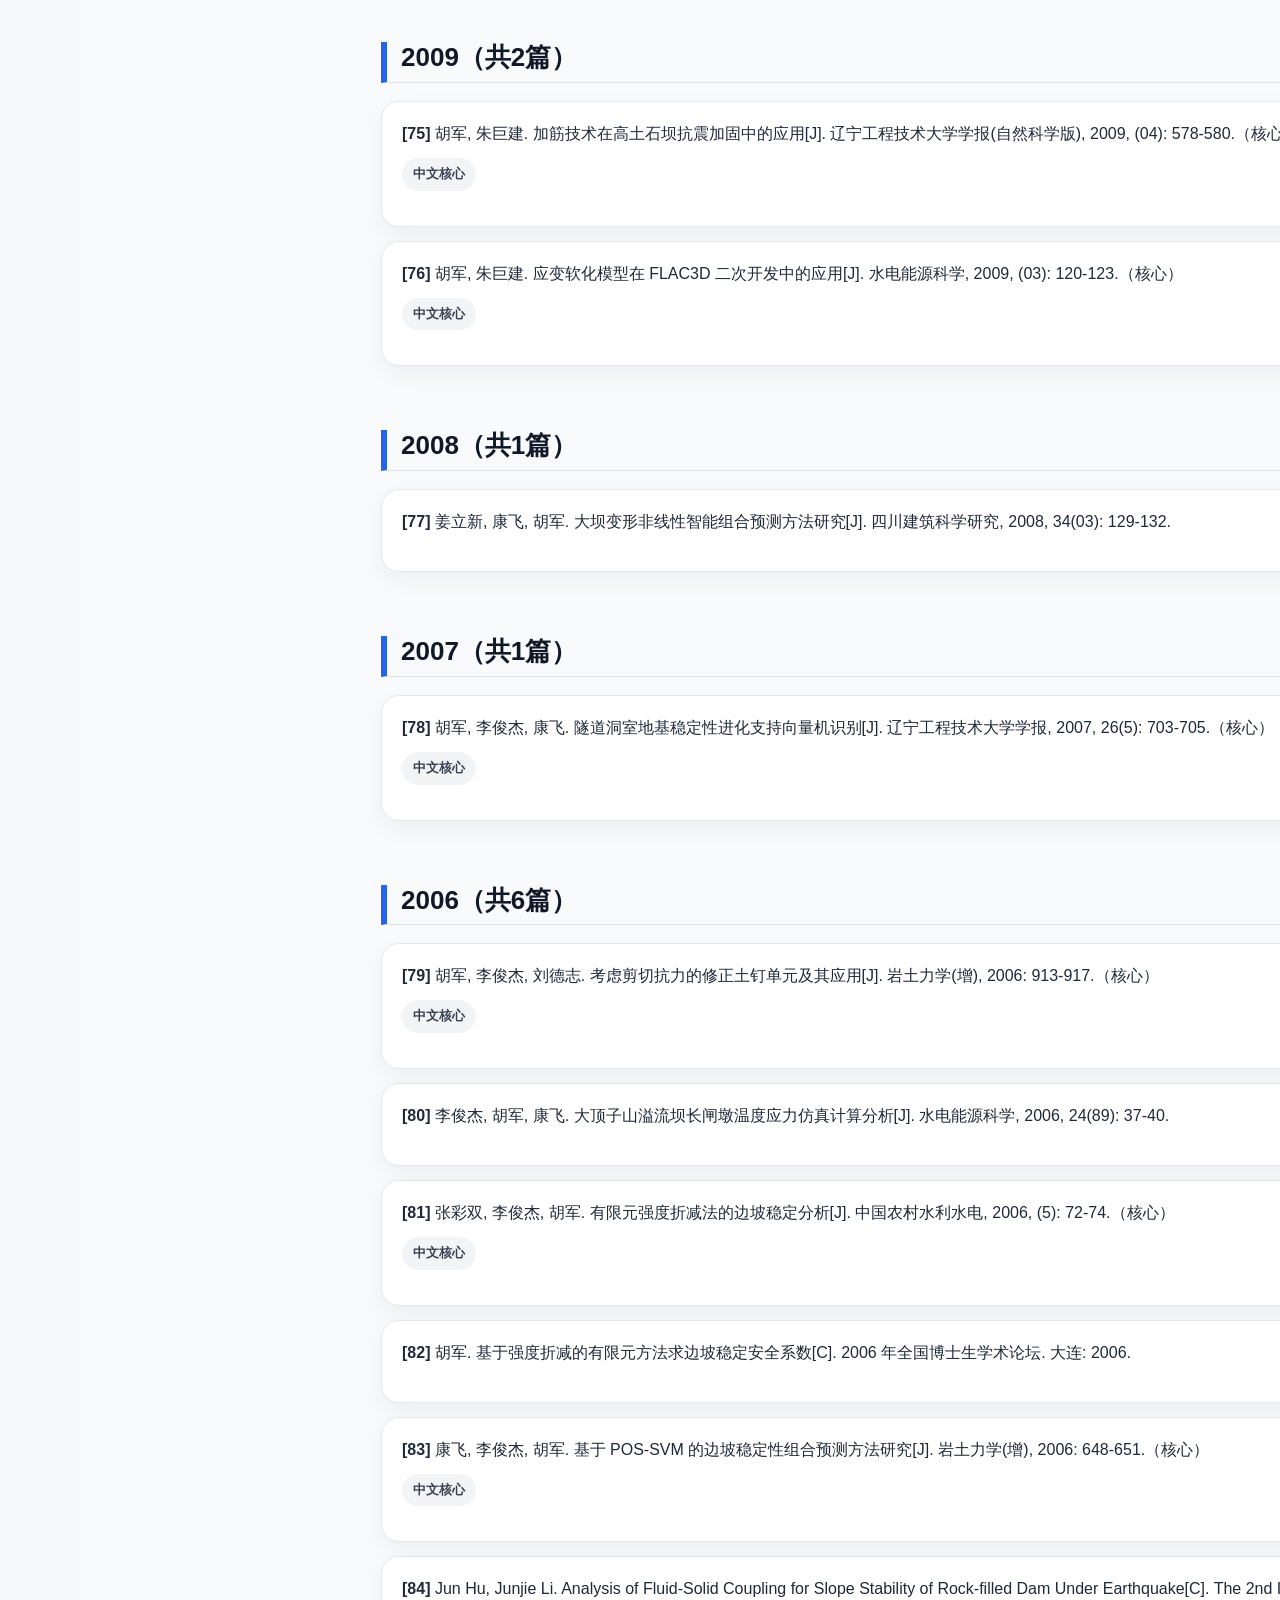
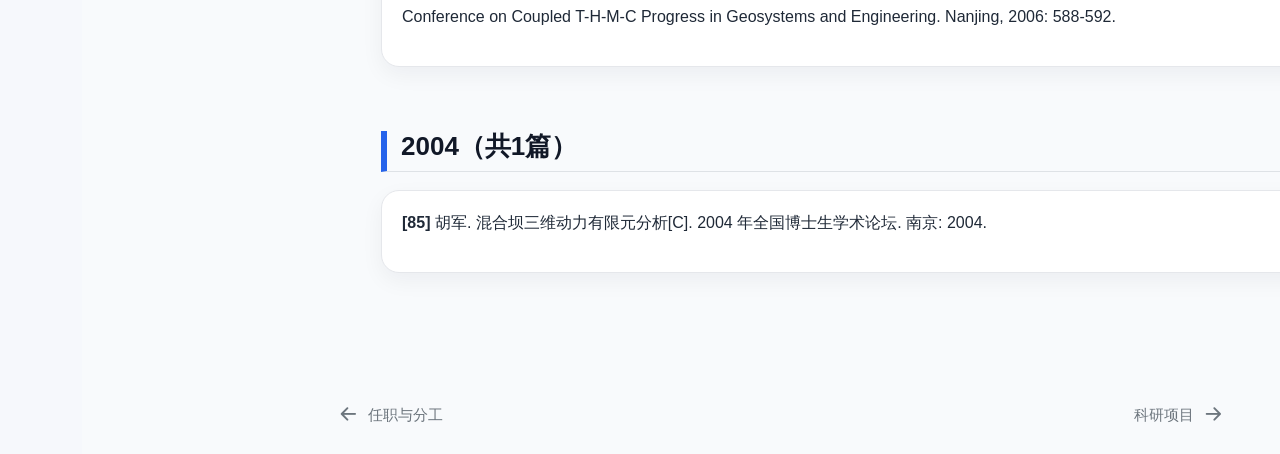
==== commit e8521e91: "update" ====
--- a/docs/publications.html
+++ b/docs/publications.html
@@ -191,7 +191,7 @@
 <section id="论文成果" class="level1">
 <h1>论文成果</h1>
 <div class="content-card">
-<p>根据论文清单统计，胡军教授共发表论文 69 篇，其中 SCI 收录 10 篇，EI 收录 3 篇，中文核心收录 46 篇。研究方向涵盖岩土工程、尾矿库安全监测、矿山边坡稳定性、裂隙岩体力学、声发射特征、遥感图像理解与工程安全预警等。</p>
+<p>胡军教授共发表论文 85 篇.研究方向涵盖岩土工程、尾矿库安全监测、矿山边坡稳定性、裂隙岩体力学、声发射特征、遥感图像理解与工程安全预警等。</p>
 </div>
 <section id="论文清单" class="level2">
 <h2 class="anchored" data-anchor-id="论文清单">论文清单</h2>
